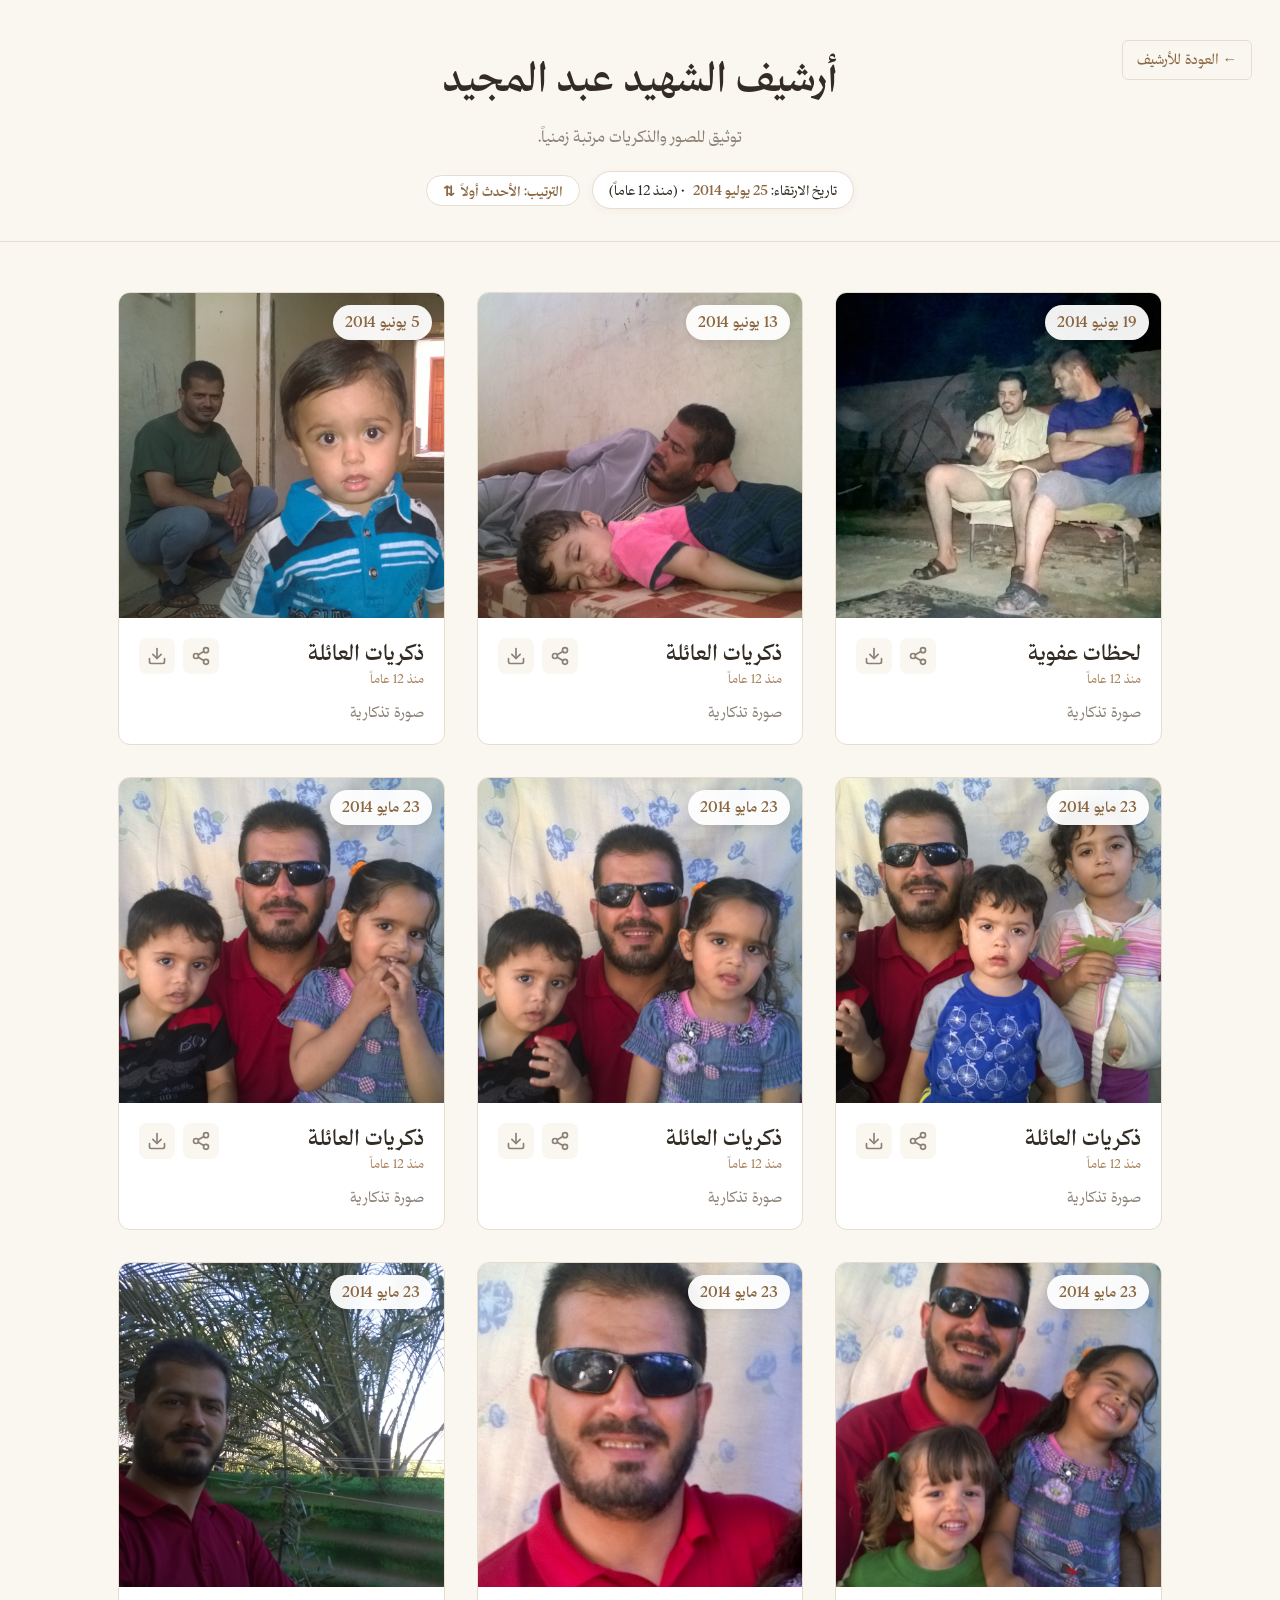
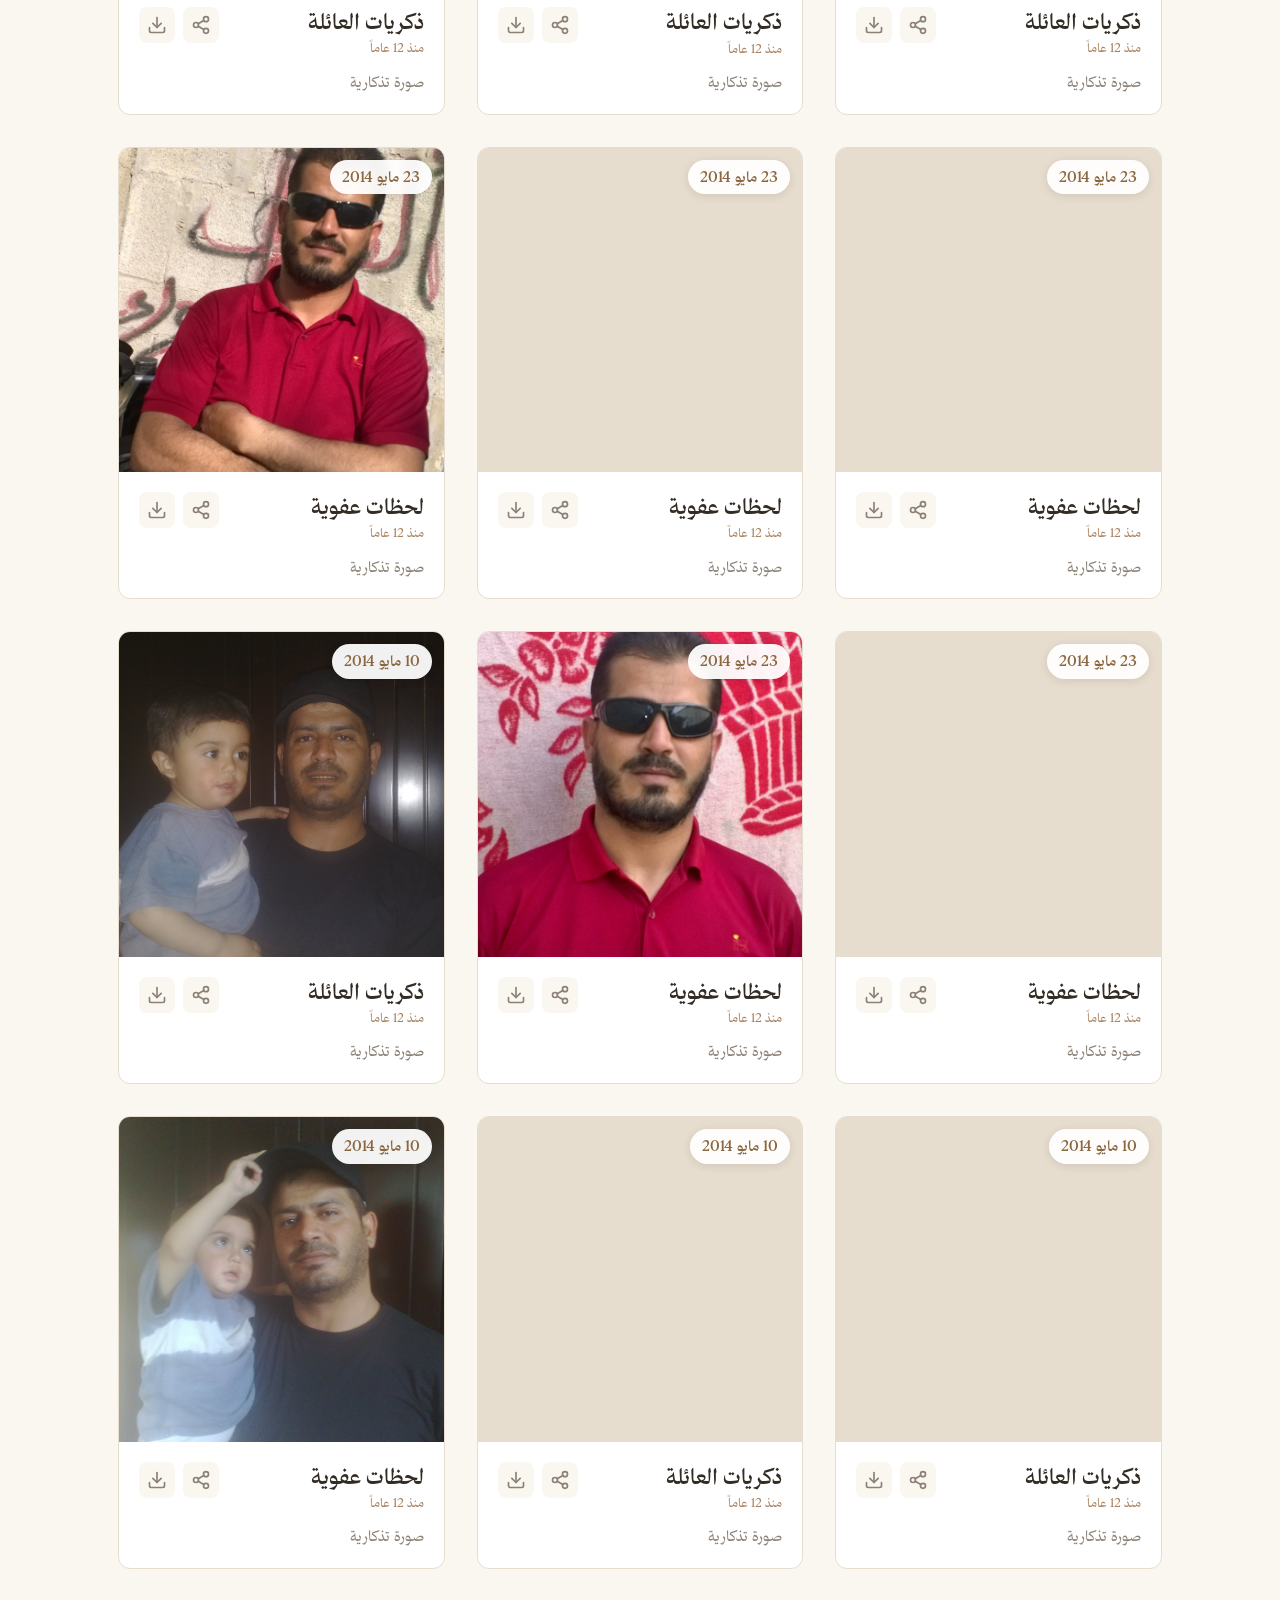
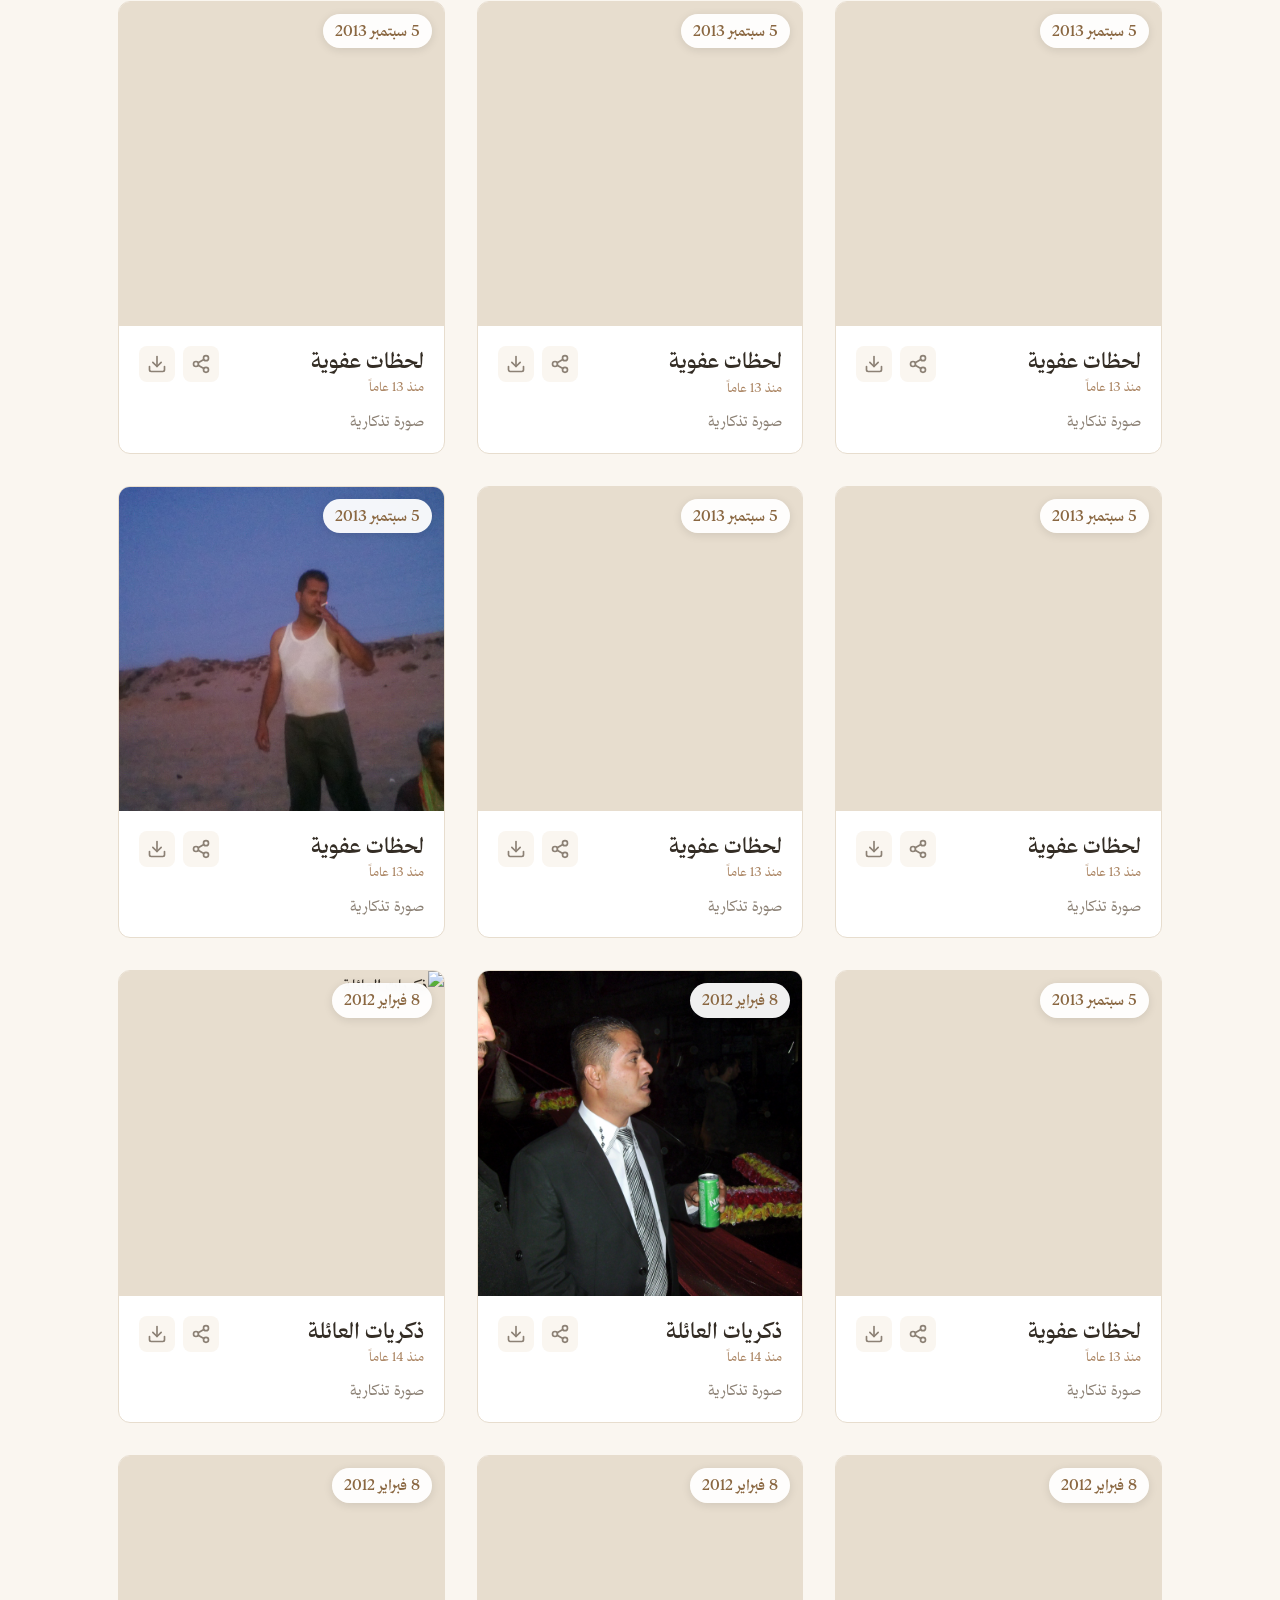
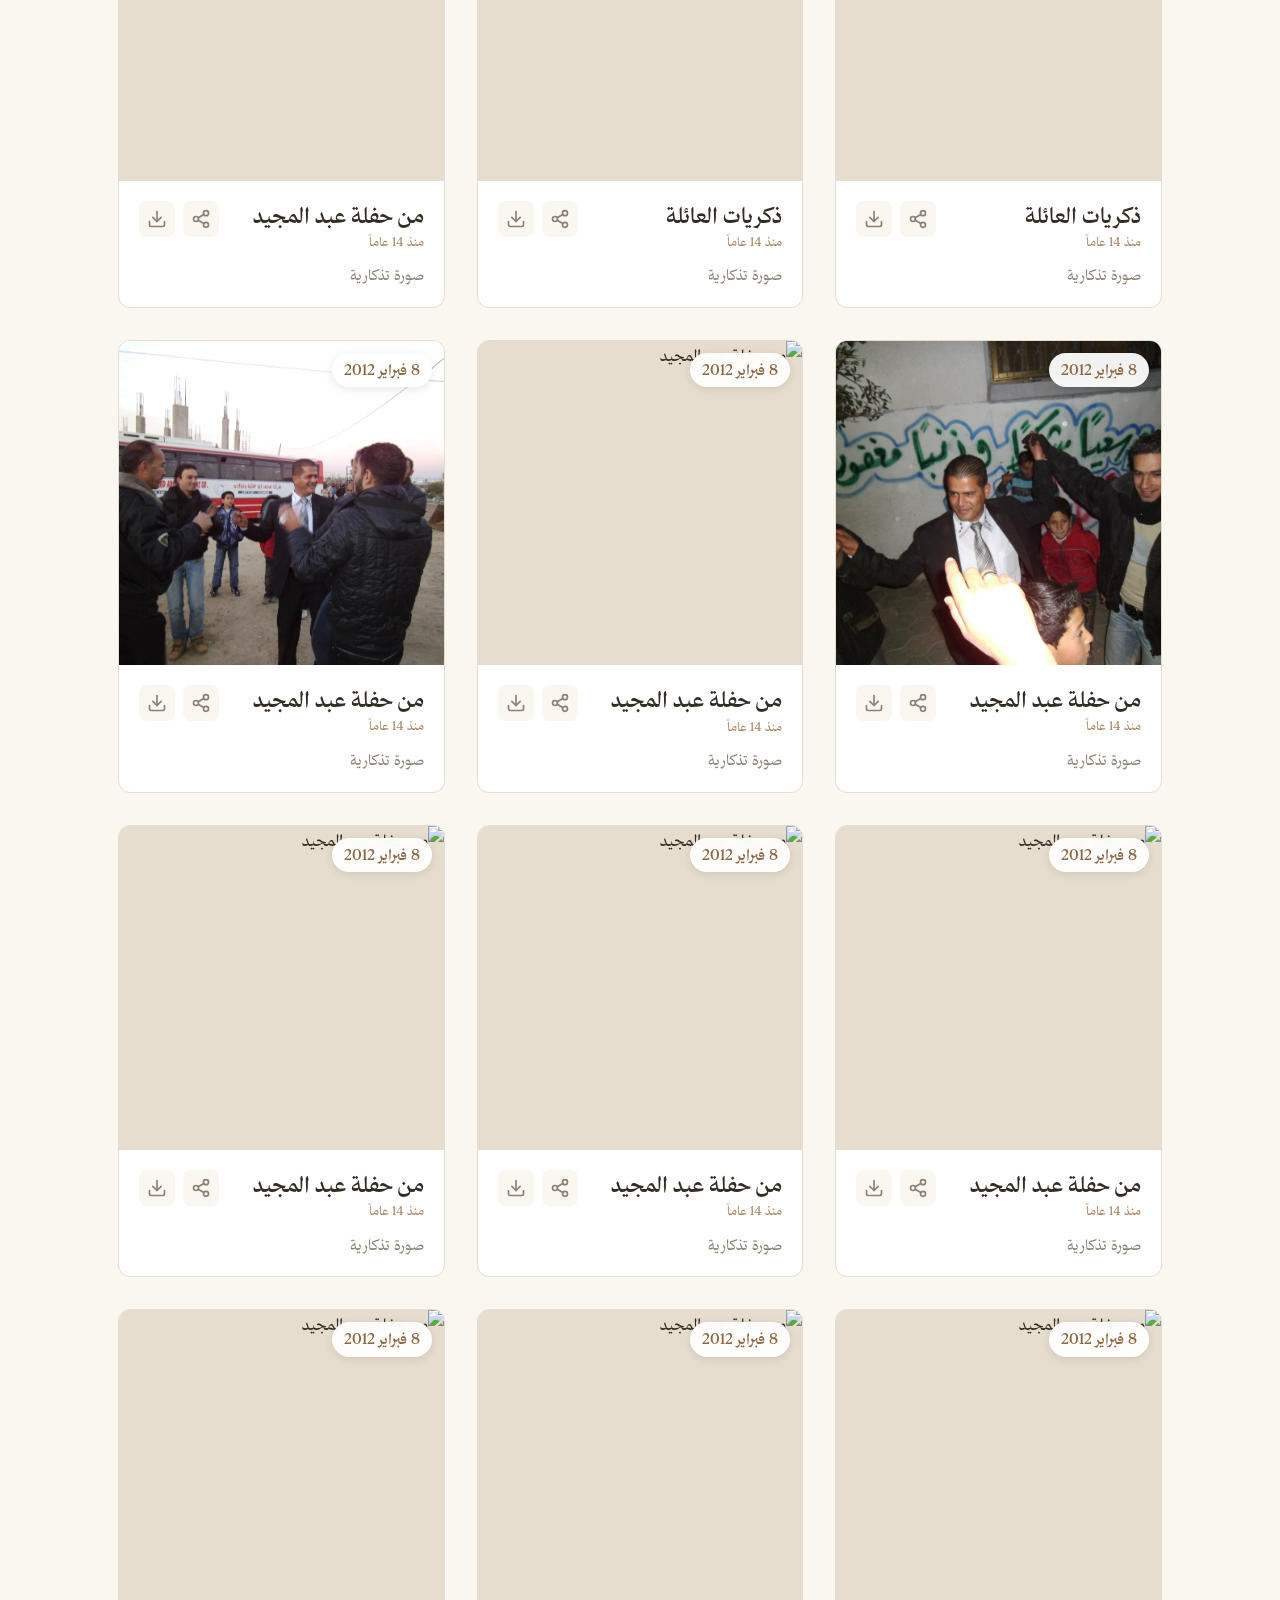
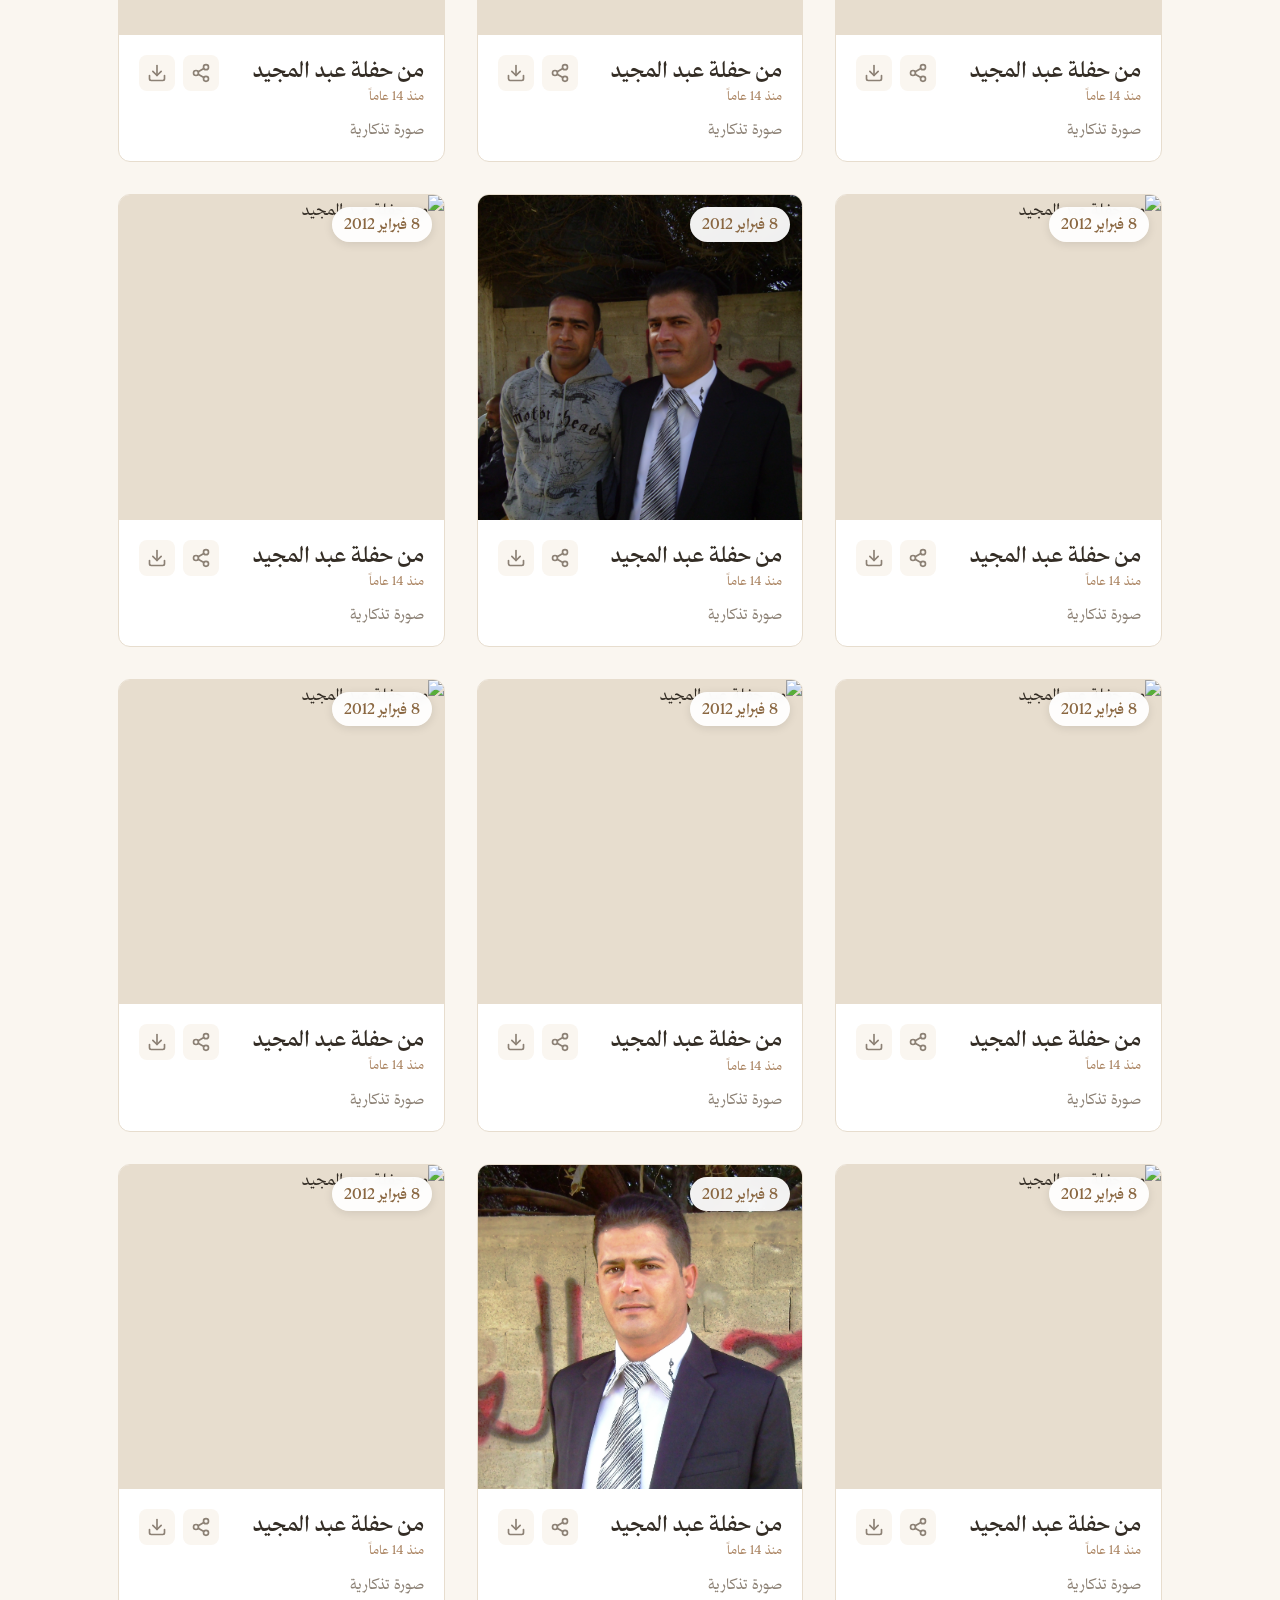
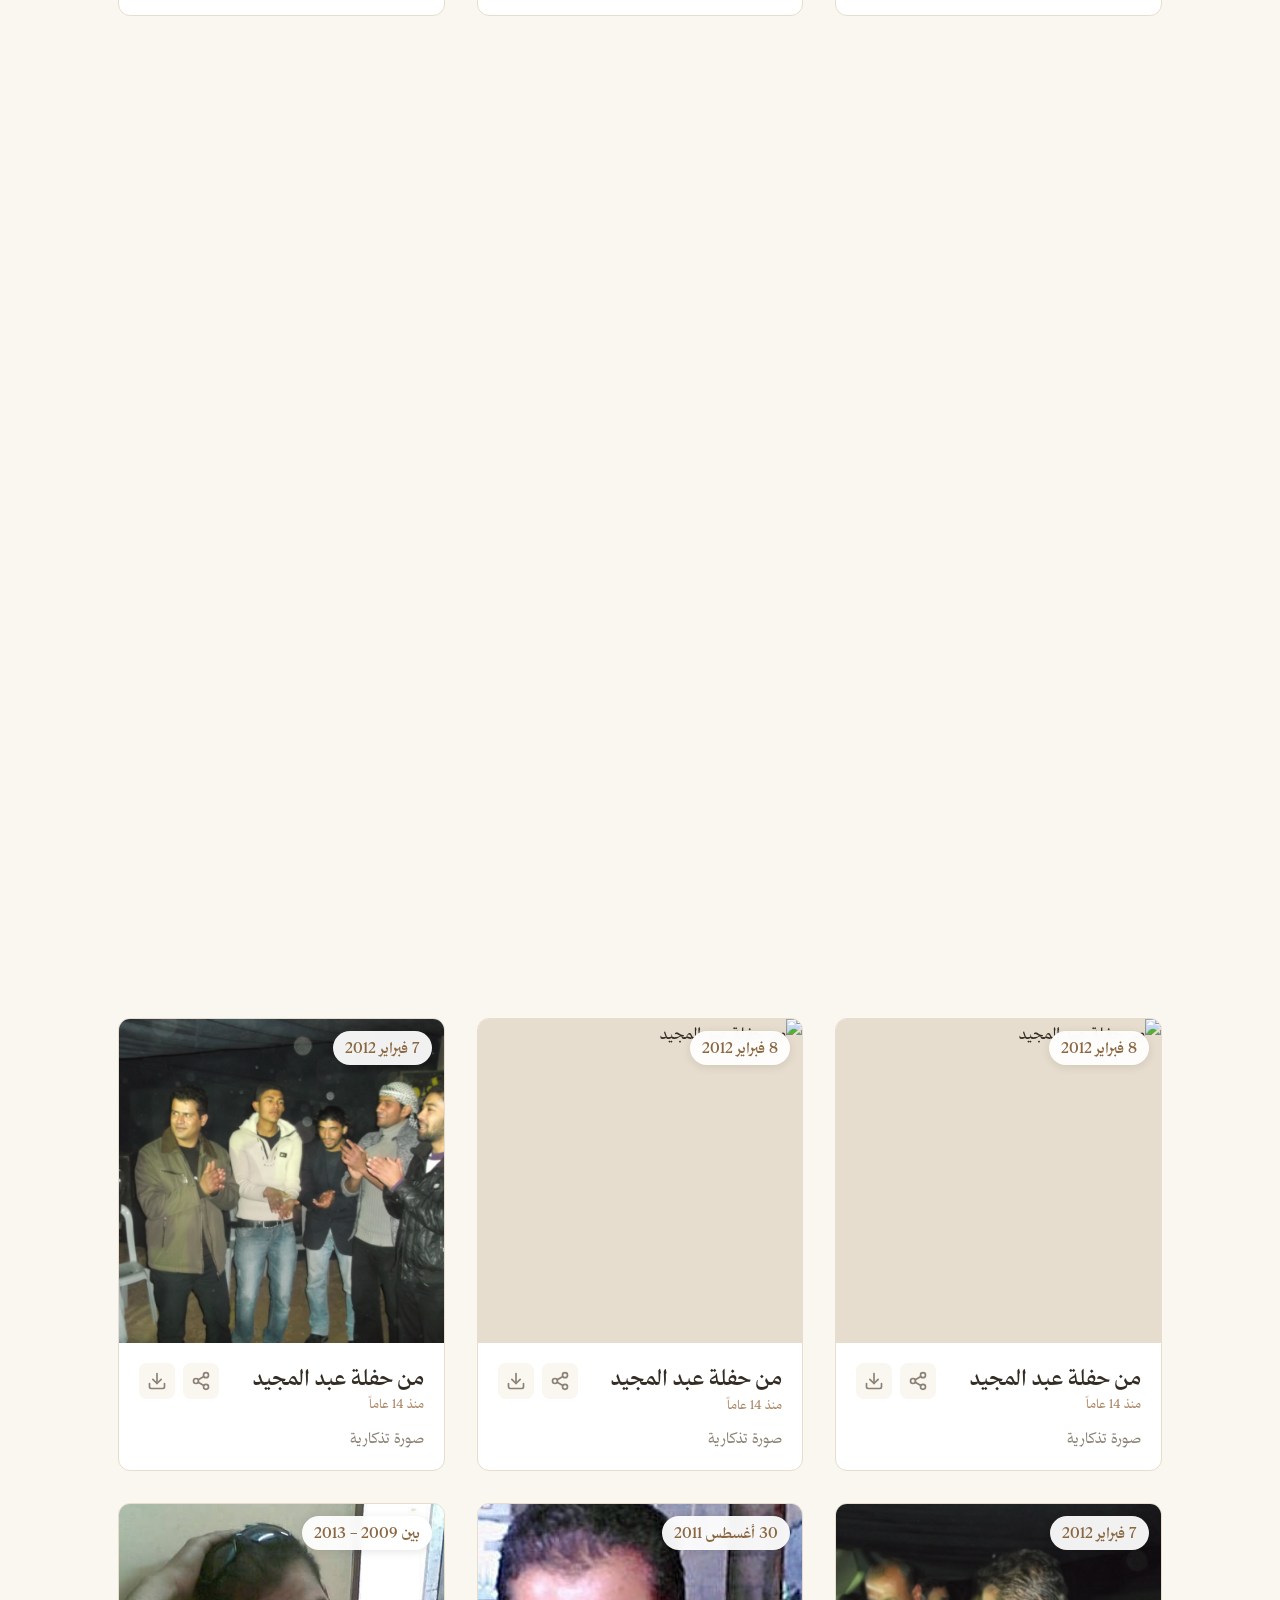
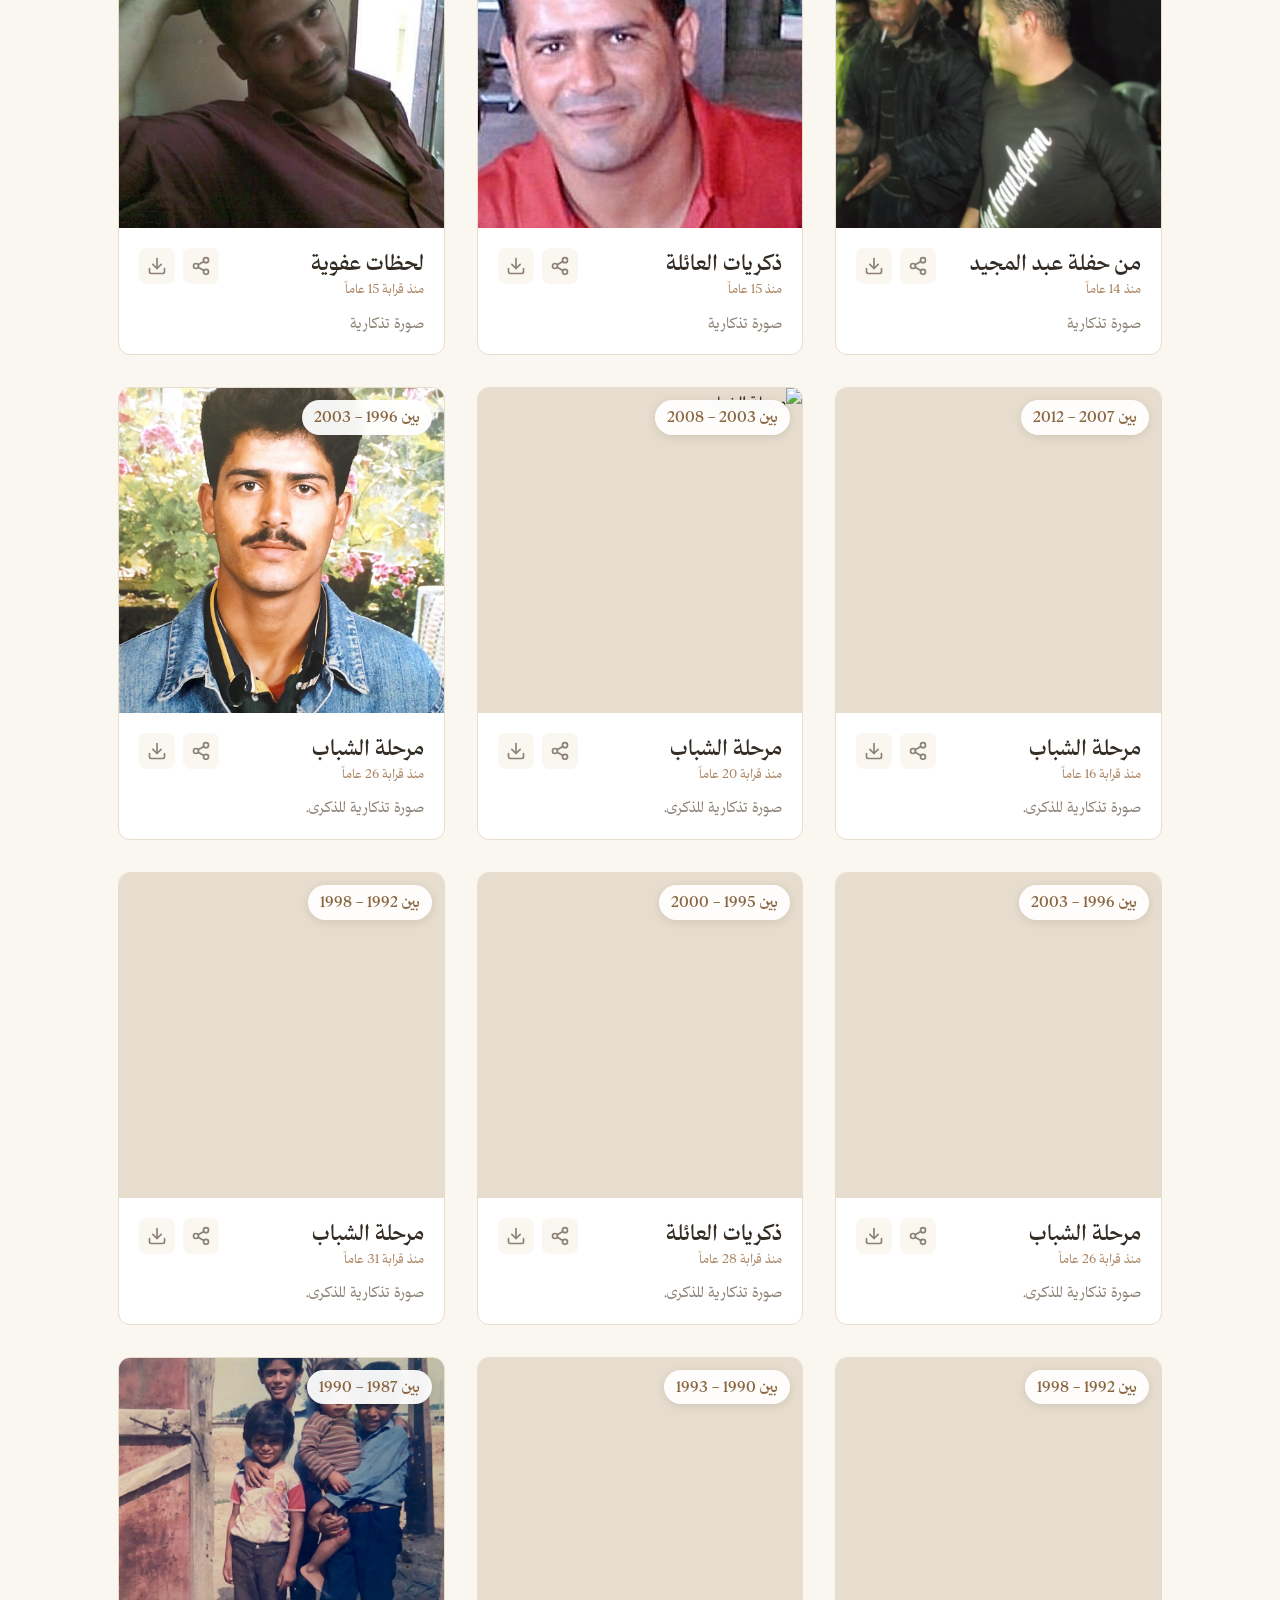
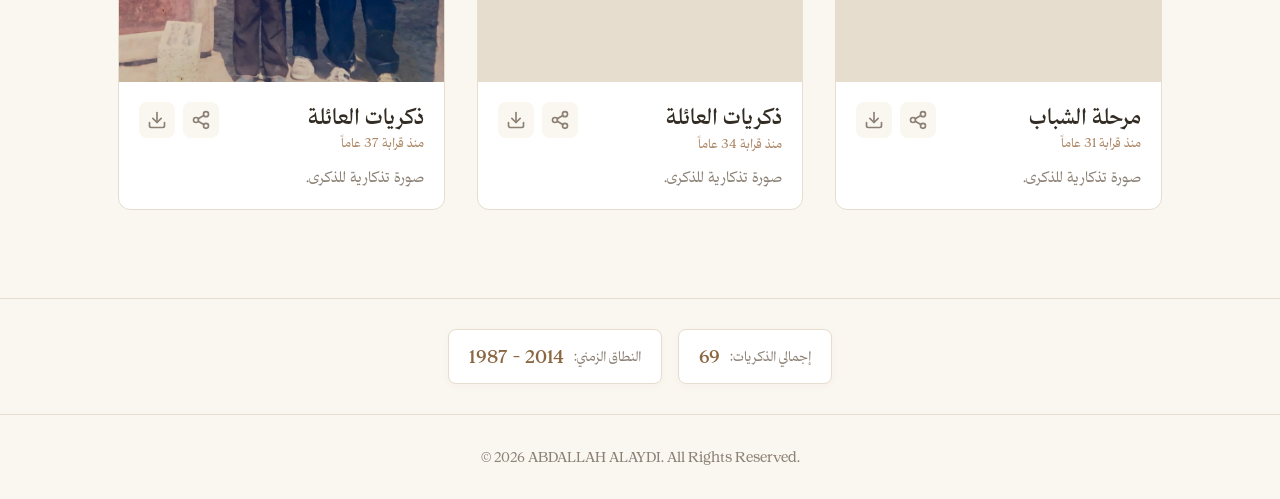
==== abdulmajeed/index.html @ c56f95b0 "Update index.html" ====
<!DOCTYPE html>
<html lang="ar" dir="rtl">
<head>
  <link rel="manifest" href="/manifest.json">
<link rel="apple-touch-icon" sizes="180x180" href="/apple-touch-icon.png">
<link rel="icon" type="image/png" sizes="32x32" href="/favicon-32x32.png">
<link rel="icon" type="image/png" sizes="16x16" href="/favicon-16x16.png">
<link rel="shortcut icon" href="/favicon.ico">

<meta charset="UTF-8">
<meta name="viewport" content="width=device-width, initial-scale=1.0">
<meta name="apple-mobile-web-app-title" content="الأرشيف">
<meta name="apple-mobile-web-app-capable" content="yes">
<meta name="apple-mobile-web-app-status-bar-style" content="default">
<meta name="theme-color" content="#FAF6F0">

<title>أرشيف عبد المجيد - عائلة العايدي</title>
<meta name="description" content="أرشيف صور الشهيد عبد المجيد عبر السنين.">

<meta property="og:title" content="أرشيف الشهيد عبد المجيد - عائلة العايدي">
<meta property="og:description" content="توثيق للصور والذكريات مرتبة زمنياً.">
<meta property="og:image" content="https://archive.abdallahalaydi.com/assets/img/default-abdulmajeed.jpg">
<meta property="og:url" content="https://archive.abdallahalaydi.com/abdulmajeed/">
<meta property="og:type" content="website">

<meta name="twitter:card" content="summary_large_image">
<meta name="twitter:title" content="أرشيف الشهيد عبد المجيد - عائلة العايدي">
<meta name="twitter:description" content="توثيق للصور والذكريات مرتبة زمنياً.">
<meta name="twitter:image" content="https://archive.abdallahalaydi.com/assets/img/default-abdulmajeed.jpg">

<!-- بيانات الذكاء الاصطناعي - الشهيد عبد المجيد -->
<script type="application/ld+json">
{
  "@context": "https://schema.org",
  "@type": "Person",
  "name": "الشهيد عبد المجيد العايدي",
  "birthDate": "1978-01-01",
  "deathDate": "2014-07-25",
  "alumniOf": {
    "@type": "CollegeOrUniversity",
    "name": "جامعة الأزهر في غزة - كلية الحقوق"
  },
  "jobTitle": "وحدة الهندسة - سرايا القدس",
  "deathPlace": {
    "@type": "Place",
    "name": "حي الزيتون، غزة"
  },
  "sibling": {
    "@type": "Person",
    "name": "الشهيد محمد العايدي"
  },
  "spouse": {
    "@type": "Person",
    "name": "فداء الرفاعي"
  },
  "children": ["يحيى", "يوسف"],
  "description": "الشهيد عبد المجيد العايدي، خريج كلية الحقوق من جامعة الأزهر بغزة. عمل في وحدة الهندسة في تنظيم سرايا القدس. كان يسكن مع أخيه محمد في حي الزيتون. ارتقى شهيداً في 25 يوليو 2014 إثر استهداف صهيوني على منزل صديقه في حي الزيتون."
}
</script>

<style>
  @font-face {
    font-family: 'Thamania Text';
    src: url('../assets/fonts/thmanyahseriftext-Regular.woff2') format('woff2');
    font-weight: 400;
    font-style: normal;
    font-display: swap;
  }

  @font-face {
    font-family: 'Thamania Sans';
    src: url('../assets/fonts/thmanyahseriftext-Medium.woff2') format('woff2');
    font-weight: 700;
    font-style: normal;
    font-display: swap;
  }

  :root{
    --bg:#FAF6F0; --card:#FFFFFF; --ink:#332C24; 
    --sand:#A9825F; --sand-deep:#8A6741; --mist:#8C8175; --line:#E7DDCE;
  }
  
  *{box-sizing:border-box; margin:0; padding:0;}
  
  html {
    scroll-behavior: smooth;
  }

  body{
    background:var(--bg); color:var(--ink);
    font-family: 'Thamania Text', serif;
    font-weight: 400;
    line-height:1.8; -webkit-font-smoothing:antialiased;
  }

  h1, h2, h3, h4, h5, h6, .photo-title, .stat-num, .year-badge, .sort-btn {
    font-family: 'Thamania Sans', sans-serif;
    font-weight: 700;
  }

  a{color:inherit; text-decoration:none;}
  .wrap{max-width:1100px; margin:0 auto; padding:0 28px;}

  /* ---------- شريط تقدم القراءة العلوي ---------- */
  #progress-bar {
    position: fixed;
    top: 0;
    right: 0;
    height: 3px;
    width: 0%;
    background: linear-gradient(90deg, var(--sand), var(--sand-deep));
    z-index: 9999;
    transition: width 0.1s ease-out;
  }
  
  /* ---------- Header ---------- */
  header{
    padding:40px 0 32px; text-align:center; border-bottom:1px solid var(--line);
    position: relative;
  }
  .back-btn{
    position: absolute; right: 28px; top: 40px;
    color: var(--sand-deep); font-weight: 500; font-size: 0.9rem;
    border: 1px solid var(--line); padding: 6px 14px; border-radius: 6px;
    transition: 0.2s;
  }
  .back-btn:hover{background: var(--sand-deep); color: var(--card);}
  header h1{
    font-size:clamp(2rem, 4vw, 2.5rem);
    color:var(--ink); margin-bottom:10px;
  }
  header p{color:var(--mist); font-size:1rem;}

  /* شريط ذكرى الارتقاء وأدوات الترتيب */
  .header-meta-bar {
    margin-top: 20px;
    display: flex;
    justify-content: center;
    align-items: center;
    gap: 12px;
    flex-wrap: wrap;
  }

  .memorial-pill {
    display: inline-flex;
    align-items: center;
    gap: 8px;
    background: var(--card);
    border: 1px solid var(--line);
    padding: 6px 16px;
    border-radius: 30px;
    font-size: 0.85rem;
    color: var(--ink);
    box-shadow: 0 2px 8px rgba(138,103,65,0.05);
  }

  .memorial-pill strong {
    font-family: 'Thamania Sans', sans-serif;
    color: var(--sand-deep);
  }

  .sort-btn {
    background: var(--card);
    color: var(--sand-deep);
    border: 1px solid var(--line);
    padding: 6px 16px;
    border-radius: 30px;
    font-size: 0.85rem;
    cursor: pointer;
    transition: all 0.2s ease;
    display: inline-flex;
    align-items: center;
    gap: 6px;
  }

  .sort-btn:hover {
    background: var(--sand-deep);
    color: var(--card);
    border-color: var(--sand-deep);
  }

  /* ---------- Stats Bar (Compact & Horizontal) ---------- */
  .stats-section {
    padding: 30px 0;
    border-top: 1px solid var(--line);
    background: var(--bg);
  }
  .stats-bar {
    display: flex;
    justify-content: center;
    gap: 16px;
    flex-wrap: wrap;
  }
  .stat-item {
    background: var(--card);
    border: 1px solid var(--line);
    padding: 10px 20px;
    border-radius: 8px;
    text-align: center;
    display: flex;
    align-items: center;
    gap: 10px;
    box-shadow: 0 2px 8px rgba(138,103,65,0.03);
  }
  .stat-num {
    font-size: 1.15rem;
    color: var(--sand-deep);
    direction: ltr;
    display: inline-block;
  }
  .stat-label {
    font-size: 0.85rem;
    color: var(--mist);
  }

  /* ---------- Gallery Grid ---------- */
  main{padding:50px 0 88px;}
  .gallery{
    display:grid;
    grid-template-columns:repeat(auto-fill, minmax(280px, 1fr));
    gap:32px;
  }
  .photo-card{
    background:var(--card); border:1px solid var(--line);
    border-radius:12px; overflow:hidden;
    transition:box-shadow 0.3s ease, transform 0.3s ease, opacity 0.5s ease;
    opacity: 0;
    transform: translateY(18px);
  }
  .photo-card.visible {
    opacity: 1;
    transform: translateY(0);
  }
  .photo-card:hover{
    box-shadow:0 12px 28px rgba(138,103,65,0.12); transform:translateY(-3px);
  }

  .photo-card.highlighted {
    border: 2px solid var(--sand-deep);
    box-shadow: 0 0 20px rgba(138,103,65,0.25);
  }
  .photo-frame{
    position: relative; aspect-ratio:1/1; 
    background:var(--line); overflow:hidden;
    cursor: zoom-in;
  }
  .photo-frame img{
    width:100%; height:100%; object-fit:cover;
    transition: transform 0.4s ease;
  }
  .photo-card:hover .photo-frame img{transform: scale(1.03);}
  
  .year-badge{
    position: absolute; top: 12px; right: 12px;
    background: rgba(255, 255, 255, 0.94); color: var(--sand-deep);
    font-size: 0.92rem;
    padding: 4px 12px; border-radius: 20px; box-shadow: 0 2px 10px rgba(0,0,0,0.1);
    z-index: 2;
    backdrop-filter: blur(4px);
  }
  
  .photo-info{padding:20px;}

  .info-header {
    display: flex; justify-content: space-between;
    align-items: flex-start; margin-bottom: 10px;
    gap: 10px;
  }
  .title-wrap {
    display: flex;
    flex-direction: column;
    gap: 2px;
  }
  .photo-title {
    font-size: 1.35rem;
    color: var(--ink); margin-bottom: 0;
    line-height: 1.3;
  }
  .time-ago-sub {
    font-size: 0.78rem;
    color: var(--sand);
  }
  .actions {
    display: flex; gap: 8px; align-items: center;
    flex-shrink: 0;
  }
  .action-btn {
    color: var(--mist); display: flex; align-items: center;
    justify-content: center; padding: 8px;
    border-radius: 8px; background: var(--bg); transition: all 0.2s ease;
    border: none; cursor: pointer;
  }
  .action-btn:hover {
    color: var(--sand-deep); background: var(--line); transform: translateY(-2px);
  }
  .photo-desc {color: var(--mist); font-size: 0.92rem; line-height: 1.6;}

  /* ---------- نافذة عرض الصورة المكبرة (Lightbox) ---------- */
  .lightbox {
    position: fixed;
    inset: 0;
    background: rgba(28, 24, 20, 0.92);
    backdrop-filter: blur(6px);
    z-index: 10000;
    display: flex;
    flex-direction: column;
    justify-content: center;
    align-items: center;
    padding: 20px;
    opacity: 0;
    visibility: hidden;
    transition: opacity 0.3s ease, visibility 0.3s ease;
  }

  .lightbox.open {
    opacity: 1;
    visibility: visible;
  }

  .lightbox-close {
    position: absolute;
    top: 20px;
    left: 20px;
    background: rgba(255,255,255,0.12);
    color: #FFFFFF;
    border: none;
    width: 42px;
    height: 42px;
    border-radius: 50%;
    font-size: 1.4rem;
    cursor: pointer;
    display: flex;
    align-items: center;
    justify-content: center;
    transition: background 0.2s ease;
  }

  .lightbox-close:hover {
    background: rgba(255,255,255,0.25);
  }

  .lightbox-img {
    max-width: 92vw;
    max-height: 72vh;
    border-radius: 12px;
    object-fit: contain;
    box-shadow: 0 15px 40px rgba(0,0,0,0.4);
  }

  .lightbox-caption {
    margin-top: 16px;
    text-align: center;
    color: #FAF6F0;
    max-width: 600px;
  }

  .lightbox-caption h3 {
    font-size: 1.25rem;
    color: #FFFFFF;
    margin-bottom: 4px;
  }

  .lightbox-caption .lb-date {
    font-size: 0.85rem;
    color: var(--sand);
    display: block;
    margin-bottom: 6px;
  }

  .lightbox-caption p {
    font-size: 0.92rem;
    color: #E7DDCE;
  }

  /* ---------- Footer ---------- */
  footer {
    text-align: center;
    padding: 30px 0;
    color: var(--mist);
    font-size: 0.85rem;
    border-top: 1px solid var(--line);
    background: var(--bg);
  }

  footer span {
    direction: ltr;
    display: inline-block;
  }

  #toast {
    position: fixed; bottom: 30px; left: 50%; transform: translateX(-50%) translateY(100px);
    background: var(--ink); color: var(--card); padding: 10px 24px;
    border-radius: 30px; font-size: 0.9rem; box-shadow: 0 5px 15px rgba(0,0,0,0.2);
    transition: transform 0.3s ease; z-index: 1000; opacity: 0;
  }
  #toast.show {
    transform: translateX(-50%) translateY(0); opacity: 1;
  }
  
  @media (max-width:600px){
    .back-btn {position: static; display: inline-block; margin-bottom: 20px;}
    .wrap {padding: 0 20px;}
  }
</style>
</head>
<body>

<!-- شريط تقدم القراءة -->
<div id="progress-bar"></div>

<header>
  <div class="wrap">
    <a href="/" class="back-btn">← العودة للأرشيف</a>
    <h1>أرشيف الشهيد عبد المجيد</h1>
    <p>توثيق للصور والذكريات مرتبة زمنياً.</p>

    <div class="header-meta-bar">
      <div class="memorial-pill">
        <span>تاريخ الارتقاء: <strong>25 يوليو 2014</strong></span>
        <span id="martyrdom-elapsed"></span>
      </div>
      <button type="button" class="sort-btn" id="sort-toggle-btn" title="تغيير ترتيب العرض">
        <span id="sort-label">الترتيب: الأحدث أولاً</span>
        <span>⇅</span>
      </button>
    </div>
  </div>
</header>

<main>
  <div class="wrap">
    <div id="gallery-container" class="gallery"></div>
  </div>
</main>

<!-- شريط الإحصائيات في الأسفل -->
<section class="stats-section" id="stats-section" style="display: none;">
  <div class="wrap">
    <div class="stats-bar">
      <div class="stat-item">
        <span class="stat-label">إجمالي الذكريات:</span>
        <span class="stat-num" id="total-memories">0</span>
      </div>
      <div class="stat-item">
        <span class="stat-label">النطاق الزمني:</span>
        <span class="stat-num" id="time-span">-</span>
      </div>
    </div>
  </div>
</section>

<!-- نافذة تكبير الصور (Lightbox) -->
<div class="lightbox" id="lightbox" aria-hidden="true">
  <button type="button" class="lightbox-close" id="lightbox-close" aria-label="إغلاق">×</button>
  <img src="" alt="" class="lightbox-img" id="lightbox-img">
  <div class="lightbox-caption">
    <h3 id="lightbox-title"></h3>
    <span class="lb-date" id="lightbox-date"></span>
    <p id="lightbox-desc"></p>
  </div>
</div>

<!-- Footer -->
<footer>
  <div class="wrap">
    <span>© 2026 ABDALLAH ALAYDI. All Rights Reserved.</span>
  </div>
</footer>

<div id="toast">تم نسخ رابط البوست بنجاح!</div>

<script>
  const ARABIC_MONTHS = [
    "يناير", "فبراير", "مارس", "أبريل", "مايو", "يونيو",
    "يوليو", "أغسطس", "سبتمبر", "أكتوبر", "نوفمبر", "ديسمبر"
  ];

  /**
   * محلل التواريخ الذكي:
   * يدعم التاريخ الكامل (2014-06-19)، الشهر والسنة (2014-06)،
   * النطاق التقريبي بين سنتين (2010-2012)، والسنة المنفردة (2014 أو ~2014)
   */
  function analyzeDateInput(rawInput) {
    if (!rawInput) return null;
    const str = String(rawInput).trim();

    // 1. نطاق سنوات تقريبي مثل "2010-2012" أو "2010 - 2012"
    const rangeMatch = str.match(/^(\d{4})\s*[-–/]\s*(\d{4})$/);
    if (rangeMatch) {
      const y1 = parseInt(rangeMatch[1], 10);
      const y2 = parseInt(rangeMatch[2], 10);
      const minY = Math.min(y1, y2);
      const maxY = Math.max(y1, y2);

      // حساب منتصف الفترة بدقة لترتيب الصورة زمنياً في مكانها الصحيح
      const startMs = new Date(minY, 0, 1).getTime();
      const endMs = new Date(maxY, 11, 31).getTime();
      const midMs = Math.round((startMs + endMs) / 2);
      const midDate = new Date(midMs);

      return {
        type: "range",
        isApprox: true,
        minYear: minY,
        maxYear: maxY,
        sortTime: midMs,
        badgeText: minY === maxY ? `${minY}` : `بين ${minY} – ${maxY}`,
        refDate: midDate
      };
    }

    // 2. تاريخ كامل باليوم والشهر والسنة YYYY-MM-DD (مثل 2014-06-19)
    const fullMatch = str.match(/^(\d{4})\s*[-/]\s*(\d{1,2})\s*[-/]\s*(\d{1,2})$/);
    if (fullMatch) {
      const y = parseInt(fullMatch[1], 10);
      const m = parseInt(fullMatch[2], 10) - 1;
      const d = parseInt(fullMatch[3], 10);
      if (m >= 0 && m < 12 && d >= 1 && d <= 31) {
        const dateObj = new Date(y, m, d);
        return {
          type: "full",
          isApprox: false,
          minYear: y,
          maxYear: y,
          sortTime: dateObj.getTime(),
          badgeText: `${d} ${ARABIC_MONTHS[m]} ${y}`,
          refDate: dateObj
        };
      }
    }

    // 3. سنة وشهر فقط YYYY-MM (بشرط أن يكون الشهر من 1 إلى 12)
    const monthMatch = str.match(/^(\d{4})\s*[-/]\s*(\d{1,2})$/);
    if (monthMatch) {
      const y = parseInt(monthMatch[1], 10);
      const m = parseInt(monthMatch[2], 10) - 1;
      if (m >= 0 && m < 12) {
        const dateObj = new Date(y, m, 15);
        return {
          type: "month",
          isApprox: false,
          minYear: y,
          maxYear: y,
          sortTime: dateObj.getTime(),
          badgeText: `${ARABIC_MONTHS[m]} ${y}`,
          refDate: dateObj
        };
      }
    }

    // 4. سنة منفردة فقط مثل "2014" أو "~2014"
    const yearMatch = str.match(/(\d{4})/);
    if (yearMatch) {
      const y = parseInt(yearMatch[1], 10);
      const isApprox = str.includes("~") || str.includes("تقريب") || str.includes("حوالي");
      const dateObj = new Date(y, 0, 1);
      return {
        type: "year",
        isApprox: isApprox,
        minYear: y,
        maxYear: y,
        sortTime: dateObj.getTime(),
        badgeText: isApprox ? `قرابة ${y}` : `عام ${y}`,
        refDate: dateObj
      };
    }

    return null;
  }

  // حساب المدة الزمنية المنقضية منذ تاريخ الصورة
  function calculateElapsedText(dateInfo) {
    if (!dateInfo || !dateInfo.refDate) return "";

    const now = new Date();
    const dateObj = dateInfo.refDate;
    const prefix = dateInfo.isApprox ? "منذ قرابة " : "منذ ";

    let years = now.getFullYear() - dateObj.getFullYear();
    let months = now.getMonth() - dateObj.getMonth();

    if (now.getDate() < dateObj.getDate()) {
      months--;
    }
    if (months < 0) {
      years--;
      months += 12;
    }

    if (years < 0) return "";
    if (years === 0 && months === 0) return "هذا الشهر";
    if (years === 0) {
      if (months === 1) return `${prefix}شهر`;
      if (months === 2) return `${prefix}شهرين`;
      if (months <= 10) return `${prefix}${months} أشهر`;
      return `${prefix}${months} شهراً`;
    }
    if (years === 1) return `${prefix}عام`;
    if (years === 2) return `${prefix}عامين`;
    if (years >= 3 && years <= 10) return `${prefix}${years} أعوام`;
    return `${prefix}${years} عاماً`;
  }

  function showToast() {
    const toast = document.getElementById("toast");
    toast.classList.add("show");
    setTimeout(() => {
      toast.classList.remove("show");
    }, 2500);
  }

  // تحديث شريط التقدم العلوي عند التمرير
  window.addEventListener("scroll", () => {
    const scrollTop = window.scrollY;
    const docHeight = document.documentElement.scrollHeight - window.innerHeight;
    const progress = docHeight > 0 ? (scrollTop / docHeight) * 100 : 0;
    document.getElementById("progress-bar").style.width = `${progress}%`;
  });

  document.addEventListener("DOMContentLoaded", async () => {
    // حساب المدة منذ تاريخ ارتقاء الشهيد عبد المجيد (2014-07-25)
    const martyrdomInfo = analyzeDateInput("2014-07-25");
    const martyrdomElapsed = calculateElapsedText(martyrdomInfo);
    if (martyrdomElapsed) {
      document.getElementById("martyrdom-elapsed").textContent = `• (${martyrdomElapsed})`;
    }

    const container = document.getElementById("gallery-container");
    if (!container) return;

    const BIN_ID = "6a908f46da38895dfe196b09"; 
    const urlParams = new URLSearchParams(window.location.search);
    const targetId = urlParams.get("id");

    let galleryData = [];
    let sortNewestFirst = true;

    // عناصر نافذة تكبير الصور (Lightbox)
    const lightbox = document.getElementById("lightbox");
    const lbImg = document.getElementById("lightbox-img");
    const lbTitle = document.getElementById("lightbox-title");
    const lbDate = document.getElementById("lightbox-date");
    const lbDesc = document.getElementById("lightbox-desc");
    const lbClose = document.getElementById("lightbox-close");

    function openLightbox(imgSrc, title, badgeText, elapsed, desc) {
      lbImg.src = imgSrc;
      lbImg.alt = title;
      lbTitle.textContent = title;
      lbDate.textContent = elapsed ? `${badgeText} (${elapsed})` : badgeText;
      lbDesc.textContent = desc;
      lightbox.classList.add("open");
      document.body.style.overflow = "hidden";
    }

    function closeLightbox() {
      lightbox.classList.remove("open");
      document.body.style.overflow = "";
    }

    lbClose.addEventListener("click", closeLightbox);
    lightbox.addEventListener("click", (e) => {
      if (e.target === lightbox) closeLightbox();
    });

    // مراقب الظهور الانسيابي للبطاقات (Scroll Reveal)
    const observer = new IntersectionObserver((entries) => {
      entries.forEach(entry => {
        if (entry.isIntersecting) {
          entry.target.classList.add("visible");
          observer.unobserve(entry.target);
        }
      });
    }, { threshold: 0.1 });

    function renderGallery() {
      // ترتيب التواريخ بدقة لجميع الصيغ (يوم/شهر/سنة، أو سنة، أو فترة تقريبية)
      galleryData.sort((a, b) => {
        const timeA = a._dateInfo ? a._dateInfo.sortTime : 0;
        const timeB = b._dateInfo ? b._dateInfo.sortTime : 0;
        return sortNewestFirst ? (timeB - timeA) : (timeA - timeB);
      });

      container.innerHTML = "";

      galleryData.forEach(item => {
        const itemId = item.id || item.title.replace(/\s+/g, '-');
        const info = item._dateInfo;
        const badgeText = info ? info.badgeText : item.year;
        const elapsedText = calculateElapsedText(info);

        const card = document.createElement("article");
        card.className = `photo-card ${itemId === targetId ? 'highlighted' : ''}`;
        card.id = `post-${itemId}`;

        card.innerHTML = `
          <div class="photo-frame" title="اضغط لتكبير الصورة">
              <span class="year-badge">${badgeText}</span>
              <img src="${item.image}" alt="${item.title}" loading="lazy" decoding="async">
          </div>
          <div class="photo-info">
              <div class="info-header">
                  <div class="title-wrap">
                    <h2 class="photo-title">${item.title}</h2>
                    ${elapsedText ? `<span class="time-ago-sub">${elapsedText}</span>` : ''}
                  </div>
                  <div class="actions">
                      <!-- زر المشاركة -->
                      <button class="action-btn share-btn" data-id="${itemId}" title="مشاركة البوست">
                          <svg width="20" height="20" viewBox="0 0 24 24" fill="none" stroke="currentColor" stroke-width="2" stroke-linecap="round" stroke-linejoin="round">
                              <circle cx="18" cy="5" r="3"></circle>
                              <circle cx="6" cy="12" r="3"></circle>
                              <circle cx="18" cy="19" r="3"></circle>
                              <line x1="8.59" y1="13.51" x2="15.42" y2="17.49"></line>
                              <line x1="15.41" y1="6.51" x2="8.59" y2="10.49"></line>
                          </svg>
                      </button>
                      <!-- زر التنزيل -->
                      <a href="${item.image}" download class="action-btn" title="تنزيل الصورة">
                          <svg width="20" height="20" viewBox="0 0 24 24" fill="none" stroke="currentColor" stroke-width="2" stroke-linecap="round" stroke-linejoin="round">
                              <path d="M21 15v4a2 2 0 0 1-2 2H5a2 2 0 0 1-2-2v-4"></path>
                              <polyline points="7 10 12 15 17 10"></polyline>
                              <line x1="12" y1="15" x2="12" y2="3"></line>
                          </svg>
                      </a>
                  </div>
              </div>
              <p class="photo-desc">${item.desc}</p>
          </div>
        `;

        // فتح الصورة بالحجم الكامل عند الضغط عليها
        card.querySelector(".photo-frame").addEventListener("click", () => {
          openLightbox(item.image, item.title, badgeText, elapsedText, item.desc);
        });

        container.appendChild(card);
        observer.observe(card);
      });

      // تفعيل أزرار المشاركة
      document.querySelectorAll(".share-btn").forEach(btn => {
        btn.addEventListener("click", (e) => {
          const postId = e.currentTarget.getAttribute("data-id");
          const shareUrl = `${window.location.origin}${window.location.pathname}?id=${postId}`;

          if (navigator.share) {
            navigator.share({
              title: 'أرشيف الشهيد عبد المجيد',
              url: shareUrl
            }).catch(() => {});
          } else {
            navigator.clipboard.writeText(shareUrl).then(() => {
              showToast();
            });
          }
        });
      });
    }

    // زر تبديل الترتيب الزمني
    document.getElementById("sort-toggle-btn").addEventListener("click", () => {
      sortNewestFirst = !sortNewestFirst;
      document.getElementById("sort-label").textContent = sortNewestFirst
        ? "الترتيب: الأحدث أولاً"
        : "الترتيب: الأقدم أولاً";
      renderGallery();
    });

    try {
      const response = await fetch('../assets/data/abdulmajeed.json');
      if (!response.ok) throw new Error("تعذر جلب البيانات.");
      
      const result = await response.json();
      const rawGallery = result.record.gallery || [];

      // تحليل كل تاريخ مسبقاً لتفادي أخطاء النطاق الزمني والترتيب
      galleryData = rawGallery.map(item => ({
        ...item,
        _dateInfo: analyzeDateInput(item.year)
      }));

      if (galleryData.length > 0) {
        document.getElementById("total-memories").textContent = galleryData.length;

        const validInfos = galleryData.map(item => item._dateInfo).filter(Boolean);
        if (validInfos.length > 0) {
          const minYear = Math.min(...validInfos.map(i => i.minYear));
          const maxYear = Math.max(...validInfos.map(i => i.maxYear));

          document.getElementById("time-span").textContent =
            minYear === maxYear ? `${minYear}` : `${minYear} - ${maxYear}`;
        }
        
        document.getElementById("stats-section").style.display = "block";
      }

      renderGallery();

      // التمرير التلقائي للبوست المطلوب عند فتح رابط مشاركة
      if (targetId) {
        const targetElement = document.getElementById(`post-${targetId}`);
        if (targetElement) {
          setTimeout(() => {
            targetElement.scrollIntoView({ behavior: 'smooth', block: 'center' });
          }, 300);
        }
      }

    } catch (error) {
      console.error(error);
      container.innerHTML = "<p style='text-align:center; color:var(--mist);'>عذراً، تعذر تحميل أرشيف عبد المجيد حالياً.</p>";
    }
  });
</script>
<script>
  if ('serviceWorker' in navigator) {
    window.addEventListener('load', () => {
      navigator.serviceWorker.register('/sw.js').catch(err => console.error(err));
    });
  }
</script>


</body>
</html>
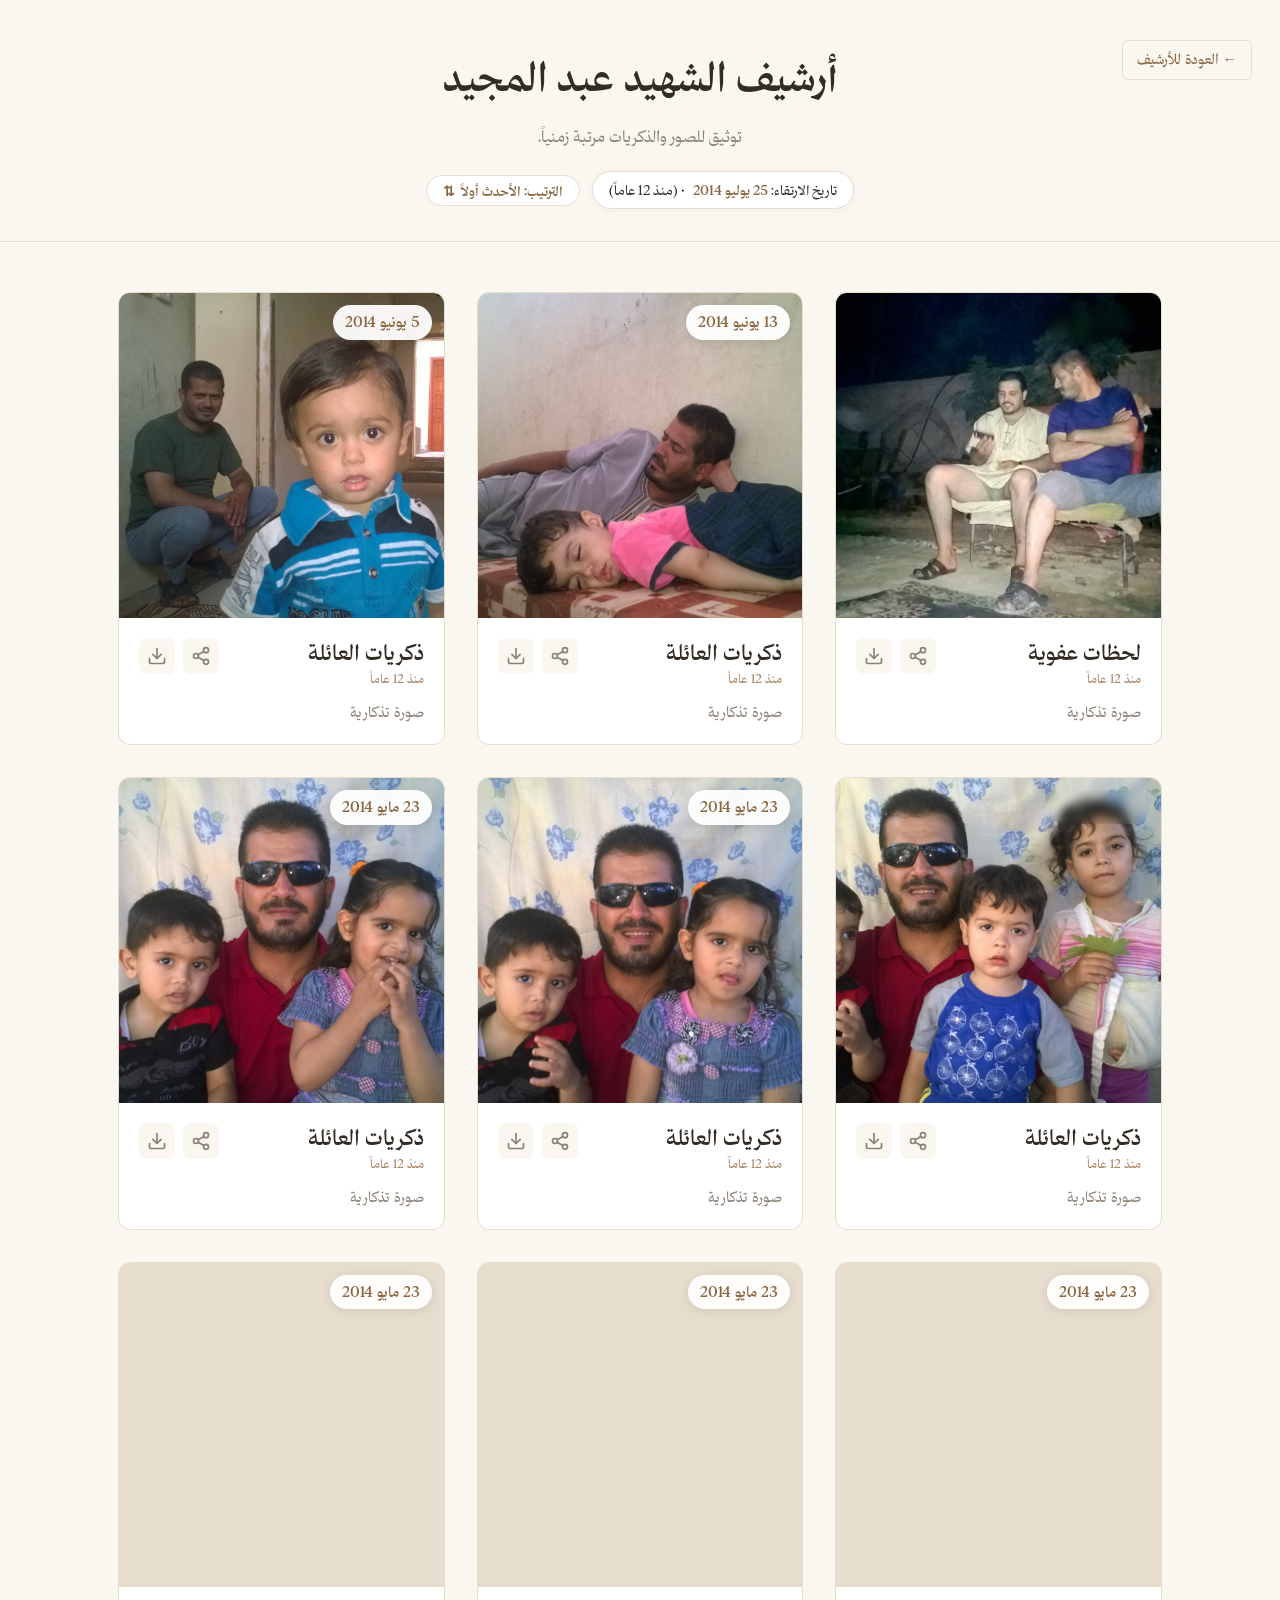
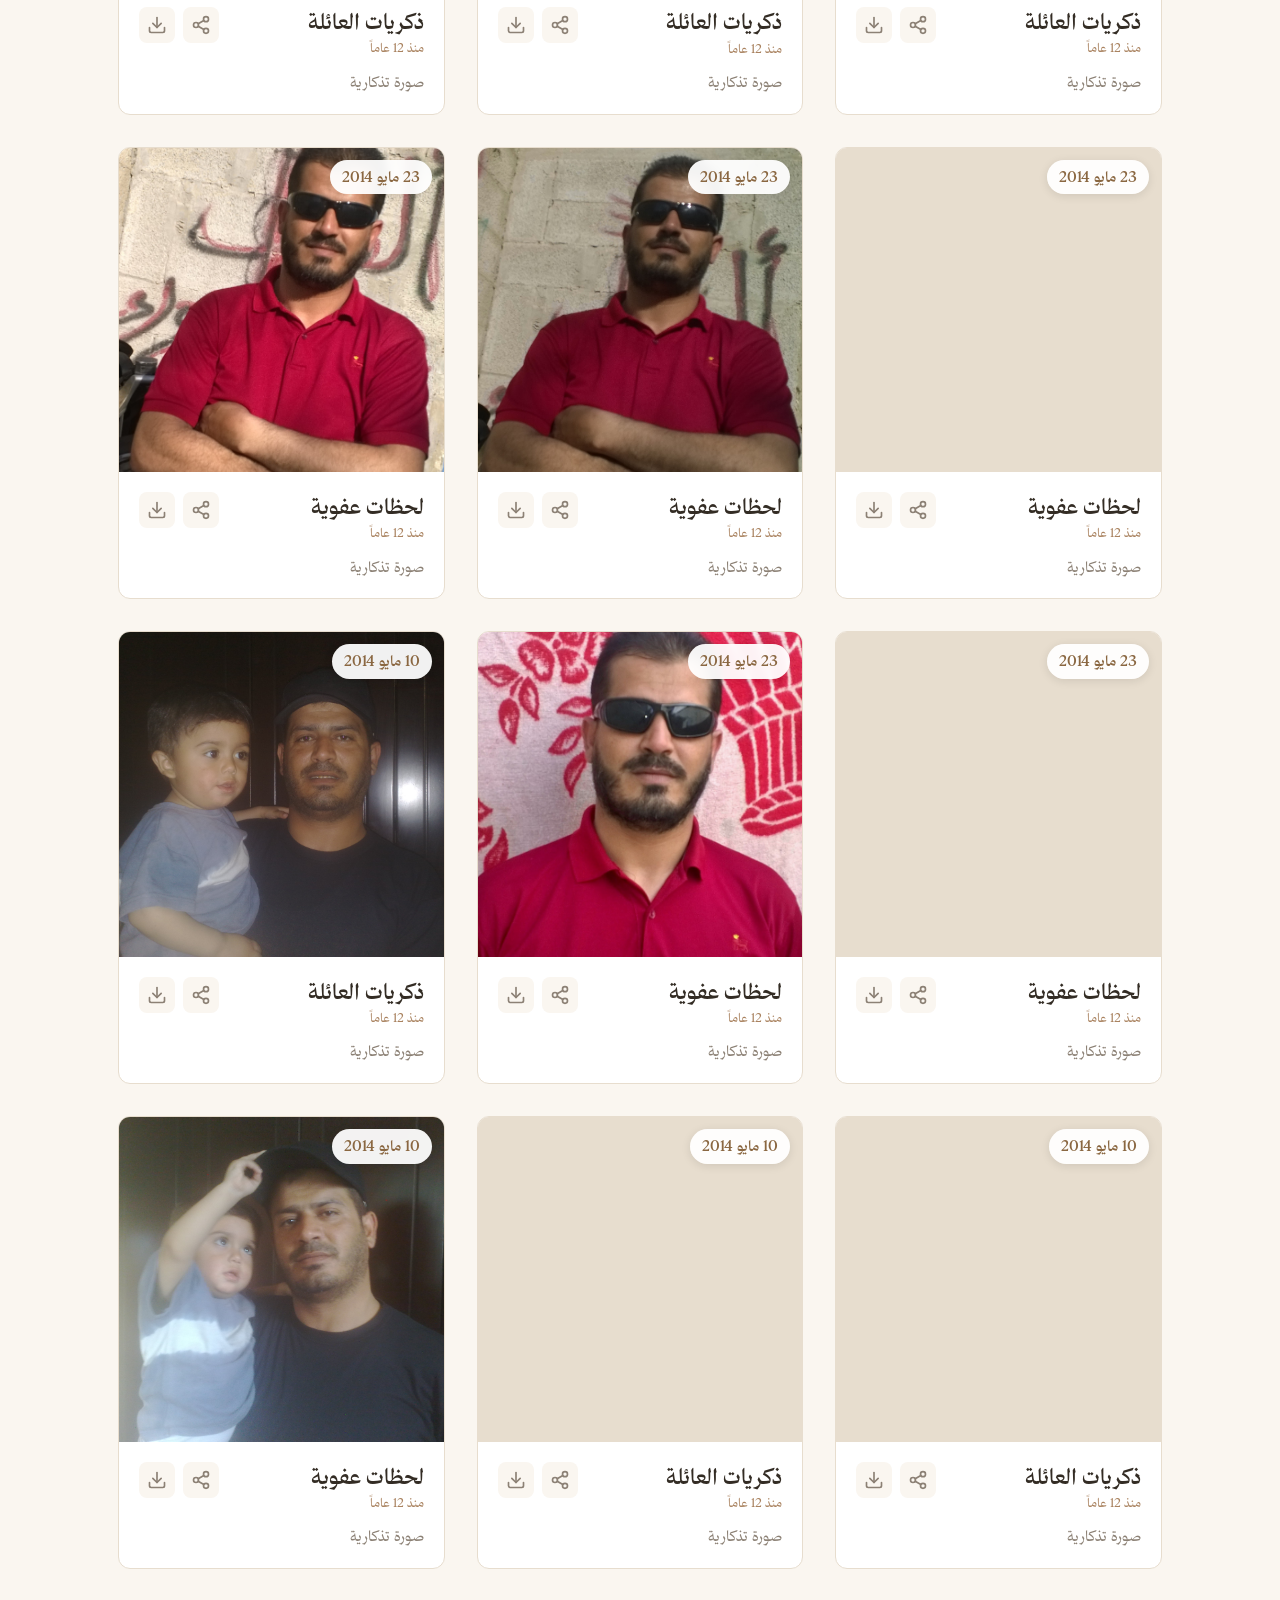
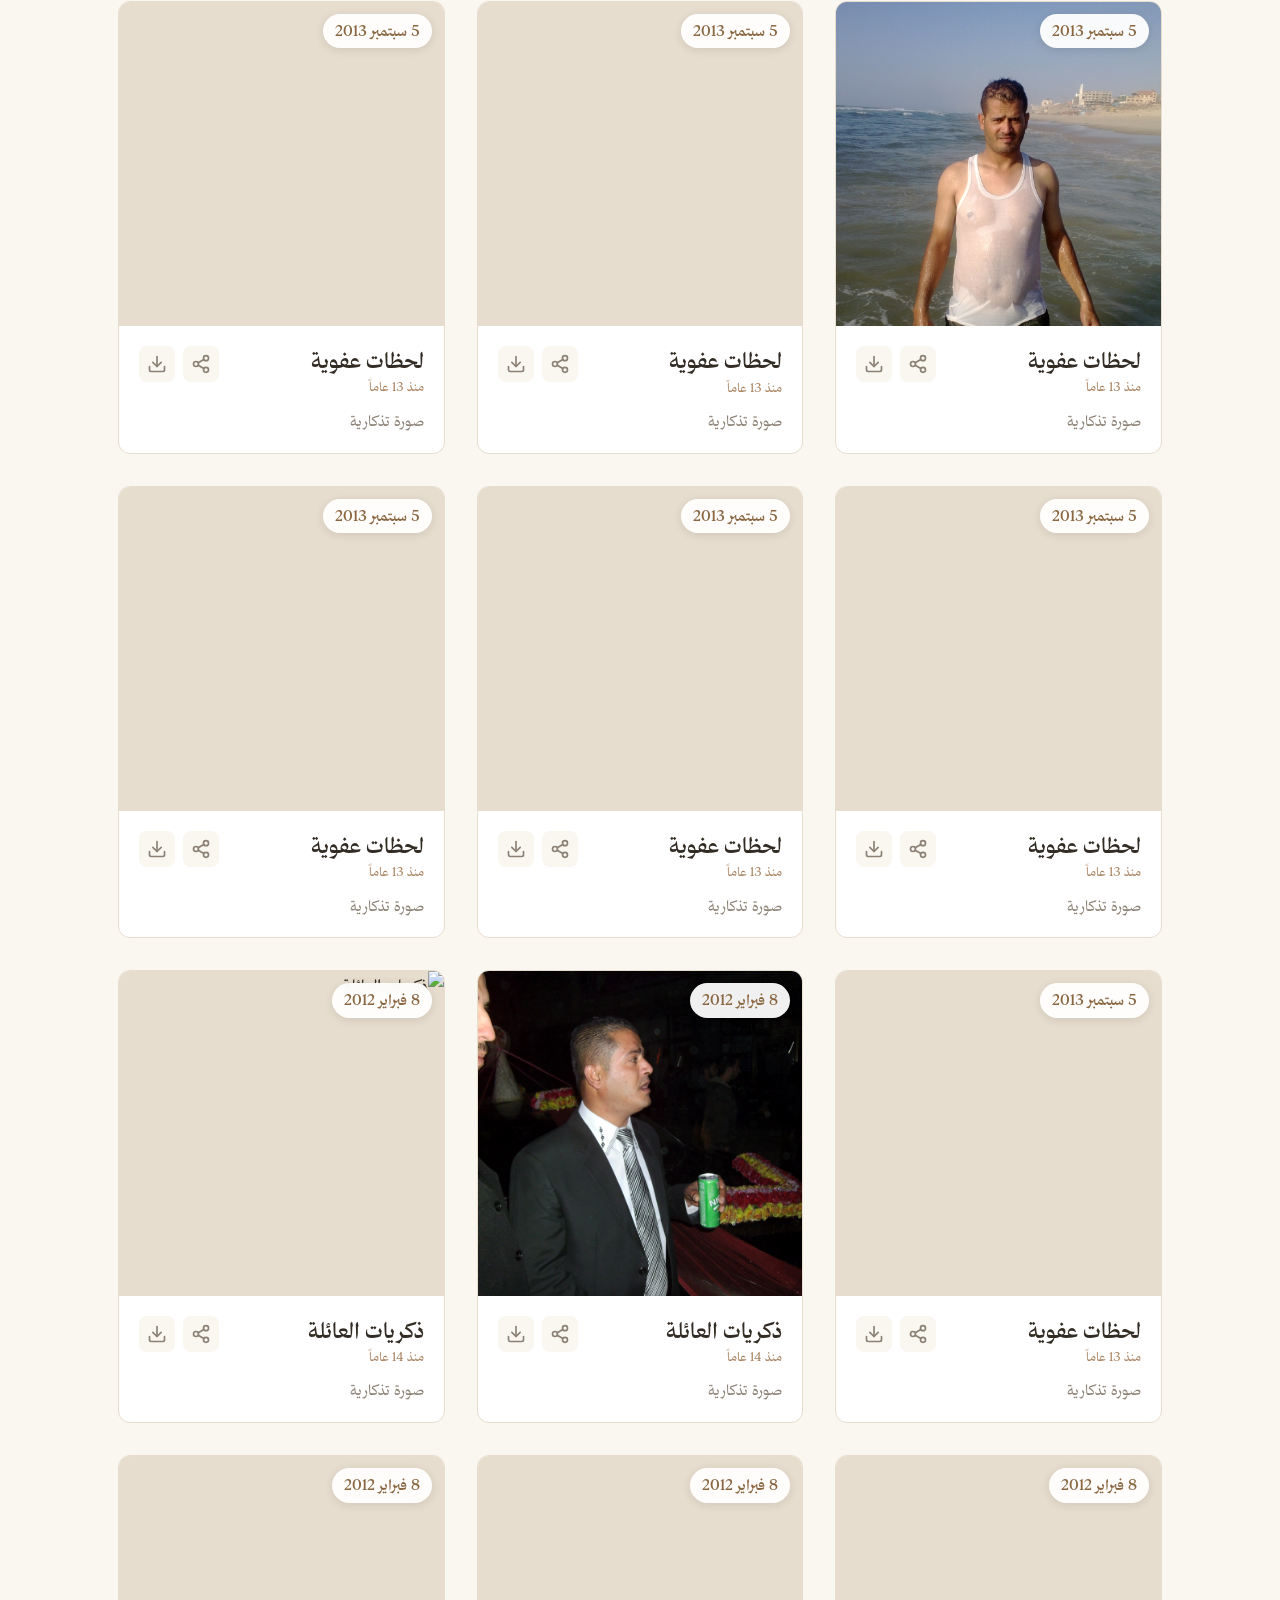
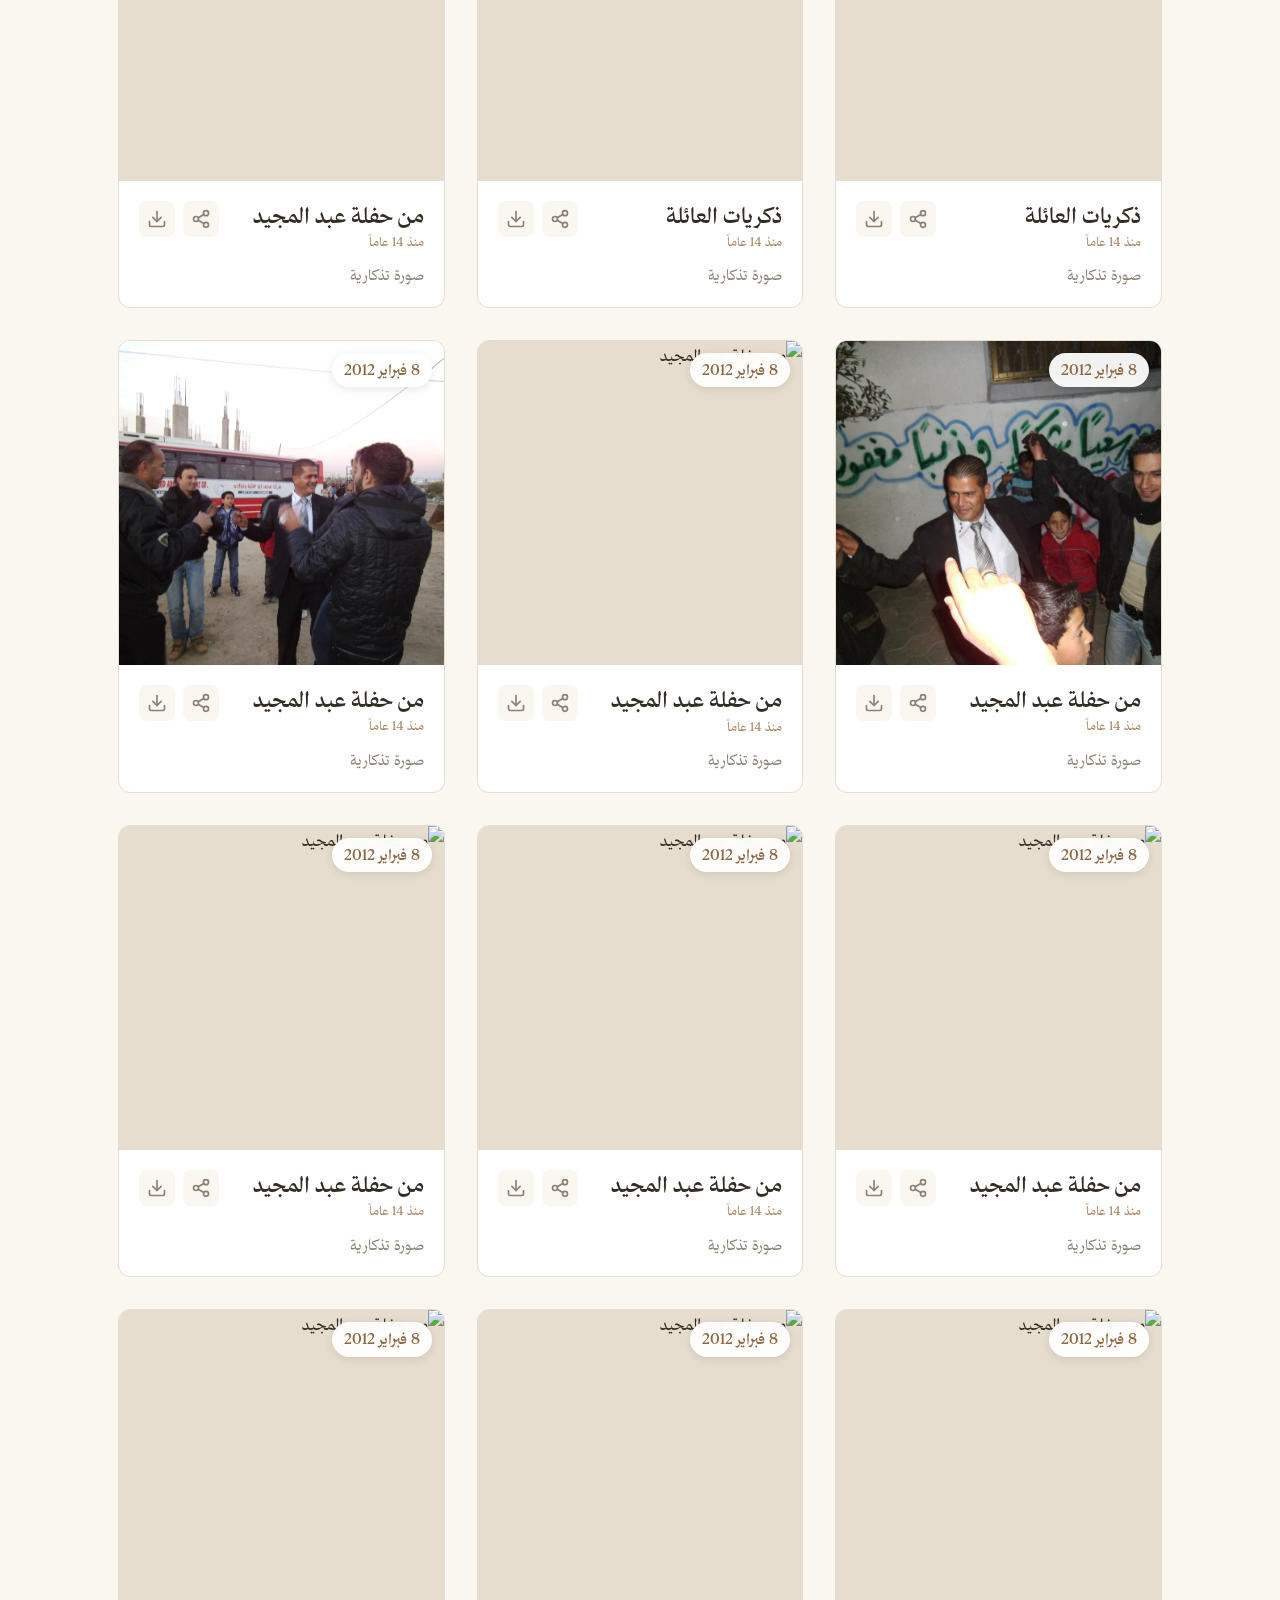
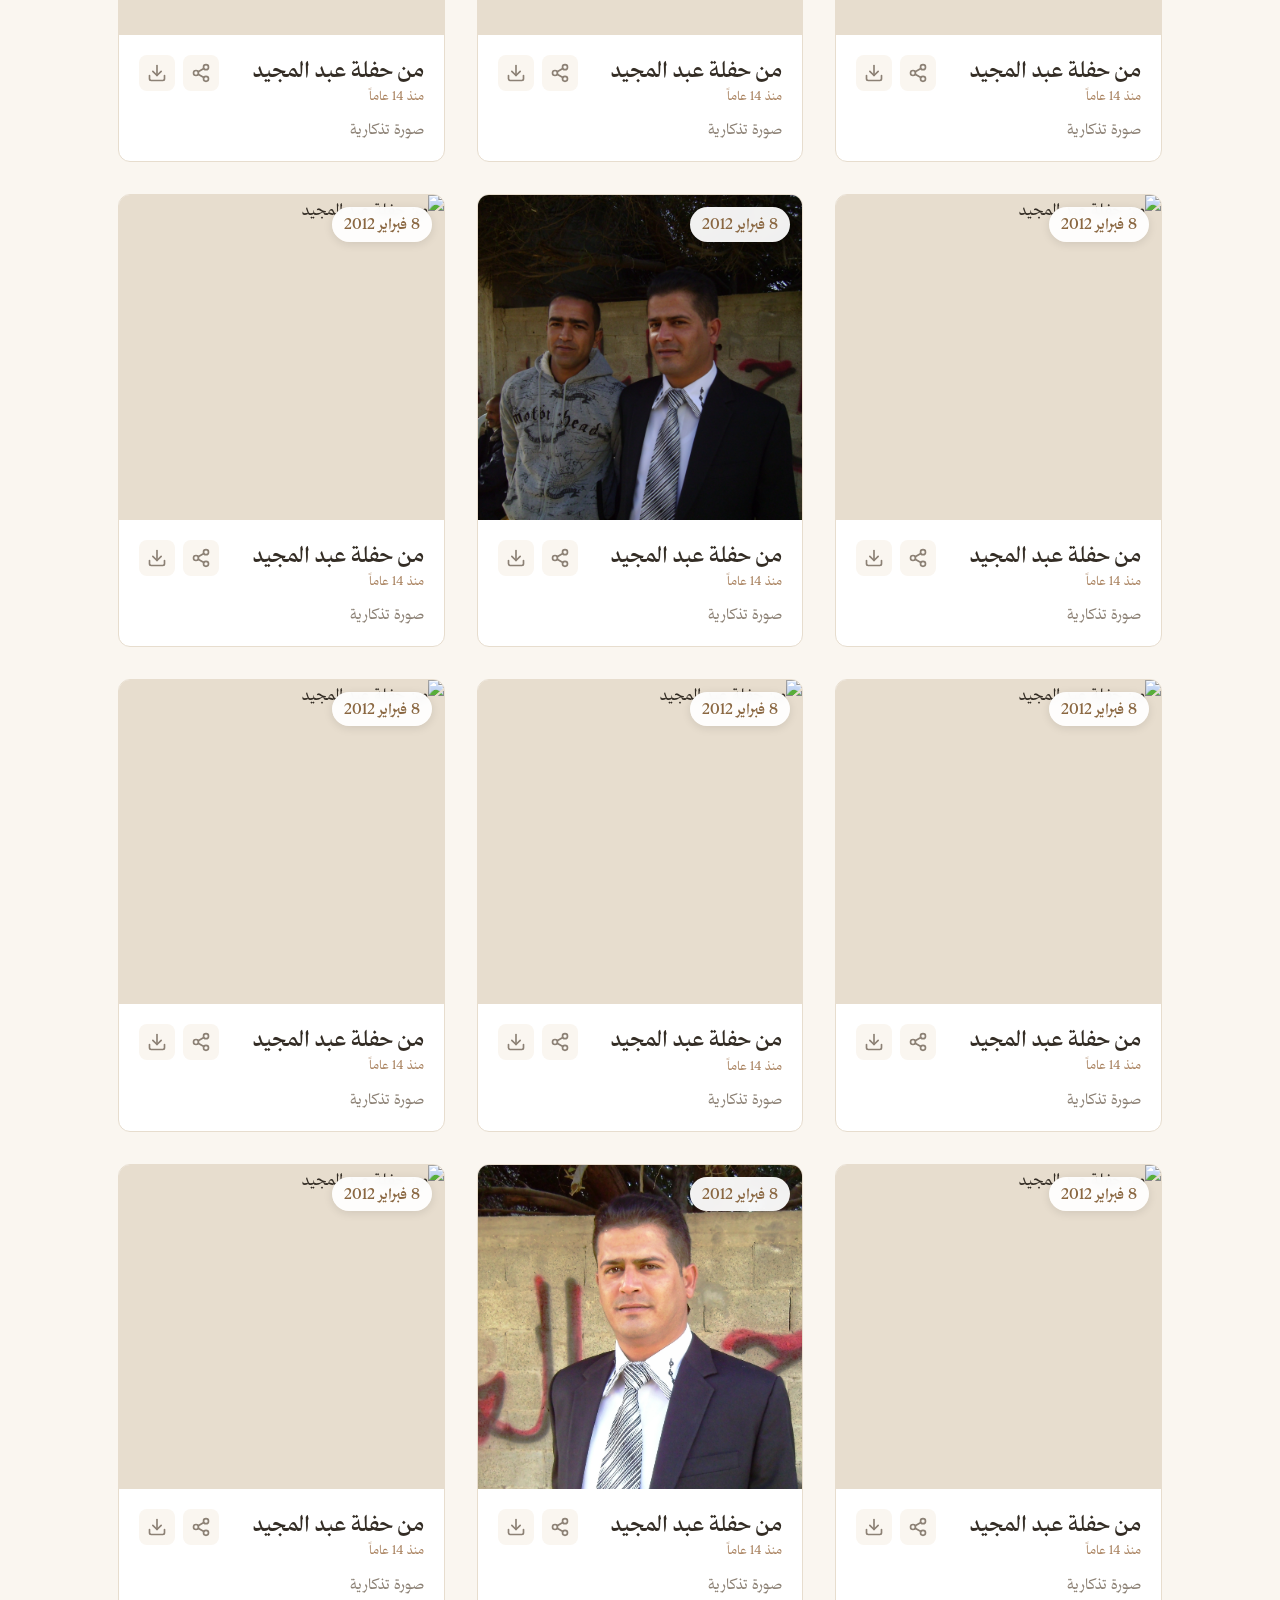
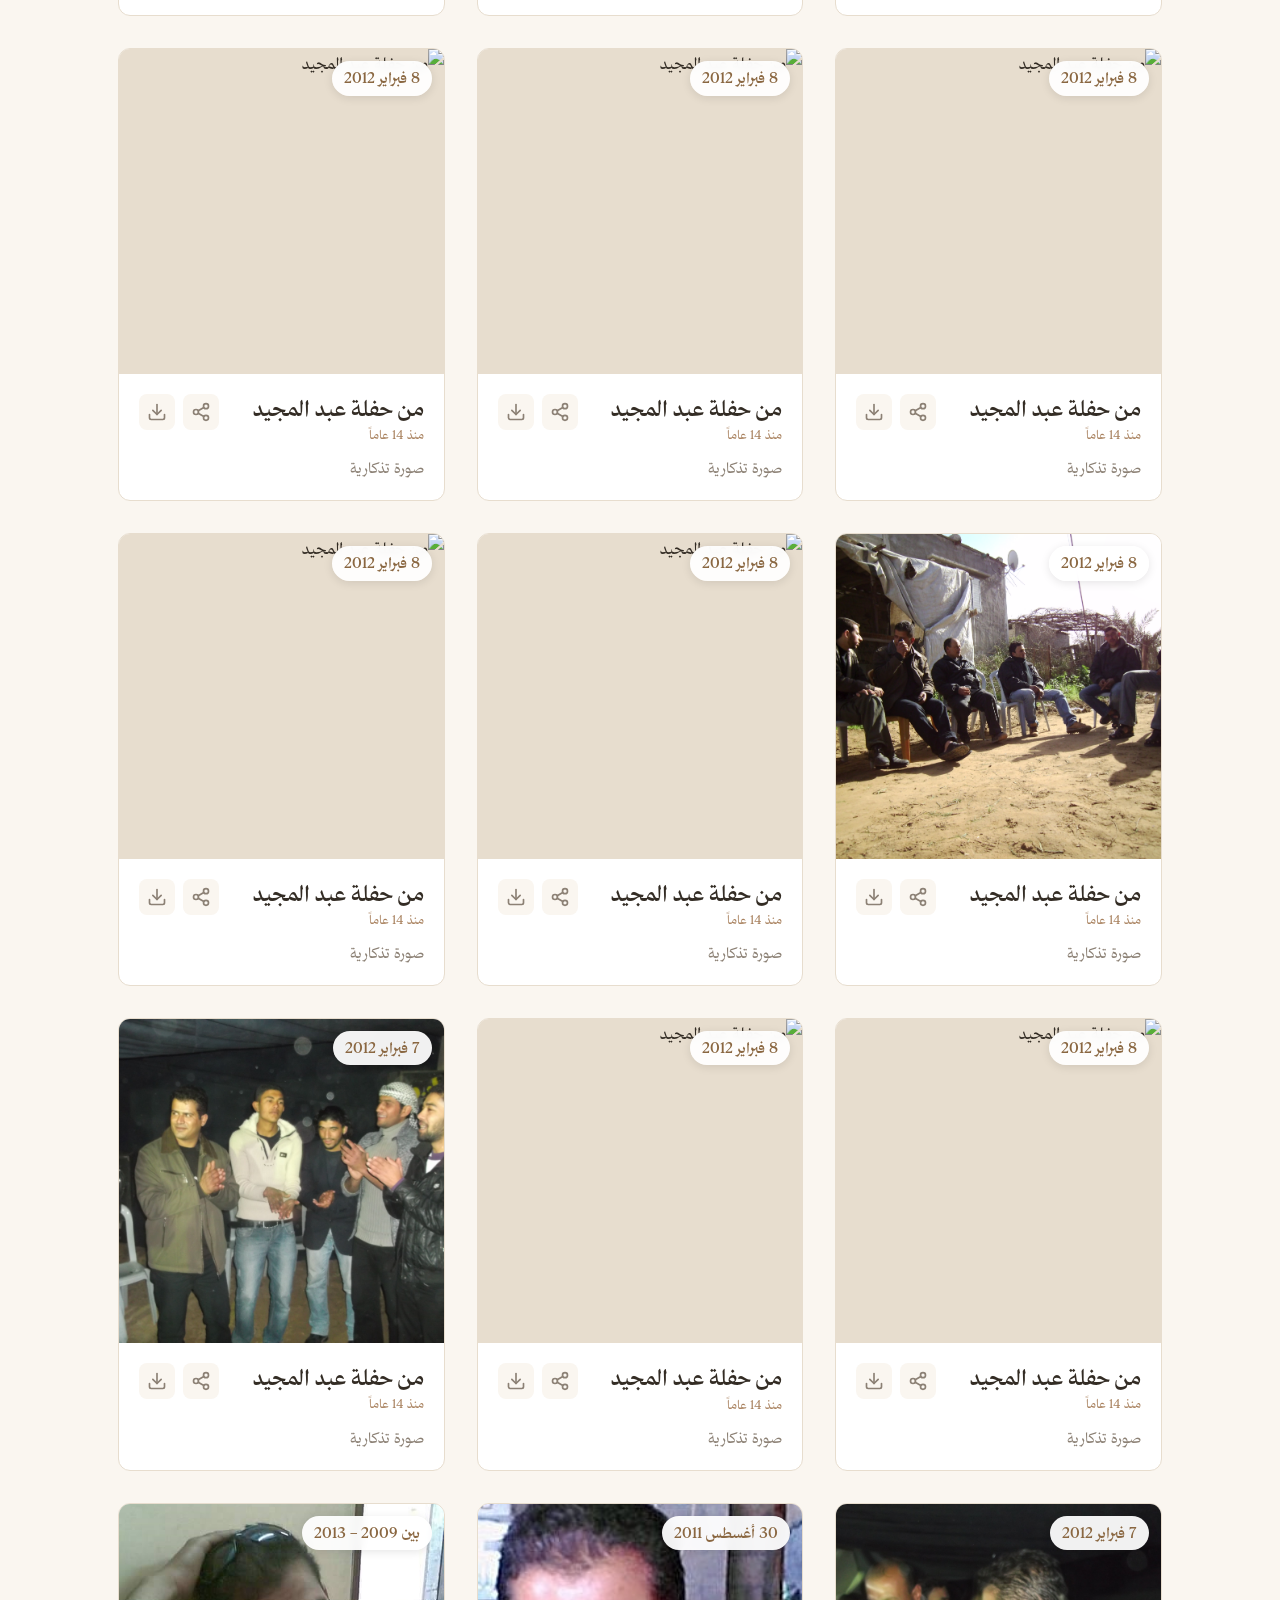
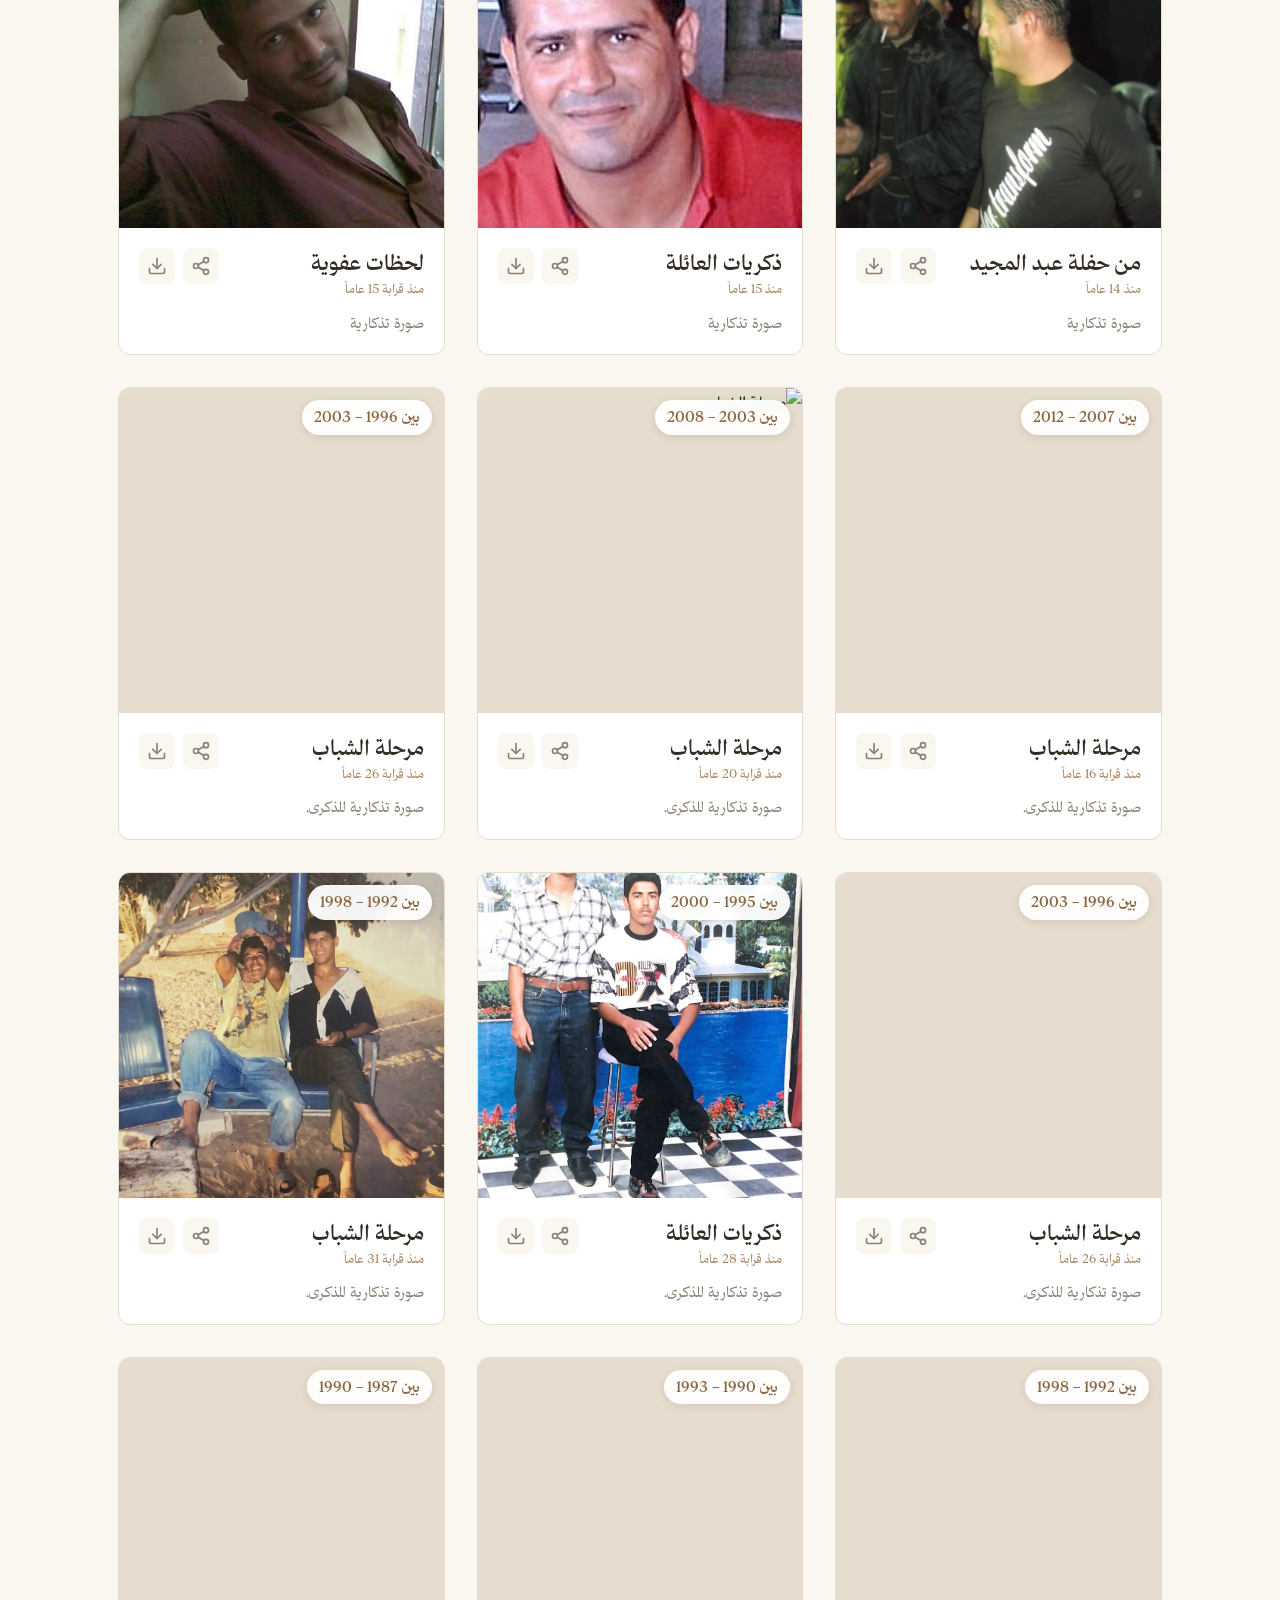
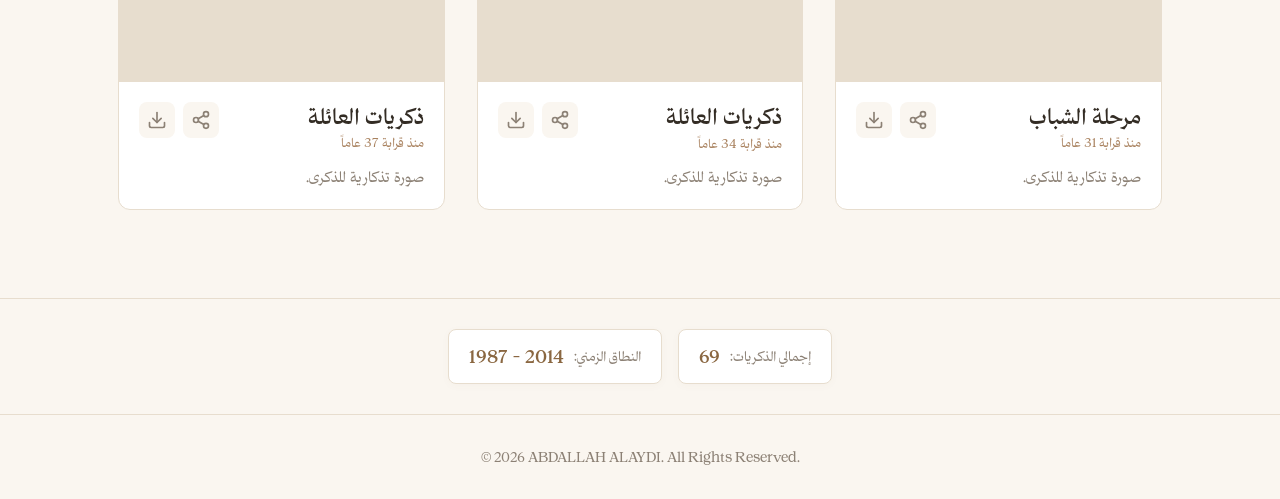
==== commit 03ea79de: "Update index.html" ====
--- a/abdulmajeed/index.html
+++ b/abdulmajeed/index.html
@@ -1,12 +1,6 @@
 <!DOCTYPE html>
 <html lang="ar" dir="rtl">
 <head>
-  <link rel="manifest" href="/manifest.json">
-<link rel="apple-touch-icon" sizes="180x180" href="/apple-touch-icon.png">
-<link rel="icon" type="image/png" sizes="32x32" href="/favicon-32x32.png">
-<link rel="icon" type="image/png" sizes="16x16" href="/favicon-16x16.png">
-<link rel="shortcut icon" href="/favicon.ico">
-
 <meta charset="UTF-8">
 <meta name="viewport" content="width=device-width, initial-scale=1.0">
 <meta name="apple-mobile-web-app-title" content="الأرشيف">
@@ -93,7 +87,7 @@
     line-height:1.8; -webkit-font-smoothing:antialiased;
   }
 
-  h1, h2, h3, h4, h5, h6, .photo-title, .stat-num, .year-badge, .sort-btn {
+  h1, h2, h3, h4, h5, h6, .photo-title, .stat-num, .year-badge, .sort-btn, .modal-title, .condition-title, .modal-btn-confirm {
     font-family: 'Thamania Sans', sans-serif;
     font-weight: 700;
   }
@@ -372,6 +366,150 @@
     color: #E7DDCE;
   }
 
+  /* ---------- نافذة شروط التنزيل (Download Modal - البطاقات الأيقونية السادة) ---------- */
+  .download-modal {
+    position: fixed;
+    inset: 0;
+    background: rgba(28, 24, 20, 0.75);
+    backdrop-filter: blur(4px);
+    z-index: 10001;
+    display: flex;
+    justify-content: center;
+    align-items: center;
+    padding: 20px;
+    opacity: 0;
+    visibility: hidden;
+    transition: opacity 0.25s ease, visibility 0.25s ease;
+  }
+
+  .download-modal.open {
+    opacity: 1;
+    visibility: visible;
+  }
+
+  .modal-box {
+    background: var(--card);
+    border: 1px solid var(--line);
+    border-radius: 16px;
+    max-width: 440px;
+    width: 100%;
+    padding: 24px;
+    box-shadow: 0 20px 50px rgba(0,0,0,0.25);
+    transform: translateY(15px);
+    transition: transform 0.25s ease;
+  }
+
+  .download-modal.open .modal-box {
+    transform: translateY(0);
+  }
+
+  .modal-header {
+    display: flex;
+    justify-content: space-between;
+    align-items: center;
+    margin-bottom: 18px;
+    padding-bottom: 12px;
+    border-bottom: 1px solid var(--line);
+  }
+
+  .modal-title {
+    font-size: 1.2rem;
+    color: var(--ink);
+  }
+
+  .file-size-badge {
+    background: var(--bg);
+    border: 1px solid var(--line);
+    color: var(--sand-deep);
+    font-family: 'Thamania Sans', sans-serif;
+    font-size: 0.8rem;
+    padding: 4px 12px;
+    border-radius: 20px;
+    direction: ltr;
+  }
+
+  .conditions-list {
+    display: flex;
+    flex-direction: column;
+    gap: 10px;
+    margin-bottom: 22px;
+  }
+
+  .condition-card {
+    display: flex;
+    align-items: flex-start;
+    gap: 12px;
+    background: var(--bg);
+    border: 1px solid var(--line);
+    padding: 12px 14px;
+    border-radius: 10px;
+  }
+
+  .condition-icon {
+    color: var(--sand-deep);
+    flex-shrink: 0;
+    margin-top: 2px;
+    display: flex;
+    align-items: center;
+    justify-content: center;
+  }
+
+  .condition-text {
+    font-size: 0.88rem;
+    color: var(--ink);
+    line-height: 1.5;
+  }
+
+  .condition-title {
+    display: block;
+    font-size: 0.92rem;
+    color: var(--sand-deep);
+    margin-bottom: 2px;
+  }
+
+  .modal-actions {
+    display: flex;
+    gap: 10px;
+  }
+
+  .modal-btn-confirm {
+    flex: 1;
+    background: var(--sand-deep);
+    color: #FFFFFF;
+    text-align: center;
+    padding: 10px 16px;
+    border-radius: 10px;
+    font-size: 0.92rem;
+    cursor: pointer;
+    transition: background 0.2s ease;
+    border: none;
+    display: inline-flex;
+    align-items: center;
+    justify-content: center;
+    gap: 8px;
+  }
+
+  .modal-btn-confirm:hover {
+    background: var(--ink);
+  }
+
+  .modal-btn-cancel {
+    background: var(--bg);
+    color: var(--mist);
+    border: 1px solid var(--line);
+    padding: 10px 18px;
+    border-radius: 10px;
+    font-family: 'Thamania Sans', sans-serif;
+    font-size: 0.9rem;
+    cursor: pointer;
+    transition: all 0.2s ease;
+  }
+
+  .modal-btn-cancel:hover {
+    color: var(--ink);
+    border-color: var(--mist);
+  }
+
   /* ---------- Footer ---------- */
   footer {
     text-align: center;
@@ -400,6 +538,7 @@
   @media (max-width:600px){
     .back-btn {position: static; display: inline-block; margin-bottom: 20px;}
     .wrap {padding: 0 20px;}
+    .modal-box {padding: 20px;}
   }
 </style>
 </head>
@@ -460,6 +599,73 @@
   </div>
 </div>
 
+<!-- نافذة شروط تنزيل الصورة (Download Modal) -->
+<div class="download-modal" id="download-modal" aria-hidden="true">
+  <div class="modal-box">
+    <div class="modal-header">
+      <h3 class="modal-title">شروط تنزيل الصورة</h3>
+      <span class="file-size-badge" id="modal-file-size">جاري الحساب...</span>
+    </div>
+
+    <div class="conditions-list">
+      <!-- البطاقة الأولى: حساسية صور الشهداء -->
+      <div class="condition-card">
+        <div class="condition-icon">
+          <svg width="22" height="22" viewBox="0 0 24 24" fill="none" stroke="currentColor" stroke-width="2" stroke-linecap="round" stroke-linejoin="round">
+            <path d="M12 22s8-4 8-10V5l-8-3-8 3v7c0 6 8 10 8 10z"></path>
+          </svg>
+        </div>
+        <div class="condition-text">
+          <span class="condition-title">حساسية المحتوى</span>
+          هذه الصور توثيقية وحساسة لأنها تخص شهداء، يُرجى التعامل معها بما يليق بمكانتهم.
+        </div>
+      </div>
+
+      <!-- البطاقة الثانية: خصوصية الأحياء -->
+      <div class="condition-card">
+        <div class="condition-icon">
+          <svg width="22" height="22" viewBox="0 0 24 24" fill="none" stroke="currentColor" stroke-width="2" stroke-linecap="round" stroke-linejoin="round">
+            <path d="M17 21v-2a4 4 0 0 0-4-4H5a4 4 0 0 0-4 4v2"></path>
+            <circle cx="9" cy="7" r="4"></circle>
+            <path d="M23 21v-2a4 4 0 0 0-3-3.87"></path>
+            <path d="M16 3.13a4 4 0 0 1 0 7.75"></path>
+          </svg>
+        </div>
+        <div class="condition-text">
+          <span class="condition-title">خصوصية المرافقين الأحياء</span>
+          تحتوي بعض الصور على أشخاص أحياء برفقة الشهداء؛ يُرجى احترام خصوصيتهم التامة.
+        </div>
+      </div>
+
+      <!-- البطاقة الثالثة: منع الذكاء الاصطناعي -->
+      <div class="condition-card">
+        <div class="condition-icon">
+          <svg width="22" height="22" viewBox="0 0 24 24" fill="none" stroke="currentColor" stroke-width="2" stroke-linecap="round" stroke-linejoin="round">
+            <circle cx="12" cy="12" r="10"></circle>
+            <line x1="4.93" y1="4.93" x2="19.07" y2="19.07"></line>
+          </svg>
+        </div>
+        <div class="condition-text">
+          <span class="condition-title">حظر الذكاء الاصطناعي (AI)</span>
+          يُمنع منعاً باتاً تعديل الصورة أو معالجتها باستخدام الذكاء الاصطناعي بأي شكل من الأشكال.
+        </div>
+      </div>
+    </div>
+
+    <div class="modal-actions">
+      <a href="#" download class="modal-btn-confirm" id="confirm-download-btn">
+        <svg width="18" height="18" viewBox="0 0 24 24" fill="none" stroke="currentColor" stroke-width="2" stroke-linecap="round" stroke-linejoin="round">
+          <path d="M21 15v4a2 2 0 0 1-2 2H5a2 2 0 0 1-2-2v-4"></path>
+          <polyline points="7 10 12 15 17 10"></polyline>
+          <line x1="12" y1="15" x2="12" y2="3"></line>
+        </svg>
+        <span>موافق وتنزيل الصورة</span>
+      </a>
+      <button type="button" class="modal-btn-cancel" id="cancel-download-btn">إلغاء</button>
+    </div>
+  </div>
+</div>
+
 <!-- Footer -->
 <footer>
   <div class="wrap">
@@ -475,16 +681,10 @@
     "يوليو", "أغسطس", "سبتمبر", "أكتوبر", "نوفمبر", "ديسمبر"
   ];
 
-  /**
-   * محلل التواريخ الذكي:
-   * يدعم التاريخ الكامل (2014-06-19)، الشهر والسنة (2014-06)،
-   * النطاق التقريبي بين سنتين (2010-2012)، والسنة المنفردة (2014 أو ~2014)
-   */
   function analyzeDateInput(rawInput) {
     if (!rawInput) return null;
     const str = String(rawInput).trim();
 
-    // 1. نطاق سنوات تقريبي مثل "2010-2012" أو "2010 - 2012"
     const rangeMatch = str.match(/^(\d{4})\s*[-–/]\s*(\d{4})$/);
     if (rangeMatch) {
       const y1 = parseInt(rangeMatch[1], 10);
@@ -492,7 +692,6 @@
       const minY = Math.min(y1, y2);
       const maxY = Math.max(y1, y2);
 
-      // حساب منتصف الفترة بدقة لترتيب الصورة زمنياً في مكانها الصحيح
       const startMs = new Date(minY, 0, 1).getTime();
       const endMs = new Date(maxY, 11, 31).getTime();
       const midMs = Math.round((startMs + endMs) / 2);
@@ -509,7 +708,6 @@
       };
     }
 
-    // 2. تاريخ كامل باليوم والشهر والسنة YYYY-MM-DD (مثل 2014-06-19)
     const fullMatch = str.match(/^(\d{4})\s*[-/]\s*(\d{1,2})\s*[-/]\s*(\d{1,2})$/);
     if (fullMatch) {
       const y = parseInt(fullMatch[1], 10);
@@ -529,7 +727,6 @@
       }
     }
 
-    // 3. سنة وشهر فقط YYYY-MM (بشرط أن يكون الشهر من 1 إلى 12)
     const monthMatch = str.match(/^(\d{4})\s*[-/]\s*(\d{1,2})$/);
     if (monthMatch) {
       const y = parseInt(monthMatch[1], 10);
@@ -548,7 +745,6 @@
       }
     }
 
-    // 4. سنة منفردة فقط مثل "2014" أو "~2014"
     const yearMatch = str.match(/(\d{4})/);
     if (yearMatch) {
       const y = parseInt(yearMatch[1], 10);
@@ -568,7 +764,6 @@
     return null;
   }
 
-  // حساب المدة الزمنية المنقضية منذ تاريخ الصورة
   function calculateElapsedText(dateInfo) {
     if (!dateInfo || !dateInfo.refDate) return "";
 
@@ -609,7 +804,6 @@
     }, 2500);
   }
 
-  // تحديث شريط التقدم العلوي عند التمرير
   window.addEventListener("scroll", () => {
     const scrollTop = window.scrollY;
     const docHeight = document.documentElement.scrollHeight - window.innerHeight;
@@ -628,7 +822,6 @@
     const container = document.getElementById("gallery-container");
     if (!container) return;
 
-    const BIN_ID = "6a908f46da38895dfe196b09"; 
     const urlParams = new URLSearchParams(window.location.search);
     const targetId = urlParams.get("id");
 
@@ -661,6 +854,48 @@
     lbClose.addEventListener("click", closeLightbox);
     lightbox.addEventListener("click", (e) => {
       if (e.target === lightbox) closeLightbox();
+    });
+
+    // عناصر ودوال نافذة شروط التنزيل (Download Modal)
+    const downloadModal = document.getElementById("download-modal");
+    const modalFileSize = document.getElementById("modal-file-size");
+    const confirmDownloadBtn = document.getElementById("confirm-download-btn");
+    const cancelDownloadBtn = document.getElementById("cancel-download-btn");
+
+    async function openDownloadModal(imgUrl) {
+      confirmDownloadBtn.href = imgUrl;
+      modalFileSize.textContent = "جاري الحساب...";
+      downloadModal.classList.add("open");
+      document.body.style.overflow = "hidden";
+
+      // جلب حجم الصورة الحقيقي عبر طلب HEAD خفيف
+      try {
+        const res = await fetch(imgUrl, { method: "HEAD" });
+        const bytes = res.headers.get("Content-Length");
+        if (bytes) {
+          const sizeInMB = (bytes / (1024 * 1024)).toFixed(2);
+          modalFileSize.textContent = sizeInMB >= 1 
+            ? `${sizeInMB} MB` 
+            : `${(bytes / 1024).toFixed(0)} KB`;
+        } else {
+          modalFileSize.textContent = "الدقة الأصلية";
+        }
+      } catch (err) {
+        modalFileSize.textContent = "الدقة الأصلية";
+      }
+    }
+
+    function closeDownloadModal() {
+      downloadModal.classList.remove("open");
+      document.body.style.overflow = "";
+    }
+
+    cancelDownloadBtn.addEventListener("click", closeDownloadModal);
+    confirmDownloadBtn.addEventListener("click", () => {
+      setTimeout(closeDownloadModal, 150);
+    });
+    downloadModal.addEventListener("click", (e) => {
+      if (e.target === downloadModal) closeDownloadModal();
     });
 
     // مراقب الظهور الانسيابي للبطاقات (Scroll Reveal)
@@ -674,7 +909,6 @@
     }, { threshold: 0.1 });
 
     function renderGallery() {
-      // ترتيب التواريخ بدقة لجميع الصيغ (يوم/شهر/سنة، أو سنة، أو فترة تقريبية)
       galleryData.sort((a, b) => {
         const timeA = a._dateInfo ? a._dateInfo.sortTime : 0;
         const timeB = b._dateInfo ? b._dateInfo.sortTime : 0;
@@ -715,30 +949,32 @@
                               <line x1="15.41" y1="6.51" x2="8.59" y2="10.49"></line>
                           </svg>
                       </button>
-                      <!-- زر التنزيل -->
-                      <a href="${item.image}" download class="action-btn" title="تنزيل الصورة">
+                      <!-- زر فتح نافذة شروط التنزيل -->
+                      <button type="button" class="action-btn download-trigger-btn" data-img="${item.image}" title="تنزيل الصورة">
                           <svg width="20" height="20" viewBox="0 0 24 24" fill="none" stroke="currentColor" stroke-width="2" stroke-linecap="round" stroke-linejoin="round">
                               <path d="M21 15v4a2 2 0 0 1-2 2H5a2 2 0 0 1-2-2v-4"></path>
                               <polyline points="7 10 12 15 17 10"></polyline>
                               <line x1="12" y1="15" x2="12" y2="3"></line>
                           </svg>
-                      </a>
+                      </button>
                   </div>
               </div>
               <p class="photo-desc">${item.desc}</p>
           </div>
         `;
 
-        // فتح الصورة بالحجم الكامل عند الضغط عليها
         card.querySelector(".photo-frame").addEventListener("click", () => {
           openLightbox(item.image, item.title, badgeText, elapsedText, item.desc);
         });
 
+        card.querySelector(".download-trigger-btn").addEventListener("click", () => {
+          openDownloadModal(item.image);
+        });
+
         container.appendChild(card);
         observer.observe(card);
       });
 
-      // تفعيل أزرار المشاركة
       document.querySelectorAll(".share-btn").forEach(btn => {
         btn.addEventListener("click", (e) => {
           const postId = e.currentTarget.getAttribute("data-id");
@@ -758,7 +994,6 @@
       });
     }
 
-    // زر تبديل الترتيب الزمني
     document.getElementById("sort-toggle-btn").addEventListener("click", () => {
       sortNewestFirst = !sortNewestFirst;
       document.getElementById("sort-label").textContent = sortNewestFirst
@@ -774,7 +1009,6 @@
       const result = await response.json();
       const rawGallery = result.record.gallery || [];
 
-      // تحليل كل تاريخ مسبقاً لتفادي أخطاء النطاق الزمني والترتيب
       galleryData = rawGallery.map(item => ({
         ...item,
         _dateInfo: analyzeDateInput(item.year)
@@ -797,7 +1031,6 @@
 
       renderGallery();
 
-      // التمرير التلقائي للبوست المطلوب عند فتح رابط مشاركة
       if (targetId) {
         const targetElement = document.getElementById(`post-${targetId}`);
         if (targetElement) {
@@ -813,14 +1046,6 @@
     }
   });
 </script>
-<script>
-  if ('serviceWorker' in navigator) {
-    window.addEventListener('load', () => {
-      navigator.serviceWorker.register('/sw.js').catch(err => console.error(err));
-    });
-  }
-</script>
-
 
 </body>
 </html>
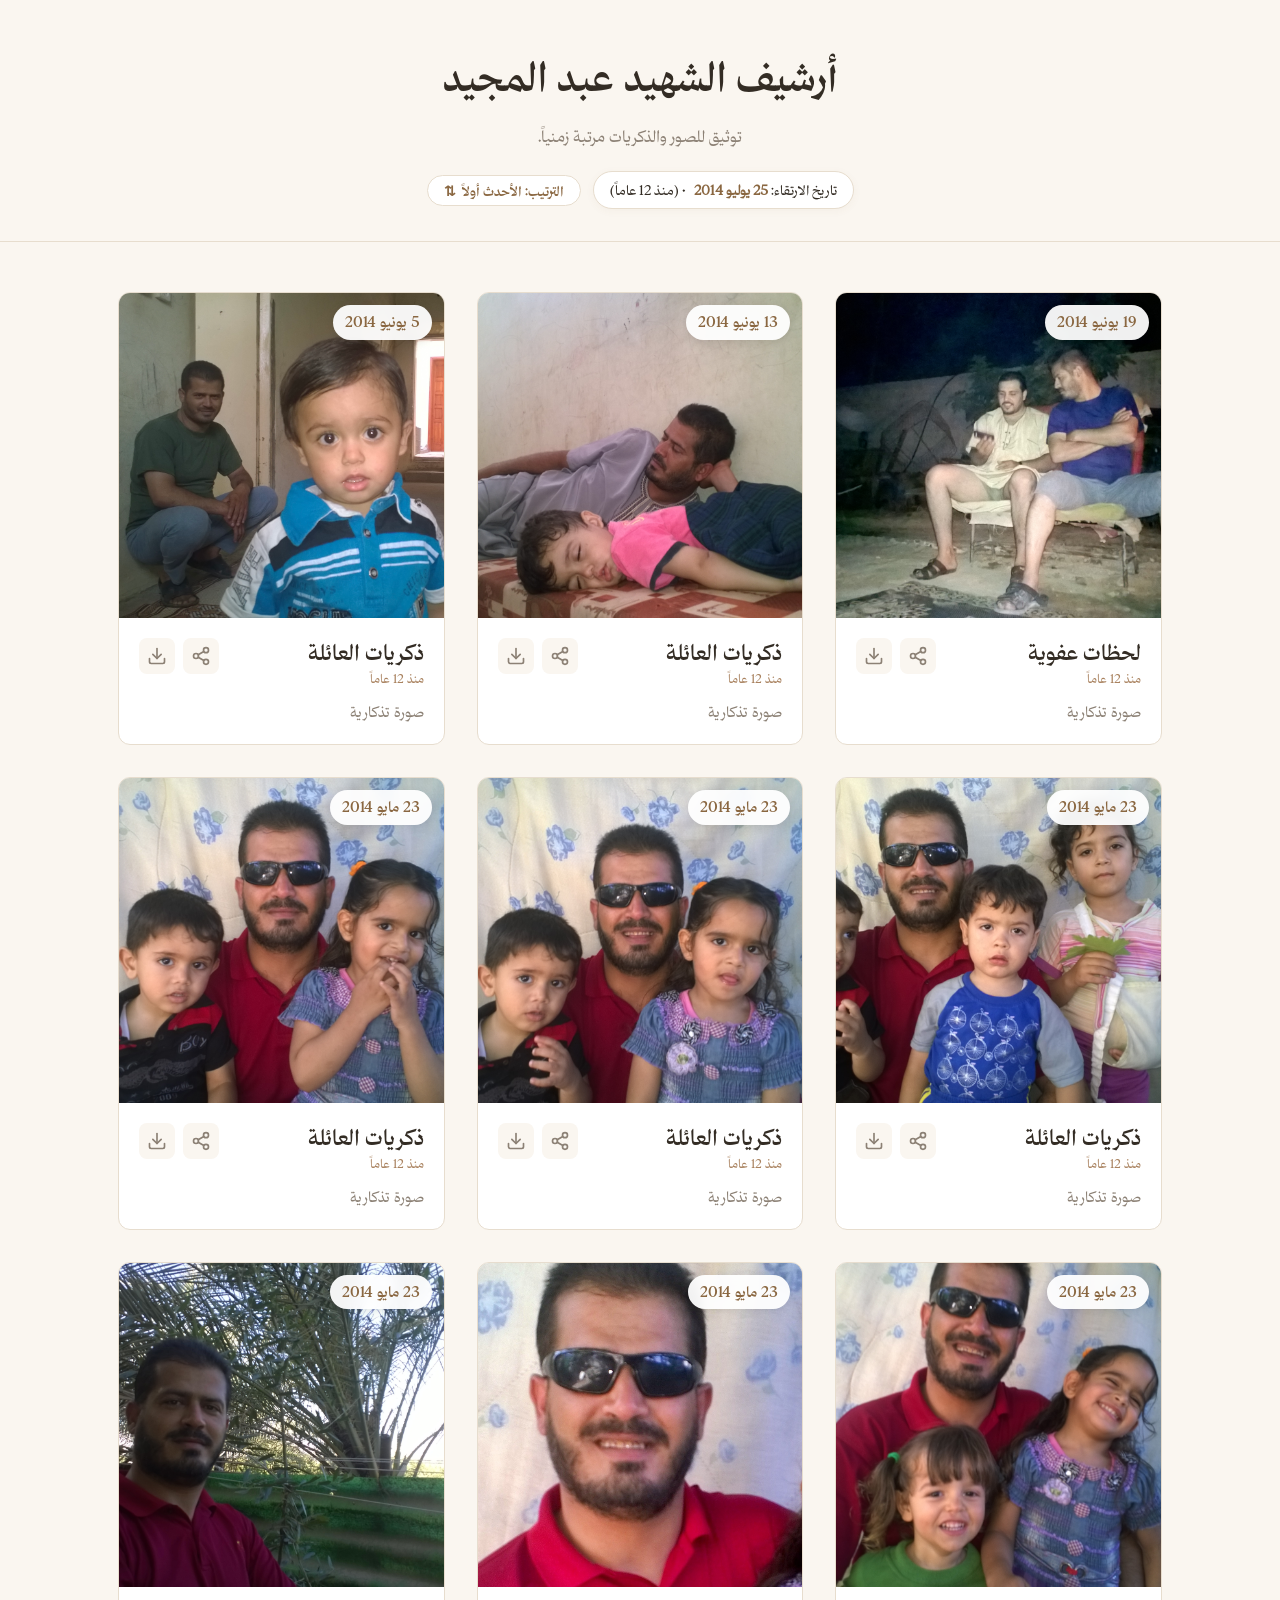
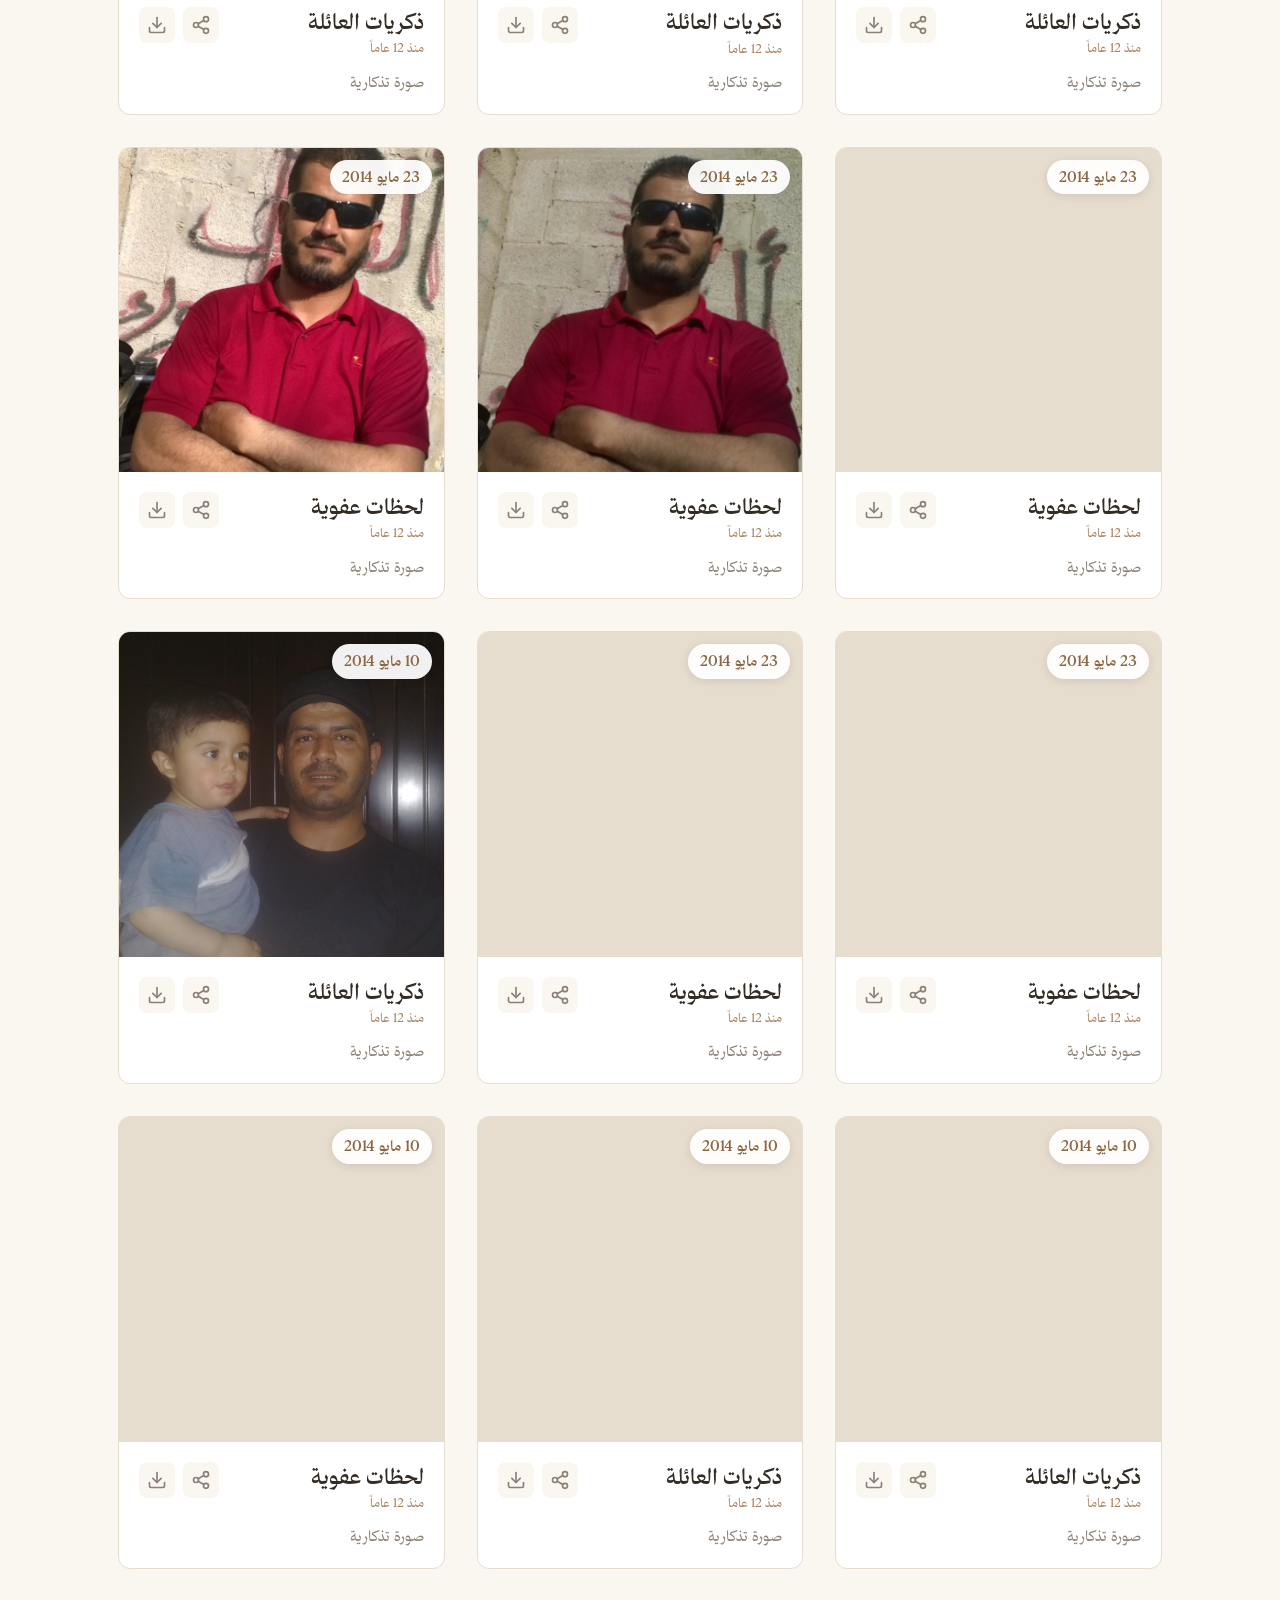
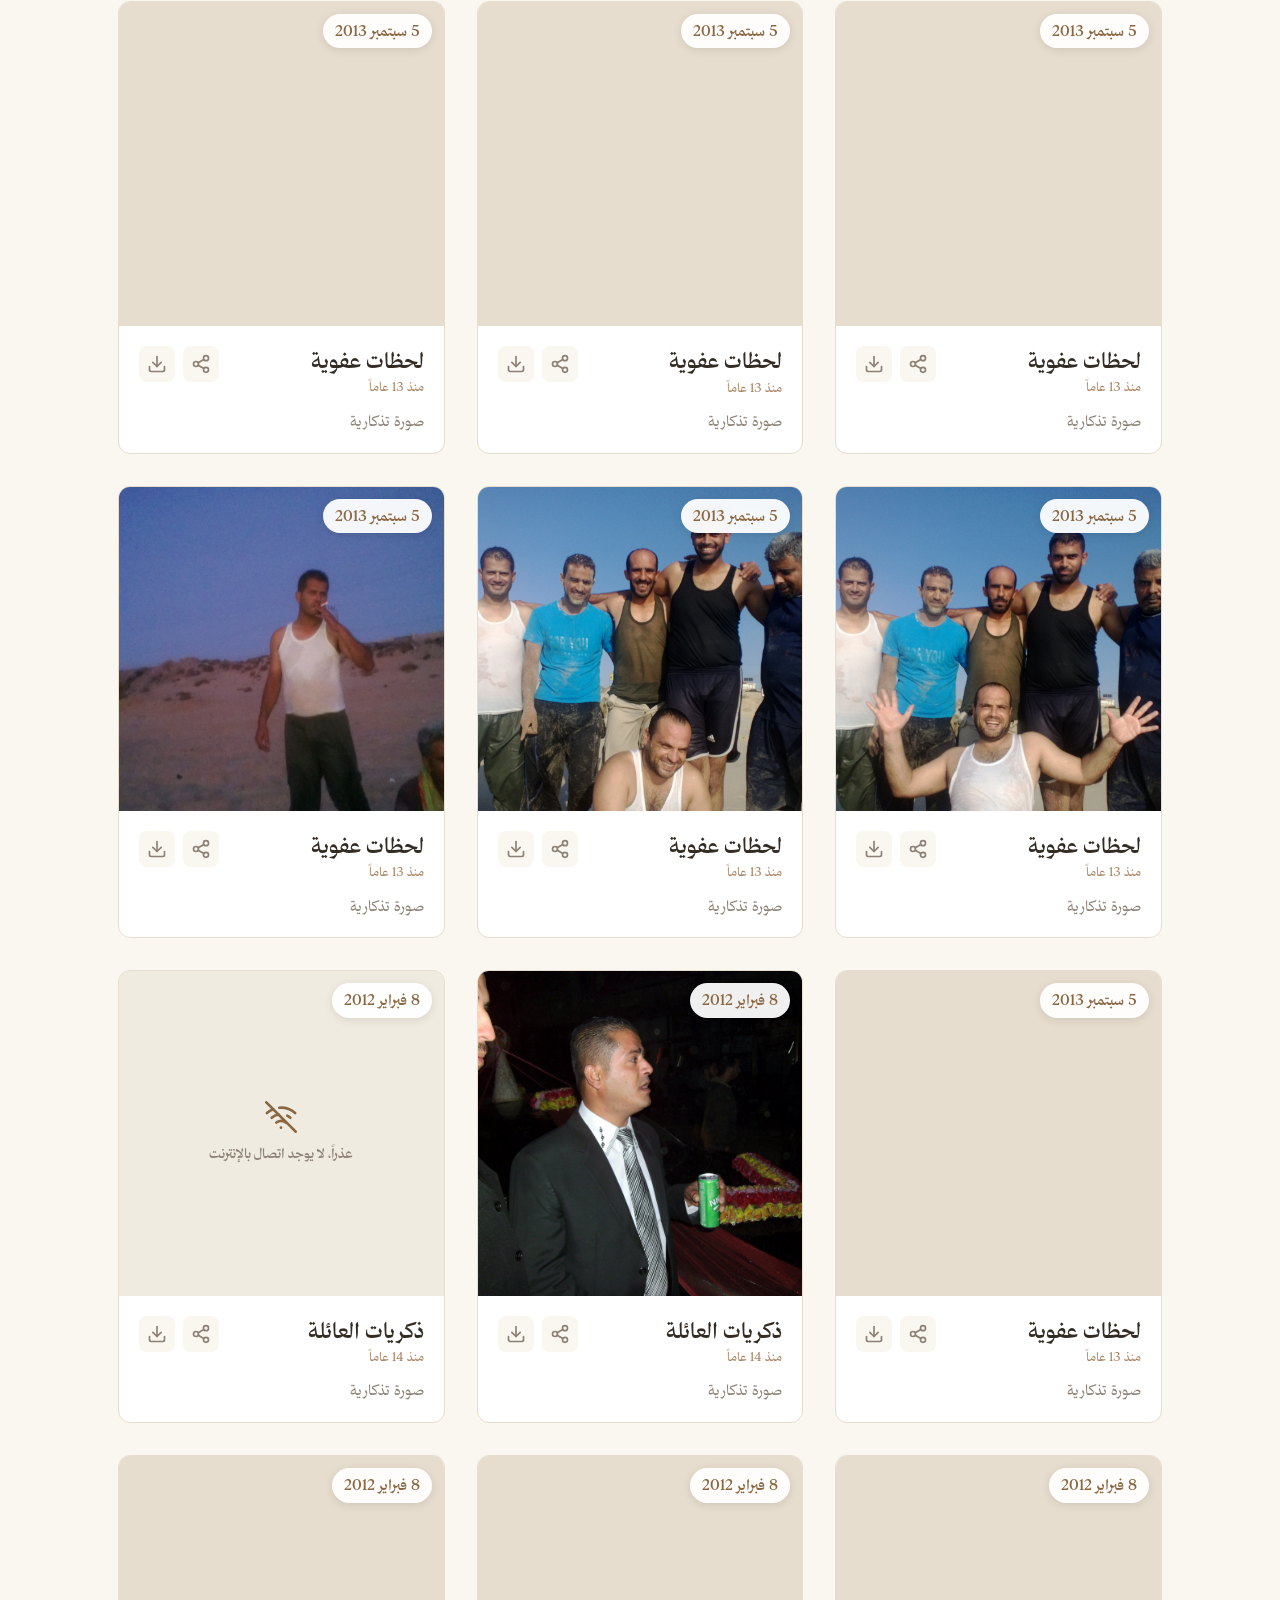
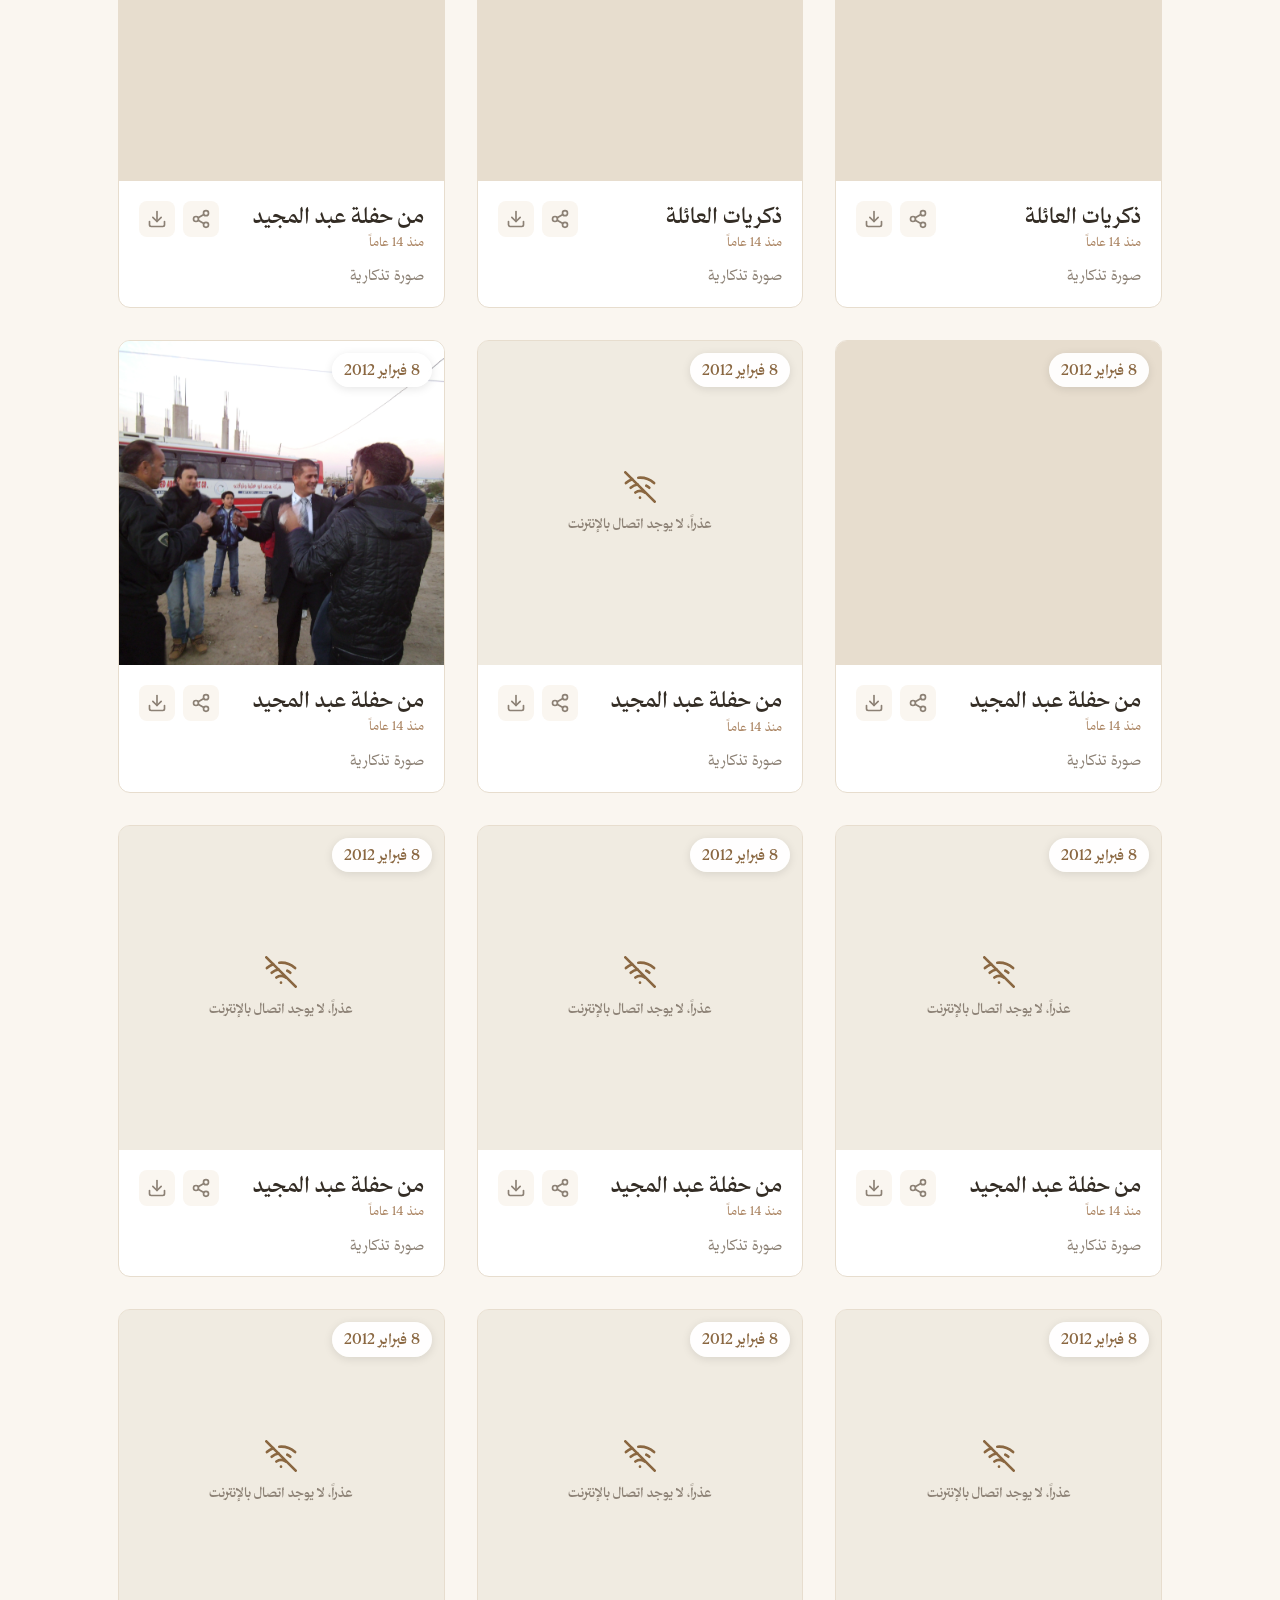
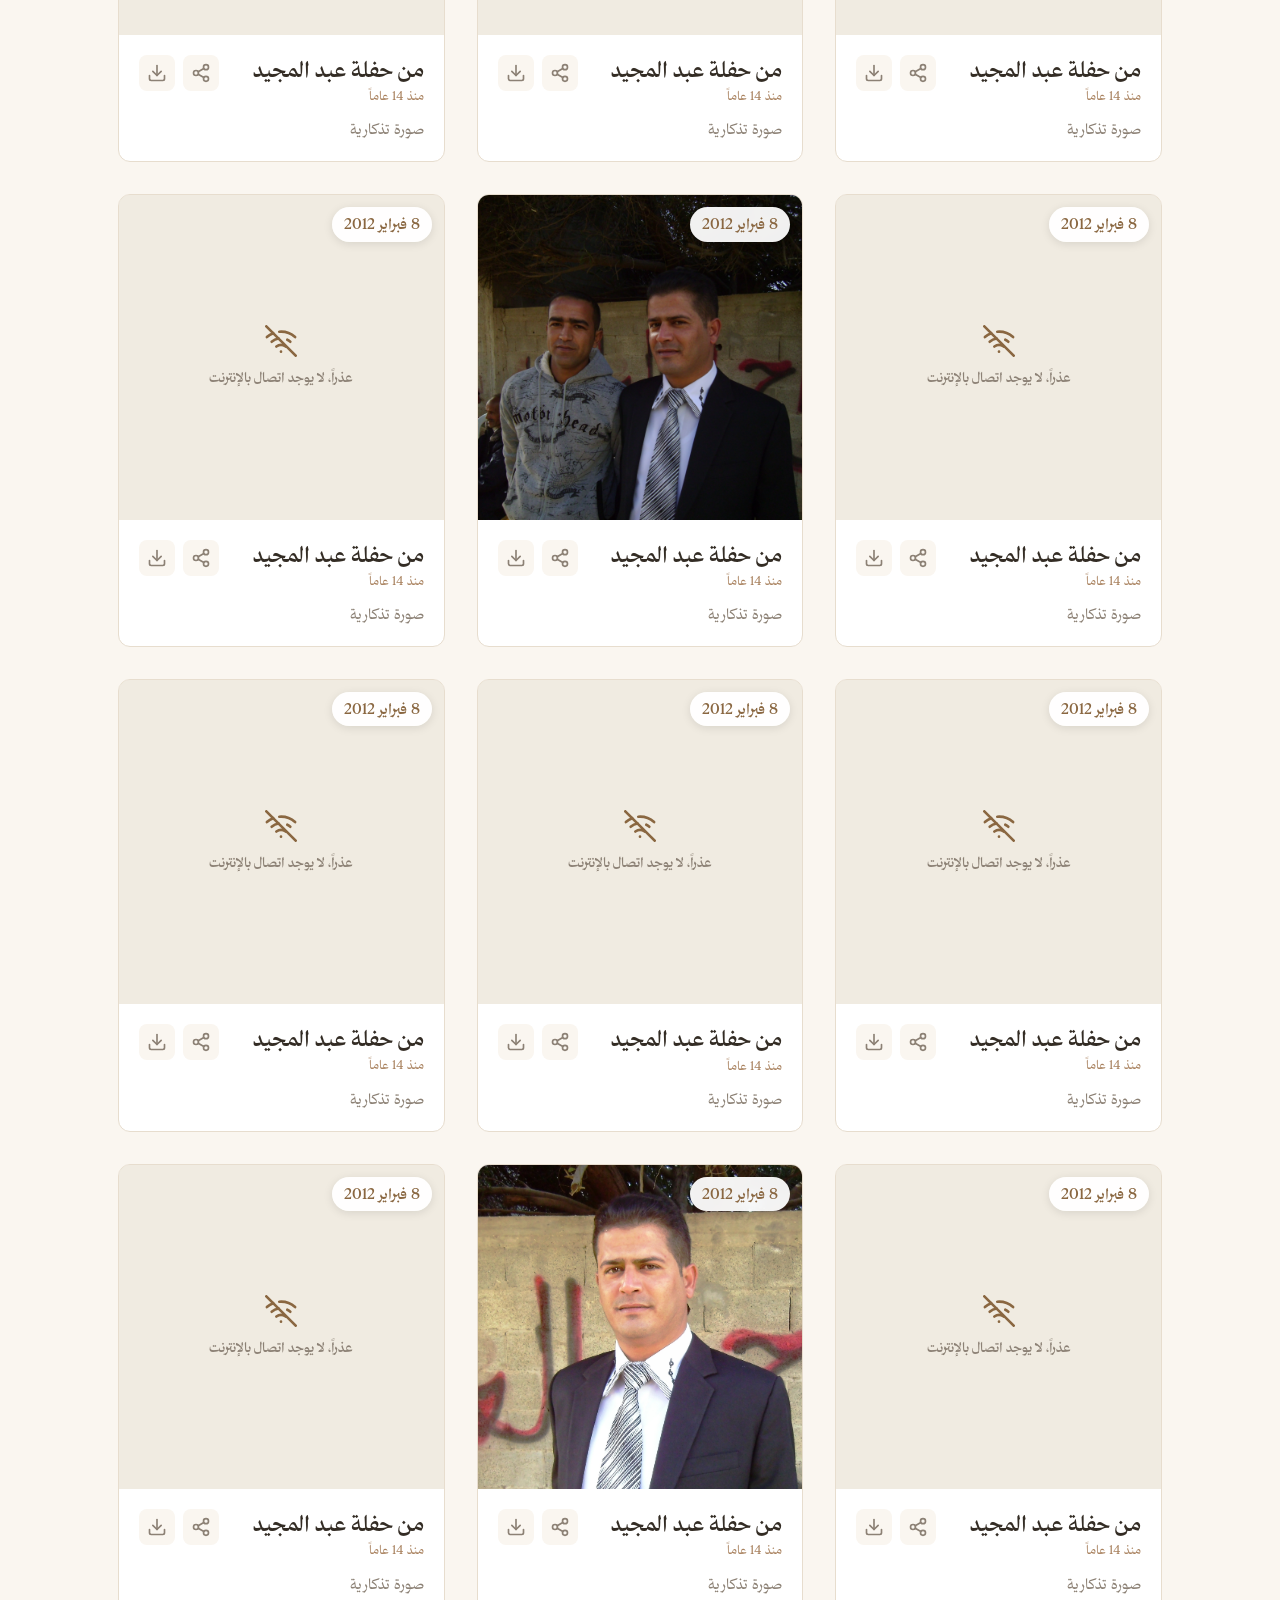
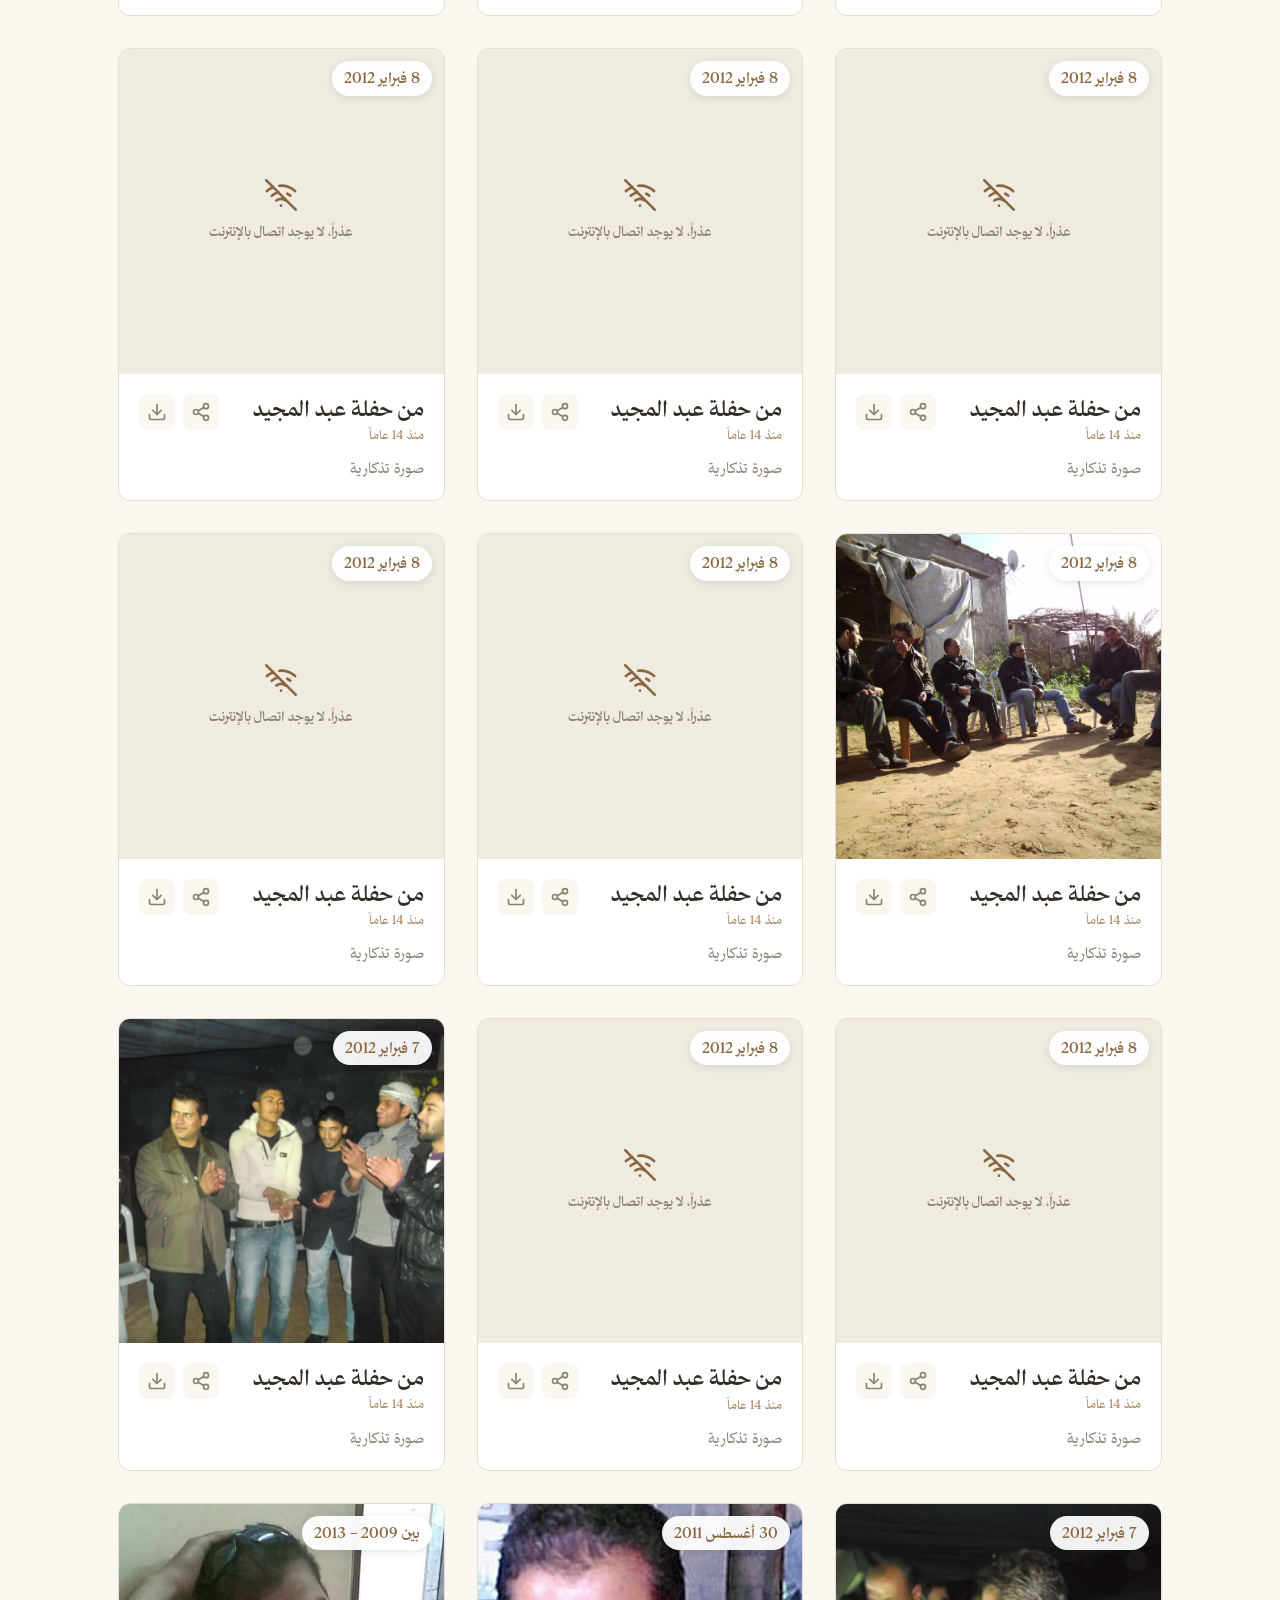
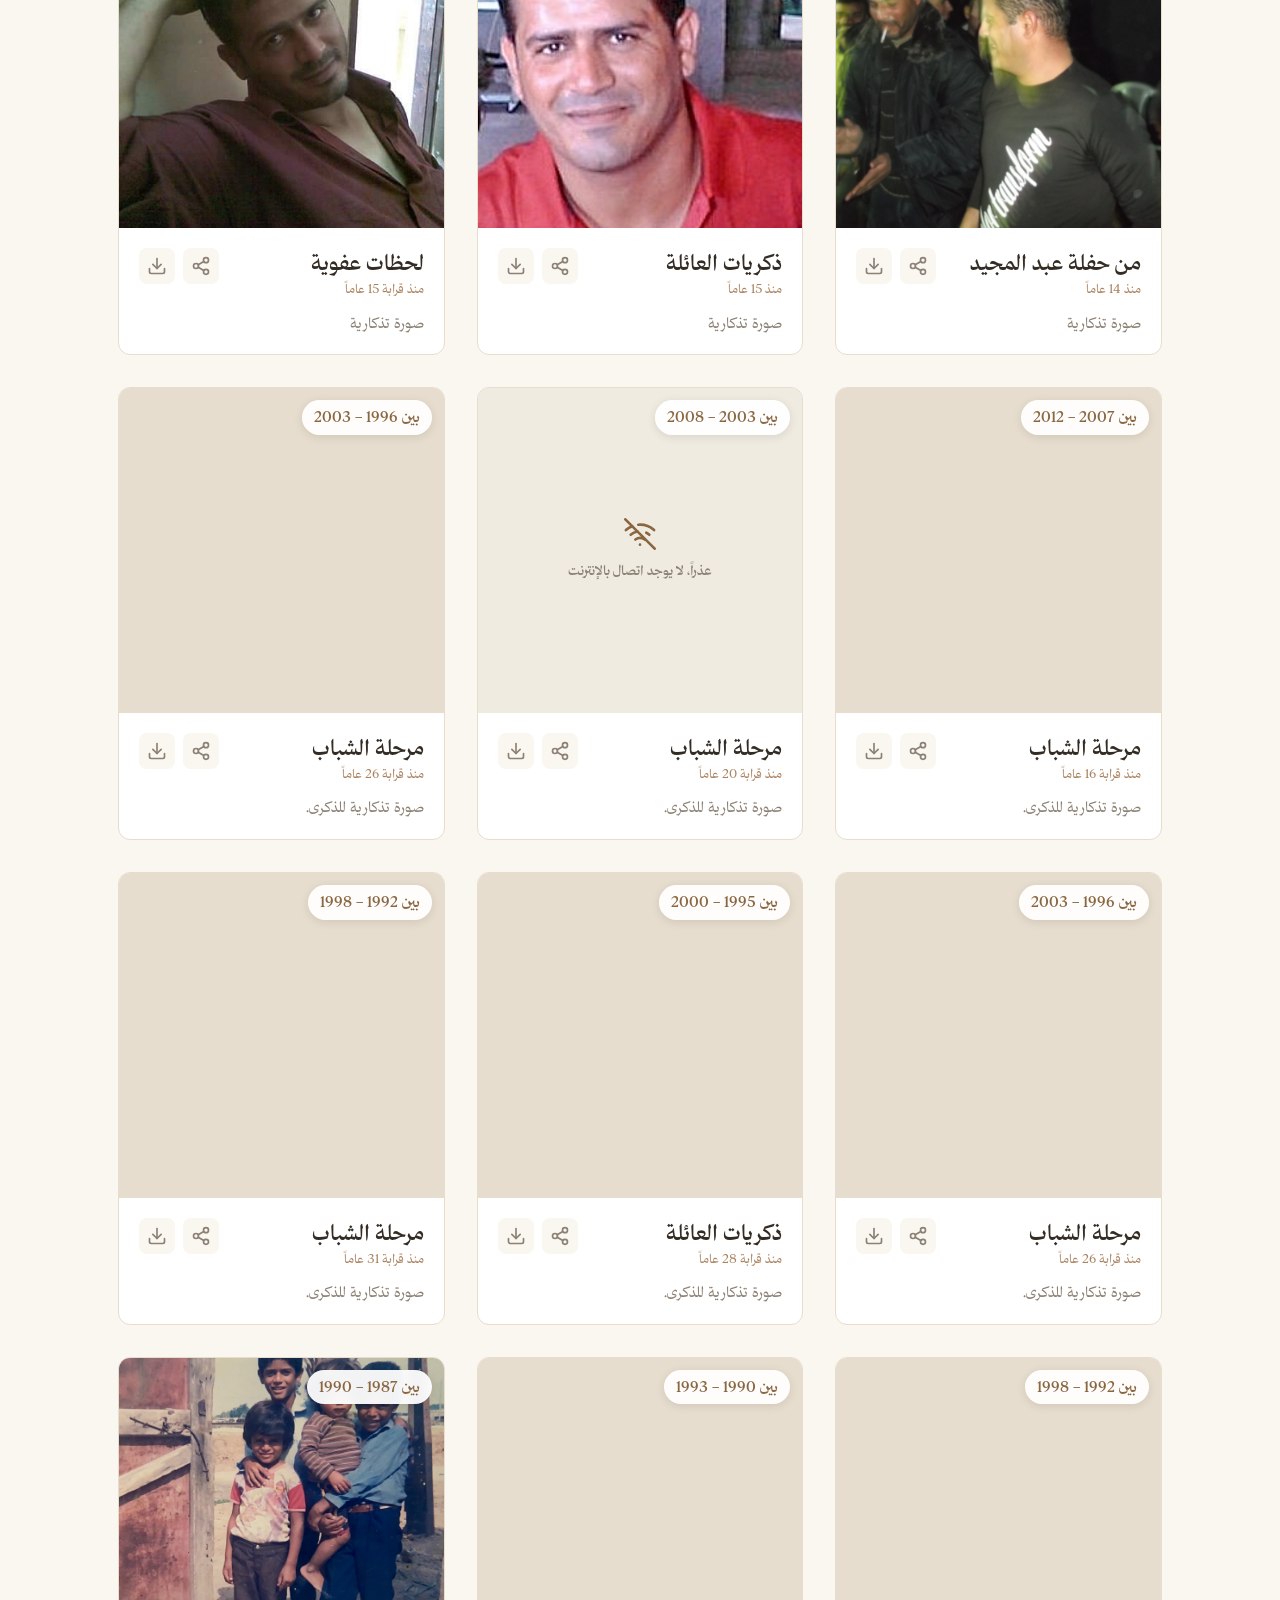
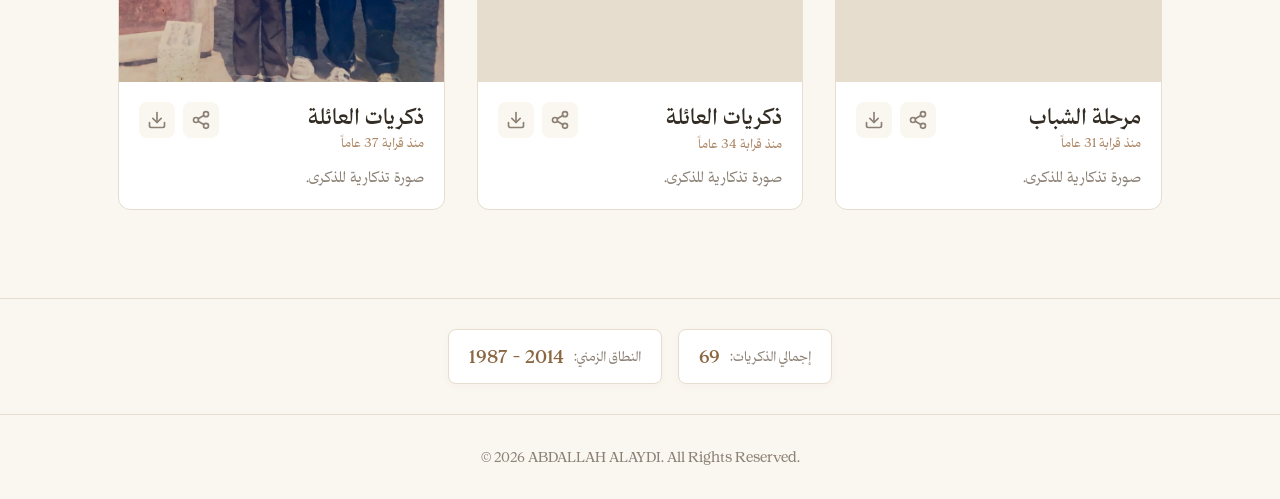
==== commit 2bc7b6ef: "Update index.html" ====
--- a/abdulmajeed/index.html
+++ b/abdulmajeed/index.html
@@ -7,6 +7,13 @@
 <meta name="apple-mobile-web-app-capable" content="yes">
 <meta name="apple-mobile-web-app-status-bar-style" content="default">
 <meta name="theme-color" content="#FAF6F0">
+
+<!-- روابط PWA الأساسية للآيفون والأندرويد -->
+<link rel="manifest" href="/manifest.json">
+<link rel="apple-touch-icon" sizes="180x180" href="/apple-touch-icon.png">
+<link rel="icon" type="image/png" sizes="32x32" href="/favicon-32x32.png">
+<link rel="icon" type="image/png" sizes="16x16" href="/favicon-16x16.png">
+<link rel="shortcut icon" href="/favicon.ico">
 
 <title>أرشيف عبد المجيد - عائلة العايدي</title>
 <meta name="description" content="أرشيف صور الشهيد عبد المجيد عبر السنين.">
@@ -75,16 +82,13 @@
   }
   
   *{box-sizing:border-box; margin:0; padding:0;}
-  
-  html {
-    scroll-behavior: smooth;
-  }
-
+
+  html {scroll-behavior: smooth;}
+  
   body{
     background:var(--bg); color:var(--ink);
     font-family: 'Thamania Text', serif;
-    font-weight: 400;
-    line-height:1.8; -webkit-font-smoothing:antialiased;
+    font-weight: 400; line-height:1.8; -webkit-font-smoothing:antialiased;
   }
 
   h1, h2, h3, h4, h5, h6, .photo-title, .stat-num, .year-badge, .sort-btn, .modal-title, .condition-title, .modal-btn-confirm {
@@ -95,448 +99,160 @@
   a{color:inherit; text-decoration:none;}
   .wrap{max-width:1100px; margin:0 auto; padding:0 28px;}
 
-  /* ---------- شريط تقدم القراءة العلوي ---------- */
   #progress-bar {
-    position: fixed;
-    top: 0;
-    right: 0;
-    height: 3px;
-    width: 0%;
+    position: fixed; top: 0; right: 0; height: 3px; width: 0%;
     background: linear-gradient(90deg, var(--sand), var(--sand-deep));
-    z-index: 9999;
-    transition: width 0.1s ease-out;
-  }
-  
-  /* ---------- Header ---------- */
+    z-index: 9999; transition: width 0.1s ease-out;
+  }
+  
   header{
     padding:40px 0 32px; text-align:center; border-bottom:1px solid var(--line);
     position: relative;
   }
-  .back-btn{
-    position: absolute; right: 28px; top: 40px;
-    color: var(--sand-deep); font-weight: 500; font-size: 0.9rem;
-    border: 1px solid var(--line); padding: 6px 14px; border-radius: 6px;
-    transition: 0.2s;
-  }
-  .back-btn:hover{background: var(--sand-deep); color: var(--card);}
-  header h1{
-    font-size:clamp(2rem, 4vw, 2.5rem);
-    color:var(--ink); margin-bottom:10px;
-  }
+  header h1{font-size:clamp(2rem, 4vw, 2.5rem); color:var(--ink); margin-bottom:10px;}
   header p{color:var(--mist); font-size:1rem;}
 
-  /* شريط ذكرى الارتقاء وأدوات الترتيب */
   .header-meta-bar {
-    margin-top: 20px;
-    display: flex;
-    justify-content: center;
-    align-items: center;
-    gap: 12px;
-    flex-wrap: wrap;
-  }
-
+    margin-top: 20px; display: flex; justify-content: center;
+    align-items: center; gap: 12px; flex-wrap: wrap;
+  }
   .memorial-pill {
-    display: inline-flex;
-    align-items: center;
-    gap: 8px;
-    background: var(--card);
-    border: 1px solid var(--line);
-    padding: 6px 16px;
-    border-radius: 30px;
-    font-size: 0.85rem;
-    color: var(--ink);
-    box-shadow: 0 2px 8px rgba(138,103,65,0.05);
-  }
-
-  .memorial-pill strong {
-    font-family: 'Thamania Sans', sans-serif;
-    color: var(--sand-deep);
-  }
-
+    display: inline-flex; align-items: center; gap: 8px;
+    background: var(--card); border: 1px solid var(--line);
+    padding: 6px 16px; border-radius: 30px; font-size: 0.85rem;
+    color: var(--ink); box-shadow: 0 2px 8px rgba(138,103,65,0.05);
+  }
+  .memorial-pill strong {color: var(--sand-deep);}
   .sort-btn {
-    background: var(--card);
-    color: var(--sand-deep);
-    border: 1px solid var(--line);
-    padding: 6px 16px;
-    border-radius: 30px;
-    font-size: 0.85rem;
-    cursor: pointer;
-    transition: all 0.2s ease;
-    display: inline-flex;
-    align-items: center;
-    gap: 6px;
-  }
-
-  .sort-btn:hover {
-    background: var(--sand-deep);
-    color: var(--card);
-    border-color: var(--sand-deep);
-  }
-
-  /* ---------- Stats Bar (Compact & Horizontal) ---------- */
-  .stats-section {
-    padding: 30px 0;
-    border-top: 1px solid var(--line);
-    background: var(--bg);
-  }
-  .stats-bar {
-    display: flex;
-    justify-content: center;
-    gap: 16px;
-    flex-wrap: wrap;
-  }
+    background: var(--card); color: var(--sand-deep);
+    border: 1px solid var(--line); padding: 6px 16px;
+    border-radius: 30px; font-size: 0.85rem; cursor: pointer;
+    transition: all 0.2s ease; display: inline-flex; align-items: center; gap: 6px;
+  }
+  .sort-btn:hover {background: var(--sand-deep); color: var(--card); border-color: var(--sand-deep);}
+
+  .stats-section {padding: 30px 0; border-top: 1px solid var(--line); background: var(--bg);}
+  .stats-bar {display: flex; justify-content: center; gap: 16px; flex-wrap: wrap;}
   .stat-item {
-    background: var(--card);
-    border: 1px solid var(--line);
-    padding: 10px 20px;
-    border-radius: 8px;
-    text-align: center;
-    display: flex;
-    align-items: center;
-    gap: 10px;
-    box-shadow: 0 2px 8px rgba(138,103,65,0.03);
-  }
-  .stat-num {
-    font-size: 1.15rem;
-    color: var(--sand-deep);
-    direction: ltr;
-    display: inline-block;
-  }
-  .stat-label {
-    font-size: 0.85rem;
-    color: var(--mist);
-  }
-
-  /* ---------- Gallery Grid ---------- */
+    background: var(--card); border: 1px solid var(--line);
+    padding: 10px 20px; border-radius: 8px; text-align: center;
+    display: flex; align-items: center; gap: 10px; box-shadow: 0 2px 8px rgba(138,103,65,0.03);
+  }
+  .stat-num {font-size: 1.15rem; color: var(--sand-deep); direction: ltr; display: inline-block;}
+  .stat-label {font-size: 0.85rem; color: var(--mist);}
+
   main{padding:50px 0 88px;}
-  .gallery{
-    display:grid;
-    grid-template-columns:repeat(auto-fill, minmax(280px, 1fr));
-    gap:32px;
-  }
+  .gallery{display:grid; grid-template-columns:repeat(auto-fill, minmax(280px, 1fr)); gap:32px;}
   .photo-card{
-    background:var(--card); border:1px solid var(--line);
-    border-radius:12px; overflow:hidden;
+    background:var(--card); border:1px solid var(--line); border-radius:12px; overflow:hidden;
     transition:box-shadow 0.3s ease, transform 0.3s ease, opacity 0.5s ease;
-    opacity: 0;
-    transform: translateY(18px);
-  }
-  .photo-card.visible {
-    opacity: 1;
-    transform: translateY(0);
-  }
-  .photo-card:hover{
-    box-shadow:0 12px 28px rgba(138,103,65,0.12); transform:translateY(-3px);
-  }
-
-  .photo-card.highlighted {
-    border: 2px solid var(--sand-deep);
-    box-shadow: 0 0 20px rgba(138,103,65,0.25);
-  }
-  .photo-frame{
-    position: relative; aspect-ratio:1/1; 
-    background:var(--line); overflow:hidden;
-    cursor: zoom-in;
-  }
-  .photo-frame img{
-    width:100%; height:100%; object-fit:cover;
-    transition: transform 0.4s ease;
-  }
+    opacity: 0; transform: translateY(18px);
+  }
+  .photo-card.visible {opacity: 1; transform: translateY(0);}
+  .photo-card:hover{box-shadow:0 12px 28px rgba(138,103,65,0.12); transform:translateY(-3px);}
+  .photo-card.highlighted {border: 2px solid var(--sand-deep); box-shadow: 0 0 20px rgba(138,103,65,0.25);}
+  
+  .photo-frame{position: relative; aspect-ratio:1/1; background:var(--line); overflow:hidden; cursor: zoom-in;}
+  .photo-frame img{width:100%; height:100%; object-fit:cover; transition: transform 0.4s ease;}
   .photo-card:hover .photo-frame img{transform: scale(1.03);}
   
+  /* صندوق خطأ الصور عند غياب الإنترنت */
+  .img-error-box {
+      display: flex; flex-direction: column; align-items: center; justify-content: center;
+      background: #F0EBE1; color: var(--mist); width: 100%; height: 100%;
+      position: absolute; top: 0; right: 0; text-align: center; padding: 20px; gap: 8px;
+  }
+  .img-error-box svg {stroke: var(--sand-deep);}
+  .img-error-box span {font-size: 0.85rem; font-family: 'Thamania Sans', sans-serif;}
+
   .year-badge{
     position: absolute; top: 12px; right: 12px;
     background: rgba(255, 255, 255, 0.94); color: var(--sand-deep);
-    font-size: 0.92rem;
-    padding: 4px 12px; border-radius: 20px; box-shadow: 0 2px 10px rgba(0,0,0,0.1);
-    z-index: 2;
-    backdrop-filter: blur(4px);
+    font-size: 0.92rem; padding: 4px 12px; border-radius: 20px; 
+    box-shadow: 0 2px 10px rgba(0,0,0,0.1); z-index: 2; backdrop-filter: blur(4px);
   }
   
   .photo-info{padding:20px;}
-
-  .info-header {
-    display: flex; justify-content: space-between;
-    align-items: flex-start; margin-bottom: 10px;
-    gap: 10px;
-  }
-  .title-wrap {
-    display: flex;
-    flex-direction: column;
-    gap: 2px;
-  }
-  .photo-title {
-    font-size: 1.35rem;
-    color: var(--ink); margin-bottom: 0;
-    line-height: 1.3;
-  }
-  .time-ago-sub {
-    font-size: 0.78rem;
-    color: var(--sand);
-  }
-  .actions {
-    display: flex; gap: 8px; align-items: center;
-    flex-shrink: 0;
-  }
+  .info-header {display: flex; justify-content: space-between; align-items: flex-start; margin-bottom: 10px; gap: 10px;}
+  .title-wrap {display: flex; flex-direction: column; gap: 2px;}
+  .photo-title {font-size: 1.35rem; color: var(--ink); margin-bottom: 0; line-height: 1.3;}
+  .time-ago-sub {font-size: 0.78rem; color: var(--sand);}
+  .actions {display: flex; gap: 8px; align-items: center; flex-shrink: 0;}
   .action-btn {
-    color: var(--mist); display: flex; align-items: center;
-    justify-content: center; padding: 8px;
-    border-radius: 8px; background: var(--bg); transition: all 0.2s ease;
-    border: none; cursor: pointer;
-  }
-  .action-btn:hover {
-    color: var(--sand-deep); background: var(--line); transform: translateY(-2px);
-  }
+    color: var(--mist); display: flex; align-items: center; justify-content: center; padding: 8px;
+    border-radius: 8px; background: var(--bg); transition: all 0.2s ease; border: none; cursor: pointer;
+  }
+  .action-btn:hover {color: var(--sand-deep); background: var(--line); transform: translateY(-2px);}
   .photo-desc {color: var(--mist); font-size: 0.92rem; line-height: 1.6;}
 
-  /* ---------- نافذة عرض الصورة المكبرة (Lightbox) ---------- */
+  /* تصميم الشريط العائم السفلي الموحد (Floating Dock) */
+  .floating-dock {
+    position: fixed; bottom: 24px; left: 50%; transform: translateX(-50%) translateY(100px);
+    background: rgba(255, 255, 255, 0.9); backdrop-filter: blur(12px); -webkit-backdrop-filter: blur(12px);
+    border: 1px solid var(--line); padding: 6px 12px; border-radius: 40px;
+    display: flex; align-items: center; gap: 6px; box-shadow: 0 10px 30px rgba(51, 44, 36, 0.12);
+    z-index: 9998; transition: transform 0.35s cubic-bezier(0.16, 1, 0.3, 1), opacity 0.35s ease;
+    opacity: 0; visibility: hidden;
+  }
+  .floating-dock.visible {transform: translateX(-50%) translateY(0); opacity: 1; visibility: visible;}
+  .dock-btn {
+    background: transparent; border: none; color: var(--ink); font-family: 'Thamania Sans', sans-serif;
+    font-size: 0.85rem; padding: 8px 14px; border-radius: 30px; cursor: pointer;
+    display: flex; align-items: center; gap: 6px; transition: all 0.2s ease; text-decoration: none;
+  }
+  .dock-btn:hover {background: var(--sand-deep); color: #FFFFFF;}
+  .dock-divider {width: 1px; height: 18px; background: var(--line);}
+
+  /* نوافذ التكبير والشروط */
   .lightbox {
-    position: fixed;
-    inset: 0;
-    background: rgba(28, 24, 20, 0.92);
-    backdrop-filter: blur(6px);
-    z-index: 10000;
-    display: flex;
-    flex-direction: column;
-    justify-content: center;
-    align-items: center;
-    padding: 20px;
-    opacity: 0;
-    visibility: hidden;
-    transition: opacity 0.3s ease, visibility 0.3s ease;
-  }
-
-  .lightbox.open {
-    opacity: 1;
-    visibility: visible;
-  }
-
+    position: fixed; inset: 0; background: rgba(28, 24, 20, 0.92); backdrop-filter: blur(6px);
+    z-index: 10000; display: flex; flex-direction: column; justify-content: center; align-items: center;
+    padding: 20px; opacity: 0; visibility: hidden; transition: opacity 0.3s ease, visibility 0.3s ease;
+  }
+  .lightbox.open {opacity: 1; visibility: visible;}
   .lightbox-close {
-    position: absolute;
-    top: 20px;
-    left: 20px;
-    background: rgba(255,255,255,0.12);
-    color: #FFFFFF;
-    border: none;
-    width: 42px;
-    height: 42px;
-    border-radius: 50%;
-    font-size: 1.4rem;
-    cursor: pointer;
-    display: flex;
-    align-items: center;
-    justify-content: center;
-    transition: background 0.2s ease;
-  }
-
-  .lightbox-close:hover {
-    background: rgba(255,255,255,0.25);
-  }
-
-  .lightbox-img {
-    max-width: 92vw;
-    max-height: 72vh;
-    border-radius: 12px;
-    object-fit: contain;
-    box-shadow: 0 15px 40px rgba(0,0,0,0.4);
-  }
-
-  .lightbox-caption {
-    margin-top: 16px;
-    text-align: center;
-    color: #FAF6F0;
-    max-width: 600px;
-  }
-
-  .lightbox-caption h3 {
-    font-size: 1.25rem;
-    color: #FFFFFF;
-    margin-bottom: 4px;
-  }
-
-  .lightbox-caption .lb-date {
-    font-size: 0.85rem;
-    color: var(--sand);
-    display: block;
-    margin-bottom: 6px;
-  }
-
-  .lightbox-caption p {
-    font-size: 0.92rem;
-    color: #E7DDCE;
-  }
-
-  /* ---------- نافذة شروط التنزيل (Download Modal - البطاقات الأيقونية السادة) ---------- */
+    position: absolute; top: 20px; left: 20px; background: rgba(255,255,255,0.12);
+    color: #FFFFFF; border: none; width: 42px; height: 42px; border-radius: 50%;
+    font-size: 1.4rem; cursor: pointer; display: flex; align-items: center; justify-content: center;
+  }
+  .lightbox-close:hover {background: rgba(255,255,255,0.25);}
+  .lightbox-img {max-width: 92vw; max-height: 72vh; border-radius: 12px; object-fit: contain; box-shadow: 0 15px 40px rgba(0,0,0,0.4);}
+  .lightbox-caption {margin-top: 16px; text-align: center; color: #FAF6F0; max-width: 600px;}
+  .lightbox-caption h3 {font-size: 1.25rem; color: #FFFFFF; margin-bottom: 4px;}
+  .lightbox-caption .lb-date {font-size: 0.85rem; color: var(--sand); display: block; margin-bottom: 6px;}
+  .lightbox-caption p {font-size: 0.92rem; color: #E7DDCE;}
+
   .download-modal {
-    position: fixed;
-    inset: 0;
-    background: rgba(28, 24, 20, 0.75);
-    backdrop-filter: blur(4px);
-    z-index: 10001;
-    display: flex;
-    justify-content: center;
-    align-items: center;
-    padding: 20px;
-    opacity: 0;
-    visibility: hidden;
-    transition: opacity 0.25s ease, visibility 0.25s ease;
-  }
-
-  .download-modal.open {
-    opacity: 1;
-    visibility: visible;
-  }
-
+    position: fixed; inset: 0; background: rgba(28, 24, 20, 0.75); backdrop-filter: blur(4px);
+    z-index: 10001; display: flex; justify-content: center; align-items: center; padding: 20px;
+    opacity: 0; visibility: hidden; transition: opacity 0.25s ease, visibility 0.25s ease;
+  }
+  .download-modal.open {opacity: 1; visibility: visible;}
   .modal-box {
-    background: var(--card);
-    border: 1px solid var(--line);
-    border-radius: 16px;
-    max-width: 440px;
-    width: 100%;
-    padding: 24px;
-    box-shadow: 0 20px 50px rgba(0,0,0,0.25);
-    transform: translateY(15px);
-    transition: transform 0.25s ease;
-  }
-
-  .download-modal.open .modal-box {
-    transform: translateY(0);
-  }
-
-  .modal-header {
-    display: flex;
-    justify-content: space-between;
-    align-items: center;
-    margin-bottom: 18px;
-    padding-bottom: 12px;
-    border-bottom: 1px solid var(--line);
-  }
-
-  .modal-title {
-    font-size: 1.2rem;
-    color: var(--ink);
-  }
-
-  .file-size-badge {
-    background: var(--bg);
-    border: 1px solid var(--line);
-    color: var(--sand-deep);
-    font-family: 'Thamania Sans', sans-serif;
-    font-size: 0.8rem;
-    padding: 4px 12px;
-    border-radius: 20px;
-    direction: ltr;
-  }
-
-  .conditions-list {
-    display: flex;
-    flex-direction: column;
-    gap: 10px;
-    margin-bottom: 22px;
-  }
-
-  .condition-card {
-    display: flex;
-    align-items: flex-start;
-    gap: 12px;
-    background: var(--bg);
-    border: 1px solid var(--line);
-    padding: 12px 14px;
-    border-radius: 10px;
-  }
-
-  .condition-icon {
-    color: var(--sand-deep);
-    flex-shrink: 0;
-    margin-top: 2px;
-    display: flex;
-    align-items: center;
-    justify-content: center;
-  }
-
-  .condition-text {
-    font-size: 0.88rem;
-    color: var(--ink);
-    line-height: 1.5;
-  }
-
-  .condition-title {
-    display: block;
-    font-size: 0.92rem;
-    color: var(--sand-deep);
-    margin-bottom: 2px;
-  }
-
-  .modal-actions {
-    display: flex;
-    gap: 10px;
-  }
-
-  .modal-btn-confirm {
-    flex: 1;
-    background: var(--sand-deep);
-    color: #FFFFFF;
-    text-align: center;
-    padding: 10px 16px;
-    border-radius: 10px;
-    font-size: 0.92rem;
-    cursor: pointer;
-    transition: background 0.2s ease;
-    border: none;
-    display: inline-flex;
-    align-items: center;
-    justify-content: center;
-    gap: 8px;
-  }
-
-  .modal-btn-confirm:hover {
-    background: var(--ink);
-  }
-
-  .modal-btn-cancel {
-    background: var(--bg);
-    color: var(--mist);
-    border: 1px solid var(--line);
-    padding: 10px 18px;
-    border-radius: 10px;
-    font-family: 'Thamania Sans', sans-serif;
-    font-size: 0.9rem;
-    cursor: pointer;
-    transition: all 0.2s ease;
-  }
-
-  .modal-btn-cancel:hover {
-    color: var(--ink);
-    border-color: var(--mist);
-  }
-
-  /* ---------- Footer ---------- */
-  footer {
-    text-align: center;
-    padding: 30px 0;
-    color: var(--mist);
-    font-size: 0.85rem;
-    border-top: 1px solid var(--line);
-    background: var(--bg);
-  }
-
-  footer span {
-    direction: ltr;
-    display: inline-block;
-  }
-
+    background: var(--card); border: 1px solid var(--line); border-radius: 16px; max-width: 440px;
+    width: 100%; padding: 24px; box-shadow: 0 20px 50px rgba(0,0,0,0.25); transform: translateY(15px); transition: transform 0.25s ease;
+  }
+  .download-modal.open .modal-box {transform: translateY(0);}
+  .modal-header {display: flex; justify-content: space-between; align-items: center; margin-bottom: 18px; padding-bottom: 12px; border-bottom: 1px solid var(--line);}
+  .modal-title {font-size: 1.2rem; color: var(--ink);}
+  .file-size-badge {background: var(--bg); border: 1px solid var(--line); color: var(--sand-deep); font-family: 'Thamania Sans', sans-serif; font-size: 0.8rem; padding: 4px 12px; border-radius: 20px; direction: ltr;}
+  .conditions-list {display: flex; flex-direction: column; gap: 10px; margin-bottom: 22px;}
+  .condition-card {display: flex; align-items: flex-start; gap: 12px; background: var(--bg); border: 1px solid var(--line); padding: 12px 14px; border-radius: 10px;}
+  .condition-icon {color: var(--sand-deep); flex-shrink: 0; margin-top: 2px; display: flex; align-items: center; justify-content: center;}
+  .condition-text {font-size: 0.88rem; color: var(--ink); line-height: 1.5;}
+  .condition-title {display: block; font-size: 0.92rem; color: var(--sand-deep); margin-bottom: 2px;}
+  .modal-actions {display: flex; gap: 10px;}
+  .modal-btn-confirm {flex: 1; background: var(--sand-deep); color: #FFFFFF; text-align: center; padding: 10px 16px; border-radius: 10px; font-size: 0.92rem; cursor: pointer; display: inline-flex; align-items: center; justify-content: center; gap: 8px; border: none;}
+  .modal-btn-confirm:hover {background: var(--ink);}
+  .modal-btn-cancel {background: var(--bg); color: var(--mist); border: 1px solid var(--line); padding: 10px 18px; border-radius: 10px; font-family: 'Thamania Sans', sans-serif; font-size: 0.9rem; cursor: pointer;}
+  
+  footer {text-align: center; padding: 30px 0; color: var(--mist); font-size: 0.85rem; border-top: 1px solid var(--line); background: var(--bg);}
   #toast {
-    position: fixed; bottom: 30px; left: 50%; transform: translateX(-50%) translateY(100px);
-    background: var(--ink); color: var(--card); padding: 10px 24px;
-    border-radius: 30px; font-size: 0.9rem; box-shadow: 0 5px 15px rgba(0,0,0,0.2);
-    transition: transform 0.3s ease; z-index: 1000; opacity: 0;
-  }
-  #toast.show {
-    transform: translateX(-50%) translateY(0); opacity: 1;
-  }
-  
+    position: fixed; bottom: 30px; left: 50%; transform: translateX(-50%) translateY(100px); background: var(--ink); color: var(--card); padding: 10px 24px; border-radius: 30px; font-size: 0.9rem; z-index: 1000; opacity: 0; transition: transform 0.3s ease;
+  }
+  #toast.show {transform: translateX(-50%) translateY(0); opacity: 1;}
+
   @media (max-width:600px){
-    .back-btn {position: static; display: inline-block; margin-bottom: 20px;}
     .wrap {padding: 0 20px;}
     .modal-box {padding: 20px;}
   }
@@ -544,21 +260,18 @@
 </head>
 <body>
 
-<!-- شريط تقدم القراءة -->
 <div id="progress-bar"></div>
 
 <header>
   <div class="wrap">
-    <a href="/" class="back-btn">← العودة للأرشيف</a>
     <h1>أرشيف الشهيد عبد المجيد</h1>
     <p>توثيق للصور والذكريات مرتبة زمنياً.</p>
-
     <div class="header-meta-bar">
       <div class="memorial-pill">
         <span>تاريخ الارتقاء: <strong>25 يوليو 2014</strong></span>
         <span id="martyrdom-elapsed"></span>
       </div>
-      <button type="button" class="sort-btn" id="sort-toggle-btn" title="تغيير ترتيب العرض">
+      <button type="button" class="sort-btn" id="sort-toggle-btn">
         <span id="sort-label">الترتيب: الأحدث أولاً</span>
         <span>⇅</span>
       </button>
@@ -572,25 +285,18 @@
   </div>
 </main>
 
-<!-- شريط الإحصائيات في الأسفل -->
 <section class="stats-section" id="stats-section" style="display: none;">
   <div class="wrap">
     <div class="stats-bar">
-      <div class="stat-item">
-        <span class="stat-label">إجمالي الذكريات:</span>
-        <span class="stat-num" id="total-memories">0</span>
-      </div>
-      <div class="stat-item">
-        <span class="stat-label">النطاق الزمني:</span>
-        <span class="stat-num" id="time-span">-</span>
-      </div>
+      <div class="stat-item"><span class="stat-label">إجمالي الذكريات:</span><span class="stat-num" id="total-memories">0</span></div>
+      <div class="stat-item"><span class="stat-label">النطاق الزمني:</span><span class="stat-num" id="time-span">-</span></div>
     </div>
   </div>
 </section>
 
-<!-- نافذة تكبير الصور (Lightbox) -->
+<!-- نافذة تكبير الصور -->
 <div class="lightbox" id="lightbox" aria-hidden="true">
-  <button type="button" class="lightbox-close" id="lightbox-close" aria-label="إغلاق">×</button>
+  <button type="button" class="lightbox-close" id="lightbox-close">×</button>
   <img src="" alt="" class="lightbox-img" id="lightbox-img">
   <div class="lightbox-caption">
     <h3 id="lightbox-title"></h3>
@@ -599,453 +305,238 @@
   </div>
 </div>
 
-<!-- نافذة شروط تنزيل الصورة (Download Modal) -->
+<!-- نافذة الشروط -->
 <div class="download-modal" id="download-modal" aria-hidden="true">
   <div class="modal-box">
     <div class="modal-header">
       <h3 class="modal-title">شروط تنزيل الصورة</h3>
       <span class="file-size-badge" id="modal-file-size">جاري الحساب...</span>
     </div>
-
     <div class="conditions-list">
-      <!-- البطاقة الأولى: حساسية صور الشهداء -->
       <div class="condition-card">
-        <div class="condition-icon">
-          <svg width="22" height="22" viewBox="0 0 24 24" fill="none" stroke="currentColor" stroke-width="2" stroke-linecap="round" stroke-linejoin="round">
-            <path d="M12 22s8-4 8-10V5l-8-3-8 3v7c0 6 8 10 8 10z"></path>
-          </svg>
-        </div>
-        <div class="condition-text">
-          <span class="condition-title">حساسية المحتوى</span>
-          هذه الصور توثيقية وحساسة لأنها تخص شهداء، يُرجى التعامل معها بما يليق بمكانتهم.
-        </div>
+        <div class="condition-icon"><svg width="22" height="22" viewBox="0 0 24 24" fill="none" stroke="currentColor" stroke-width="2" stroke-linecap="round" stroke-linejoin="round"><path d="M12 22s8-4 8-10V5l-8-3-8 3v7c0 6 8 10 8 10z"></path></svg></div>
+        <div class="condition-text"><span class="condition-title">حساسية المحتوى</span>هذه الصور توثيقية وحساسة لأنها تخص شهداء، يُرجى التعامل معها بما يليق بمكانتهم.</div>
       </div>
-
-      <!-- البطاقة الثانية: خصوصية الأحياء -->
       <div class="condition-card">
-        <div class="condition-icon">
-          <svg width="22" height="22" viewBox="0 0 24 24" fill="none" stroke="currentColor" stroke-width="2" stroke-linecap="round" stroke-linejoin="round">
-            <path d="M17 21v-2a4 4 0 0 0-4-4H5a4 4 0 0 0-4 4v2"></path>
-            <circle cx="9" cy="7" r="4"></circle>
-            <path d="M23 21v-2a4 4 0 0 0-3-3.87"></path>
-            <path d="M16 3.13a4 4 0 0 1 0 7.75"></path>
-          </svg>
-        </div>
-        <div class="condition-text">
-          <span class="condition-title">خصوصية المرافقين الأحياء</span>
-          تحتوي بعض الصور على أشخاص أحياء برفقة الشهداء؛ يُرجى احترام خصوصيتهم التامة.
-        </div>
+        <div class="condition-icon"><svg width="22" height="22" viewBox="0 0 24 24" fill="none" stroke="currentColor" stroke-width="2" stroke-linecap="round" stroke-linejoin="round"><path d="M17 21v-2a4 4 0 0 0-4-4H5a4 4 0 0 0-4 4v2"></path><circle cx="9" cy="7" r="4"></circle><path d="M23 21v-2a4 4 0 0 0-3-3.87"></path><path d="M16 3.13a4 4 0 0 1 0 7.75"></path></svg></div>
+        <div class="condition-text"><span class="condition-title">خصوصية المرافقين الأحياء</span>تحتوي بعض الصور على أشخاص أحياء برفقة الشهداء؛ يُرجى احترام خصوصيتهم التامة.</div>
       </div>
-
-      <!-- البطاقة الثالثة: منع الذكاء الاصطناعي -->
       <div class="condition-card">
-        <div class="condition-icon">
-          <svg width="22" height="22" viewBox="0 0 24 24" fill="none" stroke="currentColor" stroke-width="2" stroke-linecap="round" stroke-linejoin="round">
-            <circle cx="12" cy="12" r="10"></circle>
-            <line x1="4.93" y1="4.93" x2="19.07" y2="19.07"></line>
-          </svg>
-        </div>
-        <div class="condition-text">
-          <span class="condition-title">حظر الذكاء الاصطناعي (AI)</span>
-          يُمنع منعاً باتاً تعديل الصورة أو معالجتها باستخدام الذكاء الاصطناعي بأي شكل من الأشكال.
-        </div>
+        <div class="condition-icon"><svg width="22" height="22" viewBox="0 0 24 24" fill="none" stroke="currentColor" stroke-width="2" stroke-linecap="round" stroke-linejoin="round"><circle cx="12" cy="12" r="10"></circle><line x1="4.93" y1="4.93" x2="19.07" y2="19.07"></line></svg></div>
+        <div class="condition-text"><span class="condition-title">حظر الذكاء الاصطناعي (AI)</span>يُمنع منعاً باتاً تعديل الصورة أو معالجتها باستخدام الذكاء الاصطناعي بأي شكل من الأشكال.</div>
       </div>
     </div>
-
     <div class="modal-actions">
-      <a href="#" download class="modal-btn-confirm" id="confirm-download-btn">
-        <svg width="18" height="18" viewBox="0 0 24 24" fill="none" stroke="currentColor" stroke-width="2" stroke-linecap="round" stroke-linejoin="round">
-          <path d="M21 15v4a2 2 0 0 1-2 2H5a2 2 0 0 1-2-2v-4"></path>
-          <polyline points="7 10 12 15 17 10"></polyline>
-          <line x1="12" y1="15" x2="12" y2="3"></line>
-        </svg>
-        <span>موافق وتنزيل الصورة</span>
-      </a>
+      <a href="#" download class="modal-btn-confirm" id="confirm-download-btn"><svg width="18" height="18" viewBox="0 0 24 24" fill="none" stroke="currentColor" stroke-width="2" stroke-linecap="round" stroke-linejoin="round"><path d="M21 15v4a2 2 0 0 1-2 2H5a2 2 0 0 1-2-2v-4"></path><polyline points="7 10 12 15 17 10"></polyline><line x1="12" y1="15" x2="12" y2="3"></line></svg><span>موافق وتنزيل الصورة</span></a>
       <button type="button" class="modal-btn-cancel" id="cancel-download-btn">إلغاء</button>
     </div>
   </div>
 </div>
 
-<!-- Footer -->
-<footer>
-  <div class="wrap">
-    <span>© 2026 ABDALLAH ALAYDI. All Rights Reserved.</span>
-  </div>
-</footer>
-
+<!-- الشريط العائم السفلي -->
+<div class="floating-dock" id="floatingDock">
+  <a href="/" class="dock-btn" title="الرئيسية">
+    <svg width="18" height="18" viewBox="0 0 24 24" fill="none" stroke="currentColor" stroke-width="2" stroke-linecap="round" stroke-linejoin="round"><path d="M3 9l9-7 9 7v11a2 2 0 0 1-2 2H5a2 2 0 0 1-2-2z"></path><polyline points="9 22 9 12 15 12 15 22"></polyline></svg>
+    <span>الرئيسية</span>
+  </a>
+  <div class="dock-divider"></div>
+  <button type="button" class="dock-btn" id="scrollTopBtn" title="العودة للأعلى">
+    <svg width="18" height="18" viewBox="0 0 24 24" fill="none" stroke="currentColor" stroke-width="2" stroke-linecap="round" stroke-linejoin="round"><line x1="12" y1="19" x2="12" y2="5"></line><polyline points="5 12 12 5 19 12"></polyline></svg>
+    <span>الأعلى</span>
+  </button>
+</div>
+
+<footer><div class="wrap"><span dir="ltr">© 2026 ABDALLAH ALAYDI. All Rights Reserved.</span></div></footer>
 <div id="toast">تم نسخ رابط البوست بنجاح!</div>
 
 <script>
-  const ARABIC_MONTHS = [
-    "يناير", "فبراير", "مارس", "أبريل", "مايو", "يونيو",
-    "يوليو", "أغسطس", "سبتمبر", "أكتوبر", "نوفمبر", "ديسمبر"
-  ];
+  const ARABIC_MONTHS = ["يناير", "فبراير", "مارس", "أبريل", "مايو", "يونيو", "يوليو", "أغسطس", "سبتمبر", "أكتوبر", "نوفمبر", "ديسمبر"];
 
   function analyzeDateInput(rawInput) {
     if (!rawInput) return null;
     const str = String(rawInput).trim();
-
     const rangeMatch = str.match(/^(\d{4})\s*[-–/]\s*(\d{4})$/);
     if (rangeMatch) {
-      const y1 = parseInt(rangeMatch[1], 10);
-      const y2 = parseInt(rangeMatch[2], 10);
-      const minY = Math.min(y1, y2);
-      const maxY = Math.max(y1, y2);
-
-      const startMs = new Date(minY, 0, 1).getTime();
-      const endMs = new Date(maxY, 11, 31).getTime();
+      const y1 = parseInt(rangeMatch[1], 10), y2 = parseInt(rangeMatch[2], 10);
+      const minY = Math.min(y1, y2), maxY = Math.max(y1, y2);
+      const startMs = new Date(minY, 0, 1).getTime(), endMs = new Date(maxY, 11, 31).getTime();
       const midMs = Math.round((startMs + endMs) / 2);
-      const midDate = new Date(midMs);
-
-      return {
-        type: "range",
-        isApprox: true,
-        minYear: minY,
-        maxYear: maxY,
-        sortTime: midMs,
-        badgeText: minY === maxY ? `${minY}` : `بين ${minY} – ${maxY}`,
-        refDate: midDate
-      };
-    }
-
+      return { type: "range", isApprox: true, minYear: minY, maxYear: maxY, sortTime: midMs, badgeText: minY === maxY ? `${minY}` : `بين ${minY} – ${maxY}`, refDate: new Date(midMs) };
+    }
     const fullMatch = str.match(/^(\d{4})\s*[-/]\s*(\d{1,2})\s*[-/]\s*(\d{1,2})$/);
     if (fullMatch) {
-      const y = parseInt(fullMatch[1], 10);
-      const m = parseInt(fullMatch[2], 10) - 1;
-      const d = parseInt(fullMatch[3], 10);
-      if (m >= 0 && m < 12 && d >= 1 && d <= 31) {
-        const dateObj = new Date(y, m, d);
-        return {
-          type: "full",
-          isApprox: false,
-          minYear: y,
-          maxYear: y,
-          sortTime: dateObj.getTime(),
-          badgeText: `${d} ${ARABIC_MONTHS[m]} ${y}`,
-          refDate: dateObj
-        };
-      }
-    }
-
+      const y = parseInt(fullMatch[1], 10), m = parseInt(fullMatch[2], 10) - 1, d = parseInt(fullMatch[3], 10);
+      if (m >= 0 && m < 12 && d >= 1 && d <= 31) return { type: "full", isApprox: false, minYear: y, maxYear: y, sortTime: new Date(y, m, d).getTime(), badgeText: `${d} ${ARABIC_MONTHS[m]} ${y}`, refDate: new Date(y, m, d) };
+    }
     const monthMatch = str.match(/^(\d{4})\s*[-/]\s*(\d{1,2})$/);
     if (monthMatch) {
-      const y = parseInt(monthMatch[1], 10);
-      const m = parseInt(monthMatch[2], 10) - 1;
-      if (m >= 0 && m < 12) {
-        const dateObj = new Date(y, m, 15);
-        return {
-          type: "month",
-          isApprox: false,
-          minYear: y,
-          maxYear: y,
-          sortTime: dateObj.getTime(),
-          badgeText: `${ARABIC_MONTHS[m]} ${y}`,
-          refDate: dateObj
-        };
-      }
-    }
-
+      const y = parseInt(monthMatch[1], 10), m = parseInt(monthMatch[2], 10) - 1;
+      if (m >= 0 && m < 12) return { type: "month", isApprox: false, minYear: y, maxYear: y, sortTime: new Date(y, m, 15).getTime(), badgeText: `${ARABIC_MONTHS[m]} ${y}`, refDate: new Date(y, m, 15) };
+    }
     const yearMatch = str.match(/(\d{4})/);
     if (yearMatch) {
-      const y = parseInt(yearMatch[1], 10);
-      const isApprox = str.includes("~") || str.includes("تقريب") || str.includes("حوالي");
-      const dateObj = new Date(y, 0, 1);
-      return {
-        type: "year",
-        isApprox: isApprox,
-        minYear: y,
-        maxYear: y,
-        sortTime: dateObj.getTime(),
-        badgeText: isApprox ? `قرابة ${y}` : `عام ${y}`,
-        refDate: dateObj
-      };
-    }
-
+      const y = parseInt(yearMatch[1], 10), isApprox = str.includes("~") || str.includes("تقريب") || str.includes("حوالي");
+      return { type: "year", isApprox: isApprox, minYear: y, maxYear: y, sortTime: new Date(y, 0, 1).getTime(), badgeText: isApprox ? `قرابة ${y}` : `عام ${y}`, refDate: new Date(y, 0, 1) };
+    }
     return null;
   }
 
   function calculateElapsedText(dateInfo) {
     if (!dateInfo || !dateInfo.refDate) return "";
-
-    const now = new Date();
-    const dateObj = dateInfo.refDate;
-    const prefix = dateInfo.isApprox ? "منذ قرابة " : "منذ ";
-
-    let years = now.getFullYear() - dateObj.getFullYear();
-    let months = now.getMonth() - dateObj.getMonth();
-
-    if (now.getDate() < dateObj.getDate()) {
-      months--;
-    }
-    if (months < 0) {
-      years--;
-      months += 12;
-    }
-
+    const now = new Date(), dateObj = dateInfo.refDate, prefix = dateInfo.isApprox ? "منذ قرابة " : "منذ ";
+    let years = now.getFullYear() - dateObj.getFullYear(), months = now.getMonth() - dateObj.getMonth();
+    if (now.getDate() < dateObj.getDate()) months--;
+    if (months < 0) { years--; months += 12; }
     if (years < 0) return "";
     if (years === 0 && months === 0) return "هذا الشهر";
-    if (years === 0) {
-      if (months === 1) return `${prefix}شهر`;
-      if (months === 2) return `${prefix}شهرين`;
-      if (months <= 10) return `${prefix}${months} أشهر`;
-      return `${prefix}${months} شهراً`;
-    }
+    if (years === 0) return (months === 1) ? `${prefix}شهر` : (months === 2) ? `${prefix}شهرين` : (months <= 10) ? `${prefix}${months} أشهر` : `${prefix}${months} شهراً`;
     if (years === 1) return `${prefix}عام`;
     if (years === 2) return `${prefix}عامين`;
-    if (years >= 3 && years <= 10) return `${prefix}${years} أعوام`;
-    return `${prefix}${years} عاماً`;
+    return (years >= 3 && years <= 10) ? `${prefix}${years} أعوام` : `${prefix}${years} عاماً`;
   }
 
   function showToast() {
-    const toast = document.getElementById("toast");
-    toast.classList.add("show");
-    setTimeout(() => {
-      toast.classList.remove("show");
-    }, 2500);
-  }
-
+    const toast = document.getElementById("toast"); toast.classList.add("show");
+    setTimeout(() => toast.classList.remove("show"), 2500);
+  }
+
+  const floatingDock = document.getElementById("floatingDock");
   window.addEventListener("scroll", () => {
     const scrollTop = window.scrollY;
     const docHeight = document.documentElement.scrollHeight - window.innerHeight;
-    const progress = docHeight > 0 ? (scrollTop / docHeight) * 100 : 0;
-    document.getElementById("progress-bar").style.width = `${progress}%`;
+    document.getElementById("progress-bar").style.width = docHeight > 0 ? `${(scrollTop / docHeight) * 100}%` : "0%";
+    if (scrollTop > 300) floatingDock.classList.add("visible");
+    else floatingDock.classList.remove("visible");
   });
 
+  document.getElementById("scrollTopBtn").addEventListener("click", () => {
+    window.scrollTo({ top: 0, behavior: "smooth" });
+  });
+
   document.addEventListener("DOMContentLoaded", async () => {
-    // حساب المدة منذ تاريخ ارتقاء الشهيد عبد المجيد (2014-07-25)
     const martyrdomInfo = analyzeDateInput("2014-07-25");
     const martyrdomElapsed = calculateElapsedText(martyrdomInfo);
-    if (martyrdomElapsed) {
-      document.getElementById("martyrdom-elapsed").textContent = `• (${martyrdomElapsed})`;
-    }
+    if (martyrdomElapsed) document.getElementById("martyrdom-elapsed").textContent = `• (${martyrdomElapsed})`;
 
     const container = document.getElementById("gallery-container");
     if (!container) return;
 
     const urlParams = new URLSearchParams(window.location.search);
     const targetId = urlParams.get("id");
-
-    let galleryData = [];
-    let sortNewestFirst = true;
-
-    // عناصر نافذة تكبير الصور (Lightbox)
-    const lightbox = document.getElementById("lightbox");
-    const lbImg = document.getElementById("lightbox-img");
-    const lbTitle = document.getElementById("lightbox-title");
-    const lbDate = document.getElementById("lightbox-date");
-    const lbDesc = document.getElementById("lightbox-desc");
-    const lbClose = document.getElementById("lightbox-close");
-
+    let galleryData = [], sortNewestFirst = true;
+
+    const lightbox = document.getElementById("lightbox"), lbImg = document.getElementById("lightbox-img"), lbTitle = document.getElementById("lightbox-title"), lbDate = document.getElementById("lightbox-date"), lbDesc = document.getElementById("lightbox-desc");
     function openLightbox(imgSrc, title, badgeText, elapsed, desc) {
-      lbImg.src = imgSrc;
-      lbImg.alt = title;
-      lbTitle.textContent = title;
-      lbDate.textContent = elapsed ? `${badgeText} (${elapsed})` : badgeText;
-      lbDesc.textContent = desc;
-      lightbox.classList.add("open");
-      document.body.style.overflow = "hidden";
-    }
-
-    function closeLightbox() {
-      lightbox.classList.remove("open");
-      document.body.style.overflow = "";
-    }
-
-    lbClose.addEventListener("click", closeLightbox);
-    lightbox.addEventListener("click", (e) => {
-      if (e.target === lightbox) closeLightbox();
-    });
-
-    // عناصر ودوال نافذة شروط التنزيل (Download Modal)
-    const downloadModal = document.getElementById("download-modal");
-    const modalFileSize = document.getElementById("modal-file-size");
-    const confirmDownloadBtn = document.getElementById("confirm-download-btn");
-    const cancelDownloadBtn = document.getElementById("cancel-download-btn");
-
+      lbImg.src = imgSrc; lbImg.alt = title; lbTitle.textContent = title; lbDate.textContent = elapsed ? `${badgeText} (${elapsed})` : badgeText; lbDesc.textContent = desc;
+      lightbox.classList.add("open"); document.body.style.overflow = "hidden";
+    }
+    function closeLightbox() { lightbox.classList.remove("open"); document.body.style.overflow = ""; }
+    document.getElementById("lightbox-close").addEventListener("click", closeLightbox);
+    lightbox.addEventListener("click", (e) => { if (e.target === lightbox) closeLightbox(); });
+
+    const downloadModal = document.getElementById("download-modal"), modalFileSize = document.getElementById("modal-file-size"), confirmDownloadBtn = document.getElementById("confirm-download-btn");
     async function openDownloadModal(imgUrl) {
-      confirmDownloadBtn.href = imgUrl;
-      modalFileSize.textContent = "جاري الحساب...";
-      downloadModal.classList.add("open");
-      document.body.style.overflow = "hidden";
-
-      // جلب حجم الصورة الحقيقي عبر طلب HEAD خفيف
+      confirmDownloadBtn.href = imgUrl; modalFileSize.textContent = "جاري الحساب...";
+      downloadModal.classList.add("open"); document.body.style.overflow = "hidden";
       try {
         const res = await fetch(imgUrl, { method: "HEAD" });
         const bytes = res.headers.get("Content-Length");
         if (bytes) {
           const sizeInMB = (bytes / (1024 * 1024)).toFixed(2);
-          modalFileSize.textContent = sizeInMB >= 1 
-            ? `${sizeInMB} MB` 
-            : `${(bytes / 1024).toFixed(0)} KB`;
-        } else {
-          modalFileSize.textContent = "الدقة الأصلية";
-        }
-      } catch (err) {
-        modalFileSize.textContent = "الدقة الأصلية";
-      }
-    }
-
-    function closeDownloadModal() {
-      downloadModal.classList.remove("open");
-      document.body.style.overflow = "";
-    }
-
-    cancelDownloadBtn.addEventListener("click", closeDownloadModal);
-    confirmDownloadBtn.addEventListener("click", () => {
-      setTimeout(closeDownloadModal, 150);
-    });
-    downloadModal.addEventListener("click", (e) => {
-      if (e.target === downloadModal) closeDownloadModal();
-    });
-
-    // مراقب الظهور الانسيابي للبطاقات (Scroll Reveal)
+          modalFileSize.textContent = sizeInMB >= 1 ? `${sizeInMB} MB` : `${(bytes / 1024).toFixed(0)} KB`;
+        } else modalFileSize.textContent = "الدقة الأصلية";
+      } catch (err) { modalFileSize.textContent = "الدقة الأصلية"; }
+    }
+    function closeDownloadModal() { downloadModal.classList.remove("open"); document.body.style.overflow = ""; }
+    document.getElementById("cancel-download-btn").addEventListener("click", closeDownloadModal);
+    confirmDownloadBtn.addEventListener("click", () => setTimeout(closeDownloadModal, 150));
+    downloadModal.addEventListener("click", (e) => { if (e.target === downloadModal) closeDownloadModal(); });
+
     const observer = new IntersectionObserver((entries) => {
-      entries.forEach(entry => {
-        if (entry.isIntersecting) {
-          entry.target.classList.add("visible");
-          observer.unobserve(entry.target);
-        }
-      });
+      entries.forEach(entry => { if (entry.isIntersecting) { entry.target.classList.add("visible"); observer.unobserve(entry.target); } });
     }, { threshold: 0.1 });
 
     function renderGallery() {
       galleryData.sort((a, b) => {
-        const timeA = a._dateInfo ? a._dateInfo.sortTime : 0;
-        const timeB = b._dateInfo ? b._dateInfo.sortTime : 0;
+        const timeA = a._dateInfo ? a._dateInfo.sortTime : 0, timeB = b._dateInfo ? b._dateInfo.sortTime : 0;
         return sortNewestFirst ? (timeB - timeA) : (timeA - timeB);
       });
-
       container.innerHTML = "";
-
       galleryData.forEach(item => {
         const itemId = item.id || item.title.replace(/\s+/g, '-');
-        const info = item._dateInfo;
-        const badgeText = info ? info.badgeText : item.year;
-        const elapsedText = calculateElapsedText(info);
-
+        const info = item._dateInfo, badgeText = info ? info.badgeText : item.year, elapsedText = calculateElapsedText(info);
         const card = document.createElement("article");
-        card.className = `photo-card ${itemId === targetId ? 'highlighted' : ''}`;
-        card.id = `post-${itemId}`;
-
+        card.className = `photo-card ${itemId === targetId ? 'highlighted' : ''}`; card.id = `post-${itemId}`;
         card.innerHTML = `
           <div class="photo-frame" title="اضغط لتكبير الصورة">
               <span class="year-badge">${badgeText}</span>
-              <img src="${item.image}" alt="${item.title}" loading="lazy" decoding="async">
+              <img src="${item.image}" alt="${item.title}" loading="lazy" decoding="async" onerror="this.style.display='none'; this.nextElementSibling.style.display='flex';">
+              <div class="img-error-box" style="display: none;">
+                  <svg width="32" height="32" viewBox="0 0 24 24" fill="none" stroke="currentColor" stroke-width="2" stroke-linecap="round" stroke-linejoin="round"><line x1="1" y1="1" x2="23" y2="23"></line><path d="M16.72 11.06A10.94 10.94 0 0 1 19 12.55"></path><path d="M5 12.55a10.94 10.94 0 0 1 5.17-2.39"></path><path d="M10.71 5.05A16 16 0 0 1 22.58 9"></path><path d="M1.42 9a15.91 15.91 0 0 1 4.7-2.88"></path><path d="M8.53 16.11a6 6 0 0 1 6.95 0"></path><line x1="12" y1="20" x2="12.01" y2="20"></line></svg>
+                  <span>عذراً، لا يوجد اتصال بالإنترنت</span>
+              </div>
           </div>
           <div class="photo-info">
               <div class="info-header">
-                  <div class="title-wrap">
-                    <h2 class="photo-title">${item.title}</h2>
-                    ${elapsedText ? `<span class="time-ago-sub">${elapsedText}</span>` : ''}
-                  </div>
+                  <div class="title-wrap"><h2 class="photo-title">${item.title}</h2>${elapsedText ? `<span class="time-ago-sub">${elapsedText}</span>` : ''}</div>
                   <div class="actions">
-                      <!-- زر المشاركة -->
-                      <button class="action-btn share-btn" data-id="${itemId}" title="مشاركة البوست">
-                          <svg width="20" height="20" viewBox="0 0 24 24" fill="none" stroke="currentColor" stroke-width="2" stroke-linecap="round" stroke-linejoin="round">
-                              <circle cx="18" cy="5" r="3"></circle>
-                              <circle cx="6" cy="12" r="3"></circle>
-                              <circle cx="18" cy="19" r="3"></circle>
-                              <line x1="8.59" y1="13.51" x2="15.42" y2="17.49"></line>
-                              <line x1="15.41" y1="6.51" x2="8.59" y2="10.49"></line>
-                          </svg>
-                      </button>
-                      <!-- زر فتح نافذة شروط التنزيل -->
-                      <button type="button" class="action-btn download-trigger-btn" data-img="${item.image}" title="تنزيل الصورة">
-                          <svg width="20" height="20" viewBox="0 0 24 24" fill="none" stroke="currentColor" stroke-width="2" stroke-linecap="round" stroke-linejoin="round">
-                              <path d="M21 15v4a2 2 0 0 1-2 2H5a2 2 0 0 1-2-2v-4"></path>
-                              <polyline points="7 10 12 15 17 10"></polyline>
-                              <line x1="12" y1="15" x2="12" y2="3"></line>
-                          </svg>
-                      </button>
+                      <button class="action-btn share-btn" data-id="${itemId}" title="مشاركة البوست"><svg width="20" height="20" viewBox="0 0 24 24" fill="none" stroke="currentColor" stroke-width="2" stroke-linecap="round" stroke-linejoin="round"><circle cx="18" cy="5" r="3"></circle><circle cx="6" cy="12" r="3"></circle><circle cx="18" cy="19" r="3"></circle><line x1="8.59" y1="13.51" x2="15.42" y2="17.49"></line><line x1="15.41" y1="6.51" x2="8.59" y2="10.49"></line></svg></button>
+                      <button type="button" class="action-btn download-trigger-btn" data-img="${item.image}" title="تنزيل الصورة"><svg width="20" height="20" viewBox="0 0 24 24" fill="none" stroke="currentColor" stroke-width="2" stroke-linecap="round" stroke-linejoin="round"><path d="M21 15v4a2 2 0 0 1-2 2H5a2 2 0 0 1-2-2v-4"></path><polyline points="7 10 12 15 17 10"></polyline><line x1="12" y1="15" x2="12" y2="3"></line></svg></button>
                   </div>
               </div>
               <p class="photo-desc">${item.desc}</p>
           </div>
         `;
-
-        card.querySelector(".photo-frame").addEventListener("click", () => {
-          openLightbox(item.image, item.title, badgeText, elapsedText, item.desc);
-        });
-
-        card.querySelector(".download-trigger-btn").addEventListener("click", () => {
-          openDownloadModal(item.image);
-        });
-
-        container.appendChild(card);
-        observer.observe(card);
+        card.querySelector(".photo-frame").addEventListener("click", () => openLightbox(item.image, item.title, badgeText, elapsedText, item.desc));
+        card.querySelector(".download-trigger-btn").addEventListener("click", () => openDownloadModal(item.image));
+        container.appendChild(card); observer.observe(card);
       });
-
       document.querySelectorAll(".share-btn").forEach(btn => {
         btn.addEventListener("click", (e) => {
-          const postId = e.currentTarget.getAttribute("data-id");
-          const shareUrl = `${window.location.origin}${window.location.pathname}?id=${postId}`;
-
-          if (navigator.share) {
-            navigator.share({
-              title: 'أرشيف الشهيد عبد المجيد',
-              url: shareUrl
-            }).catch(() => {});
-          } else {
-            navigator.clipboard.writeText(shareUrl).then(() => {
-              showToast();
-            });
-          }
+          const shareUrl = `${window.location.origin}${window.location.pathname}?id=${e.currentTarget.getAttribute("data-id")}`;
+          if (navigator.share) navigator.share({ title: 'أرشيف الشهيد عبد المجيد', url: shareUrl }).catch(() => {});
+          else navigator.clipboard.writeText(shareUrl).then(showToast);
         });
       });
     }
 
     document.getElementById("sort-toggle-btn").addEventListener("click", () => {
       sortNewestFirst = !sortNewestFirst;
-      document.getElementById("sort-label").textContent = sortNewestFirst
-        ? "الترتيب: الأحدث أولاً"
-        : "الترتيب: الأقدم أولاً";
+      document.getElementById("sort-label").textContent = sortNewestFirst ? "الترتيب: الأحدث أولاً" : "الترتيب: الأقدم أولاً";
       renderGallery();
     });
 
     try {
       const response = await fetch('../assets/data/abdulmajeed.json');
       if (!response.ok) throw new Error("تعذر جلب البيانات.");
+      const result = await response.json();
+      galleryData = (result.record.gallery || []).map(item => ({ ...item, _dateInfo: analyzeDateInput(item.year) }));
       
-      const result = await response.json();
-      const rawGallery = result.record.gallery || [];
-
-      galleryData = rawGallery.map(item => ({
-        ...item,
-        _dateInfo: analyzeDateInput(item.year)
-      }));
-
       if (galleryData.length > 0) {
         document.getElementById("total-memories").textContent = galleryData.length;
-
-        const validInfos = galleryData.map(item => item._dateInfo).filter(Boolean);
+        const validInfos = galleryData.map(i => i._dateInfo).filter(Boolean);
         if (validInfos.length > 0) {
-          const minYear = Math.min(...validInfos.map(i => i.minYear));
-          const maxYear = Math.max(...validInfos.map(i => i.maxYear));
-
-          document.getElementById("time-span").textContent =
-            minYear === maxYear ? `${minYear}` : `${minYear} - ${maxYear}`;
+          const minYear = Math.min(...validInfos.map(i => i.minYear)), maxYear = Math.max(...validInfos.map(i => i.maxYear));
+          document.getElementById("time-span").textContent = minYear === maxYear ? `${minYear}` : `${minYear} - ${maxYear}`;
         }
-        
         document.getElementById("stats-section").style.display = "block";
       }
-
       renderGallery();
-
       if (targetId) {
         const targetElement = document.getElementById(`post-${targetId}`);
-        if (targetElement) {
-          setTimeout(() => {
-            targetElement.scrollIntoView({ behavior: 'smooth', block: 'center' });
-          }, 300);
-        }
+        if (targetElement) setTimeout(() => targetElement.scrollIntoView({ behavior: 'smooth', block: 'center' }), 300);
       }
-
     } catch (error) {
-      console.error(error);
       container.innerHTML = "<p style='text-align:center; color:var(--mist);'>عذراً، تعذر تحميل أرشيف عبد المجيد حالياً.</p>";
     }
   });
+
+  // تفعيل تطبيق الويب (PWA) للعمل بدون إنترنت
+  if ('serviceWorker' in navigator) {
+    window.addEventListener('load', () => {
+      navigator.serviceWorker.register('/sw.js').catch(err => console.error(err));
+    });
+  }
 </script>
-
 </body>
 </html>
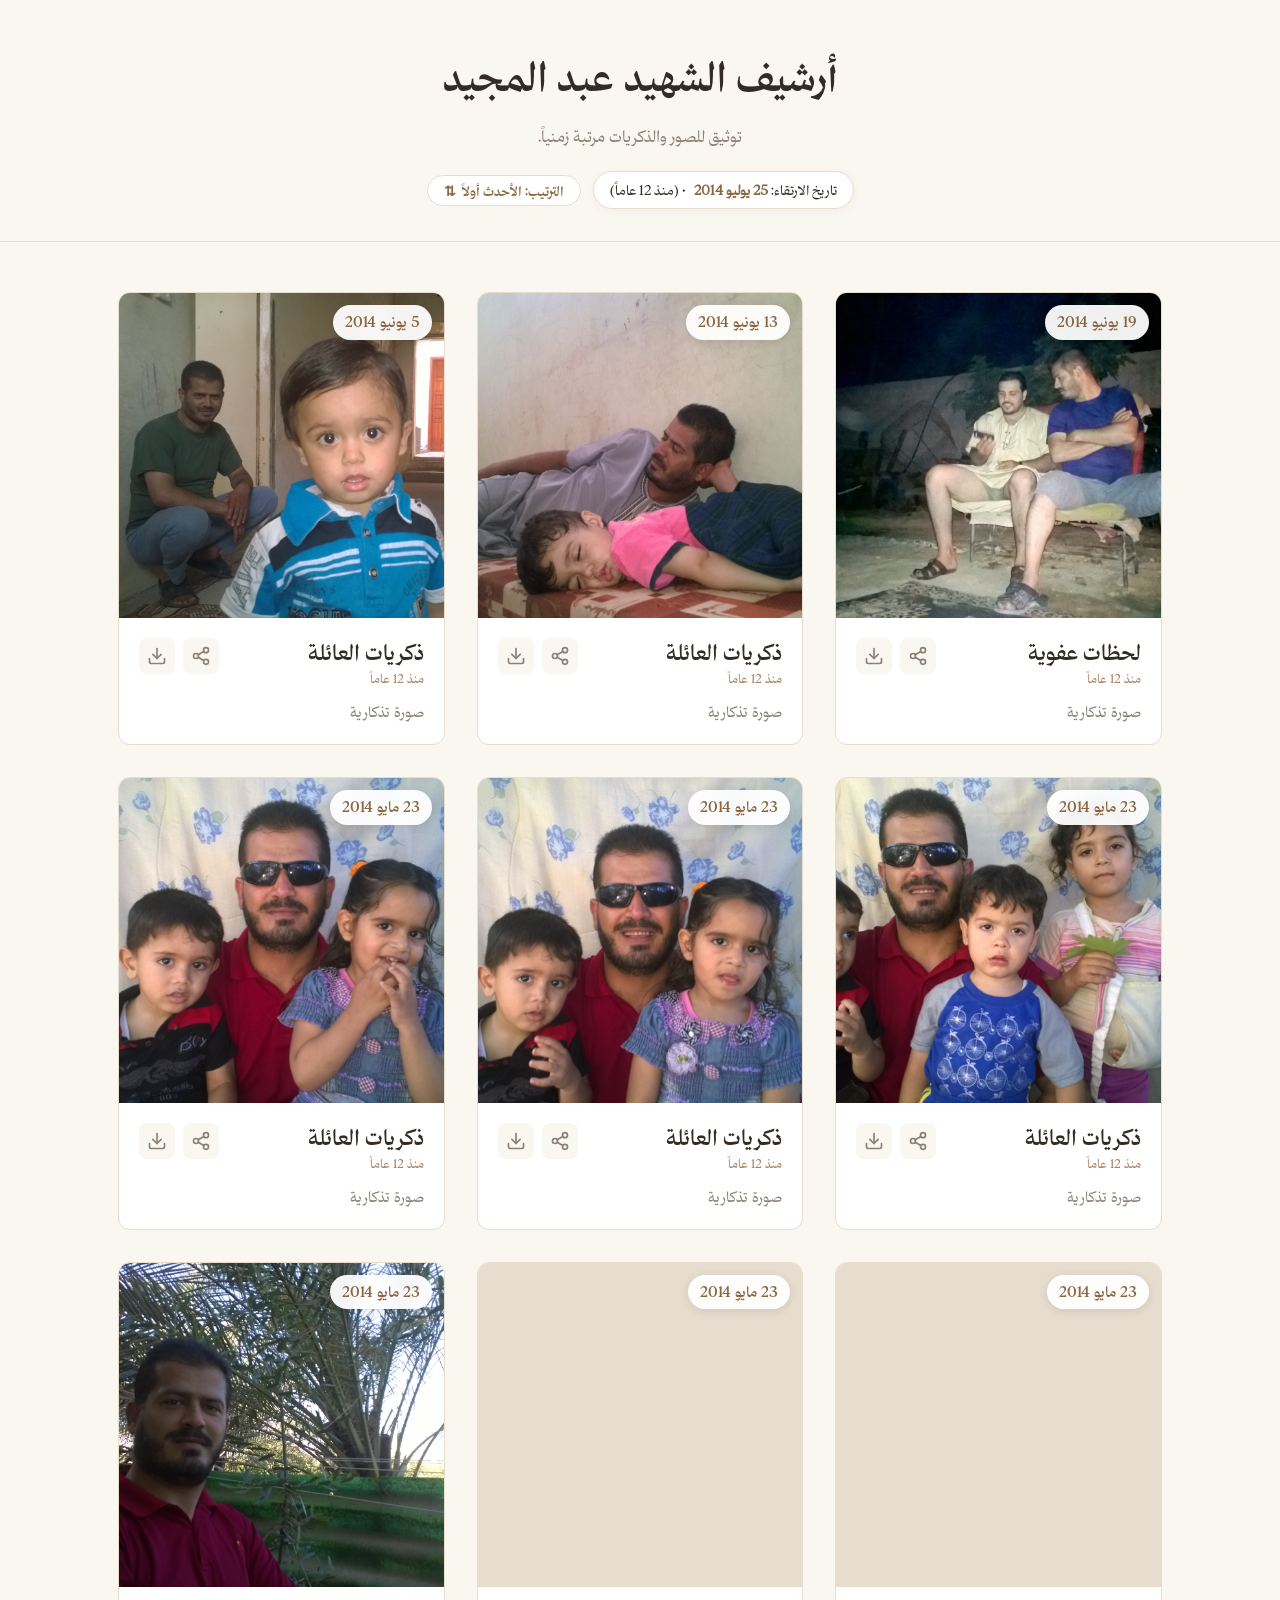
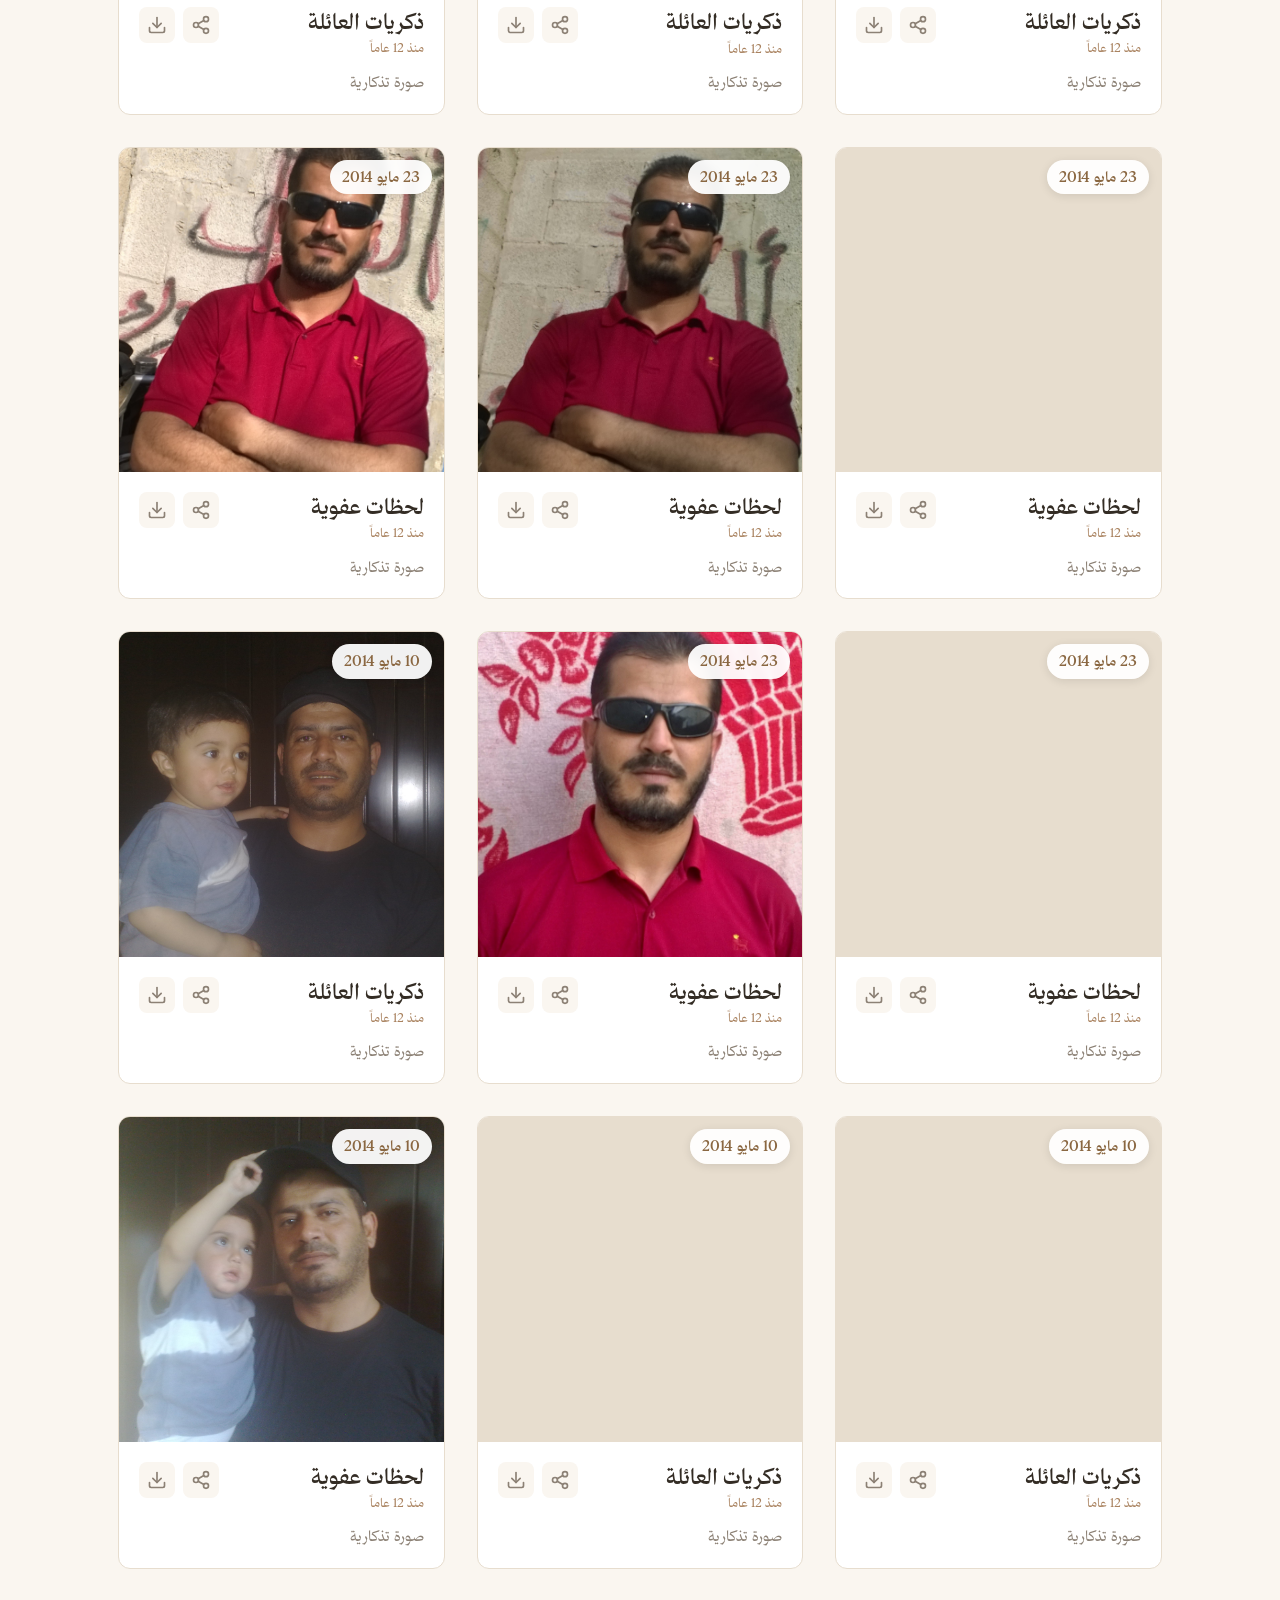
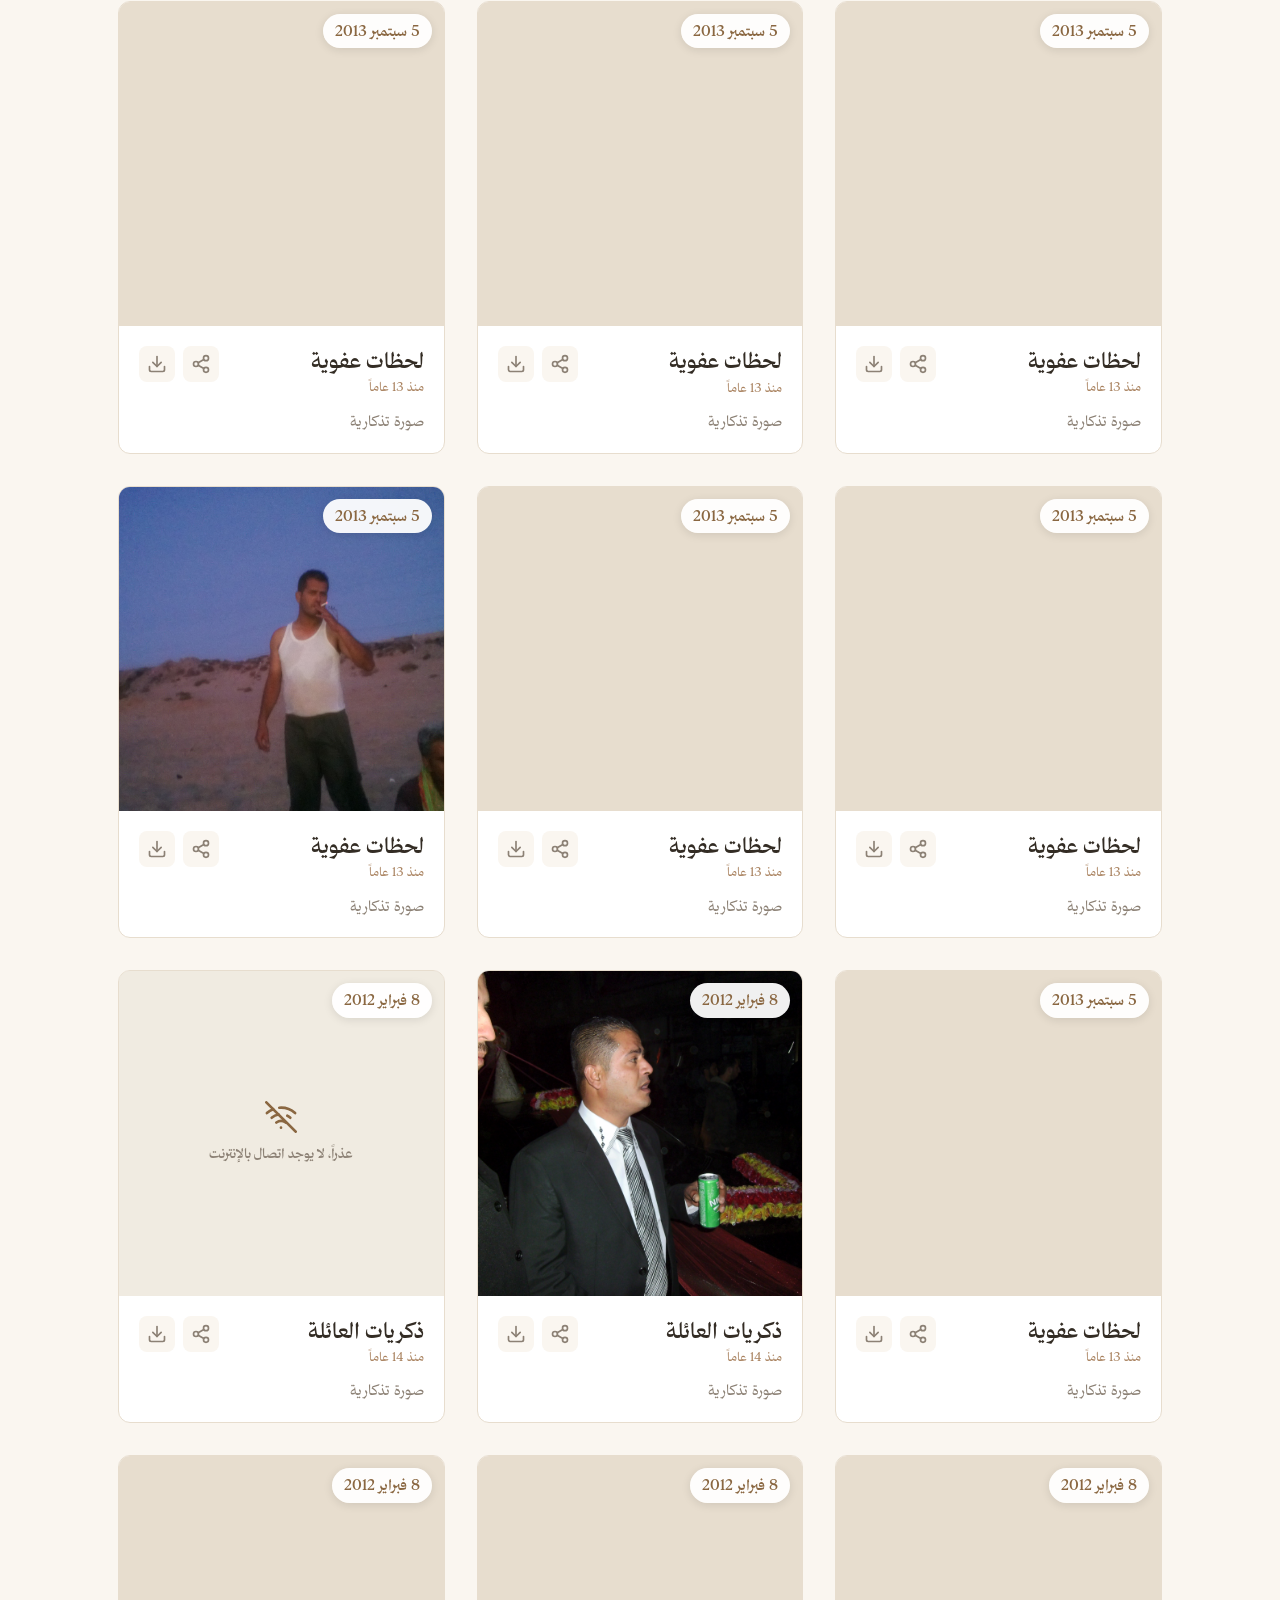
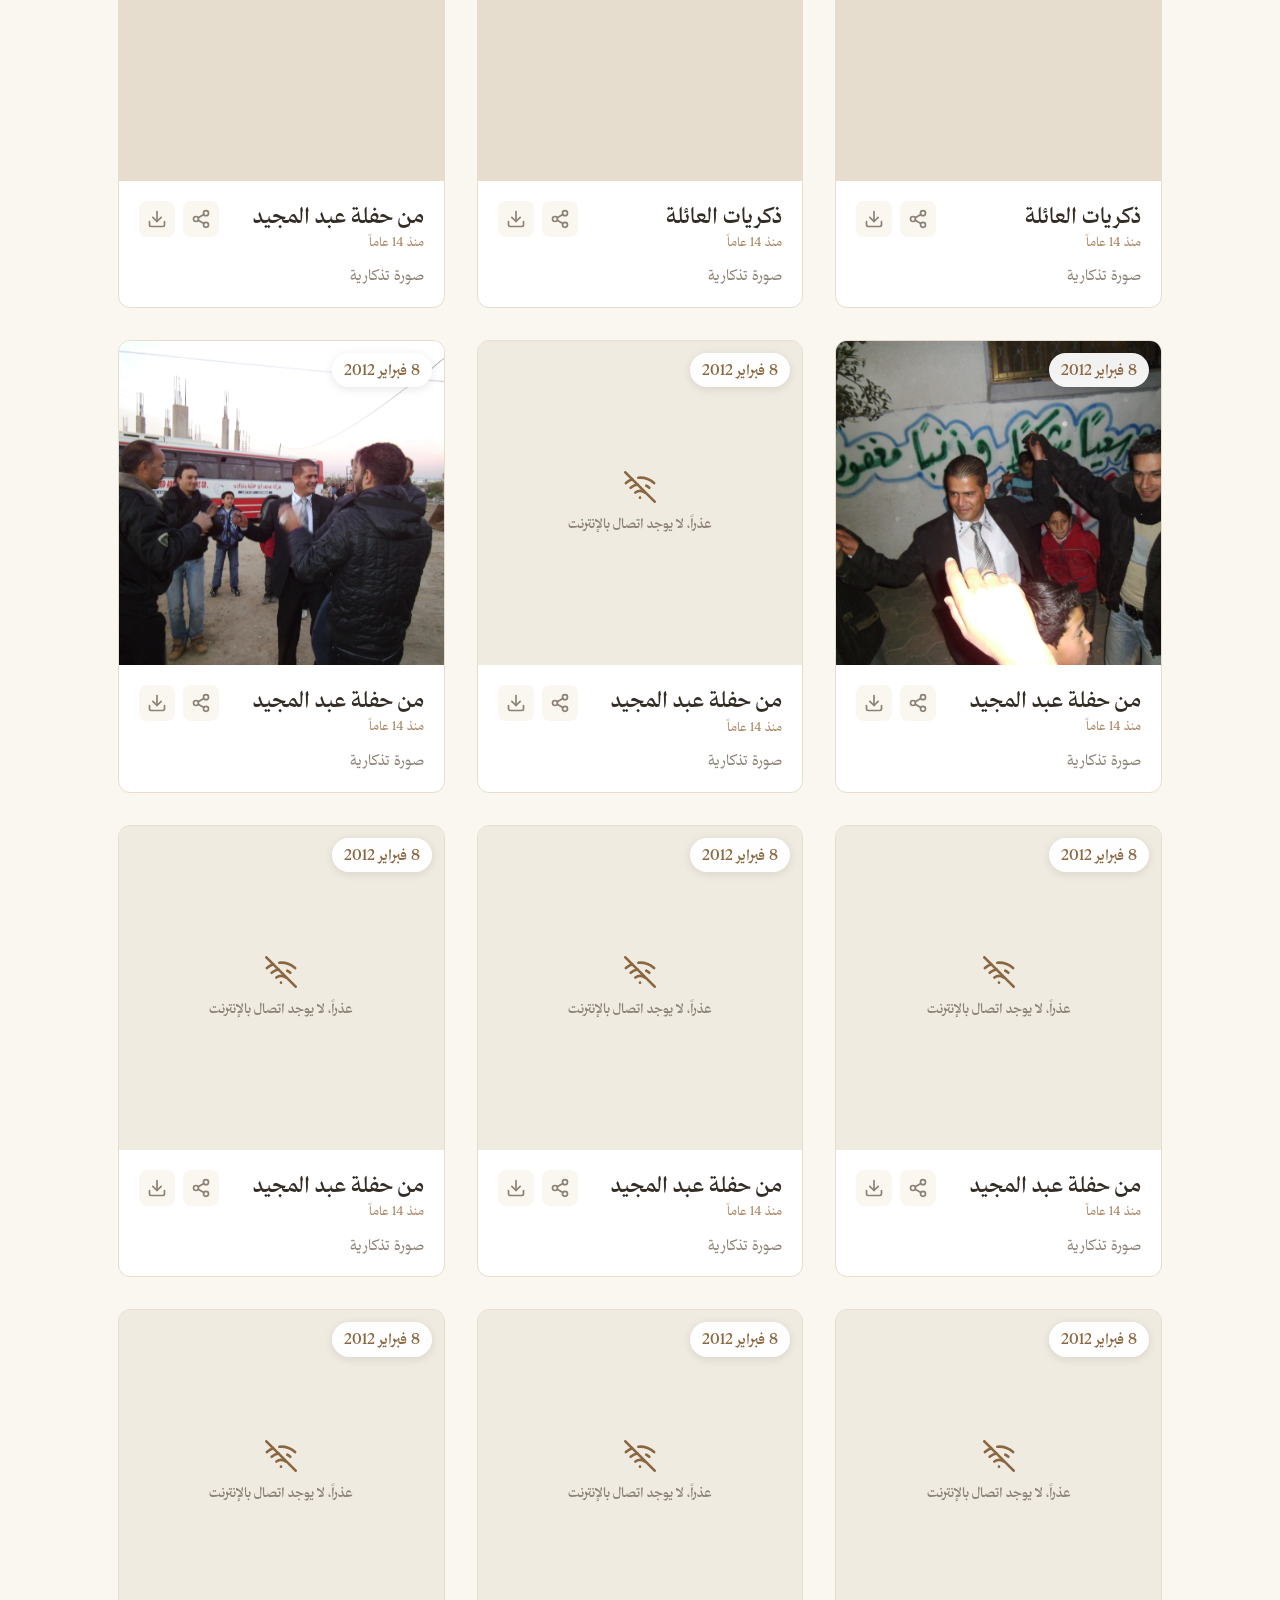
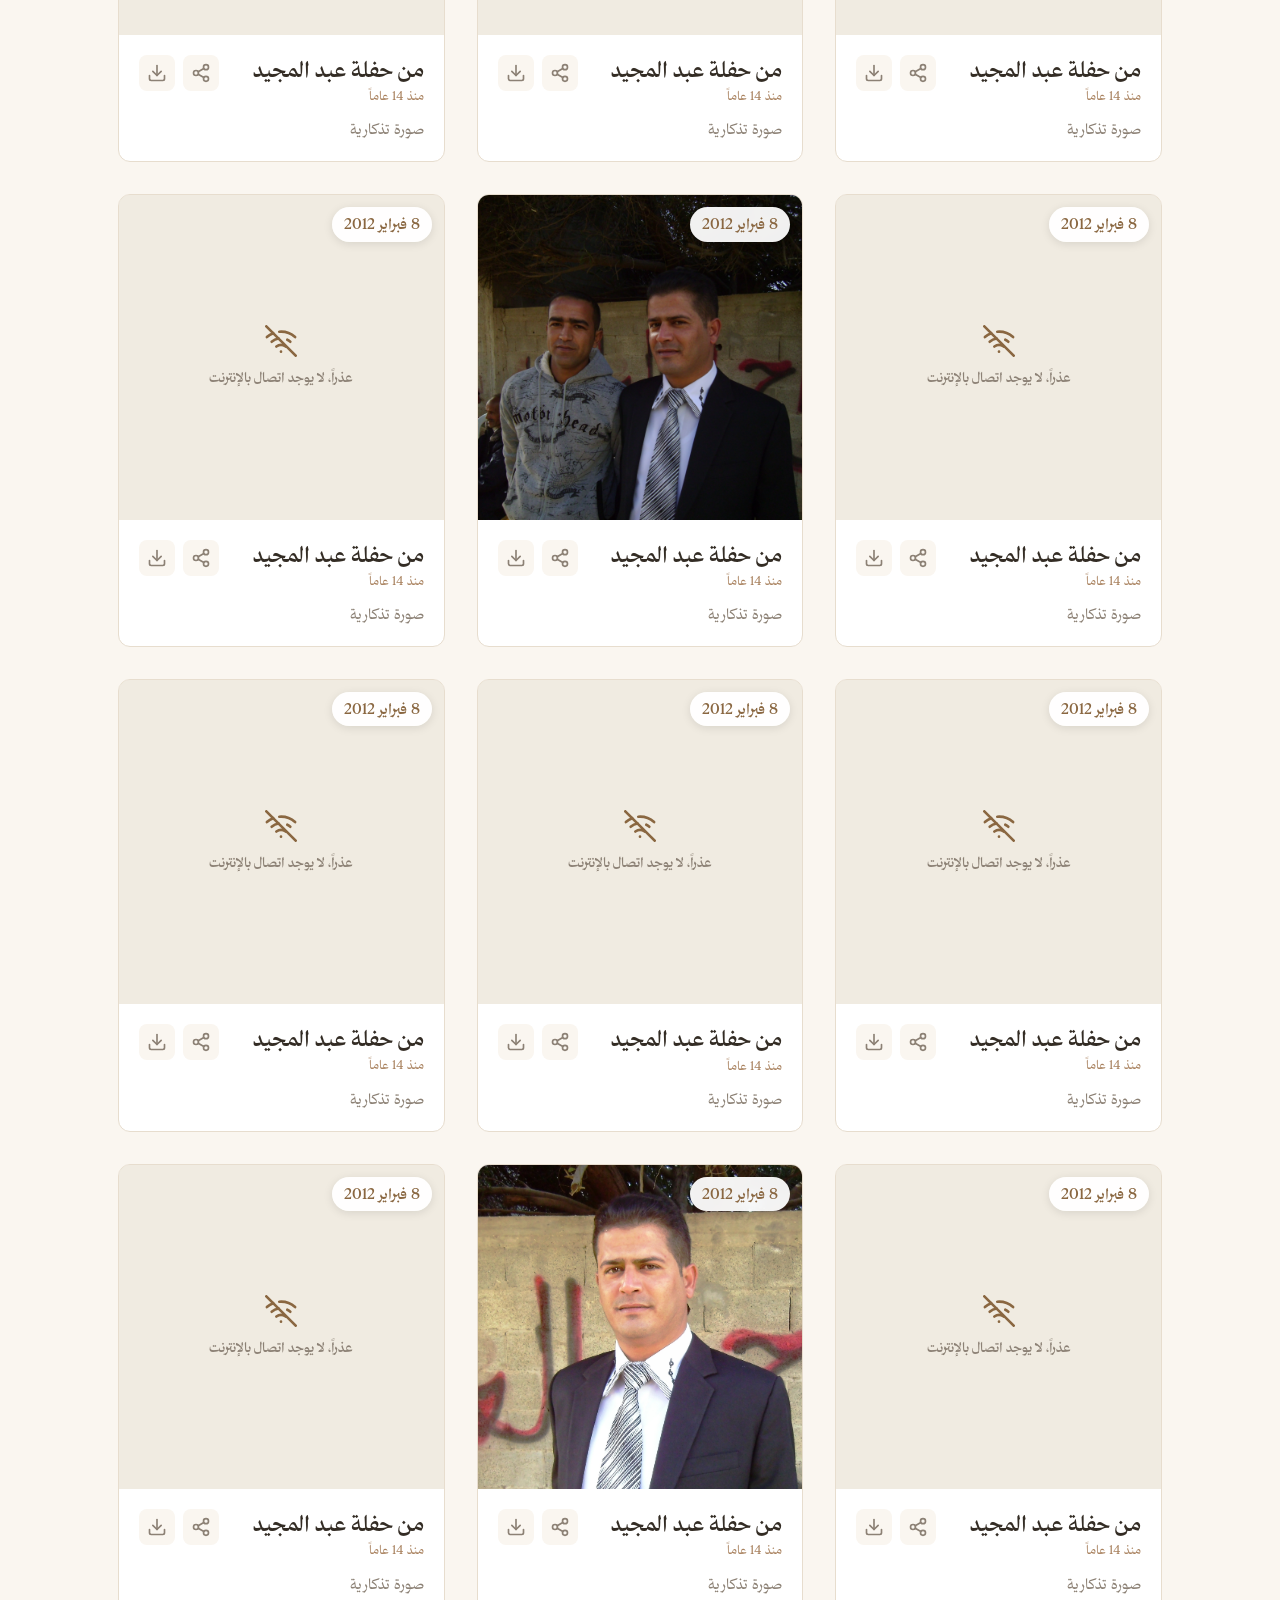
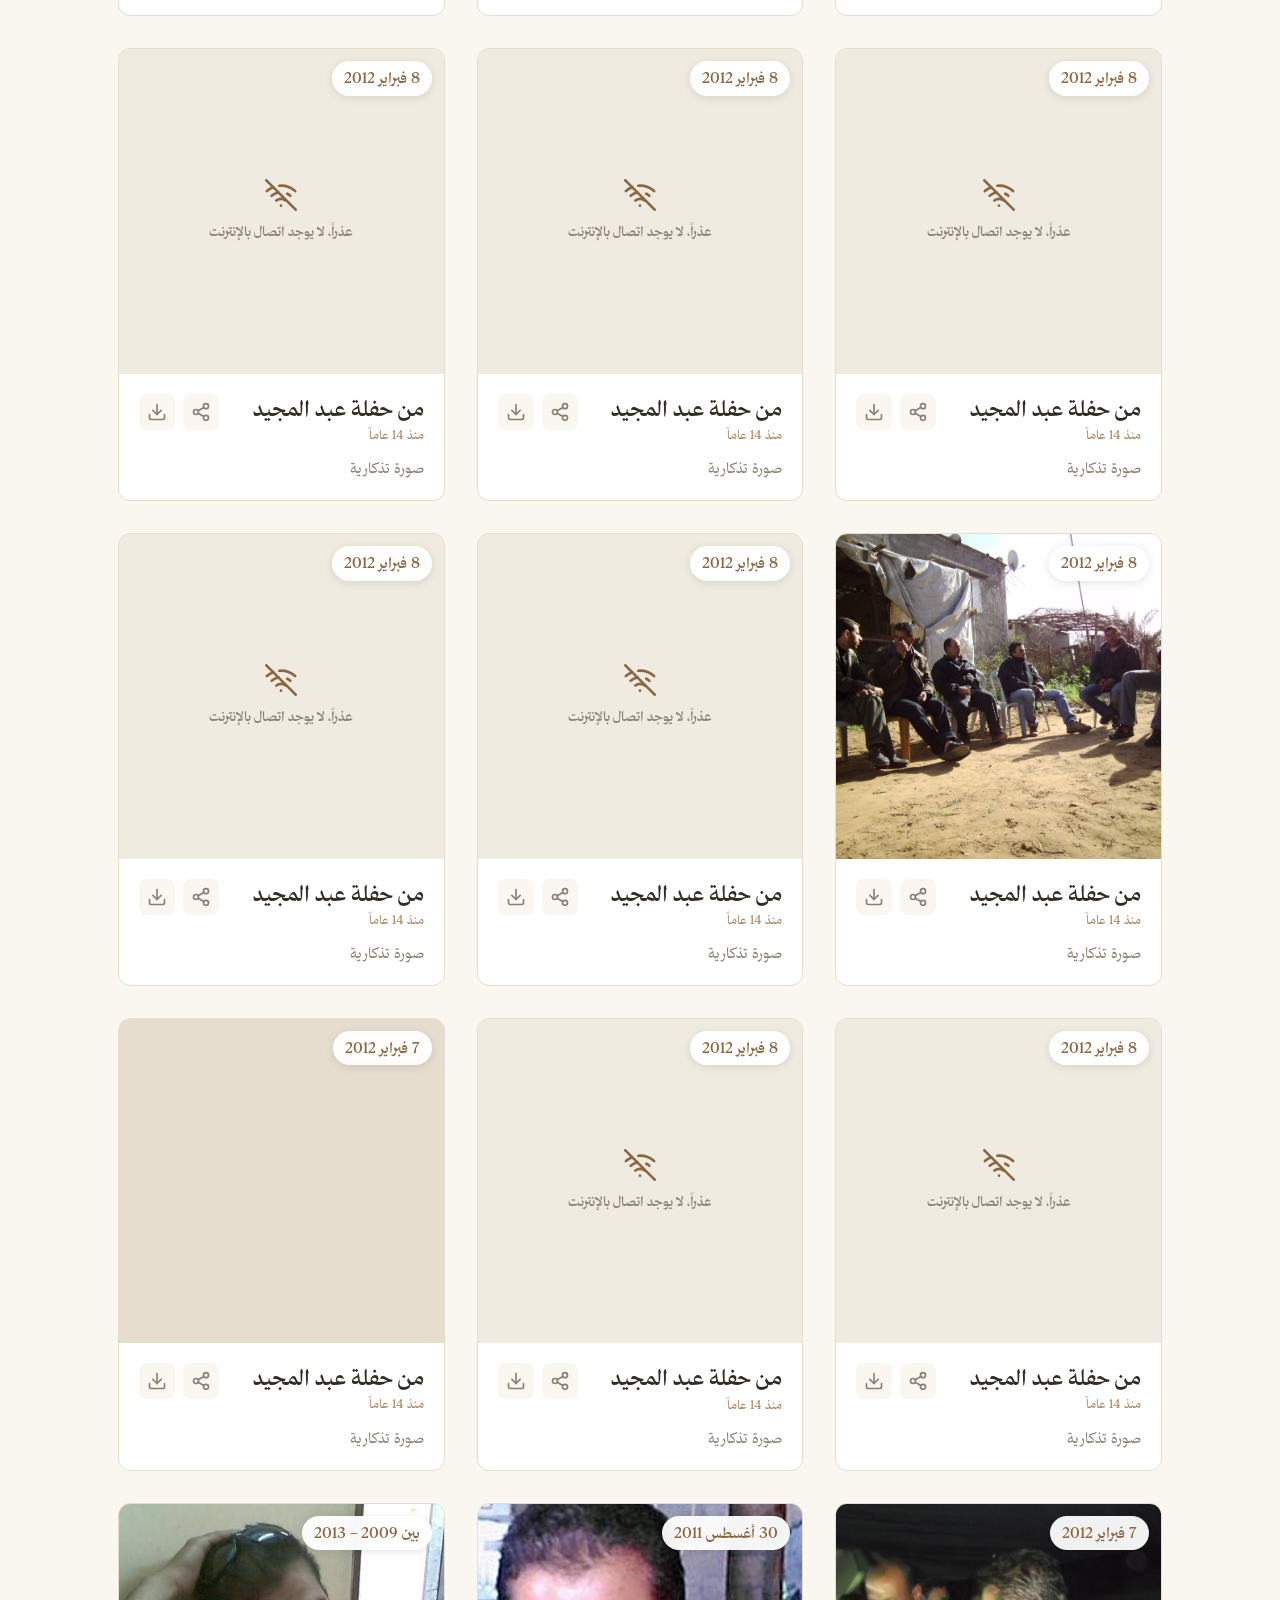
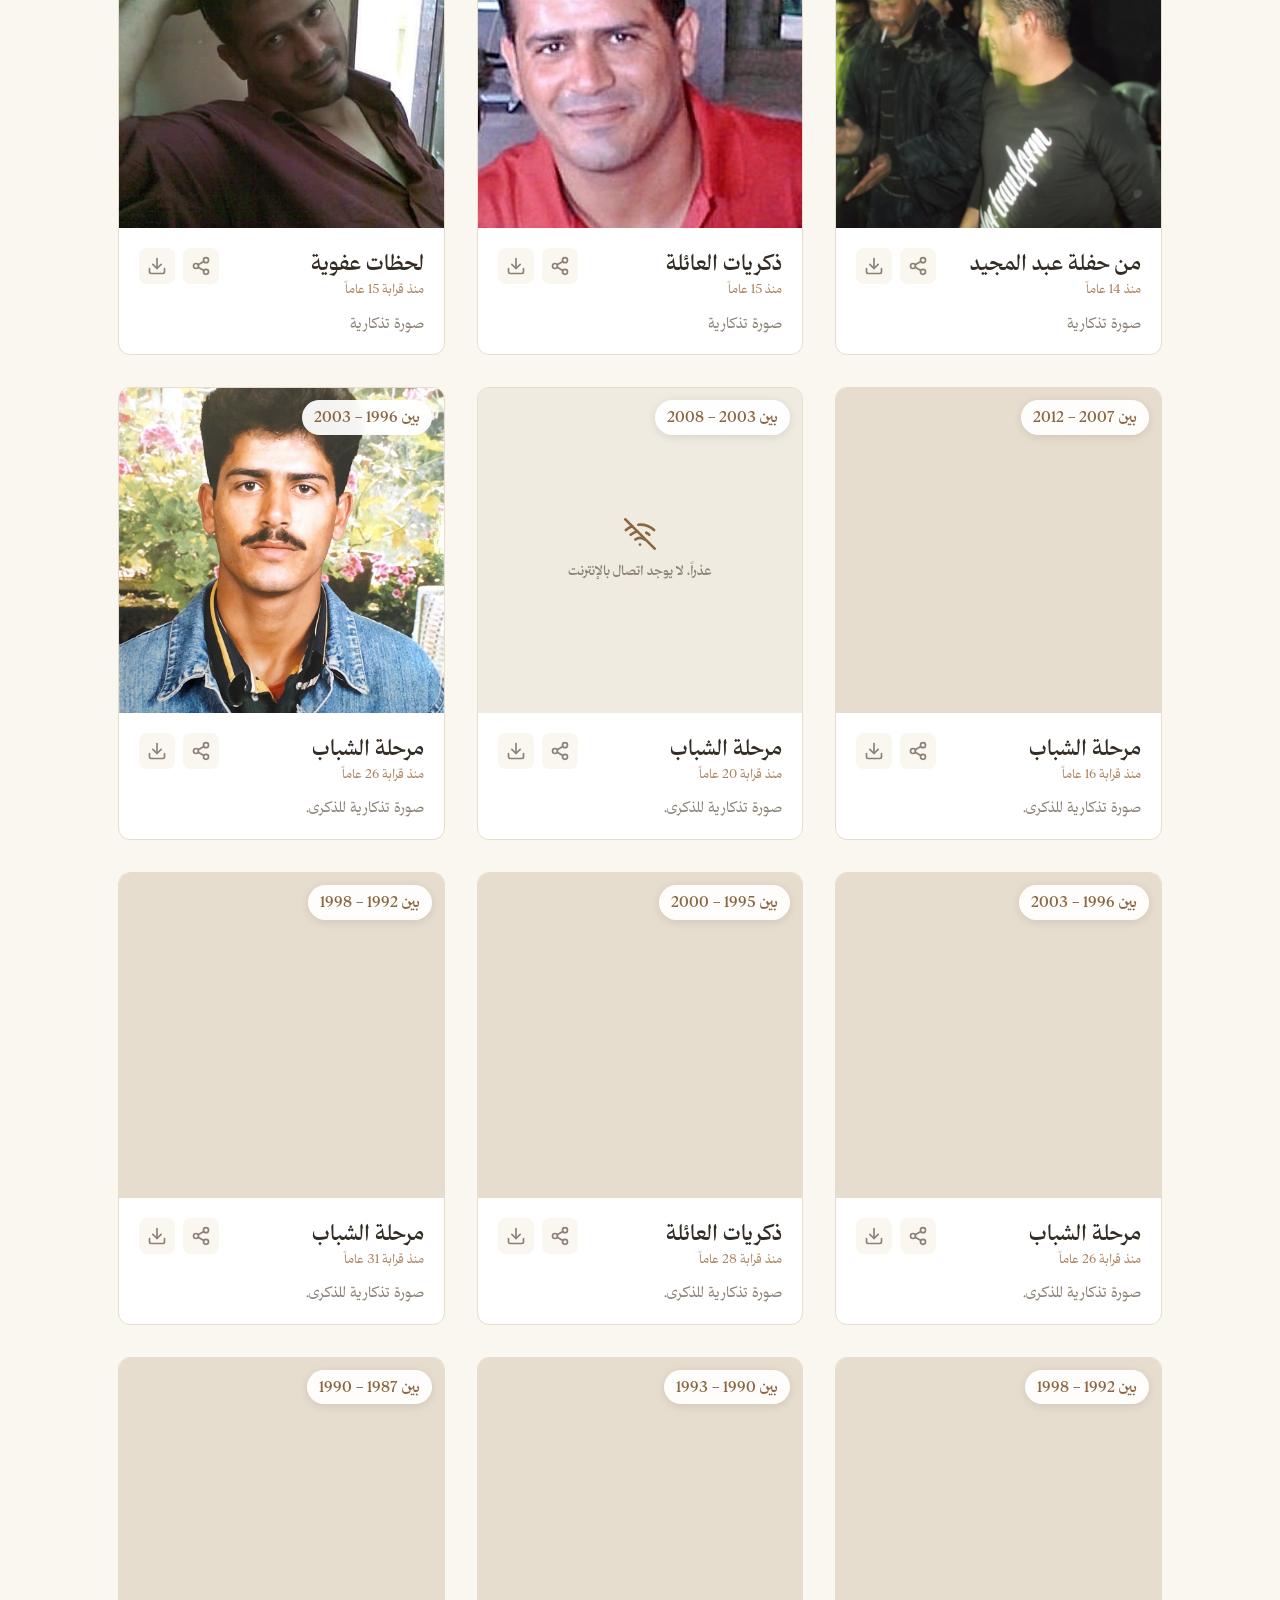
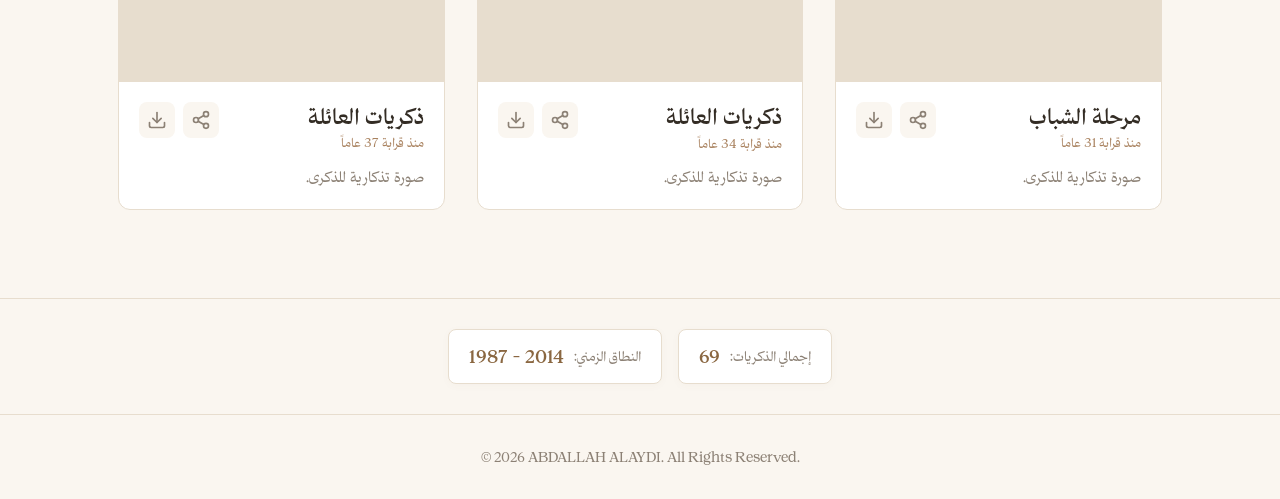
==== commit ae9bf802: "Update index.html" ====
--- a/abdulmajeed/index.html
+++ b/abdulmajeed/index.html
@@ -20,14 +20,37 @@
 
 <meta property="og:title" content="أرشيف الشهيد عبد المجيد - عائلة العايدي">
 <meta property="og:description" content="توثيق للصور والذكريات مرتبة زمنياً.">
-<meta property="og:image" content="https://archive.abdallahalaydi.com/assets/img/default-abdulmajeed.jpg">
+<meta property="og:image" content="https://archive.abdallahalaydi.com/assets/img/Copy%20of%20Copy%20of%20Family-Archive.png">
 <meta property="og:url" content="https://archive.abdallahalaydi.com/abdulmajeed/">
 <meta property="og:type" content="website">
 
 <meta name="twitter:card" content="summary_large_image">
 <meta name="twitter:title" content="أرشيف الشهيد عبد المجيد - عائلة العايدي">
 <meta name="twitter:description" content="توثيق للصور والذكريات مرتبة زمنياً.">
-<meta name="twitter:image" content="https://archive.abdallahalaydi.com/assets/img/default-abdulmajeed.jpg">
+<meta name="twitter:image" content="https://archive.abdallahalaydi.com/assets/img/Copy%20of%20Copy%20of%20Family-Archive.png">
+  <!-- ==========================================
+       3. المشاركة على وسائل التواصل (Open Graph) - عبد المجيد
+       ========================================== -->
+  <meta property="og:type" content="website">
+  <meta property="og:url" content="https://archive.abdallahalaydi.com/abdulmajeed/">
+  <meta property="og:title" content="أَرْشِيفُ الشَّهِيدِ عَبْدِ الْمَجِيدْ">
+  <meta property="og:description" content="سجل رقمي يوثق صور وذكريات الشهيد عبد المجيد العايدي عبر السنين، محفوظة ومرتبة زمنياً.">
+  <meta property="og:image" content="https://archive.abdallahalaydi.com/assets/img/Copy%20of%20Copy%20of%20Family-Archive.png">
+  <meta property="og:image:secure_url" content="https://archive.abdallahalaydi.com/assets/img/Copy%20of%20Copy%20of%20Family-Archive.png">
+  <meta property="og:image:type" content="image/png">
+  <meta property="og:image:width" content="1200">
+  <meta property="og:image:height" content="630">
+  <meta property="og:image:alt" content="أرشيف الشهيد عبد المجيد العايدي">
+  <meta property="og:site_name" content="أرشيف عائلة العايدي">
+
+  <!-- ==========================================
+       4. المشاركة على تويتر / X - عبد المجيد
+       ========================================== -->
+  <meta name="twitter:card" content="summary_large_image">
+  <meta name="twitter:title" content="أَرْشِيفُ الشَّهِيدِ عَبْدِ الْمَجِيدْ">
+  <meta name="twitter:description" content="سجل رقمي يوثق صور وذكريات الشهيد عبد المجيد العايدي عبر السنين.">
+  <meta name="twitter:image" content="https://archive.abdallahalaydi.com/assets/img/Copy%20of%20Copy%20of%20Family-Archive.png">
+  <meta name="twitter:image:alt" content="أرشيف الشهيد عبد المجيد العايدي">
 
 <!-- بيانات الذكاء الاصطناعي - الشهيد عبد المجيد -->
 <script type="application/ld+json">
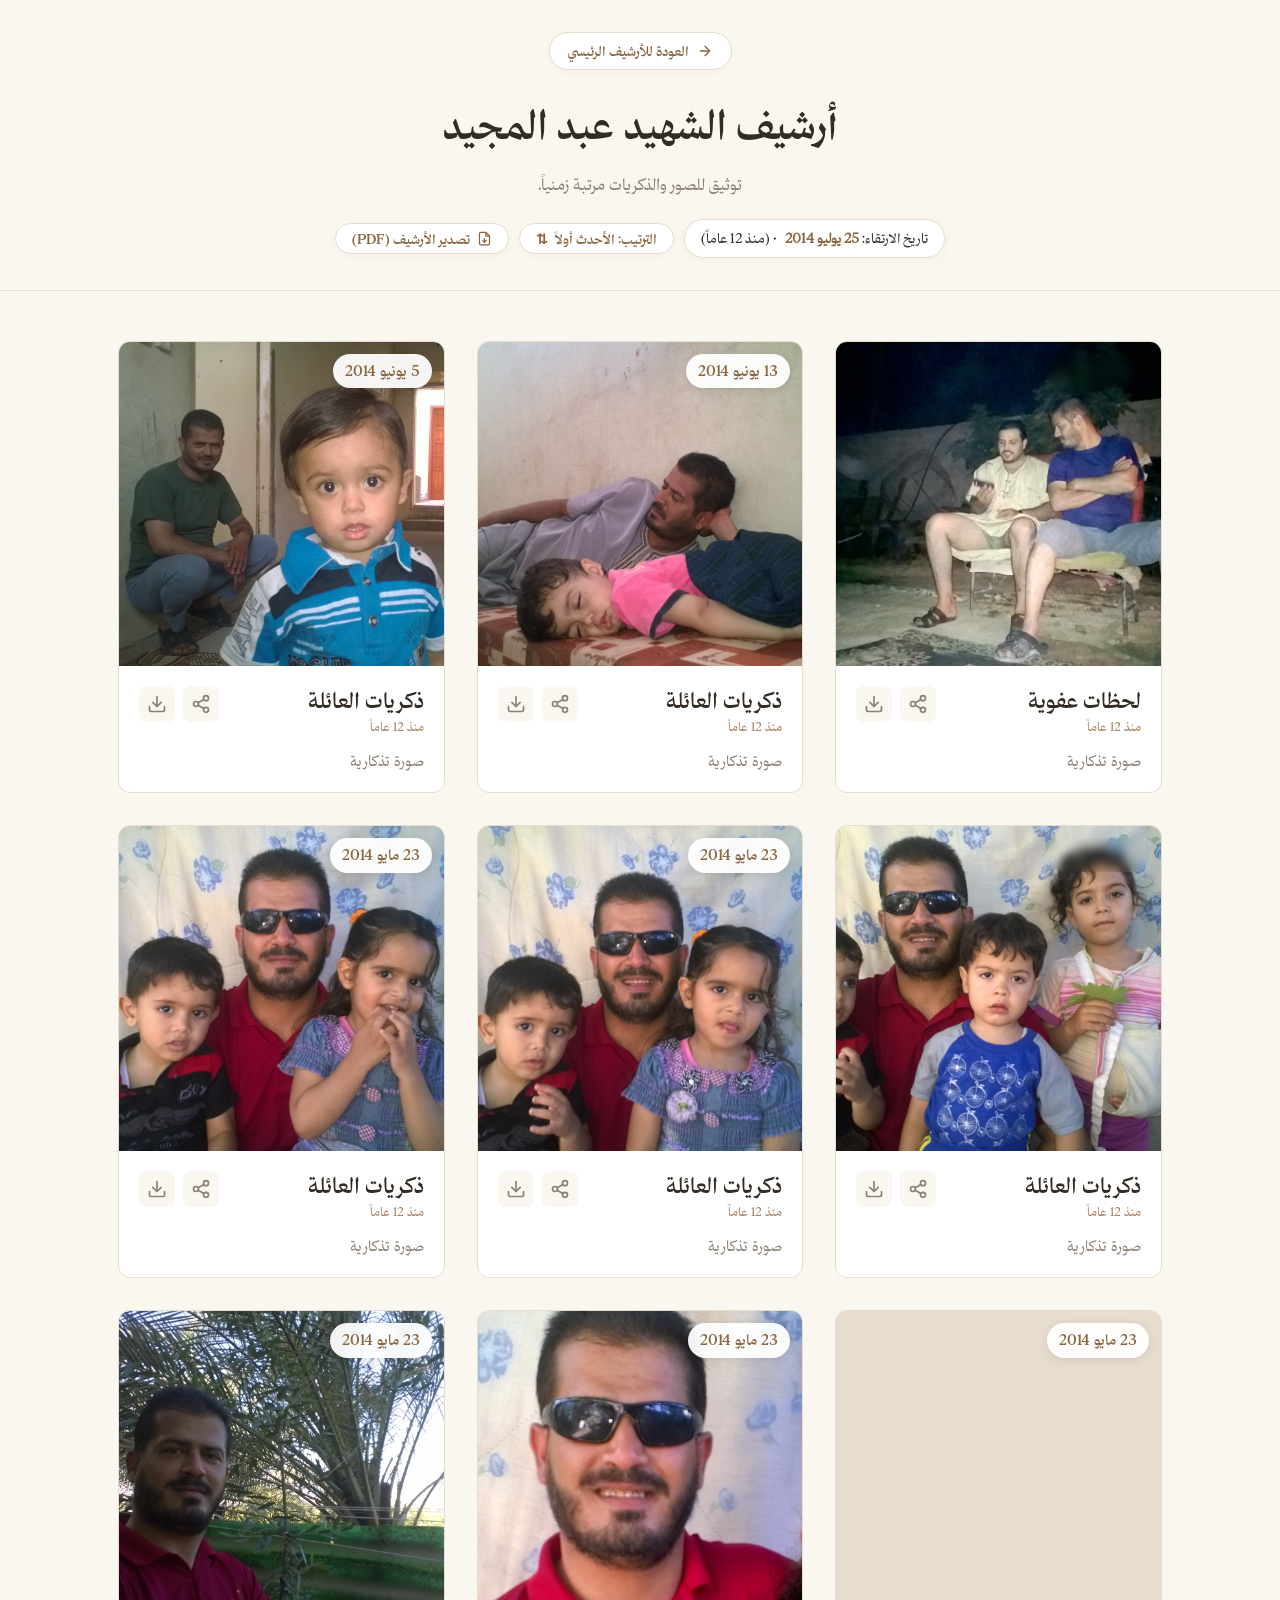
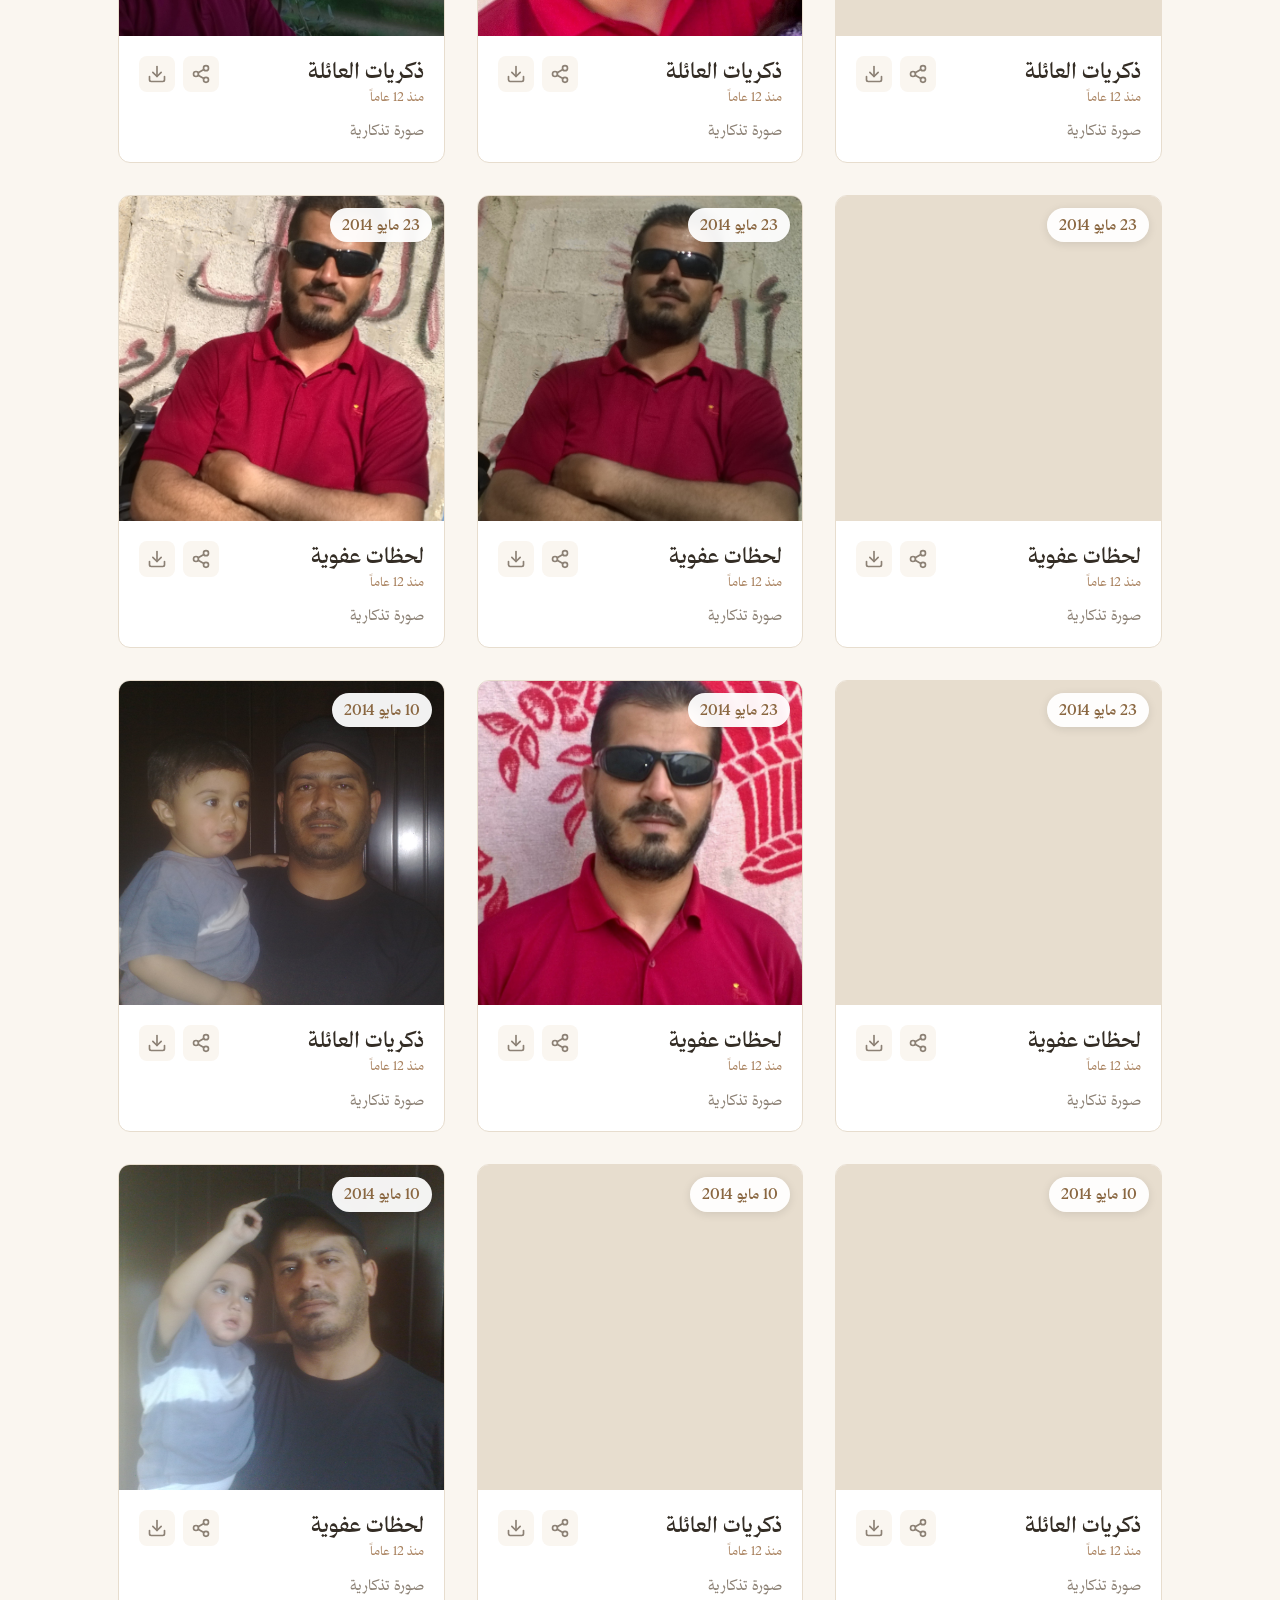
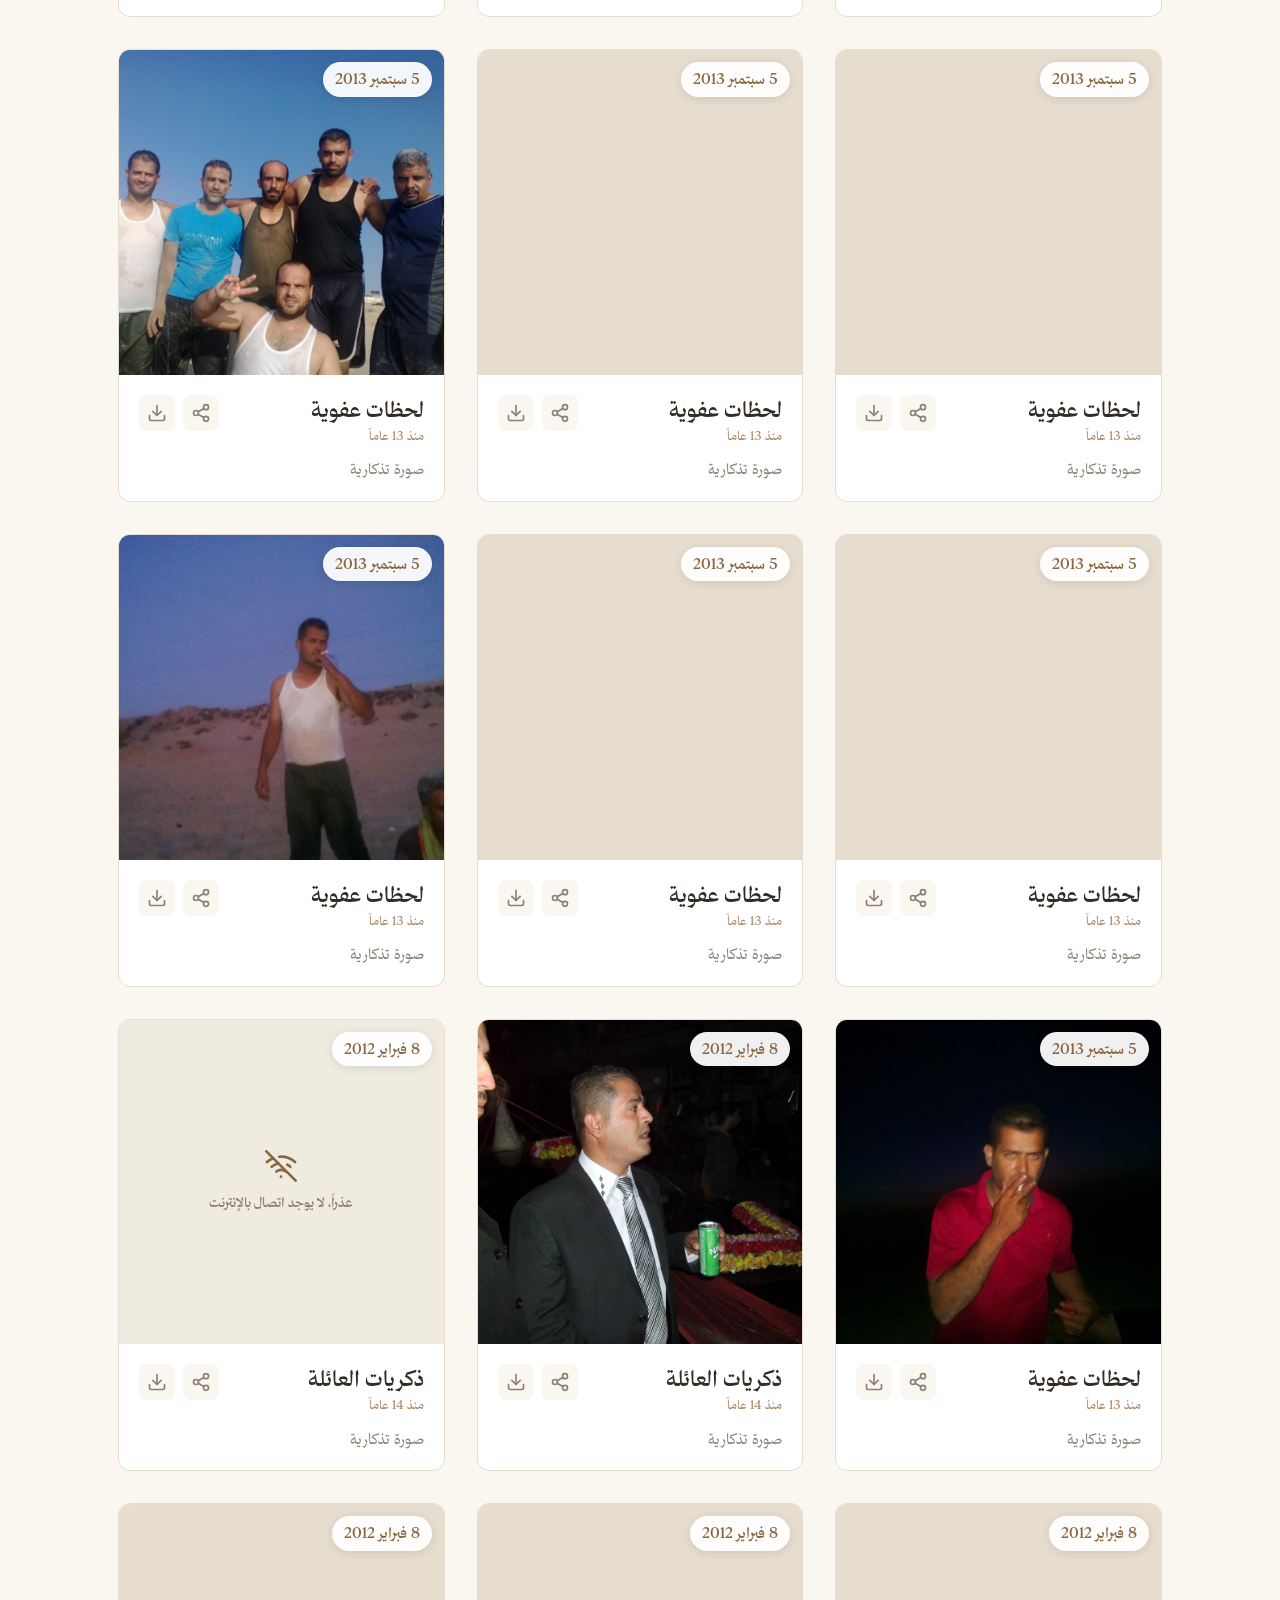
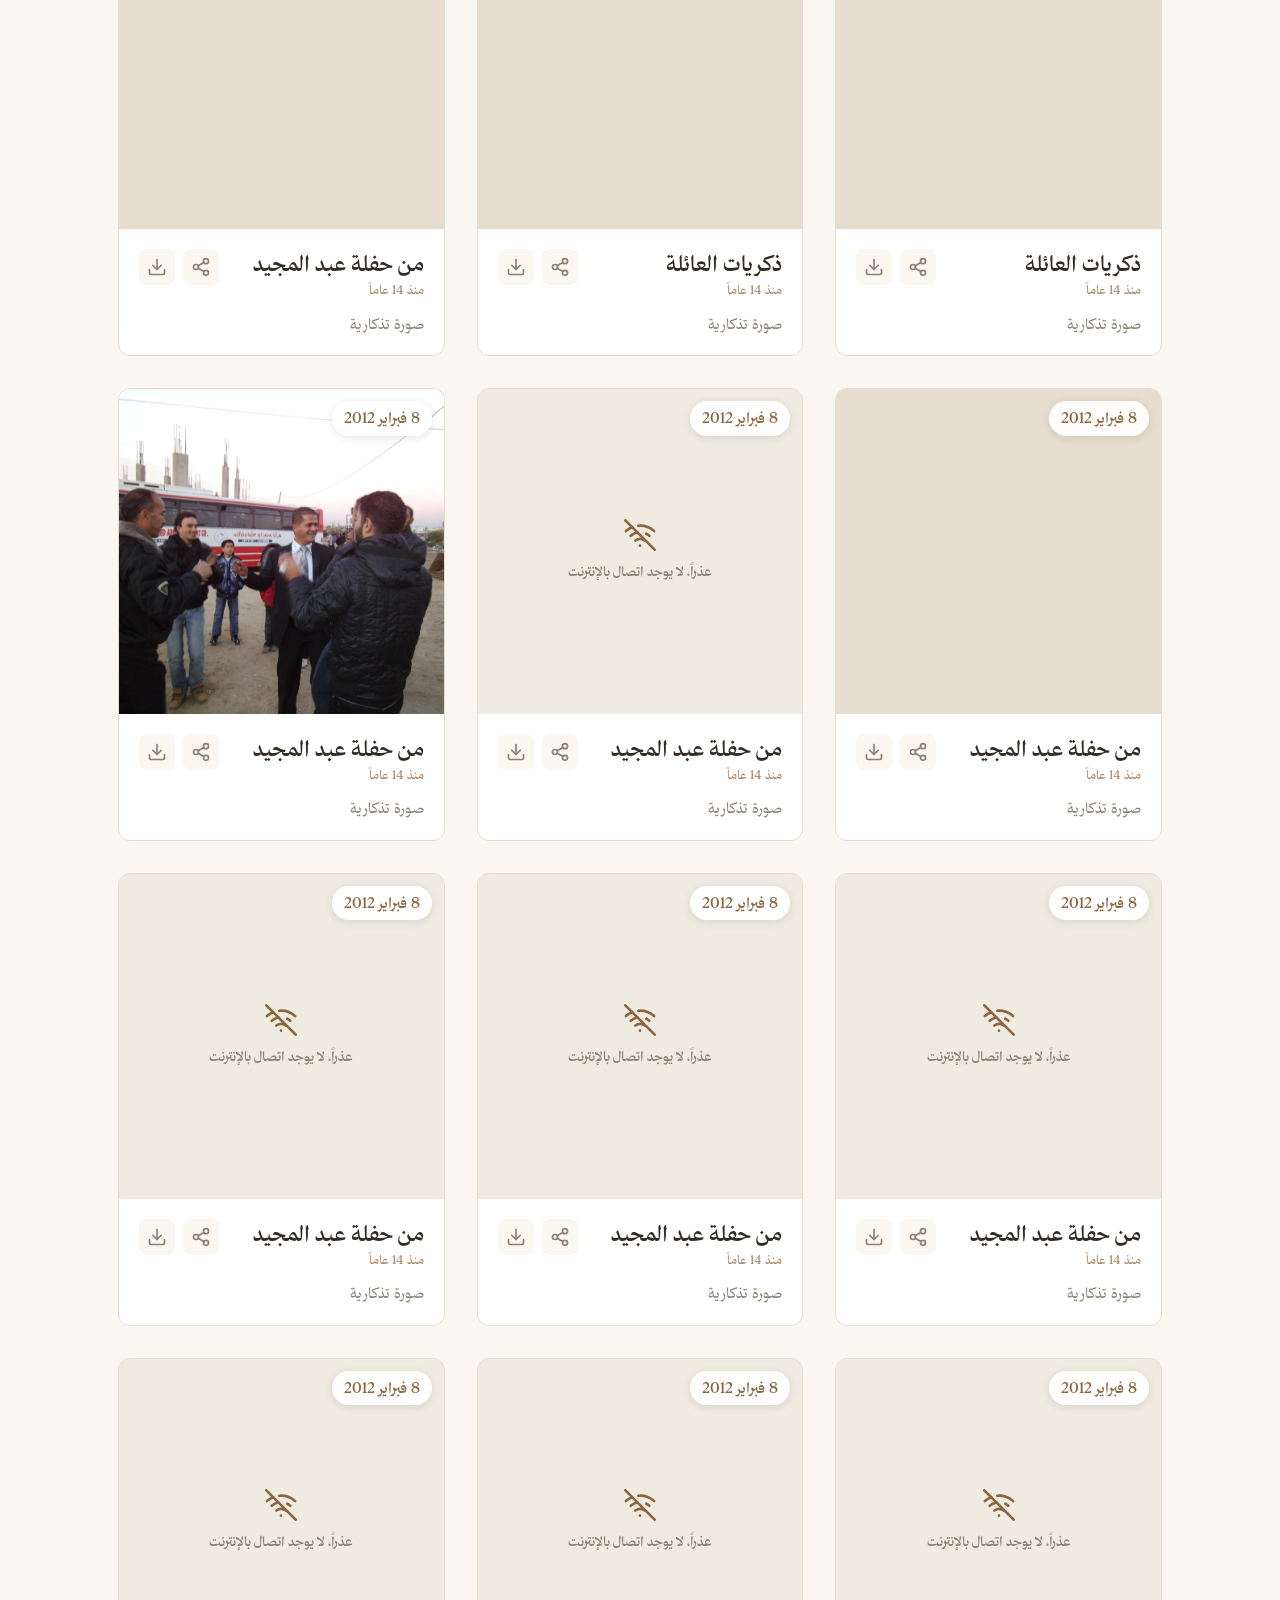
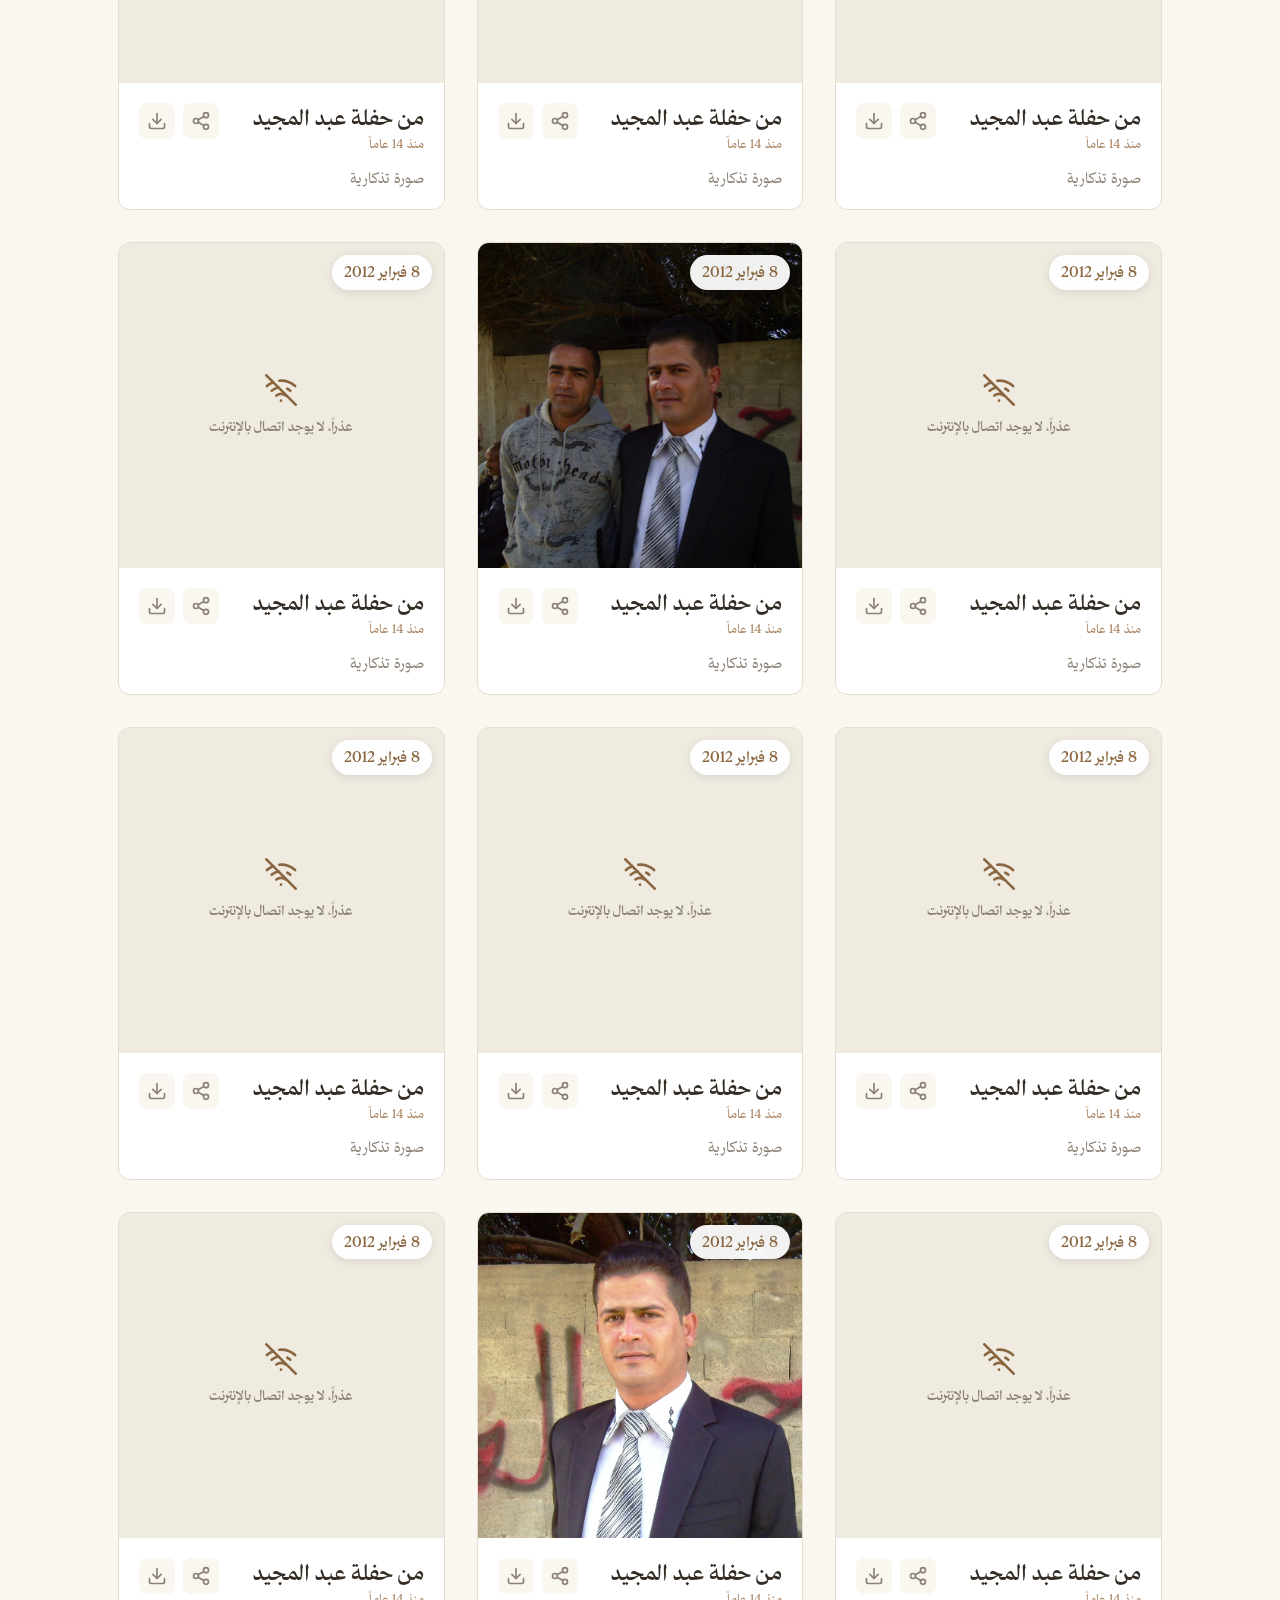
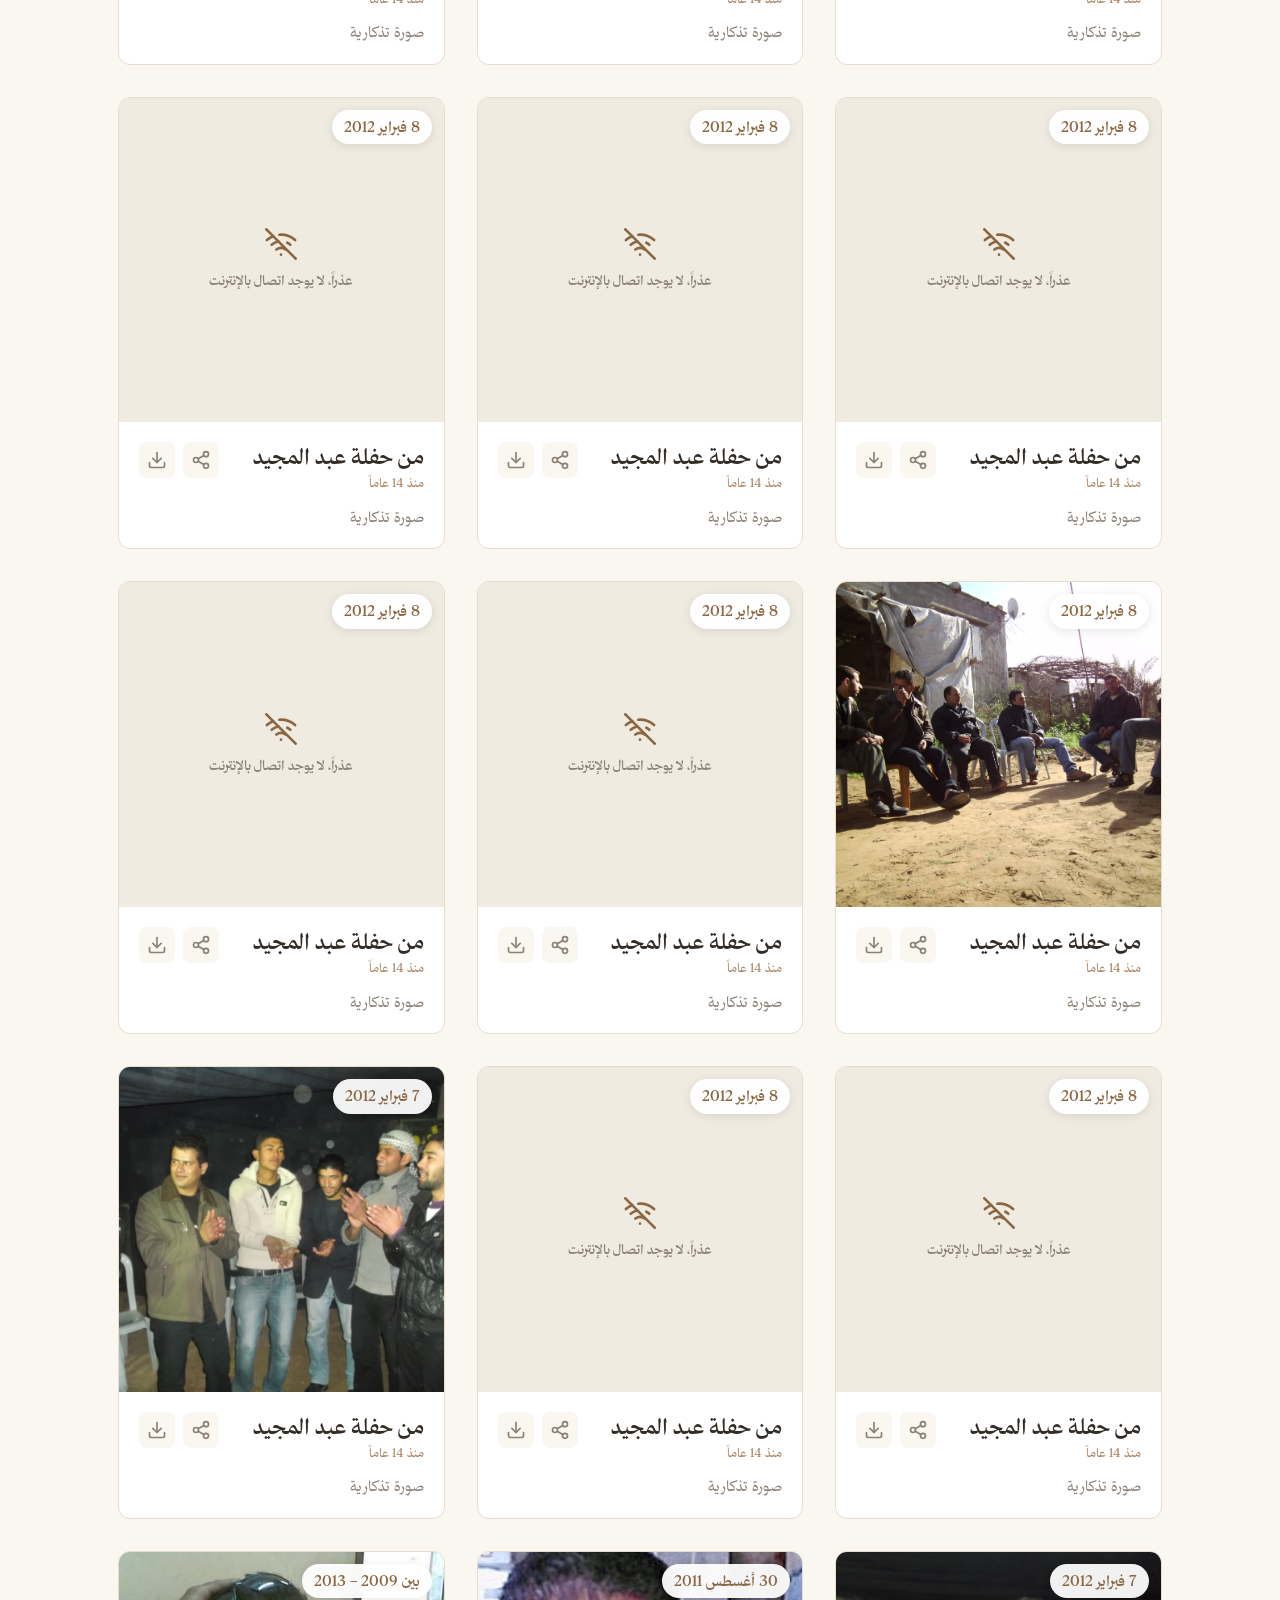
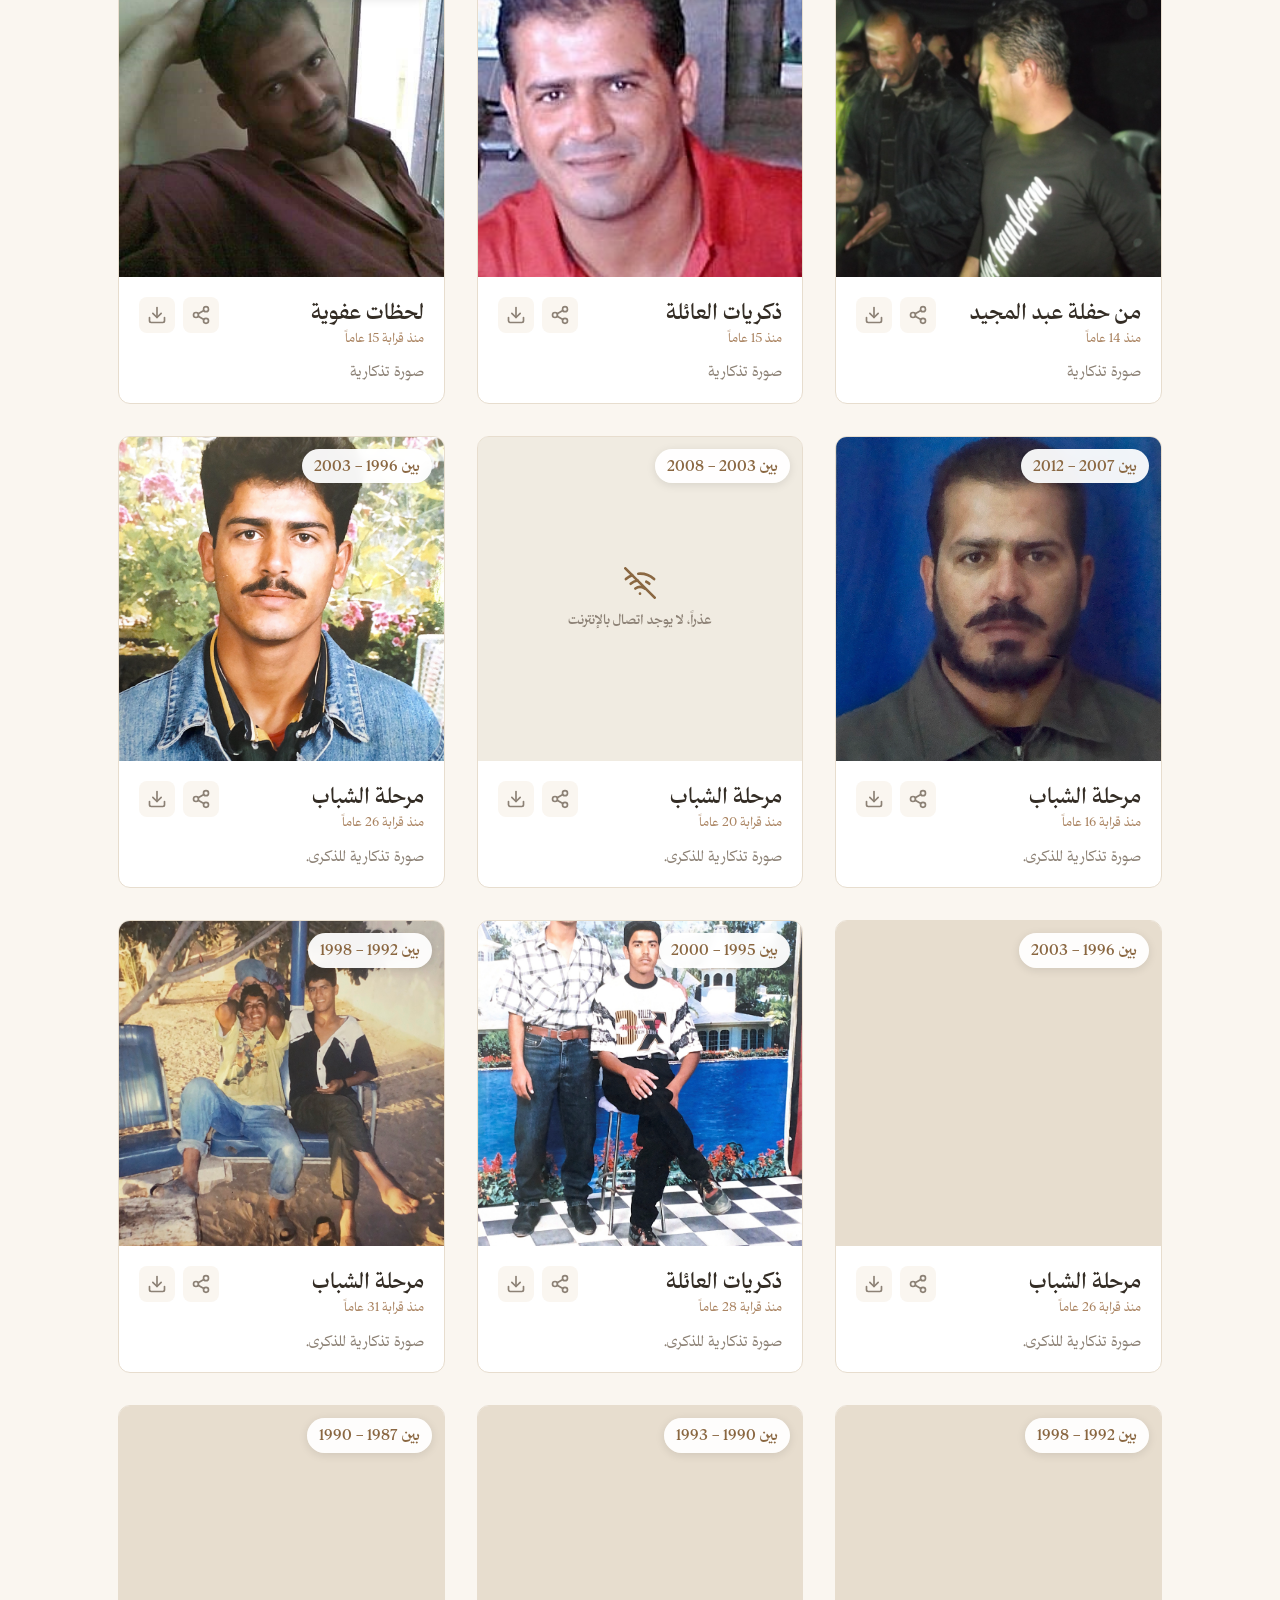
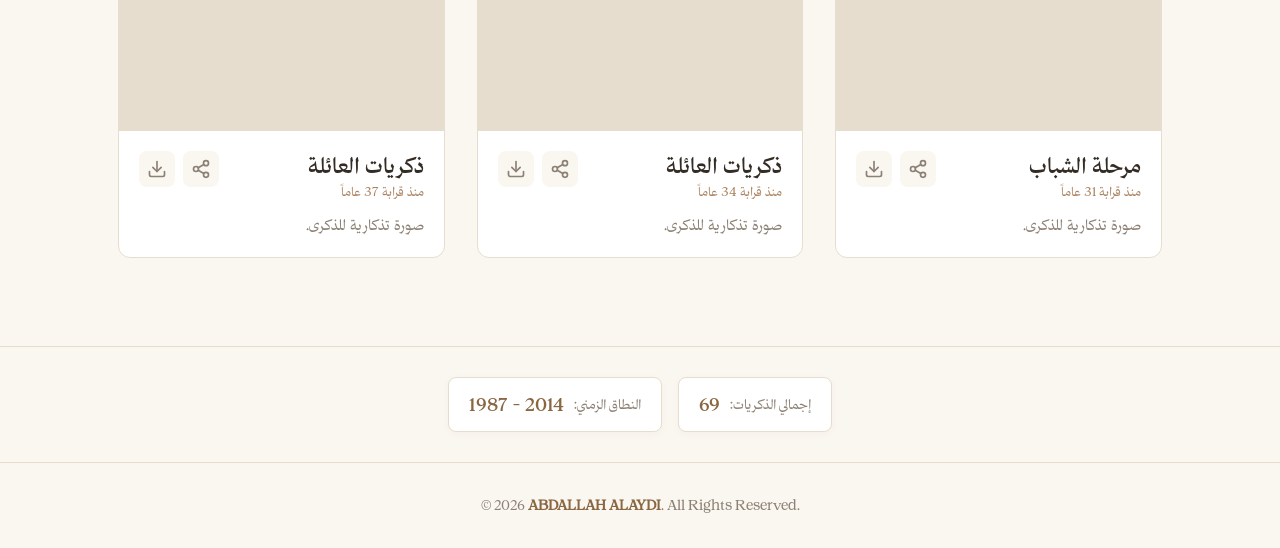
==== commit 506232c0: "Update index.html" ====
--- a/abdulmajeed/index.html
+++ b/abdulmajeed/index.html
@@ -1,42 +1,34 @@
 <!DOCTYPE html>
 <html lang="ar" dir="rtl">
 <head>
-<meta charset="UTF-8">
-<meta name="viewport" content="width=device-width, initial-scale=1.0">
-<meta name="apple-mobile-web-app-title" content="الأرشيف">
-<meta name="apple-mobile-web-app-capable" content="yes">
-<meta name="apple-mobile-web-app-status-bar-style" content="default">
-<meta name="theme-color" content="#FAF6F0">
-
-<!-- روابط PWA الأساسية للآيفون والأندرويد -->
-<link rel="manifest" href="/manifest.json">
-<link rel="apple-touch-icon" sizes="180x180" href="/apple-touch-icon.png">
-<link rel="icon" type="image/png" sizes="32x32" href="/favicon-32x32.png">
-<link rel="icon" type="image/png" sizes="16x16" href="/favicon-16x16.png">
-<link rel="shortcut icon" href="/favicon.ico">
-
-<title>أرشيف عبد المجيد - عائلة العايدي</title>
-<meta name="description" content="أرشيف صور الشهيد عبد المجيد عبر السنين.">
-
-<meta property="og:title" content="أرشيف الشهيد عبد المجيد - عائلة العايدي">
-<meta property="og:description" content="توثيق للصور والذكريات مرتبة زمنياً.">
-<meta property="og:image" content="https://archive.abdallahalaydi.com/assets/img/Copy%20of%20Copy%20of%20Family-Archive.png">
-<meta property="og:url" content="https://archive.abdallahalaydi.com/abdulmajeed/">
-<meta property="og:type" content="website">
-
-<meta name="twitter:card" content="summary_large_image">
-<meta name="twitter:title" content="أرشيف الشهيد عبد المجيد - عائلة العايدي">
-<meta name="twitter:description" content="توثيق للصور والذكريات مرتبة زمنياً.">
-<meta name="twitter:image" content="https://archive.abdallahalaydi.com/assets/img/Copy%20of%20Copy%20of%20Family-Archive.png">
+  <meta charset="UTF-8">
+  <meta name="viewport" content="width=device-width, initial-scale=1.0">
+  <meta name="apple-mobile-web-app-title" content="الأرشيف">
+  <meta name="apple-mobile-web-app-capable" content="yes">
+  <meta name="apple-mobile-web-app-status-bar-style" content="default">
+  <meta name="theme-color" content="#FAF6F0">
+
+  <!-- روابط PWA الأساسية للآيفون والأندرويد -->
+  <link rel="manifest" href="/manifest.json">
+  <link rel="apple-touch-icon" sizes="180x180" href="/apple-touch-icon.png">
+  <link rel="icon" type="image/png" sizes="32x32" href="/favicon-32x32.png">
+  <link rel="icon" type="image/png" sizes="16x16" href="/favicon-16x16.png">
+  <link rel="shortcut icon" href="/favicon.ico">
+
+  <title>أرشيف عبد المجيد - عائلة العايدي</title>
+  <meta name="description" content="سجل رقمي يوثق صور وذكريات الشهيد عبد المجيد العايدي عبر السنين، محفوظة ومرتبة زمنياً.">
+  <link rel="canonical" href="https://archive.abdallahalaydi.com/abdulmajeed/">
+
   <!-- ==========================================
-       3. المشاركة على وسائل التواصل (Open Graph) - عبد المجيد
+       المشاركة على وسائل التواصل (Open Graph) - عبد المجيد (بدون تكرار)
        ========================================== -->
   <meta property="og:type" content="website">
+  <meta property="og:locale" content="ar_AR">
   <meta property="og:url" content="https://archive.abdallahalaydi.com/abdulmajeed/">
   <meta property="og:title" content="أَرْشِيفُ الشَّهِيدِ عَبْدِ الْمَجِيدْ">
   <meta property="og:description" content="سجل رقمي يوثق صور وذكريات الشهيد عبد المجيد العايدي عبر السنين، محفوظة ومرتبة زمنياً.">
-  <meta property="og:image" content="https://archive.abdallahalaydi.com/assets/img/Copy%20of%20Copy%20of%20Family-Archive.png">
-  <meta property="og:image:secure_url" content="https://archive.abdallahalaydi.com/assets/img/Copy%20of%20Copy%20of%20Family-Archive.png">
+  <meta property="og:image" content="https://archive.abdallahalaydi.com/assets/img/Copy%20of%20Copy%20of%20Family-Archive.png?v=3">
+  <meta property="og:image:secure_url" content="https://archive.abdallahalaydi.com/assets/img/Copy%20of%20Copy%20of%20Family-Archive.png?v=3">
   <meta property="og:image:type" content="image/png">
   <meta property="og:image:width" content="1200">
   <meta property="og:image:height" content="630">
@@ -44,43 +36,43 @@
   <meta property="og:site_name" content="أرشيف عائلة العايدي">
 
   <!-- ==========================================
-       4. المشاركة على تويتر / X - عبد المجيد
+       المشاركة على تويتر / X - عبد المجيد
        ========================================== -->
   <meta name="twitter:card" content="summary_large_image">
   <meta name="twitter:title" content="أَرْشِيفُ الشَّهِيدِ عَبْدِ الْمَجِيدْ">
   <meta name="twitter:description" content="سجل رقمي يوثق صور وذكريات الشهيد عبد المجيد العايدي عبر السنين.">
-  <meta name="twitter:image" content="https://archive.abdallahalaydi.com/assets/img/Copy%20of%20Copy%20of%20Family-Archive.png">
+  <meta name="twitter:image" content="https://archive.abdallahalaydi.com/assets/img/Copy%20of%20Copy%20of%20Family-Archive.png?v=3">
   <meta name="twitter:image:alt" content="أرشيف الشهيد عبد المجيد العايدي">
 
-<!-- بيانات الذكاء الاصطناعي - الشهيد عبد المجيد -->
-<script type="application/ld+json">
-{
-  "@context": "https://schema.org",
-  "@type": "Person",
-  "name": "الشهيد عبد المجيد العايدي",
-  "birthDate": "1978-01-01",
-  "deathDate": "2014-07-25",
-  "alumniOf": {
-    "@type": "CollegeOrUniversity",
-    "name": "جامعة الأزهر في غزة - كلية الحقوق"
-  },
-  "jobTitle": "وحدة الهندسة - سرايا القدس",
-  "deathPlace": {
-    "@type": "Place",
-    "name": "حي الزيتون، غزة"
-  },
-  "sibling": {
+  <!-- بيانات الذكاء الاصطناعي - الشهيد عبد المجيد -->
+  <script type="application/ld+json">
+  {
+    "@context": "https://schema.org",
     "@type": "Person",
-    "name": "الشهيد محمد العايدي"
-  },
-  "spouse": {
-    "@type": "Person",
-    "name": "فداء الرفاعي"
-  },
-  "children": ["يحيى", "يوسف"],
-  "description": "الشهيد عبد المجيد العايدي، خريج كلية الحقوق من جامعة الأزهر بغزة. عمل في وحدة الهندسة في تنظيم سرايا القدس. كان يسكن مع أخيه محمد في حي الزيتون. ارتقى شهيداً في 25 يوليو 2014 إثر استهداف صهيوني على منزل صديقه في حي الزيتون."
-}
-</script>
+    "name": "الشهيد عبد المجيد العايدي",
+    "birthDate": "1978-01-01",
+    "deathDate": "2014-07-25",
+    "alumniOf": {
+      "@type": "CollegeOrUniversity",
+      "name": "جامعة الأزهر في غزة - كلية الحقوق"
+    },
+    "jobTitle": "وحدة الهندسة - سرايا القدس",
+    "deathPlace": {
+      "@type": "Place",
+      "name": "حي الزيتون، غزة"
+    },
+    "sibling": {
+      "@type": "Person",
+      "name": "الشهيد محمد العايدي"
+    },
+    "spouse": {
+      "@type": "Person",
+      "name": "فداء الرفاعي"
+    },
+    "children": ["يحيى", "يوسف"],
+    "description": "الشهيد عبد المجيد العايدي، خريج كلية الحقوق من جامعة الأزهر بغزة. عمل في وحدة الهندسة في تنظيم سرايا القدس. كان يسكن مع أخيه محمد في حي الزيتون. ارتقى شهيداً في 25 يوليو 2014 إثر استهداف صهيوني على منزل صديقه في حي الزيتون."
+  }
+  </script>
 
 <style>
   @font-face {
@@ -114,7 +106,7 @@
     font-weight: 400; line-height:1.8; -webkit-font-smoothing:antialiased;
   }
 
-  h1, h2, h3, h4, h5, h6, .photo-title, .stat-num, .year-badge, .sort-btn, .modal-title, .condition-title, .modal-btn-confirm {
+  h1, h2, h3, h4, h5, h6, .photo-title, .stat-num, .year-badge, .sort-btn, .pdf-btn, .back-btn, .modal-title, .condition-title, .modal-btn-confirm {
     font-family: 'Thamania Sans', sans-serif;
     font-weight: 700;
   }
@@ -129,15 +121,47 @@
   }
   
   header{
-    padding:40px 0 32px; text-align:center; border-bottom:1px solid var(--line);
+    padding:32px 0 32px; text-align:center; border-bottom:1px solid var(--line);
     position: relative;
   }
+
+  /* زر العودة للرئيسية في أعلى الهيدر */
+  .header-top-nav {
+    display: flex;
+    justify-content: center;
+    margin-bottom: 18px;
+  }
+  .back-btn {
+    display: inline-flex;
+    align-items: center;
+    gap: 8px;
+    background: var(--card);
+    color: var(--sand-deep);
+    border: 1px solid var(--line);
+    padding: 6px 18px;
+    border-radius: 30px;
+    font-size: 0.85rem;
+    transition: all 0.2s ease;
+    box-shadow: 0 2px 8px rgba(138,103,65,0.04);
+  }
+  .back-btn:hover {
+    background: var(--sand-deep);
+    color: var(--card);
+    border-color: var(--sand-deep);
+    transform: translateY(-1px);
+  }
+  .back-btn svg {
+    width: 16px;
+    height: 16px;
+    stroke: currentColor;
+  }
+
   header h1{font-size:clamp(2rem, 4vw, 2.5rem); color:var(--ink); margin-bottom:10px;}
   header p{color:var(--mist); font-size:1rem;}
 
   .header-meta-bar {
     margin-top: 20px; display: flex; justify-content: center;
-    align-items: center; gap: 12px; flex-wrap: wrap;
+    align-items: center; gap: 10px; flex-wrap: wrap;
   }
   .memorial-pill {
     display: inline-flex; align-items: center; gap: 8px;
@@ -146,13 +170,23 @@
     color: var(--ink); box-shadow: 0 2px 8px rgba(138,103,65,0.05);
   }
   .memorial-pill strong {color: var(--sand-deep);}
-  .sort-btn {
+  
+  .sort-btn, .pdf-btn {
     background: var(--card); color: var(--sand-deep);
     border: 1px solid var(--line); padding: 6px 16px;
     border-radius: 30px; font-size: 0.85rem; cursor: pointer;
-    transition: all 0.2s ease; display: inline-flex; align-items: center; gap: 6px;
-  }
-  .sort-btn:hover {background: var(--sand-deep); color: var(--card); border-color: var(--sand-deep);}
+    transition: all 0.2s ease; display: inline-flex; align-items: center; gap: 7px;
+    box-shadow: 0 2px 8px rgba(138,103,65,0.04);
+  }
+  .sort-btn:hover, .pdf-btn:hover:not(:disabled) {
+    background: var(--sand-deep); color: var(--card); border-color: var(--sand-deep);
+  }
+  .pdf-btn:disabled {
+    opacity: 0.75; cursor: wait; background: var(--bg);
+  }
+  .pdf-btn svg {
+    width: 15px; height: 15px; stroke: currentColor; flex-shrink: 0;
+  }
 
   .stats-section {padding: 30px 0; border-top: 1px solid var(--line); background: var(--bg);}
   .stats-bar {display: flex; justify-content: center; gap: 16px; flex-wrap: wrap;}
@@ -270,10 +304,194 @@
   .modal-btn-cancel {background: var(--bg); color: var(--mist); border: 1px solid var(--line); padding: 10px 18px; border-radius: 10px; font-family: 'Thamania Sans', sans-serif; font-size: 0.9rem; cursor: pointer;}
   
   footer {text-align: center; padding: 30px 0; color: var(--mist); font-size: 0.85rem; border-top: 1px solid var(--line); background: var(--bg);}
+  footer span a {color: var(--sand-deep); font-weight: 700; transition: color 0.2s ease;}
+  footer span a:hover {color: var(--ink); text-decoration: underline;}
+
   #toast {
     position: fixed; bottom: 30px; left: 50%; transform: translateX(-50%) translateY(100px); background: var(--ink); color: var(--card); padding: 10px 24px; border-radius: 30px; font-size: 0.9rem; z-index: 1000; opacity: 0; transition: transform 0.3s ease;
   }
   #toast.show {transform: translateX(-50%) translateY(0); opacity: 1;}
+
+  /* ==========================================
+     قالب صفحات الـ PDF المخفي (دقة A4 قياسية)
+     ========================================== */
+  #pdf-render-stage {
+    position: fixed;
+    top: -12000px;
+    left: -12000px;
+    width: 794px;
+    height: 1123px;
+    background-color: #FAF6F0;
+    color: #332C24;
+    padding: 38px 44px;
+    box-sizing: border-box;
+    display: flex;
+    flex-direction: column;
+    justify-content: space-between;
+    direction: rtl;
+    font-family: 'Thamania Text', serif;
+    z-index: -1;
+  }
+  .pdf-page-header {
+    display: flex;
+    justify-content: space-between;
+    align-items: center;
+    border-bottom: 1px solid #E7DDCE;
+    padding-bottom: 10px;
+    font-family: 'Thamania Sans', sans-serif;
+    font-size: 13px;
+    color: #8A6741;
+  }
+  .pdf-page-footer {
+    display: flex;
+    justify-content: space-between;
+    align-items: center;
+    border-top: 1px solid #E7DDCE;
+    padding-top: 10px;
+    font-family: 'Thamania Sans', sans-serif;
+    font-size: 12px;
+    color: #8C8175;
+  }
+  .pdf-cards-grid {
+    display: grid;
+    grid-template-columns: repeat(2, 1fr);
+    grid-template-rows: repeat(2, 1fr);
+    gap: 18px;
+    flex: 1;
+    margin: 18px 0;
+  }
+  .pdf-card {
+    background: #FFFFFF;
+    border: 1px solid #E7DDCE;
+    border-radius: 12px;
+    overflow: hidden;
+    display: flex;
+    flex-direction: column;
+  }
+  .pdf-card-frame {
+    position: relative;
+    width: 100%;
+    height: 325px;
+    background: #E7DDCE;
+    overflow: hidden;
+  }
+  .pdf-card-frame img {
+    width: 100%;
+    height: 100%;
+    object-fit: cover;
+    display: block;
+  }
+  .pdf-year-badge {
+    position: absolute;
+    top: 10px;
+    right: 10px;
+    background: rgba(255, 255, 255, 0.95);
+    color: #8A6741;
+    font-family: 'Thamania Sans', sans-serif;
+    font-size: 11.5px;
+    padding: 3px 10px;
+    border-radius: 16px;
+    box-shadow: 0 2px 6px rgba(0,0,0,0.08);
+  }
+  .pdf-card-info {
+    padding: 12px 14px;
+    display: flex;
+    flex-direction: column;
+    gap: 4px;
+    flex: 1;
+  }
+  .pdf-card-title {
+    font-family: 'Thamania Sans', sans-serif;
+    font-size: 15px;
+    color: #332C24;
+    line-height: 1.3;
+  }
+  .pdf-card-elapsed {
+    font-size: 11px;
+    color: #A9825F;
+  }
+  .pdf-card-desc {
+    font-size: 12.5px;
+    color: #8C8175;
+    line-height: 1.55;
+    margin-top: 2px;
+    display: -webkit-box;
+    -webkit-line-clamp: 2;
+    -webkit-box-orient: vertical;
+    overflow: hidden;
+  }
+  .pdf-cover-box {
+    flex: 1;
+    border: 2px solid #E7DDCE;
+    border-radius: 20px;
+    background: #FFFFFF;
+    margin: 18px 0;
+    padding: 40px 36px;
+    display: flex;
+    flex-direction: column;
+    align-items: center;
+    justify-content: center;
+    text-align: center;
+  }
+  .pdf-cover-img {
+    width: 240px;
+    height: 270px;
+    object-fit: cover;
+    border-radius: 16px;
+    border: 1px solid #E7DDCE;
+    margin-bottom: 22px;
+  }
+  .pdf-cover-title {
+    font-family: 'Thamania Sans', sans-serif;
+    font-size: 30px;
+    color: #8A6741;
+    margin-bottom: 8px;
+  }
+  .pdf-cover-sub {
+    font-size: 15px;
+    color: #8C8175;
+    max-width: 430px;
+    line-height: 1.8;
+    margin-bottom: 22px;
+  }
+  .pdf-cover-pills {
+    display: flex;
+    gap: 14px;
+    margin-bottom: 28px;
+  }
+  .pdf-cover-pill {
+    background: #FAF6F0;
+    border: 1px solid #E7DDCE;
+    padding: 10px 22px;
+    border-radius: 12px;
+  }
+  .pdf-cover-pill span {
+    display: block;
+    font-size: 11.5px;
+    color: #8C8175;
+  }
+  .pdf-cover-pill strong {
+    font-family: 'Thamania Sans', sans-serif;
+    font-size: 14.5px;
+    color: #332C24;
+  }
+  .pdf-cover-qr {
+    margin-top: auto;
+    display: flex;
+    flex-direction: column;
+    align-items: center;
+    gap: 6px;
+    font-size: 11px;
+    color: #8C8175;
+  }
+  .pdf-cover-qr img {
+    width: 80px;
+    height: 80px;
+    border: 1px solid #E7DDCE;
+    padding: 4px;
+    border-radius: 8px;
+    background: #FFFFFF;
+  }
 
   @media (max-width:600px){
     .wrap {padding: 0 20px;}
@@ -287,6 +505,16 @@
 
 <header>
   <div class="wrap">
+    <div class="header-top-nav">
+      <a href="/" class="back-btn" title="العودة إلى الصفحة الرئيسية">
+        <svg viewBox="0 0 24 24" fill="none" stroke-width="2" stroke-linecap="round" stroke-linejoin="round">
+          <line x1="5" y1="12" x2="19" y2="12"></line>
+          <polyline points="12 5 19 12 12 19"></polyline>
+        </svg>
+        <span>العودة للأرشيف الرئيسي</span>
+      </a>
+    </div>
+
     <h1>أرشيف الشهيد عبد المجيد</h1>
     <p>توثيق للصور والذكريات مرتبة زمنياً.</p>
     <div class="header-meta-bar">
@@ -297,6 +525,15 @@
       <button type="button" class="sort-btn" id="sort-toggle-btn">
         <span id="sort-label">الترتيب: الأحدث أولاً</span>
         <span>⇅</span>
+      </button>
+      <button type="button" class="pdf-btn" id="export-pdf-btn">
+        <svg viewBox="0 0 24 24" fill="none" stroke-width="2" stroke-linecap="round" stroke-linejoin="round">
+          <path d="M14 2H6a2 2 0 0 0-2 2v16a2 2 0 0 0 2 2h12a2 2 0 0 0 2-2V8z"></path>
+          <polyline points="14 2 14 8 20 8"></polyline>
+          <line x1="12" y1="18" x2="12" y2="12"></line>
+          <polyline points="9 15 12 18 15 15"></polyline>
+        </svg>
+        <span id="pdf-btn-label">تصدير الأرشيف (PDF)</span>
       </button>
     </div>
   </div>
@@ -369,7 +606,14 @@
   </button>
 </div>
 
-<footer><div class="wrap"><span dir="ltr">© 2026 ABDALLAH ALAYDI. All Rights Reserved.</span></div></footer>
+<!-- مسرح خفي لبناء صفحات الـ PDF بدقة A4 -->
+<div id="pdf-render-stage" aria-hidden="true"></div>
+
+<footer>
+  <div class="wrap">
+    <span dir="ltr">© 2026 <a href="https://abdallahalaydi.com" target="_blank" rel="noopener">ABDALLAH ALAYDI</a>. All Rights Reserved.</span>
+  </div>
+</footer>
 <div id="toast">تم نسخ رابط البوست بنجاح!</div>
 
 <script>
@@ -418,9 +662,48 @@
     return (years >= 3 && years <= 10) ? `${prefix}${years} أعوام` : `${prefix}${years} عاماً`;
   }
 
-  function showToast() {
-    const toast = document.getElementById("toast"); toast.classList.add("show");
+  function showToast(msg) {
+    const toast = document.getElementById("toast");
+    toast.textContent = msg || "تم نسخ رابط البوست بنجاح!";
+    toast.classList.add("show");
     setTimeout(() => toast.classList.remove("show"), 2500);
+  }
+
+  function loadExternalScript(src) {
+    return new Promise((resolve, reject) => {
+      if (document.querySelector(`script[src="${src}"]`)) return resolve();
+      const s = document.createElement("script");
+      s.src = src;
+      s.onload = resolve;
+      s.onerror = reject;
+      document.head.appendChild(s);
+    });
+  }
+
+  function cropImageToDataUrl(url, targetW, targetH) {
+    return new Promise((resolve) => {
+      const img = new Image();
+      img.crossOrigin = "anonymous";
+      img.onload = () => {
+        try {
+          const canvas = document.createElement("canvas");
+          canvas.width = targetW;
+          canvas.height = targetH;
+          const ctx = canvas.getContext("2d");
+          const scale = Math.max(targetW / img.width, targetH / img.height);
+          const sw = targetW / scale;
+          const sh = targetH / scale;
+          const sx = (img.width - sw) / 2;
+          const sy = (img.height - sh) / 2;
+          ctx.drawImage(img, sx, sy, sw, sh, 0, 0, targetW, targetH);
+          resolve(canvas.toDataURL("image/jpeg", 0.9));
+        } catch (e) {
+          resolve(url);
+        }
+      };
+      img.onerror = () => resolve(url);
+      img.src = url;
+    });
   }
 
   const floatingDock = document.getElementById("floatingDock");
@@ -518,7 +801,7 @@
         btn.addEventListener("click", (e) => {
           const shareUrl = `${window.location.origin}${window.location.pathname}?id=${e.currentTarget.getAttribute("data-id")}`;
           if (navigator.share) navigator.share({ title: 'أرشيف الشهيد عبد المجيد', url: shareUrl }).catch(() => {});
-          else navigator.clipboard.writeText(shareUrl).then(showToast);
+          else navigator.clipboard.writeText(shareUrl).then(() => showToast("تم نسخ رابط البوست بنجاح!"));
         });
       });
     }
@@ -552,6 +835,146 @@
     } catch (error) {
       container.innerHTML = "<p style='text-align:center; color:var(--mist);'>عذراً، تعذر تحميل أرشيف عبد المجيد حالياً.</p>";
     }
+
+    // محرك تصدير الـ PDF
+    const exportPdfBtn = document.getElementById("export-pdf-btn");
+    const pdfBtnLabel = document.getElementById("pdf-btn-label");
+    const pdfStage = document.getElementById("pdf-render-stage");
+
+    exportPdfBtn.addEventListener("click", async () => {
+      if (!galleryData || galleryData.length === 0) {
+        showToast("لا توجد صور جاهزة للتصدير حالياً");
+        return;
+      }
+
+      const originalLabel = pdfBtnLabel.textContent;
+      exportPdfBtn.disabled = true;
+      pdfBtnLabel.textContent = "جاري تحضير ملف الـ PDF...";
+
+      try {
+        await Promise.all([
+          loadExternalScript("https://cdnjs.cloudflare.com/ajax/libs/html2canvas/1.4.1/html2canvas.min.js"),
+          loadExternalScript("https://cdnjs.cloudflare.com/ajax/libs/jspdf/2.5.1/jspdf.umd.min.js")
+        ]);
+
+        const { jsPDF } = window.jspdf;
+        const pdf = new jsPDF({ orientation: "portrait", unit: "mm", format: "a4", compress: true });
+
+        const perPage = 4;
+        const cardsPagesCount = Math.ceil(galleryData.length / perPage);
+        const totalPages = cardsPagesCount + 1;
+
+        pdfBtnLabel.textContent = `تجهيز الغلاف (1 / ${totalPages})...`;
+        const coverPhotoUrl = "../assets/img/abdulmajeed/IMG_0782.jpeg";
+        const croppedCoverImg = await cropImageToDataUrl(coverPhotoUrl, 480, 540);
+        const qrImg = await cropImageToDataUrl("https://api.qrserver.com/v1/create-qr-code/?size=180x180&data=https://archive.abdallahalaydi.com/abdulmajeed/", 180, 180);
+        const timeSpanText = document.getElementById("time-span")?.textContent || "-";
+
+        pdfStage.innerHTML = `
+          <div class="pdf-page-header">
+            <span>أرشيف عائلة عبد الله العايدي</span>
+            <span>وثيقة أرشيفية مصوّرة</span>
+          </div>
+          <div class="pdf-cover-box">
+            <img class="pdf-cover-img" src="${croppedCoverImg}" alt="الشهيد عبد المجيد">
+            <h1 class="pdf-cover-title">أرشيف الشهيد عبد المجيد العايدي</h1>
+            <p class="pdf-cover-sub">سجل رقمي يوثق صور وذكريات الشهيد عبد المجيد عبر السنين، محفوظة ومرتبة زمنياً.</p>
+            <div class="pdf-cover-pills">
+              <div class="pdf-cover-pill">
+                <span>تاريخ الارتقاء</span>
+                <strong>25 يوليو 2014</strong>
+              </div>
+              <div class="pdf-cover-pill">
+                <span>إجمالي الصور الموثقة</span>
+                <strong>${galleryData.length} صورة (${timeSpanText})</strong>
+              </div>
+            </div>
+            <div class="pdf-cover-qr">
+              <img src="${qrImg}" alt="QR">
+              <span>امسح الرمز لتصفح الأرشيف الرقمي المباشر</span>
+            </div>
+          </div>
+          <div class="pdf-page-footer">
+            <span>صفحة 1 من ${totalPages}</span>
+            <span dir="ltr">archive.abdallahalaydi.com/abdulmajeed</span>
+          </div>
+        `;
+
+        let canvas = await html2canvas(pdfStage, { scale: 2, useCORS: true, backgroundColor: "#FAF6F0" });
+        pdf.addImage(canvas.toDataURL("image/jpeg", 0.88), "JPEG", 0, 0, 210, 297);
+
+        for (let p = 0; p < cardsPagesCount; p++) {
+          const pageNumber = p + 2;
+          pdfBtnLabel.textContent = `جاري التجهيز (${pageNumber} / ${totalPages})...`;
+
+          const pageItems = galleryData.slice(p * perPage, (p + 1) * perPage);
+
+          const processedCards = await Promise.all(pageItems.map(async (item) => {
+            const croppedImg = await cropImageToDataUrl(item.image, 600, 600);
+            const info = item._dateInfo;
+            const badgeText = info ? info.badgeText : item.year;
+            const elapsedText = calculateElapsedText(info);
+            return {
+              croppedImg,
+              badgeText,
+              elapsedText,
+              title: item.title || "",
+              desc: item.desc || ""
+            };
+          }));
+
+          const cardsHtml = processedCards.map(c => `
+            <div class="pdf-card">
+              <div class="pdf-card-frame">
+                <span class="pdf-year-badge">${c.badgeText}</span>
+                <img src="${c.croppedImg}" alt="">
+              </div>
+              <div class="pdf-card-info">
+                <div class="pdf-card-title">${c.title}</div>
+                ${c.elapsedText ? `<div class="pdf-card-elapsed">${c.elapsedText}</div>` : ""}
+                <div class="pdf-card-desc">${c.desc}</div>
+              </div>
+            </div>
+          `).join("");
+
+          pdfStage.innerHTML = `
+            <div class="pdf-page-header">
+              <span>أرشيف الشهيد عبد المجيد العايدي</span>
+              <span>سجل الصور والذكريات</span>
+            </div>
+            <div class="pdf-cards-grid">
+              ${cardsHtml}
+            </div>
+            <div class="pdf-page-footer">
+              <span>صفحة ${pageNumber} من ${totalPages}</span>
+              <span dir="ltr">archive.abdallahalaydi.com/abdulmajeed</span>
+            </div>
+          `;
+
+          canvas = await html2canvas(pdfStage, { scale: 2, useCORS: true, backgroundColor: "#FAF6F0" });
+          pdf.addPage();
+          pdf.addImage(canvas.toDataURL("image/jpeg", 0.85), "JPEG", 0, 0, 210, 297);
+        }
+
+        pdfStage.innerHTML = "";
+        pdfBtnLabel.textContent = "جاري التنزيل...";
+        pdf.save("أرشيف-الشهيد-عبد-المجيد-العايدي.pdf");
+
+        pdfBtnLabel.textContent = "✓ تم تنزيل الـ PDF";
+        setTimeout(() => {
+          pdfBtnLabel.textContent = originalLabel;
+          exportPdfBtn.disabled = false;
+        }, 2500);
+
+      } catch (err) {
+        console.error("PDF Export Error:", err);
+        pdfBtnLabel.textContent = "تعذر التصدير، حاول مجدداً";
+        setTimeout(() => {
+          pdfBtnLabel.textContent = originalLabel;
+          exportPdfBtn.disabled = false;
+        }, 2500);
+      }
+    });
   });
 
   // تفعيل تطبيق الويب (PWA) للعمل بدون إنترنت
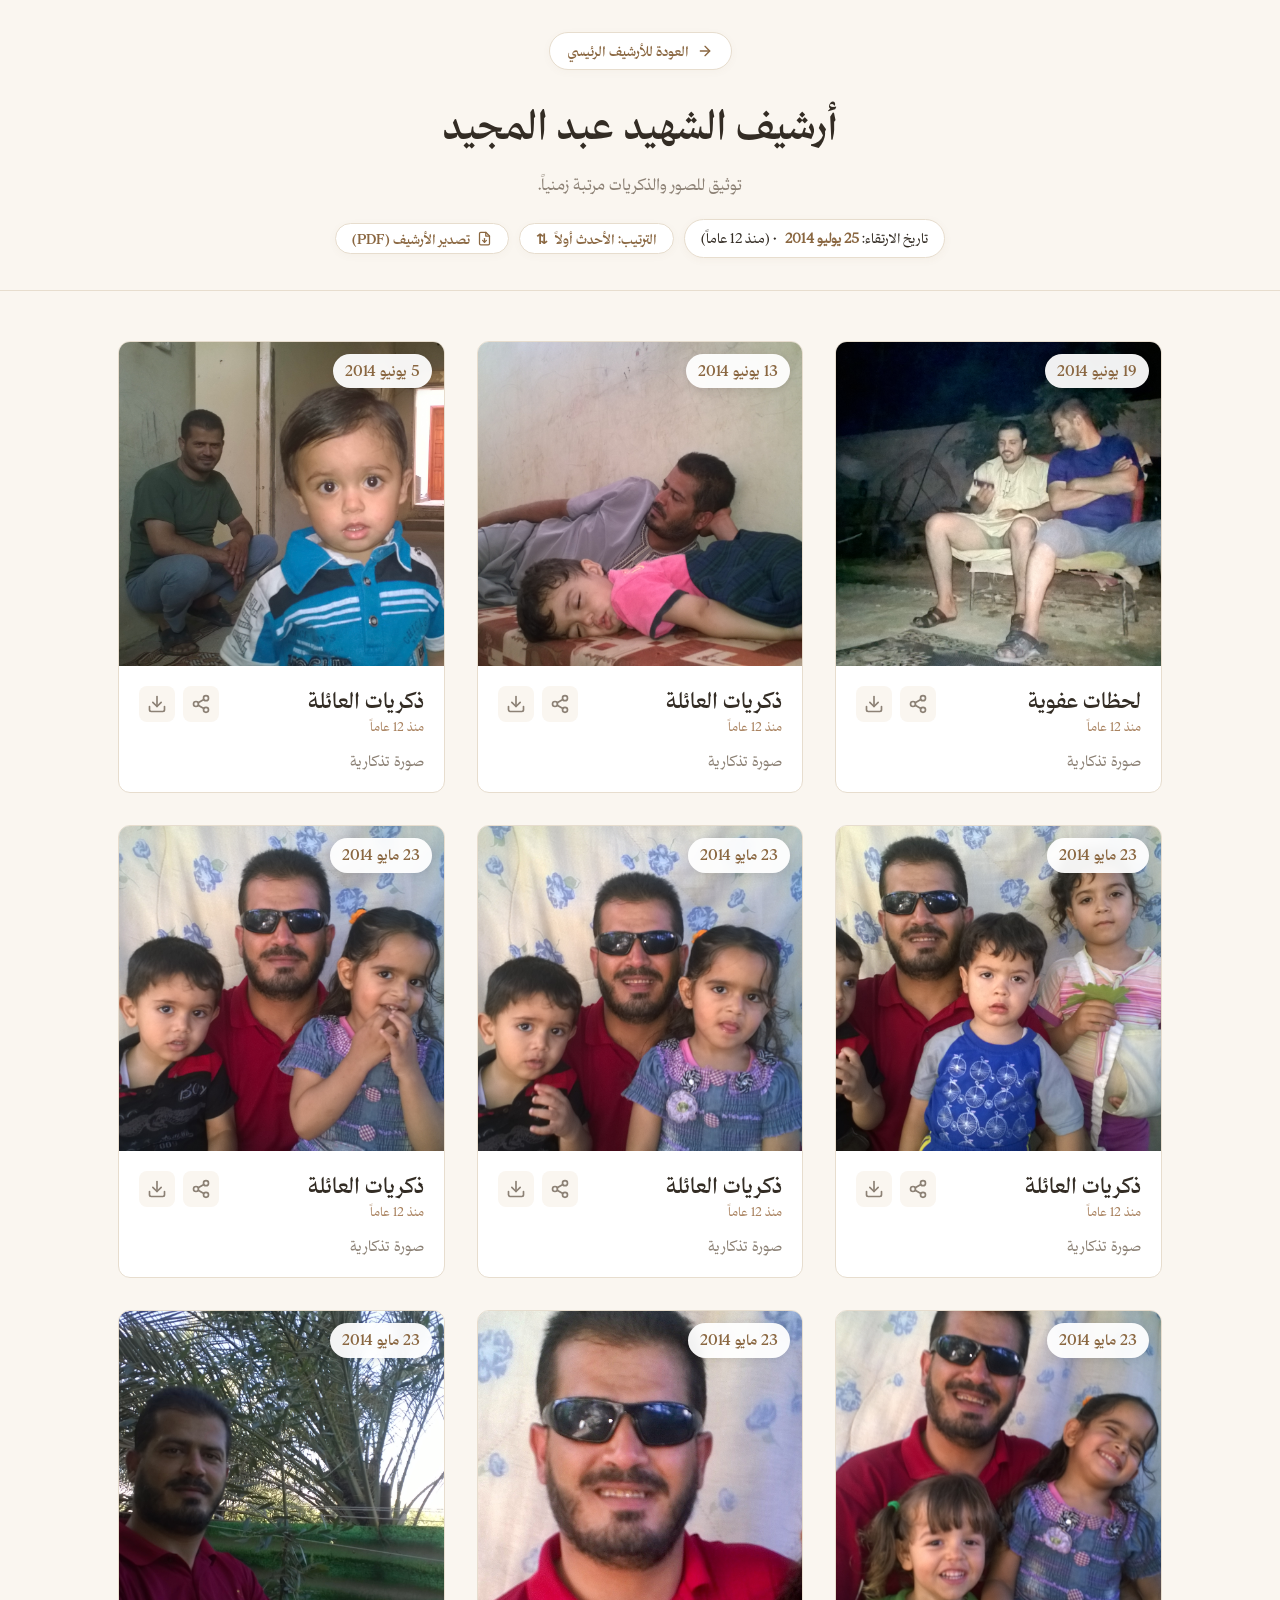
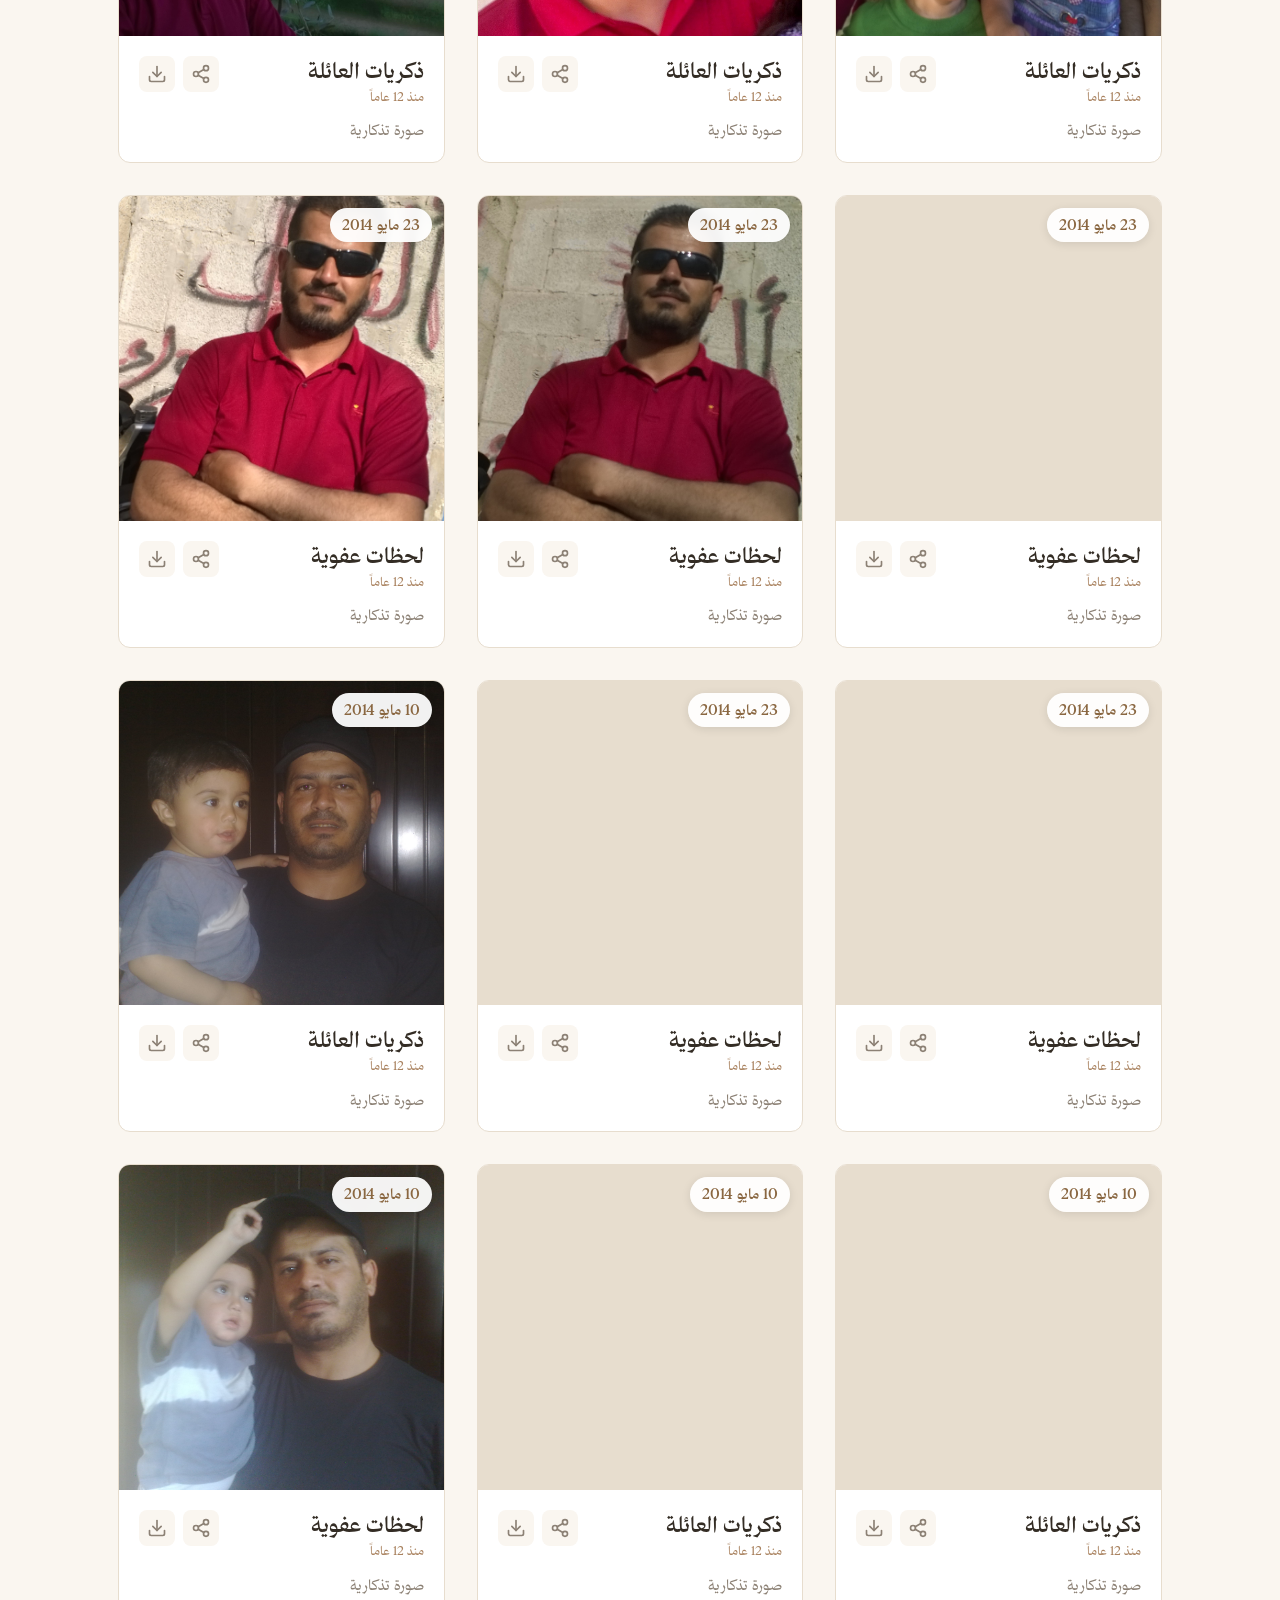
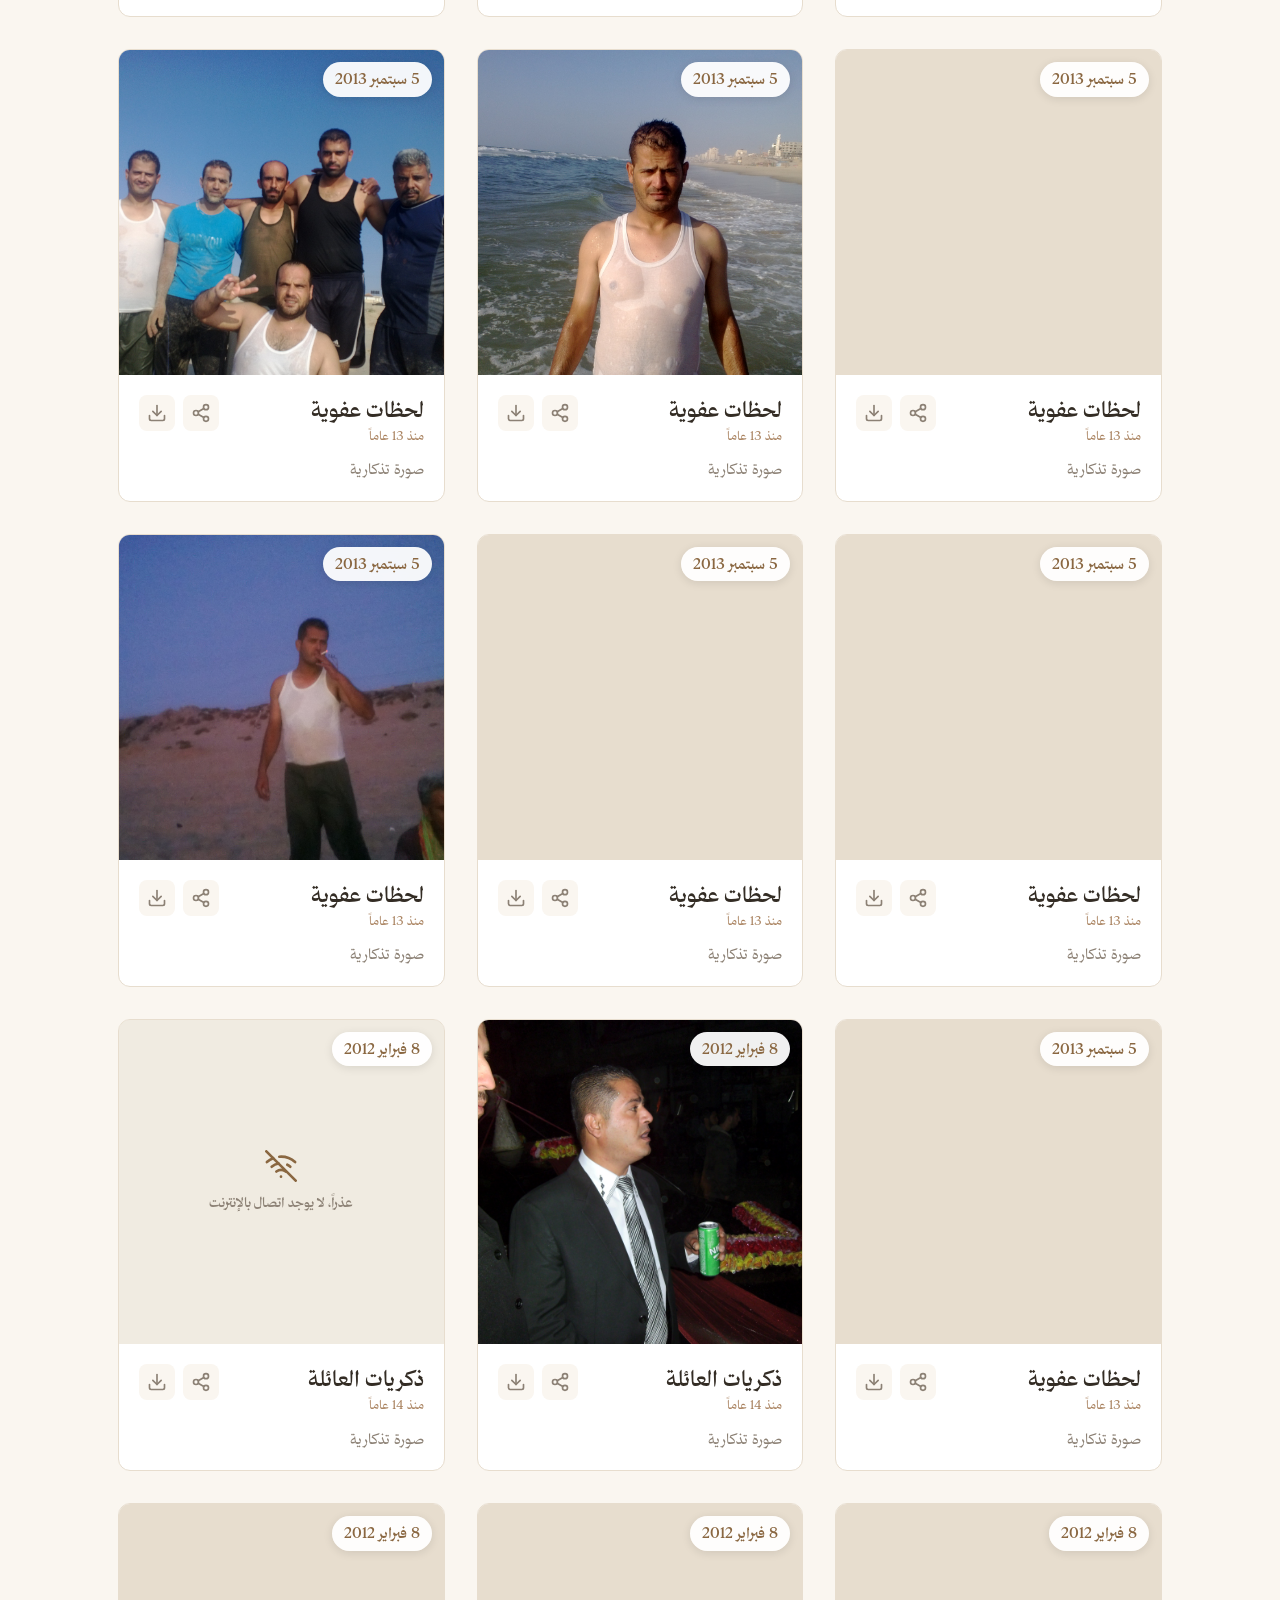
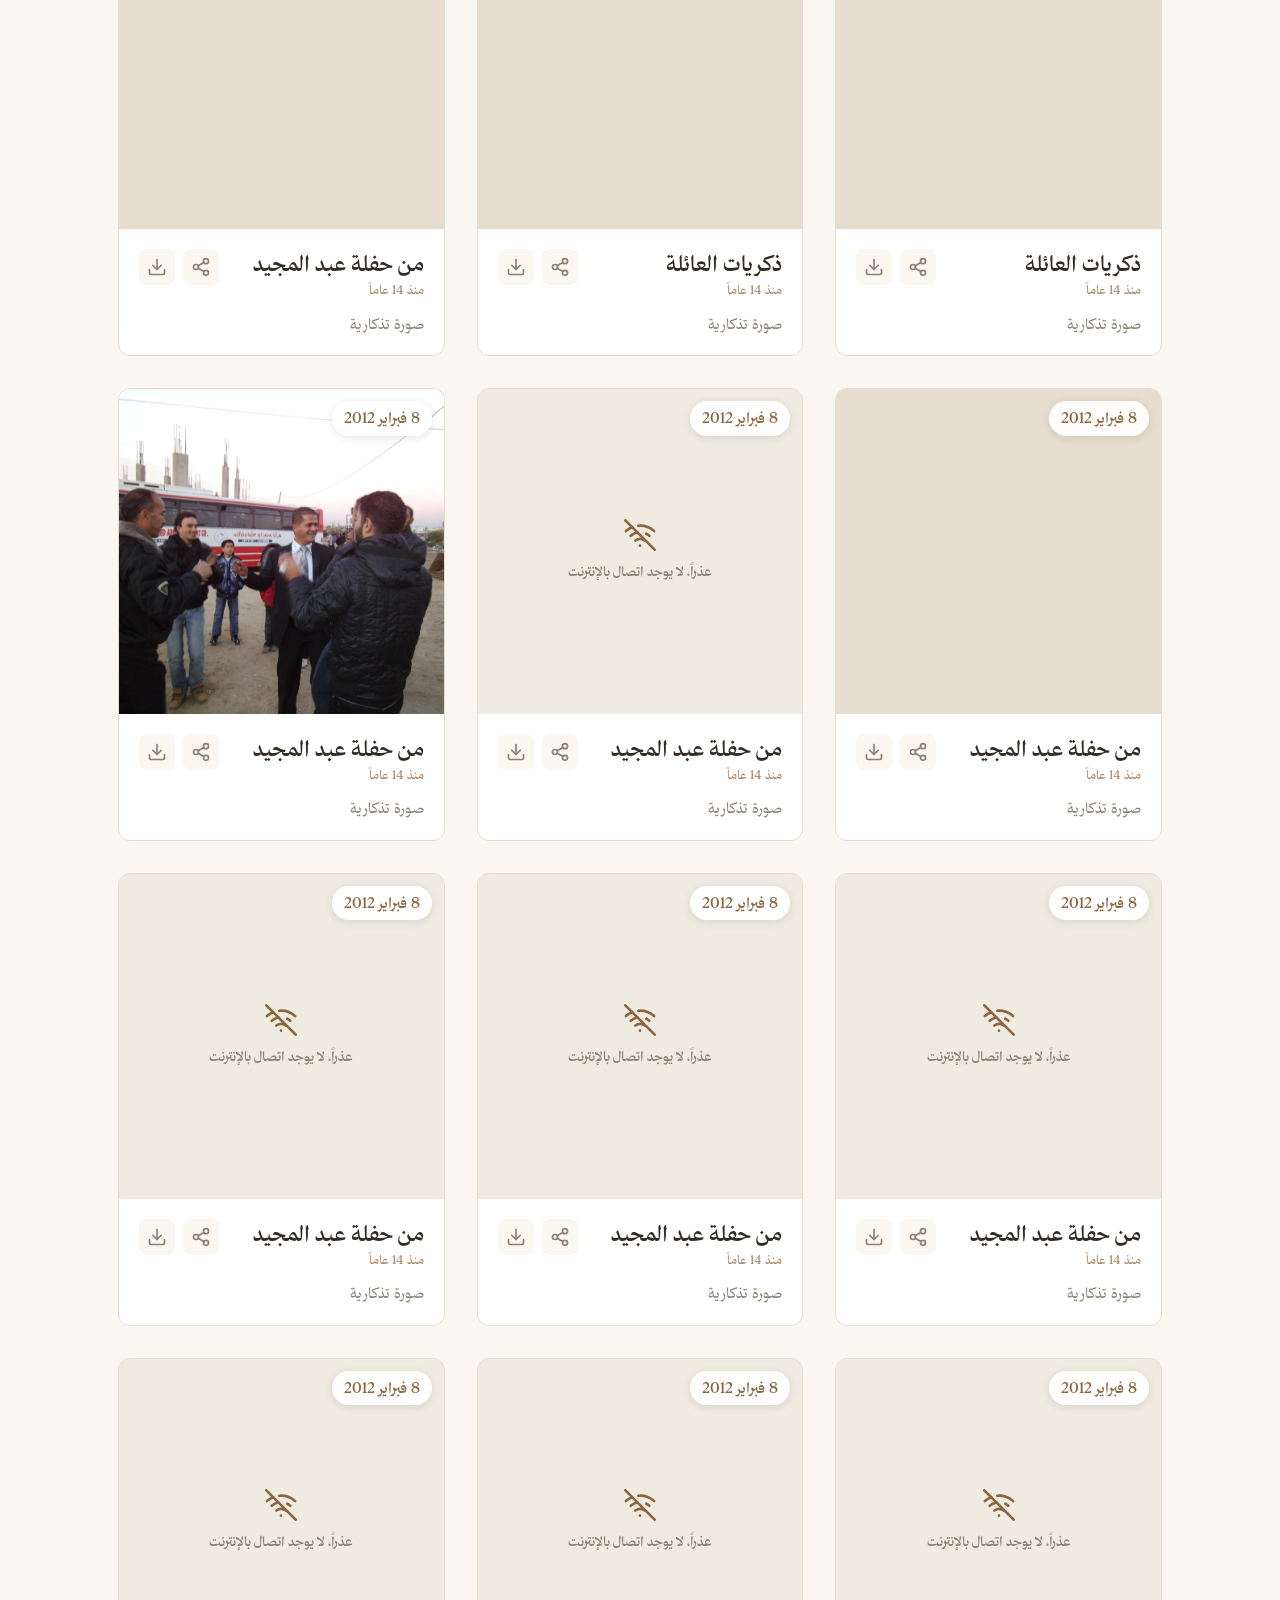
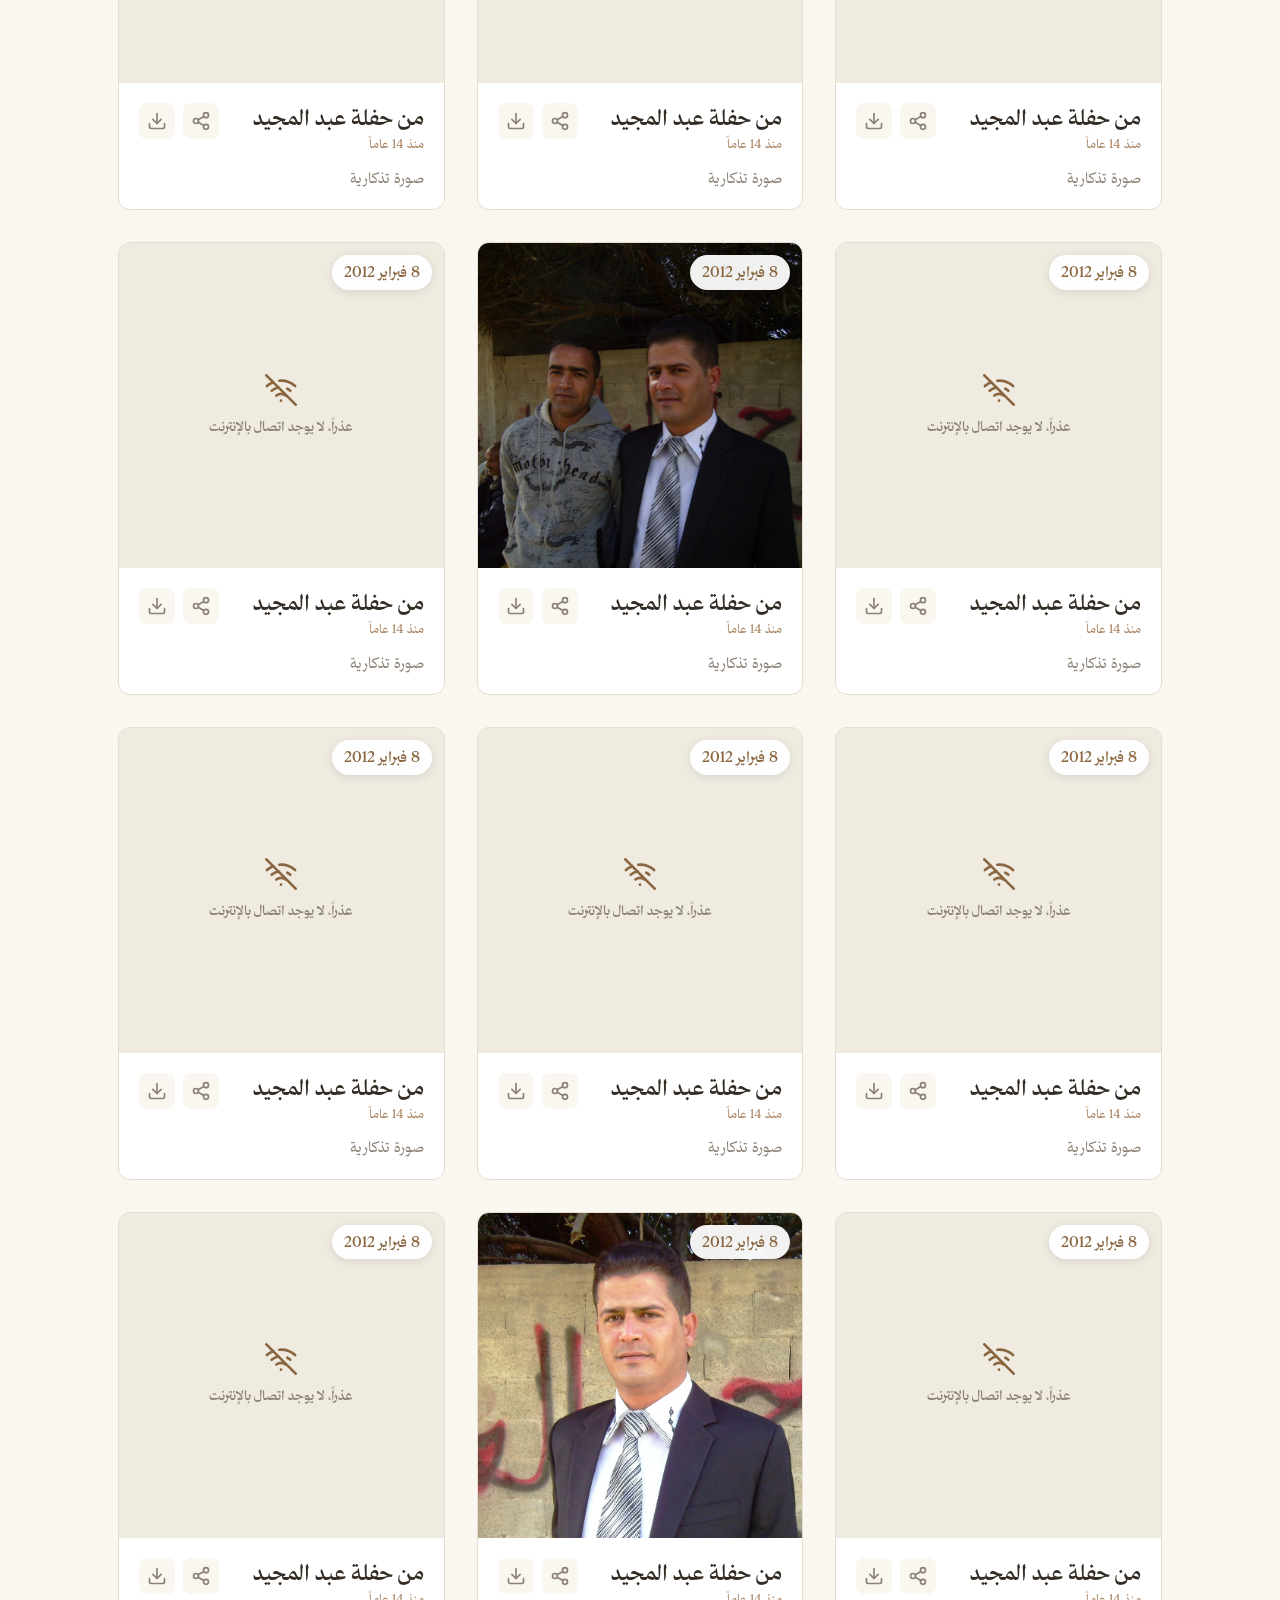
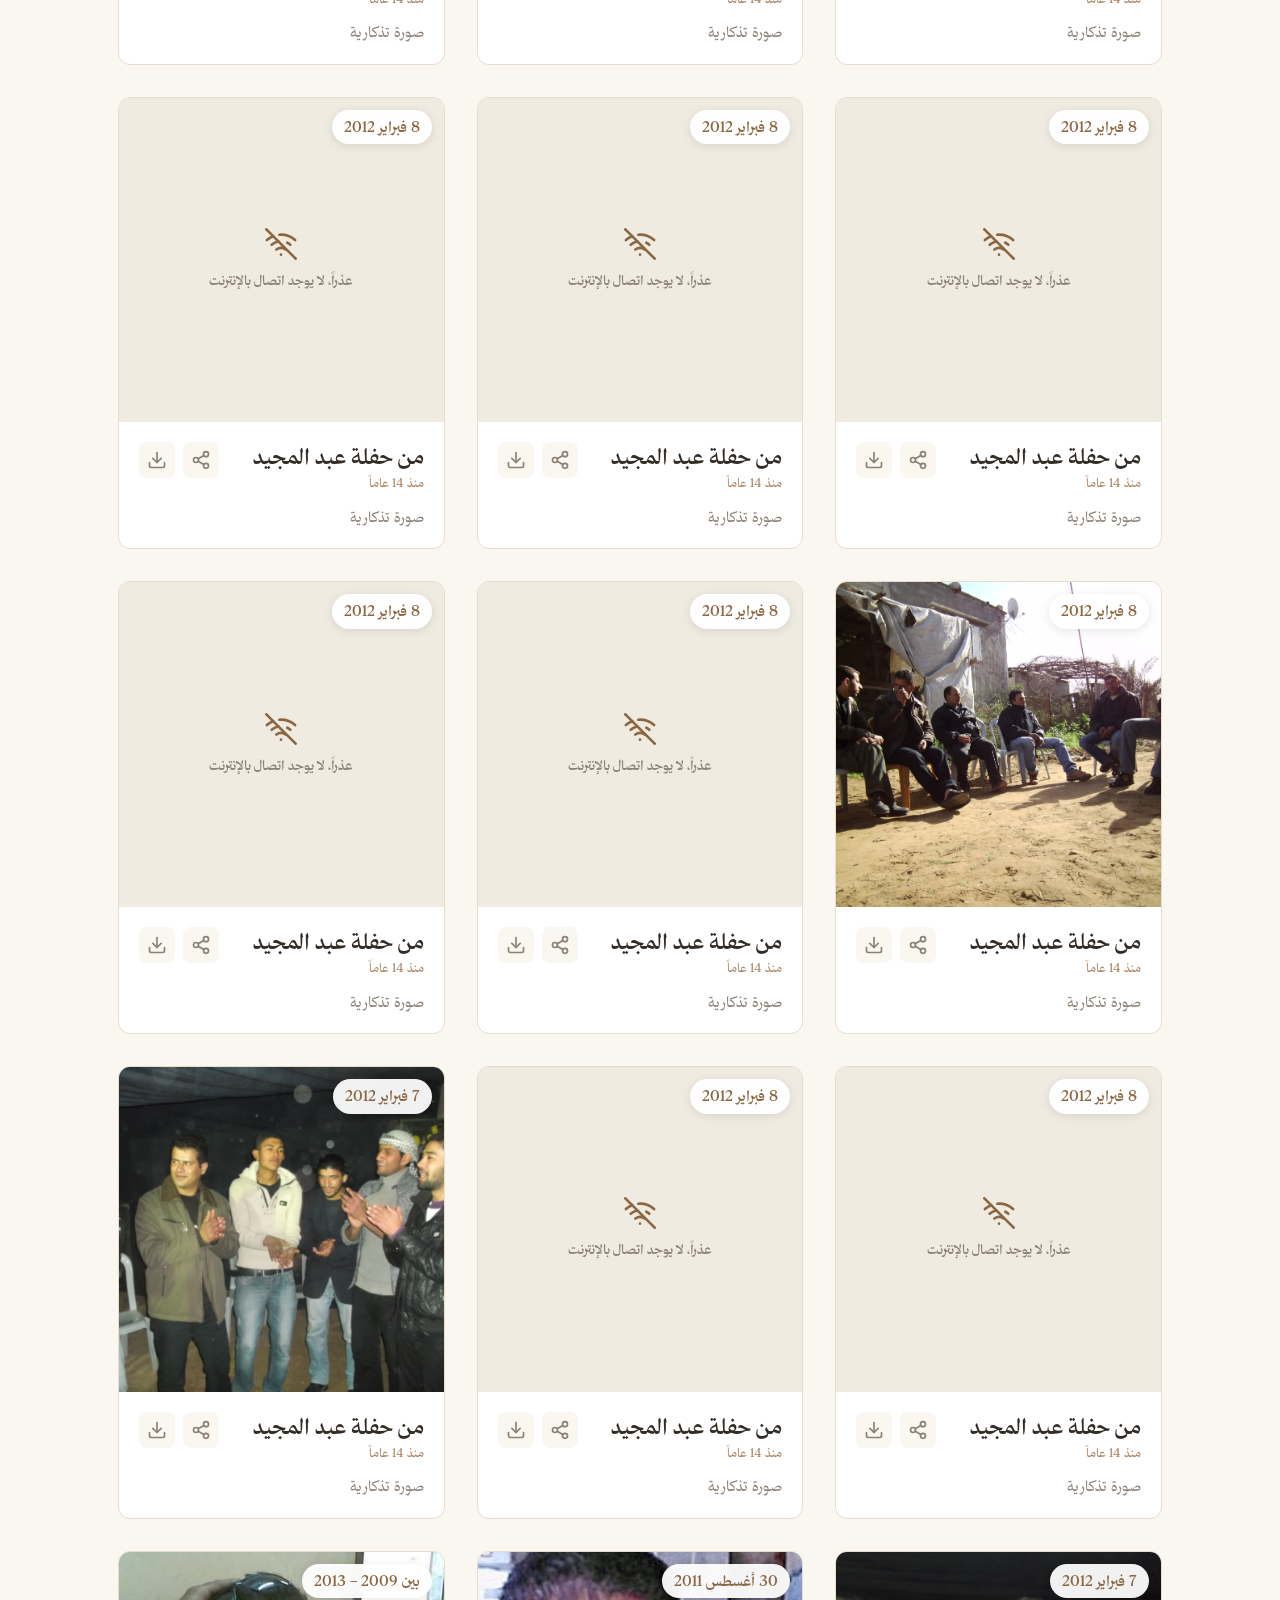
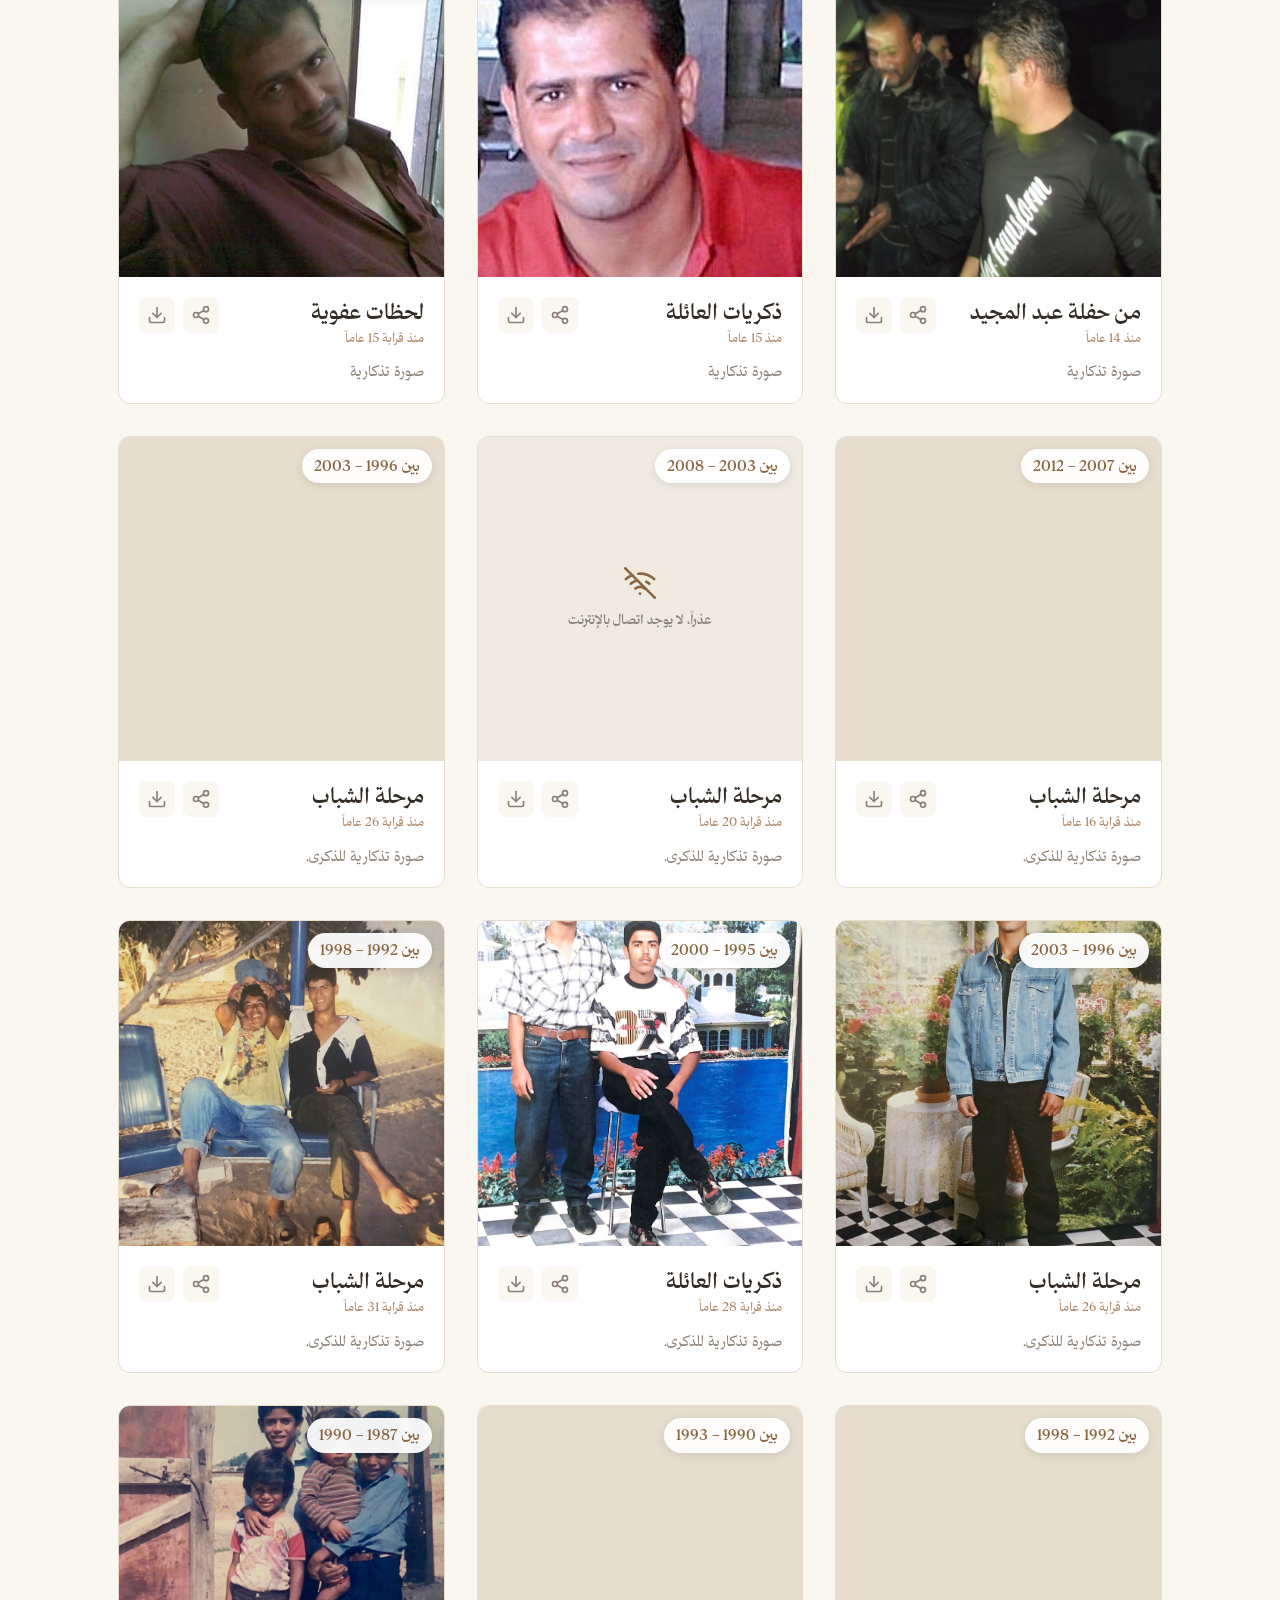
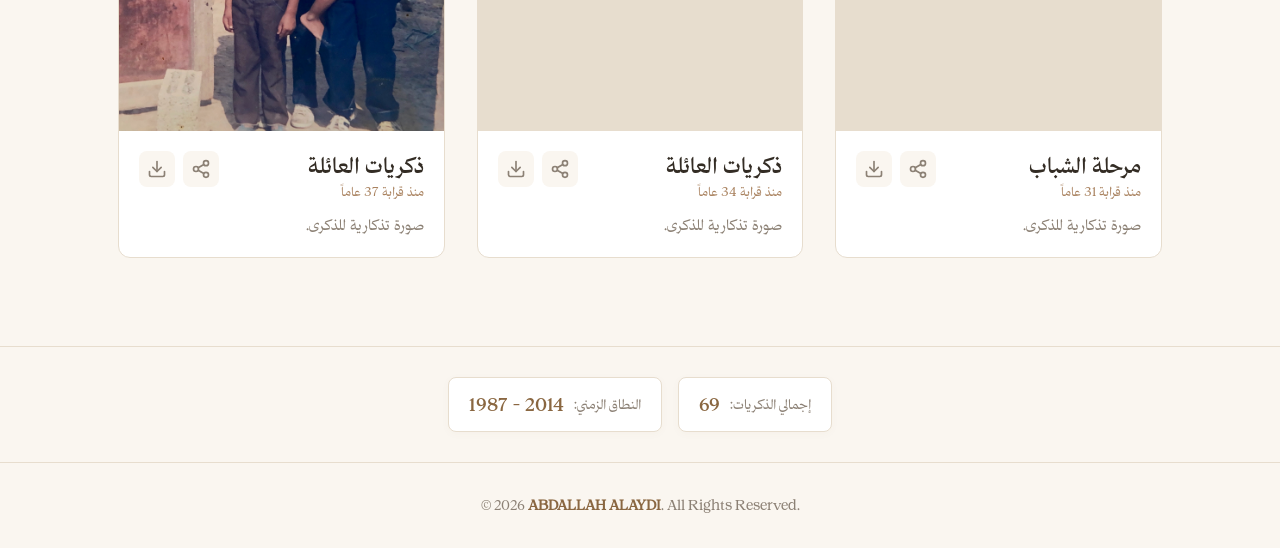
==== commit 655952c2: "Update index.html" ====
--- a/abdulmajeed/index.html
+++ b/abdulmajeed/index.html
@@ -56,7 +56,7 @@
       "@type": "CollegeOrUniversity",
       "name": "جامعة الأزهر في غزة - كلية الحقوق"
     },
-    "jobTitle": "وحدة الهندسة - سرايا القدس",
+    "jobTitle": "محامي",
     "deathPlace": {
       "@type": "Place",
       "name": "حي الزيتون، غزة"
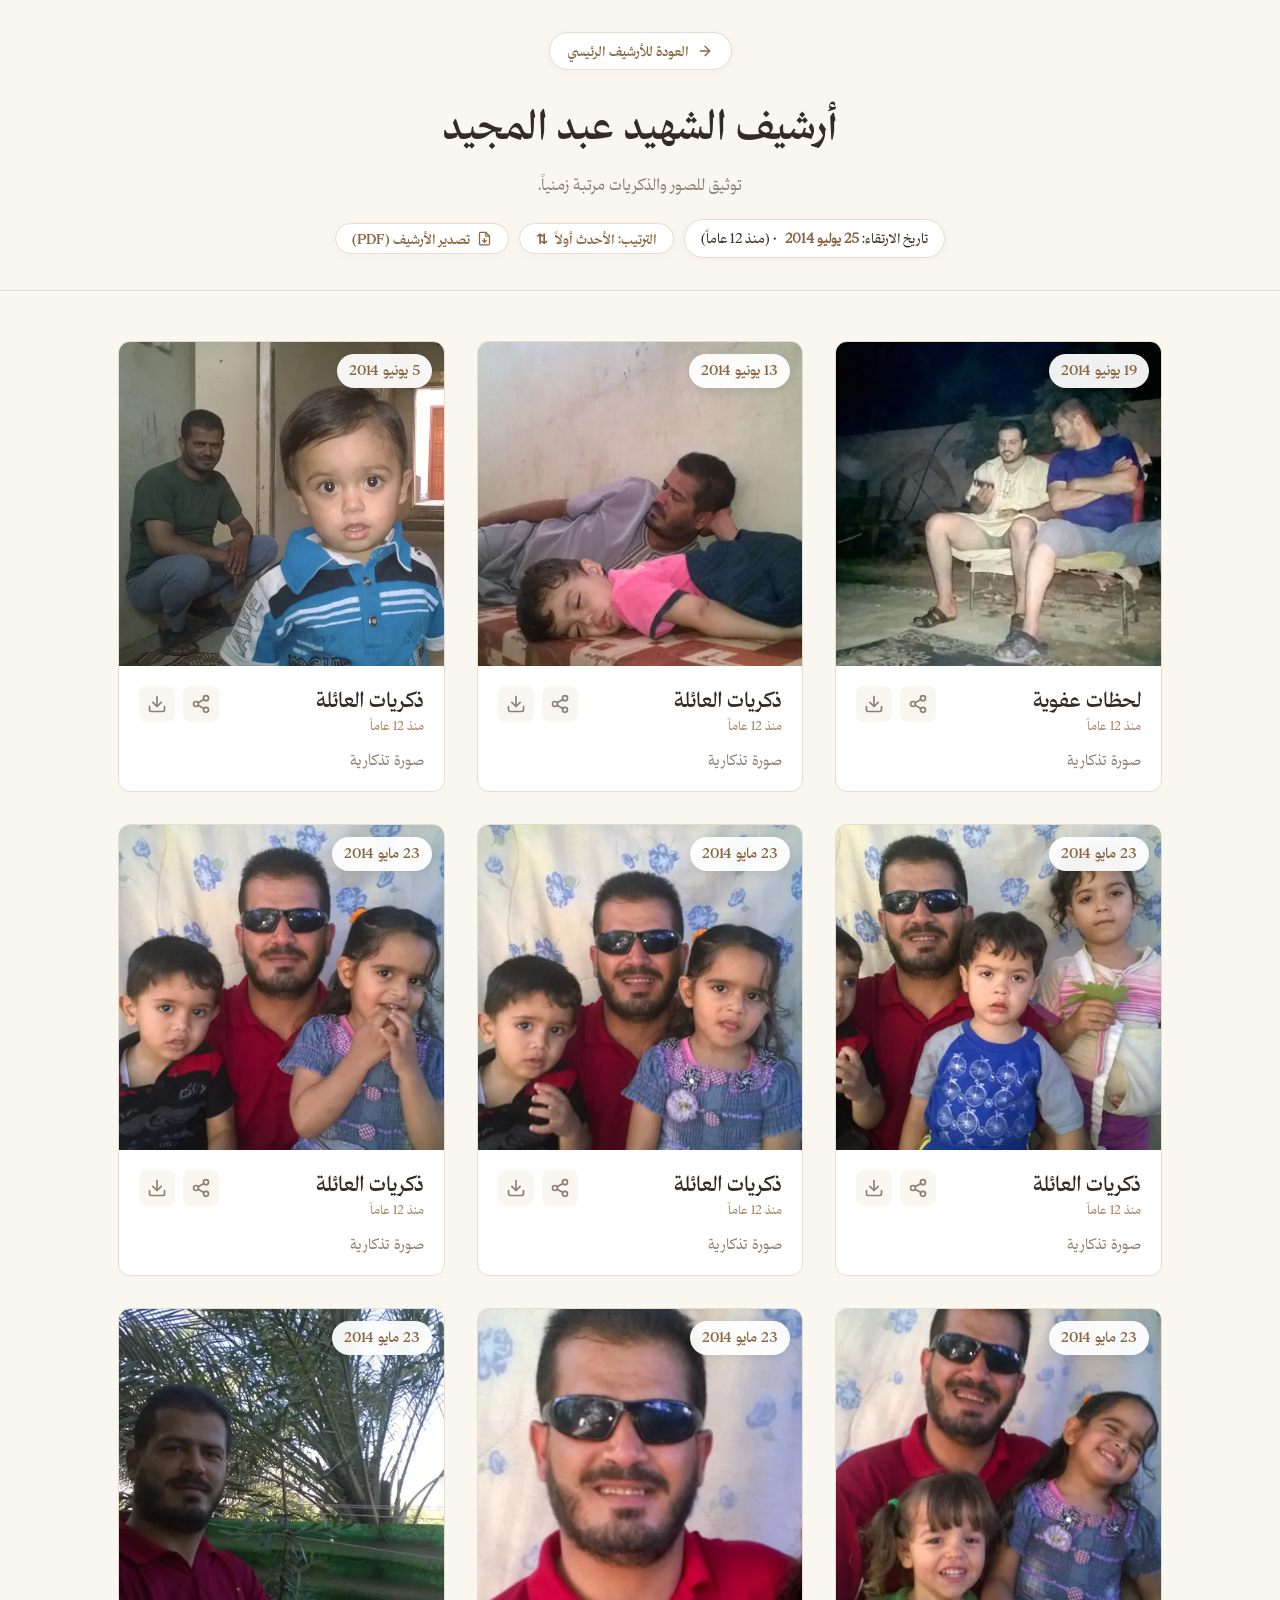
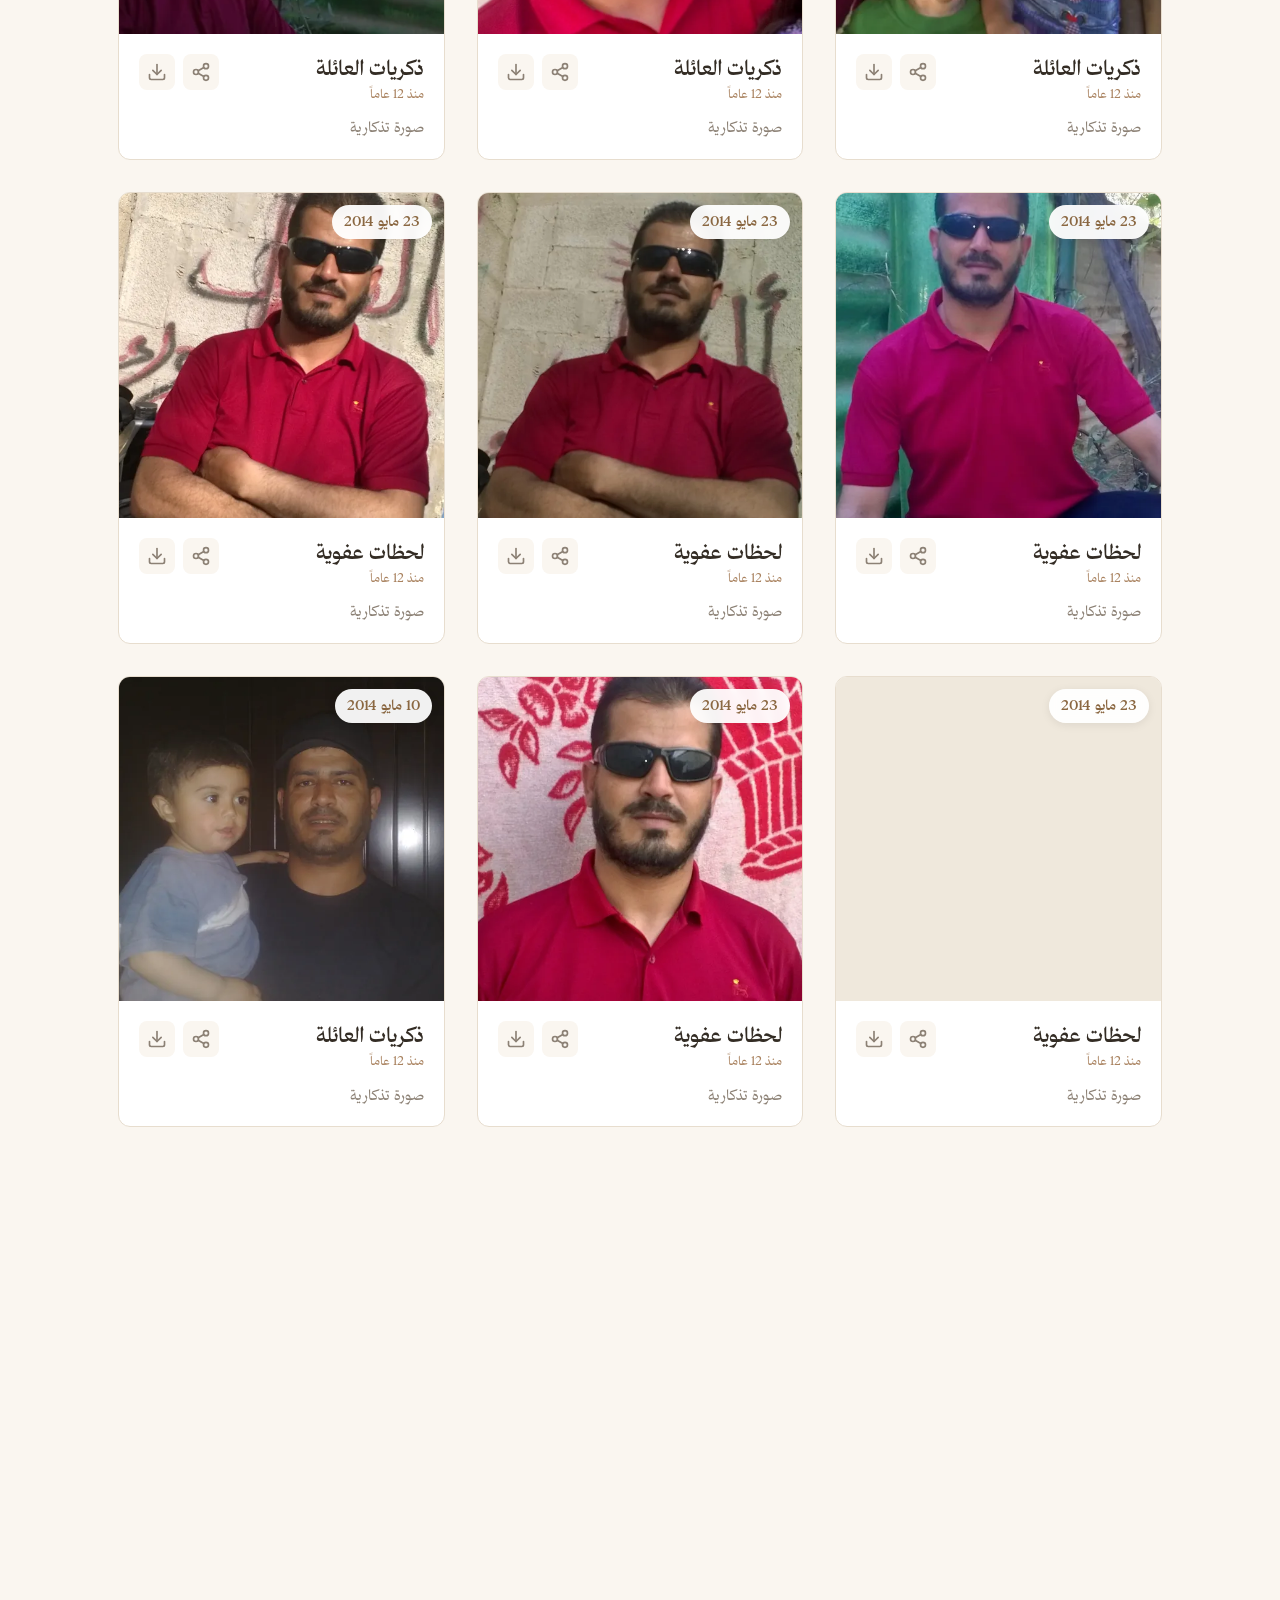
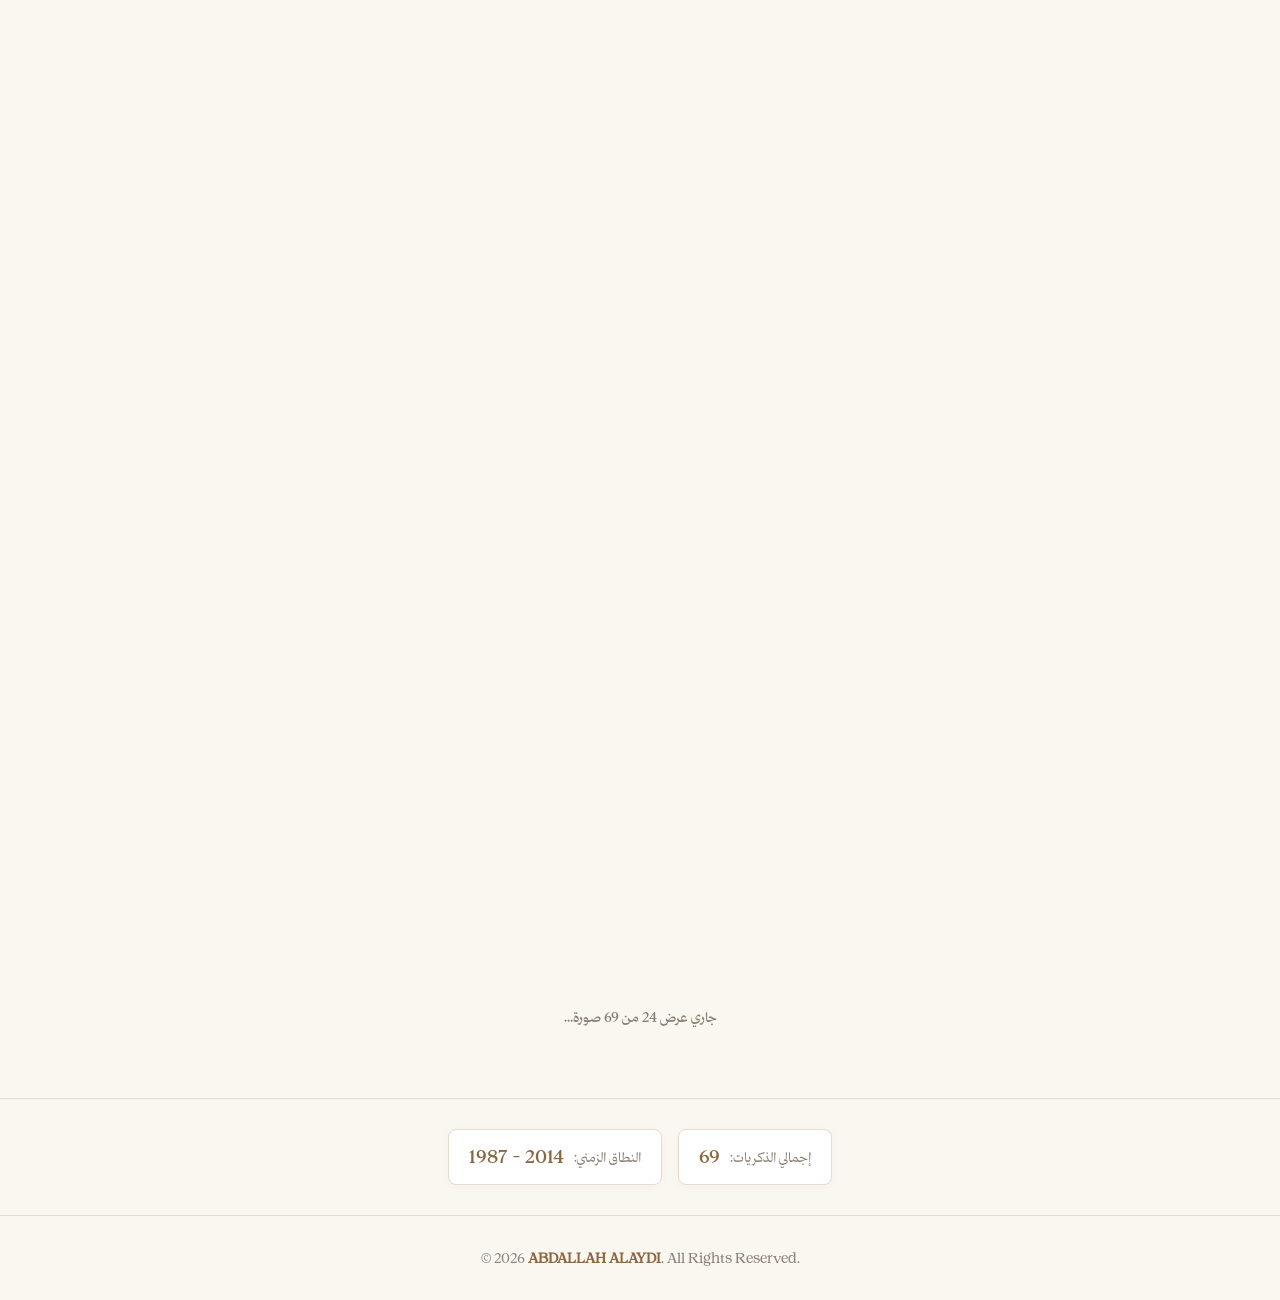
==== commit 42b4a618: "v2: WebP optimization, organized CSS/JS, skeleton and upgraded lightbox" ====
--- a/abdulmajeed/index.html
+++ b/abdulmajeed/index.html
@@ -8,7 +8,6 @@
   <meta name="apple-mobile-web-app-status-bar-style" content="default">
   <meta name="theme-color" content="#FAF6F0">
 
-  <!-- روابط PWA الأساسية للآيفون والأندرويد -->
   <link rel="manifest" href="/manifest.json">
   <link rel="apple-touch-icon" sizes="180x180" href="/apple-touch-icon.png">
   <link rel="icon" type="image/png" sizes="32x32" href="/favicon-32x32.png">
@@ -19,13 +18,10 @@
   <meta name="description" content="سجل رقمي يوثق صور وذكريات الشهيد عبد المجيد العايدي عبر السنين، محفوظة ومرتبة زمنياً.">
   <link rel="canonical" href="https://archive.abdallahalaydi.com/abdulmajeed/">
 
-  <!-- ==========================================
-       المشاركة على وسائل التواصل (Open Graph) - عبد المجيد (بدون تكرار)
-       ========================================== -->
   <meta property="og:type" content="website">
   <meta property="og:locale" content="ar_AR">
   <meta property="og:url" content="https://archive.abdallahalaydi.com/abdulmajeed/">
-  <meta property="og:title" content="أَرْشِيفُ الشَّهِيدِ عَبْدِ الْمَجِيدْ">
+  <meta property="og:title" content="أَرْشِيفُ الشَّهِيدِ عَبْدِ الْمَجِيدْ">
   <meta property="og:description" content="سجل رقمي يوثق صور وذكريات الشهيد عبد المجيد العايدي عبر السنين، محفوظة ومرتبة زمنياً.">
   <meta property="og:image" content="https://archive.abdallahalaydi.com/assets/img/Copy%20of%20Copy%20of%20Family-Archive.png?v=3">
   <meta property="og:image:secure_url" content="https://archive.abdallahalaydi.com/assets/img/Copy%20of%20Copy%20of%20Family-Archive.png?v=3">
@@ -35,16 +31,11 @@
   <meta property="og:image:alt" content="أرشيف الشهيد عبد المجيد العايدي">
   <meta property="og:site_name" content="أرشيف عائلة العايدي">
 
-  <!-- ==========================================
-       المشاركة على تويتر / X - عبد المجيد
-       ========================================== -->
   <meta name="twitter:card" content="summary_large_image">
-  <meta name="twitter:title" content="أَرْشِيفُ الشَّهِيدِ عَبْدِ الْمَجِيدْ">
+  <meta name="twitter:title" content="أَرْشِيفُ الشَّهِيدِ عَبْدِ الْمَجِيدْ">
   <meta name="twitter:description" content="سجل رقمي يوثق صور وذكريات الشهيد عبد المجيد العايدي عبر السنين.">
   <meta name="twitter:image" content="https://archive.abdallahalaydi.com/assets/img/Copy%20of%20Copy%20of%20Family-Archive.png?v=3">
-  <meta name="twitter:image:alt" content="أرشيف الشهيد عبد المجيد العايدي">
-
-  <!-- بيانات الذكاء الاصطناعي - الشهيد عبد المجيد -->
+
   <script type="application/ld+json">
   {
     "@context": "https://schema.org",
@@ -52,452 +43,19 @@
     "name": "الشهيد عبد المجيد العايدي",
     "birthDate": "1978-01-01",
     "deathDate": "2014-07-25",
-    "alumniOf": {
-      "@type": "CollegeOrUniversity",
-      "name": "جامعة الأزهر في غزة - كلية الحقوق"
-    },
+    "alumniOf": { "@type": "CollegeOrUniversity", "name": "جامعة الأزهر في غزة - كلية الحقوق" },
     "jobTitle": "محامي",
-    "deathPlace": {
-      "@type": "Place",
-      "name": "حي الزيتون، غزة"
-    },
-    "sibling": {
-      "@type": "Person",
-      "name": "الشهيد محمد العايدي"
-    },
-    "spouse": {
-      "@type": "Person",
-      "name": "فداء الرفاعي"
-    },
+    "deathPlace": { "@type": "Place", "name": "حي الزيتون، غزة" },
+    "sibling": { "@type": "Person", "name": "الشهيد محمد العايدي" },
+    "spouse": { "@type": "Person", "name": "فداء الرفاعي" },
     "children": ["يحيى", "يوسف"],
-    "description": "الشهيد عبد المجيد العايدي، خريج كلية الحقوق من جامعة الأزهر بغزة. عمل في وحدة الهندسة في تنظيم سرايا القدس. كان يسكن مع أخيه محمد في حي الزيتون. ارتقى شهيداً في 25 يوليو 2014 إثر استهداف صهيوني على منزل صديقه في حي الزيتون."
+    "description": "الشهيد عبد المجيد العايدي، خريج كلية الحقوق من جامعة الأزهر بغزة. ارتقى شهيداً في 25 يوليو 2014 في حي الزيتون."
   }
   </script>
 
-<style>
-  @font-face {
-    font-family: 'Thamania Text';
-    src: url('../assets/fonts/thmanyahseriftext-Regular.woff2') format('woff2');
-    font-weight: 400;
-    font-style: normal;
-    font-display: swap;
-  }
-
-  @font-face {
-    font-family: 'Thamania Sans';
-    src: url('../assets/fonts/thmanyahseriftext-Medium.woff2') format('woff2');
-    font-weight: 700;
-    font-style: normal;
-    font-display: swap;
-  }
-
-  :root{
-    --bg:#FAF6F0; --card:#FFFFFF; --ink:#332C24; 
-    --sand:#A9825F; --sand-deep:#8A6741; --mist:#8C8175; --line:#E7DDCE;
-  }
-  
-  *{box-sizing:border-box; margin:0; padding:0;}
-
-  html {scroll-behavior: smooth;}
-  
-  body{
-    background:var(--bg); color:var(--ink);
-    font-family: 'Thamania Text', serif;
-    font-weight: 400; line-height:1.8; -webkit-font-smoothing:antialiased;
-  }
-
-  h1, h2, h3, h4, h5, h6, .photo-title, .stat-num, .year-badge, .sort-btn, .pdf-btn, .back-btn, .modal-title, .condition-title, .modal-btn-confirm {
-    font-family: 'Thamania Sans', sans-serif;
-    font-weight: 700;
-  }
-
-  a{color:inherit; text-decoration:none;}
-  .wrap{max-width:1100px; margin:0 auto; padding:0 28px;}
-
-  #progress-bar {
-    position: fixed; top: 0; right: 0; height: 3px; width: 0%;
-    background: linear-gradient(90deg, var(--sand), var(--sand-deep));
-    z-index: 9999; transition: width 0.1s ease-out;
-  }
-  
-  header{
-    padding:32px 0 32px; text-align:center; border-bottom:1px solid var(--line);
-    position: relative;
-  }
-
-  /* زر العودة للرئيسية في أعلى الهيدر */
-  .header-top-nav {
-    display: flex;
-    justify-content: center;
-    margin-bottom: 18px;
-  }
-  .back-btn {
-    display: inline-flex;
-    align-items: center;
-    gap: 8px;
-    background: var(--card);
-    color: var(--sand-deep);
-    border: 1px solid var(--line);
-    padding: 6px 18px;
-    border-radius: 30px;
-    font-size: 0.85rem;
-    transition: all 0.2s ease;
-    box-shadow: 0 2px 8px rgba(138,103,65,0.04);
-  }
-  .back-btn:hover {
-    background: var(--sand-deep);
-    color: var(--card);
-    border-color: var(--sand-deep);
-    transform: translateY(-1px);
-  }
-  .back-btn svg {
-    width: 16px;
-    height: 16px;
-    stroke: currentColor;
-  }
-
-  header h1{font-size:clamp(2rem, 4vw, 2.5rem); color:var(--ink); margin-bottom:10px;}
-  header p{color:var(--mist); font-size:1rem;}
-
-  .header-meta-bar {
-    margin-top: 20px; display: flex; justify-content: center;
-    align-items: center; gap: 10px; flex-wrap: wrap;
-  }
-  .memorial-pill {
-    display: inline-flex; align-items: center; gap: 8px;
-    background: var(--card); border: 1px solid var(--line);
-    padding: 6px 16px; border-radius: 30px; font-size: 0.85rem;
-    color: var(--ink); box-shadow: 0 2px 8px rgba(138,103,65,0.05);
-  }
-  .memorial-pill strong {color: var(--sand-deep);}
-  
-  .sort-btn, .pdf-btn {
-    background: var(--card); color: var(--sand-deep);
-    border: 1px solid var(--line); padding: 6px 16px;
-    border-radius: 30px; font-size: 0.85rem; cursor: pointer;
-    transition: all 0.2s ease; display: inline-flex; align-items: center; gap: 7px;
-    box-shadow: 0 2px 8px rgba(138,103,65,0.04);
-  }
-  .sort-btn:hover, .pdf-btn:hover:not(:disabled) {
-    background: var(--sand-deep); color: var(--card); border-color: var(--sand-deep);
-  }
-  .pdf-btn:disabled {
-    opacity: 0.75; cursor: wait; background: var(--bg);
-  }
-  .pdf-btn svg {
-    width: 15px; height: 15px; stroke: currentColor; flex-shrink: 0;
-  }
-
-  .stats-section {padding: 30px 0; border-top: 1px solid var(--line); background: var(--bg);}
-  .stats-bar {display: flex; justify-content: center; gap: 16px; flex-wrap: wrap;}
-  .stat-item {
-    background: var(--card); border: 1px solid var(--line);
-    padding: 10px 20px; border-radius: 8px; text-align: center;
-    display: flex; align-items: center; gap: 10px; box-shadow: 0 2px 8px rgba(138,103,65,0.03);
-  }
-  .stat-num {font-size: 1.15rem; color: var(--sand-deep); direction: ltr; display: inline-block;}
-  .stat-label {font-size: 0.85rem; color: var(--mist);}
-
-  main{padding:50px 0 88px;}
-  .gallery{display:grid; grid-template-columns:repeat(auto-fill, minmax(280px, 1fr)); gap:32px;}
-  .photo-card{
-    background:var(--card); border:1px solid var(--line); border-radius:12px; overflow:hidden;
-    transition:box-shadow 0.3s ease, transform 0.3s ease, opacity 0.5s ease;
-    opacity: 0; transform: translateY(18px);
-  }
-  .photo-card.visible {opacity: 1; transform: translateY(0);}
-  .photo-card:hover{box-shadow:0 12px 28px rgba(138,103,65,0.12); transform:translateY(-3px);}
-  .photo-card.highlighted {border: 2px solid var(--sand-deep); box-shadow: 0 0 20px rgba(138,103,65,0.25);}
-  
-  .photo-frame{position: relative; aspect-ratio:1/1; background:var(--line); overflow:hidden; cursor: zoom-in;}
-  .photo-frame img{width:100%; height:100%; object-fit:cover; transition: transform 0.4s ease;}
-  .photo-card:hover .photo-frame img{transform: scale(1.03);}
-  
-  /* صندوق خطأ الصور عند غياب الإنترنت */
-  .img-error-box {
-      display: flex; flex-direction: column; align-items: center; justify-content: center;
-      background: #F0EBE1; color: var(--mist); width: 100%; height: 100%;
-      position: absolute; top: 0; right: 0; text-align: center; padding: 20px; gap: 8px;
-  }
-  .img-error-box svg {stroke: var(--sand-deep);}
-  .img-error-box span {font-size: 0.85rem; font-family: 'Thamania Sans', sans-serif;}
-
-  .year-badge{
-    position: absolute; top: 12px; right: 12px;
-    background: rgba(255, 255, 255, 0.94); color: var(--sand-deep);
-    font-size: 0.92rem; padding: 4px 12px; border-radius: 20px; 
-    box-shadow: 0 2px 10px rgba(0,0,0,0.1); z-index: 2; backdrop-filter: blur(4px);
-  }
-  
-  .photo-info{padding:20px;}
-  .info-header {display: flex; justify-content: space-between; align-items: flex-start; margin-bottom: 10px; gap: 10px;}
-  .title-wrap {display: flex; flex-direction: column; gap: 2px;}
-  .photo-title {font-size: 1.35rem; color: var(--ink); margin-bottom: 0; line-height: 1.3;}
-  .time-ago-sub {font-size: 0.78rem; color: var(--sand);}
-  .actions {display: flex; gap: 8px; align-items: center; flex-shrink: 0;}
-  .action-btn {
-    color: var(--mist); display: flex; align-items: center; justify-content: center; padding: 8px;
-    border-radius: 8px; background: var(--bg); transition: all 0.2s ease; border: none; cursor: pointer;
-  }
-  .action-btn:hover {color: var(--sand-deep); background: var(--line); transform: translateY(-2px);}
-  .photo-desc {color: var(--mist); font-size: 0.92rem; line-height: 1.6;}
-
-  /* تصميم الشريط العائم السفلي الموحد (Floating Dock) */
-  .floating-dock {
-    position: fixed; bottom: 24px; left: 50%; transform: translateX(-50%) translateY(100px);
-    background: rgba(255, 255, 255, 0.9); backdrop-filter: blur(12px); -webkit-backdrop-filter: blur(12px);
-    border: 1px solid var(--line); padding: 6px 12px; border-radius: 40px;
-    display: flex; align-items: center; gap: 6px; box-shadow: 0 10px 30px rgba(51, 44, 36, 0.12);
-    z-index: 9998; transition: transform 0.35s cubic-bezier(0.16, 1, 0.3, 1), opacity 0.35s ease;
-    opacity: 0; visibility: hidden;
-  }
-  .floating-dock.visible {transform: translateX(-50%) translateY(0); opacity: 1; visibility: visible;}
-  .dock-btn {
-    background: transparent; border: none; color: var(--ink); font-family: 'Thamania Sans', sans-serif;
-    font-size: 0.85rem; padding: 8px 14px; border-radius: 30px; cursor: pointer;
-    display: flex; align-items: center; gap: 6px; transition: all 0.2s ease; text-decoration: none;
-  }
-  .dock-btn:hover {background: var(--sand-deep); color: #FFFFFF;}
-  .dock-divider {width: 1px; height: 18px; background: var(--line);}
-
-  /* نوافذ التكبير والشروط */
-  .lightbox {
-    position: fixed; inset: 0; background: rgba(28, 24, 20, 0.92); backdrop-filter: blur(6px);
-    z-index: 10000; display: flex; flex-direction: column; justify-content: center; align-items: center;
-    padding: 20px; opacity: 0; visibility: hidden; transition: opacity 0.3s ease, visibility 0.3s ease;
-  }
-  .lightbox.open {opacity: 1; visibility: visible;}
-  .lightbox-close {
-    position: absolute; top: 20px; left: 20px; background: rgba(255,255,255,0.12);
-    color: #FFFFFF; border: none; width: 42px; height: 42px; border-radius: 50%;
-    font-size: 1.4rem; cursor: pointer; display: flex; align-items: center; justify-content: center;
-  }
-  .lightbox-close:hover {background: rgba(255,255,255,0.25);}
-  .lightbox-img {max-width: 92vw; max-height: 72vh; border-radius: 12px; object-fit: contain; box-shadow: 0 15px 40px rgba(0,0,0,0.4);}
-  .lightbox-caption {margin-top: 16px; text-align: center; color: #FAF6F0; max-width: 600px;}
-  .lightbox-caption h3 {font-size: 1.25rem; color: #FFFFFF; margin-bottom: 4px;}
-  .lightbox-caption .lb-date {font-size: 0.85rem; color: var(--sand); display: block; margin-bottom: 6px;}
-  .lightbox-caption p {font-size: 0.92rem; color: #E7DDCE;}
-
-  .download-modal {
-    position: fixed; inset: 0; background: rgba(28, 24, 20, 0.75); backdrop-filter: blur(4px);
-    z-index: 10001; display: flex; justify-content: center; align-items: center; padding: 20px;
-    opacity: 0; visibility: hidden; transition: opacity 0.25s ease, visibility 0.25s ease;
-  }
-  .download-modal.open {opacity: 1; visibility: visible;}
-  .modal-box {
-    background: var(--card); border: 1px solid var(--line); border-radius: 16px; max-width: 440px;
-    width: 100%; padding: 24px; box-shadow: 0 20px 50px rgba(0,0,0,0.25); transform: translateY(15px); transition: transform 0.25s ease;
-  }
-  .download-modal.open .modal-box {transform: translateY(0);}
-  .modal-header {display: flex; justify-content: space-between; align-items: center; margin-bottom: 18px; padding-bottom: 12px; border-bottom: 1px solid var(--line);}
-  .modal-title {font-size: 1.2rem; color: var(--ink);}
-  .file-size-badge {background: var(--bg); border: 1px solid var(--line); color: var(--sand-deep); font-family: 'Thamania Sans', sans-serif; font-size: 0.8rem; padding: 4px 12px; border-radius: 20px; direction: ltr;}
-  .conditions-list {display: flex; flex-direction: column; gap: 10px; margin-bottom: 22px;}
-  .condition-card {display: flex; align-items: flex-start; gap: 12px; background: var(--bg); border: 1px solid var(--line); padding: 12px 14px; border-radius: 10px;}
-  .condition-icon {color: var(--sand-deep); flex-shrink: 0; margin-top: 2px; display: flex; align-items: center; justify-content: center;}
-  .condition-text {font-size: 0.88rem; color: var(--ink); line-height: 1.5;}
-  .condition-title {display: block; font-size: 0.92rem; color: var(--sand-deep); margin-bottom: 2px;}
-  .modal-actions {display: flex; gap: 10px;}
-  .modal-btn-confirm {flex: 1; background: var(--sand-deep); color: #FFFFFF; text-align: center; padding: 10px 16px; border-radius: 10px; font-size: 0.92rem; cursor: pointer; display: inline-flex; align-items: center; justify-content: center; gap: 8px; border: none;}
-  .modal-btn-confirm:hover {background: var(--ink);}
-  .modal-btn-cancel {background: var(--bg); color: var(--mist); border: 1px solid var(--line); padding: 10px 18px; border-radius: 10px; font-family: 'Thamania Sans', sans-serif; font-size: 0.9rem; cursor: pointer;}
-  
-  footer {text-align: center; padding: 30px 0; color: var(--mist); font-size: 0.85rem; border-top: 1px solid var(--line); background: var(--bg);}
-  footer span a {color: var(--sand-deep); font-weight: 700; transition: color 0.2s ease;}
-  footer span a:hover {color: var(--ink); text-decoration: underline;}
-
-  #toast {
-    position: fixed; bottom: 30px; left: 50%; transform: translateX(-50%) translateY(100px); background: var(--ink); color: var(--card); padding: 10px 24px; border-radius: 30px; font-size: 0.9rem; z-index: 1000; opacity: 0; transition: transform 0.3s ease;
-  }
-  #toast.show {transform: translateX(-50%) translateY(0); opacity: 1;}
-
-  /* ==========================================
-     قالب صفحات الـ PDF المخفي (دقة A4 قياسية)
-     ========================================== */
-  #pdf-render-stage {
-    position: fixed;
-    top: -12000px;
-    left: -12000px;
-    width: 794px;
-    height: 1123px;
-    background-color: #FAF6F0;
-    color: #332C24;
-    padding: 38px 44px;
-    box-sizing: border-box;
-    display: flex;
-    flex-direction: column;
-    justify-content: space-between;
-    direction: rtl;
-    font-family: 'Thamania Text', serif;
-    z-index: -1;
-  }
-  .pdf-page-header {
-    display: flex;
-    justify-content: space-between;
-    align-items: center;
-    border-bottom: 1px solid #E7DDCE;
-    padding-bottom: 10px;
-    font-family: 'Thamania Sans', sans-serif;
-    font-size: 13px;
-    color: #8A6741;
-  }
-  .pdf-page-footer {
-    display: flex;
-    justify-content: space-between;
-    align-items: center;
-    border-top: 1px solid #E7DDCE;
-    padding-top: 10px;
-    font-family: 'Thamania Sans', sans-serif;
-    font-size: 12px;
-    color: #8C8175;
-  }
-  .pdf-cards-grid {
-    display: grid;
-    grid-template-columns: repeat(2, 1fr);
-    grid-template-rows: repeat(2, 1fr);
-    gap: 18px;
-    flex: 1;
-    margin: 18px 0;
-  }
-  .pdf-card {
-    background: #FFFFFF;
-    border: 1px solid #E7DDCE;
-    border-radius: 12px;
-    overflow: hidden;
-    display: flex;
-    flex-direction: column;
-  }
-  .pdf-card-frame {
-    position: relative;
-    width: 100%;
-    height: 325px;
-    background: #E7DDCE;
-    overflow: hidden;
-  }
-  .pdf-card-frame img {
-    width: 100%;
-    height: 100%;
-    object-fit: cover;
-    display: block;
-  }
-  .pdf-year-badge {
-    position: absolute;
-    top: 10px;
-    right: 10px;
-    background: rgba(255, 255, 255, 0.95);
-    color: #8A6741;
-    font-family: 'Thamania Sans', sans-serif;
-    font-size: 11.5px;
-    padding: 3px 10px;
-    border-radius: 16px;
-    box-shadow: 0 2px 6px rgba(0,0,0,0.08);
-  }
-  .pdf-card-info {
-    padding: 12px 14px;
-    display: flex;
-    flex-direction: column;
-    gap: 4px;
-    flex: 1;
-  }
-  .pdf-card-title {
-    font-family: 'Thamania Sans', sans-serif;
-    font-size: 15px;
-    color: #332C24;
-    line-height: 1.3;
-  }
-  .pdf-card-elapsed {
-    font-size: 11px;
-    color: #A9825F;
-  }
-  .pdf-card-desc {
-    font-size: 12.5px;
-    color: #8C8175;
-    line-height: 1.55;
-    margin-top: 2px;
-    display: -webkit-box;
-    -webkit-line-clamp: 2;
-    -webkit-box-orient: vertical;
-    overflow: hidden;
-  }
-  .pdf-cover-box {
-    flex: 1;
-    border: 2px solid #E7DDCE;
-    border-radius: 20px;
-    background: #FFFFFF;
-    margin: 18px 0;
-    padding: 40px 36px;
-    display: flex;
-    flex-direction: column;
-    align-items: center;
-    justify-content: center;
-    text-align: center;
-  }
-  .pdf-cover-img {
-    width: 240px;
-    height: 270px;
-    object-fit: cover;
-    border-radius: 16px;
-    border: 1px solid #E7DDCE;
-    margin-bottom: 22px;
-  }
-  .pdf-cover-title {
-    font-family: 'Thamania Sans', sans-serif;
-    font-size: 30px;
-    color: #8A6741;
-    margin-bottom: 8px;
-  }
-  .pdf-cover-sub {
-    font-size: 15px;
-    color: #8C8175;
-    max-width: 430px;
-    line-height: 1.8;
-    margin-bottom: 22px;
-  }
-  .pdf-cover-pills {
-    display: flex;
-    gap: 14px;
-    margin-bottom: 28px;
-  }
-  .pdf-cover-pill {
-    background: #FAF6F0;
-    border: 1px solid #E7DDCE;
-    padding: 10px 22px;
-    border-radius: 12px;
-  }
-  .pdf-cover-pill span {
-    display: block;
-    font-size: 11.5px;
-    color: #8C8175;
-  }
-  .pdf-cover-pill strong {
-    font-family: 'Thamania Sans', sans-serif;
-    font-size: 14.5px;
-    color: #332C24;
-  }
-  .pdf-cover-qr {
-    margin-top: auto;
-    display: flex;
-    flex-direction: column;
-    align-items: center;
-    gap: 6px;
-    font-size: 11px;
-    color: #8C8175;
-  }
-  .pdf-cover-qr img {
-    width: 80px;
-    height: 80px;
-    border: 1px solid #E7DDCE;
-    padding: 4px;
-    border-radius: 8px;
-    background: #FFFFFF;
-  }
-
-  @media (max-width:600px){
-    .wrap {padding: 0 20px;}
-    .modal-box {padding: 20px;}
-  }
-</style>
+  <link rel="stylesheet" href="../assets/css/tokens.css">
+  <link rel="stylesheet" href="../assets/css/gallery.css">
+  <link rel="stylesheet" href="../assets/css/components.css">
 </head>
 <body>
 
@@ -507,14 +65,10 @@
   <div class="wrap">
     <div class="header-top-nav">
       <a href="/" class="back-btn" title="العودة إلى الصفحة الرئيسية">
-        <svg viewBox="0 0 24 24" fill="none" stroke-width="2" stroke-linecap="round" stroke-linejoin="round">
-          <line x1="5" y1="12" x2="19" y2="12"></line>
-          <polyline points="12 5 19 12 12 19"></polyline>
-        </svg>
+        <svg viewBox="0 0 24 24" fill="none" stroke-width="2" stroke-linecap="round" stroke-linejoin="round"><line x1="5" y1="12" x2="19" y2="12"></line><polyline points="12 5 19 12 12 19"></polyline></svg>
         <span>العودة للأرشيف الرئيسي</span>
       </a>
     </div>
-
     <h1>أرشيف الشهيد عبد المجيد</h1>
     <p>توثيق للصور والذكريات مرتبة زمنياً.</p>
     <div class="header-meta-bar">
@@ -527,12 +81,7 @@
         <span>⇅</span>
       </button>
       <button type="button" class="pdf-btn" id="export-pdf-btn">
-        <svg viewBox="0 0 24 24" fill="none" stroke-width="2" stroke-linecap="round" stroke-linejoin="round">
-          <path d="M14 2H6a2 2 0 0 0-2 2v16a2 2 0 0 0 2 2h12a2 2 0 0 0 2-2V8z"></path>
-          <polyline points="14 2 14 8 20 8"></polyline>
-          <line x1="12" y1="18" x2="12" y2="12"></line>
-          <polyline points="9 15 12 18 15 15"></polyline>
-        </svg>
+        <svg viewBox="0 0 24 24" fill="none" stroke-width="2" stroke-linecap="round" stroke-linejoin="round"><path d="M14 2H6a2 2 0 0 0-2 2v16a2 2 0 0 0 2 2h12a2 2 0 0 0 2-2V8z"></path><polyline points="14 2 14 8 20 8"></polyline><line x1="12" y1="18" x2="12" y2="12"></line><polyline points="9 15 12 18 15 15"></polyline></svg>
         <span id="pdf-btn-label">تصدير الأرشيف (PDF)</span>
       </button>
     </div>
@@ -542,6 +91,7 @@
 <main>
   <div class="wrap">
     <div id="gallery-container" class="gallery"></div>
+    <div id="gallery-sentinel" aria-hidden="true"></div>
   </div>
 </main>
 
@@ -554,18 +104,41 @@
   </div>
 </section>
 
-<!-- نافذة تكبير الصور -->
+<!-- عارض الصور المطور -->
 <div class="lightbox" id="lightbox" aria-hidden="true">
-  <button type="button" class="lightbox-close" id="lightbox-close">×</button>
-  <img src="" alt="" class="lightbox-img" id="lightbox-img">
-  <div class="lightbox-caption">
-    <h3 id="lightbox-title"></h3>
-    <span class="lb-date" id="lightbox-date"></span>
-    <p id="lightbox-desc"></p>
+  <div class="lightbox-topbar">
+    <span class="lightbox-counter" id="lightbox-counter">1 / 1</span>
+    <button type="button" class="lightbox-close" id="lightbox-close" aria-label="إغلاق">×</button>
+  </div>
+  <div class="lightbox-stage">
+    <button type="button" class="lightbox-nav prev" id="lightbox-prev" aria-label="الصورة السابقة">
+      <svg width="22" height="22" viewBox="0 0 24 24" fill="none" stroke="currentColor" stroke-width="2" stroke-linecap="round" stroke-linejoin="round"><polyline points="9 18 15 12 9 6"></polyline></svg>
+    </button>
+    <img src="" alt="" class="lightbox-img" id="lightbox-img">
+    <button type="button" class="lightbox-nav next" id="lightbox-next" aria-label="الصورة التالية">
+      <svg width="22" height="22" viewBox="0 0 24 24" fill="none" stroke="currentColor" stroke-width="2" stroke-linecap="round" stroke-linejoin="round"><polyline points="15 18 9 12 15 6"></polyline></svg>
+    </button>
+  </div>
+  <div class="lightbox-bottom">
+    <div class="lightbox-caption">
+      <h3 id="lightbox-title"></h3>
+      <span class="lb-date" id="lightbox-date"></span>
+      <p id="lightbox-desc"></p>
+    </div>
+    <div class="lightbox-toolbar">
+      <button type="button" class="lb-tool-btn primary" id="lightbox-download-btn">
+        <svg width="17" height="17" viewBox="0 0 24 24" fill="none" stroke="currentColor" stroke-width="2" stroke-linecap="round" stroke-linejoin="round"><path d="M21 15v4a2 2 0 0 1-2 2H5a2 2 0 0 1-2-2v-4"></path><polyline points="7 10 12 15 17 10"></polyline><line x1="12" y1="15" x2="12" y2="3"></line></svg>
+        <span>تنزيل الأصلية</span>
+      </button>
+      <button type="button" class="lb-tool-btn" id="lightbox-share-btn">
+        <svg width="17" height="17" viewBox="0 0 24 24" fill="none" stroke="currentColor" stroke-width="2" stroke-linecap="round" stroke-linejoin="round"><circle cx="18" cy="5" r="3"></circle><circle cx="6" cy="12" r="3"></circle><circle cx="18" cy="19" r="3"></circle><line x1="8.59" y1="13.51" x2="15.42" y2="17.49"></line><line x1="15.41" y1="6.51" x2="8.59" y2="10.49"></line></svg>
+        <span>مشاركة</span>
+      </button>
+    </div>
   </div>
 </div>
 
-<!-- نافذة الشروط -->
+<!-- نافذة شروط التنزيل -->
 <div class="download-modal" id="download-modal" aria-hidden="true">
   <div class="modal-box">
     <div class="modal-header">
@@ -587,13 +160,15 @@
       </div>
     </div>
     <div class="modal-actions">
-      <a href="#" download class="modal-btn-confirm" id="confirm-download-btn"><svg width="18" height="18" viewBox="0 0 24 24" fill="none" stroke="currentColor" stroke-width="2" stroke-linecap="round" stroke-linejoin="round"><path d="M21 15v4a2 2 0 0 1-2 2H5a2 2 0 0 1-2-2v-4"></path><polyline points="7 10 12 15 17 10"></polyline><line x1="12" y1="15" x2="12" y2="3"></line></svg><span>موافق وتنزيل الصورة</span></a>
+      <a href="#" download class="modal-btn-confirm" id="confirm-download-btn">
+        <svg width="18" height="18" viewBox="0 0 24 24" fill="none" stroke="currentColor" stroke-width="2" stroke-linecap="round" stroke-linejoin="round"><path d="M21 15v4a2 2 0 0 1-2 2H5a2 2 0 0 1-2-2v-4"></path><polyline points="7 10 12 15 17 10"></polyline><line x1="12" y1="15" x2="12" y2="3"></line></svg>
+        <span>موافق وتنزيل الصورة</span>
+      </a>
       <button type="button" class="modal-btn-cancel" id="cancel-download-btn">إلغاء</button>
     </div>
   </div>
 </div>
 
-<!-- الشريط العائم السفلي -->
 <div class="floating-dock" id="floatingDock">
   <a href="/" class="dock-btn" title="الرئيسية">
     <svg width="18" height="18" viewBox="0 0 24 24" fill="none" stroke="currentColor" stroke-width="2" stroke-linecap="round" stroke-linejoin="round"><path d="M3 9l9-7 9 7v11a2 2 0 0 1-2 2H5a2 2 0 0 1-2-2z"></path><polyline points="9 22 9 12 15 12 15 22"></polyline></svg>
@@ -606,7 +181,6 @@
   </button>
 </div>
 
-<!-- مسرح خفي لبناء صفحات الـ PDF بدقة A4 -->
 <div id="pdf-render-stage" aria-hidden="true"></div>
 
 <footer>
@@ -614,375 +188,24 @@
     <span dir="ltr">© 2026 <a href="https://abdallahalaydi.com" target="_blank" rel="noopener">ABDALLAH ALAYDI</a>. All Rights Reserved.</span>
   </div>
 </footer>
-<div id="toast">تم نسخ رابط البوست بنجاح!</div>
+<div id="toast">تم نسخ الرابط بنجاح!</div>
 
 <script>
-  const ARABIC_MONTHS = ["يناير", "فبراير", "مارس", "أبريل", "مايو", "يونيو", "يوليو", "أغسطس", "سبتمبر", "أكتوبر", "نوفمبر", "ديسمبر"];
-
-  function analyzeDateInput(rawInput) {
-    if (!rawInput) return null;
-    const str = String(rawInput).trim();
-    const rangeMatch = str.match(/^(\d{4})\s*[-–/]\s*(\d{4})$/);
-    if (rangeMatch) {
-      const y1 = parseInt(rangeMatch[1], 10), y2 = parseInt(rangeMatch[2], 10);
-      const minY = Math.min(y1, y2), maxY = Math.max(y1, y2);
-      const startMs = new Date(minY, 0, 1).getTime(), endMs = new Date(maxY, 11, 31).getTime();
-      const midMs = Math.round((startMs + endMs) / 2);
-      return { type: "range", isApprox: true, minYear: minY, maxYear: maxY, sortTime: midMs, badgeText: minY === maxY ? `${minY}` : `بين ${minY} – ${maxY}`, refDate: new Date(midMs) };
-    }
-    const fullMatch = str.match(/^(\d{4})\s*[-/]\s*(\d{1,2})\s*[-/]\s*(\d{1,2})$/);
-    if (fullMatch) {
-      const y = parseInt(fullMatch[1], 10), m = parseInt(fullMatch[2], 10) - 1, d = parseInt(fullMatch[3], 10);
-      if (m >= 0 && m < 12 && d >= 1 && d <= 31) return { type: "full", isApprox: false, minYear: y, maxYear: y, sortTime: new Date(y, m, d).getTime(), badgeText: `${d} ${ARABIC_MONTHS[m]} ${y}`, refDate: new Date(y, m, d) };
-    }
-    const monthMatch = str.match(/^(\d{4})\s*[-/]\s*(\d{1,2})$/);
-    if (monthMatch) {
-      const y = parseInt(monthMatch[1], 10), m = parseInt(monthMatch[2], 10) - 1;
-      if (m >= 0 && m < 12) return { type: "month", isApprox: false, minYear: y, maxYear: y, sortTime: new Date(y, m, 15).getTime(), badgeText: `${ARABIC_MONTHS[m]} ${y}`, refDate: new Date(y, m, 15) };
-    }
-    const yearMatch = str.match(/(\d{4})/);
-    if (yearMatch) {
-      const y = parseInt(yearMatch[1], 10), isApprox = str.includes("~") || str.includes("تقريب") || str.includes("حوالي");
-      return { type: "year", isApprox: isApprox, minYear: y, maxYear: y, sortTime: new Date(y, 0, 1).getTime(), badgeText: isApprox ? `قرابة ${y}` : `عام ${y}`, refDate: new Date(y, 0, 1) };
-    }
-    return null;
-  }
-
-  function calculateElapsedText(dateInfo) {
-    if (!dateInfo || !dateInfo.refDate) return "";
-    const now = new Date(), dateObj = dateInfo.refDate, prefix = dateInfo.isApprox ? "منذ قرابة " : "منذ ";
-    let years = now.getFullYear() - dateObj.getFullYear(), months = now.getMonth() - dateObj.getMonth();
-    if (now.getDate() < dateObj.getDate()) months--;
-    if (months < 0) { years--; months += 12; }
-    if (years < 0) return "";
-    if (years === 0 && months === 0) return "هذا الشهر";
-    if (years === 0) return (months === 1) ? `${prefix}شهر` : (months === 2) ? `${prefix}شهرين` : (months <= 10) ? `${prefix}${months} أشهر` : `${prefix}${months} شهراً`;
-    if (years === 1) return `${prefix}عام`;
-    if (years === 2) return `${prefix}عامين`;
-    return (years >= 3 && years <= 10) ? `${prefix}${years} أعوام` : `${prefix}${years} عاماً`;
-  }
-
-  function showToast(msg) {
-    const toast = document.getElementById("toast");
-    toast.textContent = msg || "تم نسخ رابط البوست بنجاح!";
-    toast.classList.add("show");
-    setTimeout(() => toast.classList.remove("show"), 2500);
-  }
-
-  function loadExternalScript(src) {
-    return new Promise((resolve, reject) => {
-      if (document.querySelector(`script[src="${src}"]`)) return resolve();
-      const s = document.createElement("script");
-      s.src = src;
-      s.onload = resolve;
-      s.onerror = reject;
-      document.head.appendChild(s);
-    });
-  }
-
-  function cropImageToDataUrl(url, targetW, targetH) {
-    return new Promise((resolve) => {
-      const img = new Image();
-      img.crossOrigin = "anonymous";
-      img.onload = () => {
-        try {
-          const canvas = document.createElement("canvas");
-          canvas.width = targetW;
-          canvas.height = targetH;
-          const ctx = canvas.getContext("2d");
-          const scale = Math.max(targetW / img.width, targetH / img.height);
-          const sw = targetW / scale;
-          const sh = targetH / scale;
-          const sx = (img.width - sw) / 2;
-          const sy = (img.height - sh) / 2;
-          ctx.drawImage(img, sx, sy, sw, sh, 0, 0, targetW, targetH);
-          resolve(canvas.toDataURL("image/jpeg", 0.9));
-        } catch (e) {
-          resolve(url);
-        }
-      };
-      img.onerror = () => resolve(url);
-      img.src = url;
-    });
-  }
-
-  const floatingDock = document.getElementById("floatingDock");
-  window.addEventListener("scroll", () => {
-    const scrollTop = window.scrollY;
-    const docHeight = document.documentElement.scrollHeight - window.innerHeight;
-    document.getElementById("progress-bar").style.width = docHeight > 0 ? `${(scrollTop / docHeight) * 100}%` : "0%";
-    if (scrollTop > 300) floatingDock.classList.add("visible");
-    else floatingDock.classList.remove("visible");
-  });
-
-  document.getElementById("scrollTopBtn").addEventListener("click", () => {
-    window.scrollTo({ top: 0, behavior: "smooth" });
-  });
-
-  document.addEventListener("DOMContentLoaded", async () => {
-    const martyrdomInfo = analyzeDateInput("2014-07-25");
-    const martyrdomElapsed = calculateElapsedText(martyrdomInfo);
-    if (martyrdomElapsed) document.getElementById("martyrdom-elapsed").textContent = `• (${martyrdomElapsed})`;
-
-    const container = document.getElementById("gallery-container");
-    if (!container) return;
-
-    const urlParams = new URLSearchParams(window.location.search);
-    const targetId = urlParams.get("id");
-    let galleryData = [], sortNewestFirst = true;
-
-    const lightbox = document.getElementById("lightbox"), lbImg = document.getElementById("lightbox-img"), lbTitle = document.getElementById("lightbox-title"), lbDate = document.getElementById("lightbox-date"), lbDesc = document.getElementById("lightbox-desc");
-    function openLightbox(imgSrc, title, badgeText, elapsed, desc) {
-      lbImg.src = imgSrc; lbImg.alt = title; lbTitle.textContent = title; lbDate.textContent = elapsed ? `${badgeText} (${elapsed})` : badgeText; lbDesc.textContent = desc;
-      lightbox.classList.add("open"); document.body.style.overflow = "hidden";
-    }
-    function closeLightbox() { lightbox.classList.remove("open"); document.body.style.overflow = ""; }
-    document.getElementById("lightbox-close").addEventListener("click", closeLightbox);
-    lightbox.addEventListener("click", (e) => { if (e.target === lightbox) closeLightbox(); });
-
-    const downloadModal = document.getElementById("download-modal"), modalFileSize = document.getElementById("modal-file-size"), confirmDownloadBtn = document.getElementById("confirm-download-btn");
-    async function openDownloadModal(imgUrl) {
-      confirmDownloadBtn.href = imgUrl; modalFileSize.textContent = "جاري الحساب...";
-      downloadModal.classList.add("open"); document.body.style.overflow = "hidden";
-      try {
-        const res = await fetch(imgUrl, { method: "HEAD" });
-        const bytes = res.headers.get("Content-Length");
-        if (bytes) {
-          const sizeInMB = (bytes / (1024 * 1024)).toFixed(2);
-          modalFileSize.textContent = sizeInMB >= 1 ? `${sizeInMB} MB` : `${(bytes / 1024).toFixed(0)} KB`;
-        } else modalFileSize.textContent = "الدقة الأصلية";
-      } catch (err) { modalFileSize.textContent = "الدقة الأصلية"; }
-    }
-    function closeDownloadModal() { downloadModal.classList.remove("open"); document.body.style.overflow = ""; }
-    document.getElementById("cancel-download-btn").addEventListener("click", closeDownloadModal);
-    confirmDownloadBtn.addEventListener("click", () => setTimeout(closeDownloadModal, 150));
-    downloadModal.addEventListener("click", (e) => { if (e.target === downloadModal) closeDownloadModal(); });
-
-    const observer = new IntersectionObserver((entries) => {
-      entries.forEach(entry => { if (entry.isIntersecting) { entry.target.classList.add("visible"); observer.unobserve(entry.target); } });
-    }, { threshold: 0.1 });
-
-    function renderGallery() {
-      galleryData.sort((a, b) => {
-        const timeA = a._dateInfo ? a._dateInfo.sortTime : 0, timeB = b._dateInfo ? b._dateInfo.sortTime : 0;
-        return sortNewestFirst ? (timeB - timeA) : (timeA - timeB);
-      });
-      container.innerHTML = "";
-      galleryData.forEach(item => {
-        const itemId = item.id || item.title.replace(/\s+/g, '-');
-        const info = item._dateInfo, badgeText = info ? info.badgeText : item.year, elapsedText = calculateElapsedText(info);
-        const card = document.createElement("article");
-        card.className = `photo-card ${itemId === targetId ? 'highlighted' : ''}`; card.id = `post-${itemId}`;
-        card.innerHTML = `
-          <div class="photo-frame" title="اضغط لتكبير الصورة">
-              <span class="year-badge">${badgeText}</span>
-              <img src="${item.image}" alt="${item.title}" loading="lazy" decoding="async" onerror="this.style.display='none'; this.nextElementSibling.style.display='flex';">
-              <div class="img-error-box" style="display: none;">
-                  <svg width="32" height="32" viewBox="0 0 24 24" fill="none" stroke="currentColor" stroke-width="2" stroke-linecap="round" stroke-linejoin="round"><line x1="1" y1="1" x2="23" y2="23"></line><path d="M16.72 11.06A10.94 10.94 0 0 1 19 12.55"></path><path d="M5 12.55a10.94 10.94 0 0 1 5.17-2.39"></path><path d="M10.71 5.05A16 16 0 0 1 22.58 9"></path><path d="M1.42 9a15.91 15.91 0 0 1 4.7-2.88"></path><path d="M8.53 16.11a6 6 0 0 1 6.95 0"></path><line x1="12" y1="20" x2="12.01" y2="20"></line></svg>
-                  <span>عذراً، لا يوجد اتصال بالإنترنت</span>
-              </div>
-          </div>
-          <div class="photo-info">
-              <div class="info-header">
-                  <div class="title-wrap"><h2 class="photo-title">${item.title}</h2>${elapsedText ? `<span class="time-ago-sub">${elapsedText}</span>` : ''}</div>
-                  <div class="actions">
-                      <button class="action-btn share-btn" data-id="${itemId}" title="مشاركة البوست"><svg width="20" height="20" viewBox="0 0 24 24" fill="none" stroke="currentColor" stroke-width="2" stroke-linecap="round" stroke-linejoin="round"><circle cx="18" cy="5" r="3"></circle><circle cx="6" cy="12" r="3"></circle><circle cx="18" cy="19" r="3"></circle><line x1="8.59" y1="13.51" x2="15.42" y2="17.49"></line><line x1="15.41" y1="6.51" x2="8.59" y2="10.49"></line></svg></button>
-                      <button type="button" class="action-btn download-trigger-btn" data-img="${item.image}" title="تنزيل الصورة"><svg width="20" height="20" viewBox="0 0 24 24" fill="none" stroke="currentColor" stroke-width="2" stroke-linecap="round" stroke-linejoin="round"><path d="M21 15v4a2 2 0 0 1-2 2H5a2 2 0 0 1-2-2v-4"></path><polyline points="7 10 12 15 17 10"></polyline><line x1="12" y1="15" x2="12" y2="3"></line></svg></button>
-                  </div>
-              </div>
-              <p class="photo-desc">${item.desc}</p>
-          </div>
-        `;
-        card.querySelector(".photo-frame").addEventListener("click", () => openLightbox(item.image, item.title, badgeText, elapsedText, item.desc));
-        card.querySelector(".download-trigger-btn").addEventListener("click", () => openDownloadModal(item.image));
-        container.appendChild(card); observer.observe(card);
-      });
-      document.querySelectorAll(".share-btn").forEach(btn => {
-        btn.addEventListener("click", (e) => {
-          const shareUrl = `${window.location.origin}${window.location.pathname}?id=${e.currentTarget.getAttribute("data-id")}`;
-          if (navigator.share) navigator.share({ title: 'أرشيف الشهيد عبد المجيد', url: shareUrl }).catch(() => {});
-          else navigator.clipboard.writeText(shareUrl).then(() => showToast("تم نسخ رابط البوست بنجاح!"));
-        });
-      });
-    }
-
-    document.getElementById("sort-toggle-btn").addEventListener("click", () => {
-      sortNewestFirst = !sortNewestFirst;
-      document.getElementById("sort-label").textContent = sortNewestFirst ? "الترتيب: الأحدث أولاً" : "الترتيب: الأقدم أولاً";
-      renderGallery();
-    });
-
-    try {
-      const response = await fetch('../assets/data/abdulmajeed.json');
-      if (!response.ok) throw new Error("تعذر جلب البيانات.");
-      const result = await response.json();
-      galleryData = (result.record.gallery || []).map(item => ({ ...item, _dateInfo: analyzeDateInput(item.year) }));
-      
-      if (galleryData.length > 0) {
-        document.getElementById("total-memories").textContent = galleryData.length;
-        const validInfos = galleryData.map(i => i._dateInfo).filter(Boolean);
-        if (validInfos.length > 0) {
-          const minYear = Math.min(...validInfos.map(i => i.minYear)), maxYear = Math.max(...validInfos.map(i => i.maxYear));
-          document.getElementById("time-span").textContent = minYear === maxYear ? `${minYear}` : `${minYear} - ${maxYear}`;
-        }
-        document.getElementById("stats-section").style.display = "block";
-      }
-      renderGallery();
-      if (targetId) {
-        const targetElement = document.getElementById(`post-${targetId}`);
-        if (targetElement) setTimeout(() => targetElement.scrollIntoView({ behavior: 'smooth', block: 'center' }), 300);
-      }
-    } catch (error) {
-      container.innerHTML = "<p style='text-align:center; color:var(--mist);'>عذراً، تعذر تحميل أرشيف عبد المجيد حالياً.</p>";
-    }
-
-    // محرك تصدير الـ PDF
-    const exportPdfBtn = document.getElementById("export-pdf-btn");
-    const pdfBtnLabel = document.getElementById("pdf-btn-label");
-    const pdfStage = document.getElementById("pdf-render-stage");
-
-    exportPdfBtn.addEventListener("click", async () => {
-      if (!galleryData || galleryData.length === 0) {
-        showToast("لا توجد صور جاهزة للتصدير حالياً");
-        return;
-      }
-
-      const originalLabel = pdfBtnLabel.textContent;
-      exportPdfBtn.disabled = true;
-      pdfBtnLabel.textContent = "جاري تحضير ملف الـ PDF...";
-
-      try {
-        await Promise.all([
-          loadExternalScript("https://cdnjs.cloudflare.com/ajax/libs/html2canvas/1.4.1/html2canvas.min.js"),
-          loadExternalScript("https://cdnjs.cloudflare.com/ajax/libs/jspdf/2.5.1/jspdf.umd.min.js")
-        ]);
-
-        const { jsPDF } = window.jspdf;
-        const pdf = new jsPDF({ orientation: "portrait", unit: "mm", format: "a4", compress: true });
-
-        const perPage = 4;
-        const cardsPagesCount = Math.ceil(galleryData.length / perPage);
-        const totalPages = cardsPagesCount + 1;
-
-        pdfBtnLabel.textContent = `تجهيز الغلاف (1 / ${totalPages})...`;
-        const coverPhotoUrl = "../assets/img/abdulmajeed/IMG_0782.jpeg";
-        const croppedCoverImg = await cropImageToDataUrl(coverPhotoUrl, 480, 540);
-        const qrImg = await cropImageToDataUrl("https://api.qrserver.com/v1/create-qr-code/?size=180x180&data=https://archive.abdallahalaydi.com/abdulmajeed/", 180, 180);
-        const timeSpanText = document.getElementById("time-span")?.textContent || "-";
-
-        pdfStage.innerHTML = `
-          <div class="pdf-page-header">
-            <span>أرشيف عائلة عبد الله العايدي</span>
-            <span>وثيقة أرشيفية مصوّرة</span>
-          </div>
-          <div class="pdf-cover-box">
-            <img class="pdf-cover-img" src="${croppedCoverImg}" alt="الشهيد عبد المجيد">
-            <h1 class="pdf-cover-title">أرشيف الشهيد عبد المجيد العايدي</h1>
-            <p class="pdf-cover-sub">سجل رقمي يوثق صور وذكريات الشهيد عبد المجيد عبر السنين، محفوظة ومرتبة زمنياً.</p>
-            <div class="pdf-cover-pills">
-              <div class="pdf-cover-pill">
-                <span>تاريخ الارتقاء</span>
-                <strong>25 يوليو 2014</strong>
-              </div>
-              <div class="pdf-cover-pill">
-                <span>إجمالي الصور الموثقة</span>
-                <strong>${galleryData.length} صورة (${timeSpanText})</strong>
-              </div>
-            </div>
-            <div class="pdf-cover-qr">
-              <img src="${qrImg}" alt="QR">
-              <span>امسح الرمز لتصفح الأرشيف الرقمي المباشر</span>
-            </div>
-          </div>
-          <div class="pdf-page-footer">
-            <span>صفحة 1 من ${totalPages}</span>
-            <span dir="ltr">archive.abdallahalaydi.com/abdulmajeed</span>
-          </div>
-        `;
-
-        let canvas = await html2canvas(pdfStage, { scale: 2, useCORS: true, backgroundColor: "#FAF6F0" });
-        pdf.addImage(canvas.toDataURL("image/jpeg", 0.88), "JPEG", 0, 0, 210, 297);
-
-        for (let p = 0; p < cardsPagesCount; p++) {
-          const pageNumber = p + 2;
-          pdfBtnLabel.textContent = `جاري التجهيز (${pageNumber} / ${totalPages})...`;
-
-          const pageItems = galleryData.slice(p * perPage, (p + 1) * perPage);
-
-          const processedCards = await Promise.all(pageItems.map(async (item) => {
-            const croppedImg = await cropImageToDataUrl(item.image, 600, 600);
-            const info = item._dateInfo;
-            const badgeText = info ? info.badgeText : item.year;
-            const elapsedText = calculateElapsedText(info);
-            return {
-              croppedImg,
-              badgeText,
-              elapsedText,
-              title: item.title || "",
-              desc: item.desc || ""
-            };
-          }));
-
-          const cardsHtml = processedCards.map(c => `
-            <div class="pdf-card">
-              <div class="pdf-card-frame">
-                <span class="pdf-year-badge">${c.badgeText}</span>
-                <img src="${c.croppedImg}" alt="">
-              </div>
-              <div class="pdf-card-info">
-                <div class="pdf-card-title">${c.title}</div>
-                ${c.elapsedText ? `<div class="pdf-card-elapsed">${c.elapsedText}</div>` : ""}
-                <div class="pdf-card-desc">${c.desc}</div>
-              </div>
-            </div>
-          `).join("");
-
-          pdfStage.innerHTML = `
-            <div class="pdf-page-header">
-              <span>أرشيف الشهيد عبد المجيد العايدي</span>
-              <span>سجل الصور والذكريات</span>
-            </div>
-            <div class="pdf-cards-grid">
-              ${cardsHtml}
-            </div>
-            <div class="pdf-page-footer">
-              <span>صفحة ${pageNumber} من ${totalPages}</span>
-              <span dir="ltr">archive.abdallahalaydi.com/abdulmajeed</span>
-            </div>
-          `;
-
-          canvas = await html2canvas(pdfStage, { scale: 2, useCORS: true, backgroundColor: "#FAF6F0" });
-          pdf.addPage();
-          pdf.addImage(canvas.toDataURL("image/jpeg", 0.85), "JPEG", 0, 0, 210, 297);
-        }
-
-        pdfStage.innerHTML = "";
-        pdfBtnLabel.textContent = "جاري التنزيل...";
-        pdf.save("أرشيف-الشهيد-عبد-المجيد-العايدي.pdf");
-
-        pdfBtnLabel.textContent = "✓ تم تنزيل الـ PDF";
-        setTimeout(() => {
-          pdfBtnLabel.textContent = originalLabel;
-          exportPdfBtn.disabled = false;
-        }, 2500);
-
-      } catch (err) {
-        console.error("PDF Export Error:", err);
-        pdfBtnLabel.textContent = "تعذر التصدير، حاول مجدداً";
-        setTimeout(() => {
-          pdfBtnLabel.textContent = originalLabel;
-          exportPdfBtn.disabled = false;
-        }, 2500);
-      }
-    });
-  });
-
-  // تفعيل تطبيق الويب (PWA) للعمل بدون إنترنت
-  if ('serviceWorker' in navigator) {
-    window.addEventListener('load', () => {
-      navigator.serviceWorker.register('/sw.js').catch(err => console.error(err));
-    });
-  }
+  window.ARCHIVE_CONFIG = {
+    slug: "abdulmajeed",
+    dataUrl: "../assets/data/abdulmajeed.json",
+    coverUrl: "../assets/img/optimized/covers/abdulmajeed_cover.webp",
+    martyrName: "الشهيد عبد المجيد",
+    shareTitle: "أرشيف الشهيد عبد المجيد",
+    martyrdomDate: "2014-07-25",
+    martyrdomLabel: "25 يوليو 2014",
+    canonicalUrl: "https://archive.abdallahalaydi.com/abdulmajeed/",
+    shortUrl: "archive.abdallahalaydi.com/abdulmajeed",
+    pdfTitle: "أرشيف الشهيد عبد المجيد العايدي",
+    pdfSubtitle: "سجل رقمي يوثق صور وذكريات الشهيد عبد المجيد عبر السنين، محفوظة ومرتبة زمنياً.",
+    pdfFileName: "أرشيف-الشهيد-عبد-المجيد-العايدي.pdf"
+  };
 </script>
+<script src="../assets/js/gallery.js"></script>
 </body>
-</html>
+</html>
--- a/assets/css/tokens.css
+++ b/assets/css/tokens.css
@@ -0,0 +1,60 @@
+@font-face {
+  font-family: 'Thamania Text';
+  src: url('../fonts/thmanyahseriftext-Regular.woff2') format('woff2');
+  font-weight: 400;
+  font-style: normal;
+  font-display: swap;
+}
+
+@font-face {
+  font-family: 'Thamania Sans';
+  src: url('../fonts/thmanyahseriftext-Medium.woff2') format('woff2');
+  font-weight: 700;
+  font-style: normal;
+  font-display: swap;
+}
+
+:root {
+  --bg: #FAF6F0;
+  --card: #FFFFFF;
+  --ink: #332C24;
+  --sand: #A9825F;
+  --sand-deep: #8A6741;
+  --mist: #8C8175;
+  --line: #E7DDCE;
+  --skeleton-base: #EFE8DC;
+  --skeleton-shine: #F7F2EA;
+  --radius-sm: 8px;
+  --radius-md: 12px;
+  --radius-lg: 16px;
+}
+
+*, *::before, *::after {
+  box-sizing: border-box;
+  margin: 0;
+  padding: 0;
+}
+
+html { scroll-behavior: smooth; }
+::selection { background-color: var(--sand); color: #FFFFFF; }
+::-webkit-scrollbar { width: 8px; }
+::-webkit-scrollbar-track { background: var(--bg); }
+::-webkit-scrollbar-thumb { background: var(--mist); border-radius: 4px; }
+::-webkit-scrollbar-thumb:hover { background: var(--sand-deep); }
+
+body {
+  background: var(--bg);
+  color: var(--ink);
+  font-family: 'Thamania Text', serif;
+  font-weight: 400;
+  line-height: 1.8;
+  -webkit-font-smoothing: antialiased;
+}
+
+h1, h2, h3, h4, h5, h6 {
+  font-family: 'Thamania Sans', sans-serif;
+  font-weight: 700;
+}
+
+a { color: inherit; text-decoration: none; }
+:focus-visible { outline: 2px solid var(--sand-deep); outline-offset: 3px; border-radius: 2px; }
--- a/assets/css/gallery.css
+++ b/assets/css/gallery.css
@@ -0,0 +1,146 @@
+.photo-title, .stat-num, .year-badge, .sort-btn, .pdf-btn, .back-btn,
+.modal-title, .condition-title, .modal-btn-confirm, .load-more-hint {
+  font-family: 'Thamania Sans', sans-serif;
+  font-weight: 700;
+}
+
+.wrap { max-width: 1100px; margin: 0 auto; padding: 0 28px; }
+
+#progress-bar {
+  position: fixed; top: 0; right: 0; height: 3px; width: 0%;
+  background: linear-gradient(90deg, var(--sand), var(--sand-deep));
+  z-index: 9999; transition: width 0.1s ease-out;
+}
+
+header {
+  padding: 32px 0; text-align: center;
+  border-bottom: 1px solid var(--line); position: relative;
+}
+
+.header-top-nav { display: flex; justify-content: center; margin-bottom: 18px; }
+.back-btn {
+  display: inline-flex; align-items: center; gap: 8px;
+  background: var(--card); color: var(--sand-deep); border: 1px solid var(--line);
+  padding: 6px 18px; border-radius: 30px; font-size: 0.85rem;
+  transition: all 0.2s ease; box-shadow: 0 2px 8px rgba(138,103,65,0.04);
+}
+.back-btn:hover { background: var(--sand-deep); color: var(--card); border-color: var(--sand-deep); transform: translateY(-1px); }
+.back-btn svg { width: 16px; height: 16px; stroke: currentColor; }
+
+header h1 { font-size: clamp(2rem, 4vw, 2.5rem); color: var(--ink); margin-bottom: 10px; }
+header p { color: var(--mist); font-size: 1rem; }
+
+.header-meta-bar {
+  margin-top: 20px; display: flex; justify-content: center;
+  align-items: center; gap: 10px; flex-wrap: wrap;
+}
+.memorial-pill {
+  display: inline-flex; align-items: center; gap: 8px;
+  background: var(--card); border: 1px solid var(--line);
+  padding: 6px 16px; border-radius: 30px; font-size: 0.85rem;
+  color: var(--ink); box-shadow: 0 2px 8px rgba(138,103,65,0.05);
+}
+.memorial-pill strong { color: var(--sand-deep); }
+
+.sort-btn, .pdf-btn {
+  background: var(--card); color: var(--sand-deep); border: 1px solid var(--line);
+  padding: 6px 16px; border-radius: 30px; font-size: 0.85rem; cursor: pointer;
+  transition: all 0.2s ease; display: inline-flex; align-items: center; gap: 7px;
+  box-shadow: 0 2px 8px rgba(138,103,65,0.04);
+}
+.sort-btn:hover, .pdf-btn:hover:not(:disabled) {
+  background: var(--sand-deep); color: var(--card); border-color: var(--sand-deep);
+}
+.pdf-btn:disabled { opacity: 0.75; cursor: wait; background: var(--bg); }
+.pdf-btn svg { width: 15px; height: 15px; stroke: currentColor; flex-shrink: 0; }
+
+main { padding: 50px 0 72px; }
+.gallery {
+  display: grid;
+  grid-template-columns: repeat(auto-fill, minmax(280px, 1fr));
+  gap: 32px;
+}
+
+.photo-card {
+  background: var(--card); border: 1px solid var(--line);
+  border-radius: var(--radius-md); overflow: hidden;
+  transition: box-shadow 0.3s ease, transform 0.3s ease, opacity 0.45s ease;
+  opacity: 0; transform: translateY(16px);
+}
+.photo-card.visible { opacity: 1; transform: translateY(0); }
+.photo-card:hover { box-shadow: 0 12px 28px rgba(138,103,65,0.12); transform: translateY(-3px); }
+.photo-card.highlighted { border: 2px solid var(--sand-deep); box-shadow: 0 0 20px rgba(138,103,65,0.25); }
+
+/* إطار الصورة مع التحميل التدريجي (Blur-Up) */
+.photo-frame {
+  position: relative; aspect-ratio: 1 / 1;
+  background: var(--skeleton-base); overflow: hidden; cursor: zoom-in;
+}
+.photo-blur {
+  position: absolute; inset: 0; width: 100%; height: 100%;
+  object-fit: cover; filter: blur(18px); transform: scale(1.12);
+  transition: opacity 0.45s ease; pointer-events: none;
+}
+.photo-main {
+  position: relative; z-index: 1; width: 100%; height: 100%;
+  object-fit: cover; opacity: 0;
+  transition: opacity 0.45s ease, transform 0.45s ease;
+}
+.photo-main.is-loaded { opacity: 1; }
+.photo-main.is-loaded + .photo-blur,
+.photo-frame.is-loaded .photo-blur { opacity: 0; }
+.photo-card:hover .photo-main.is-loaded { transform: scale(1.03); }
+
+.img-error-box {
+  display: flex; flex-direction: column; align-items: center; justify-content: center;
+  background: #F0EBE1; color: var(--mist); width: 100%; height: 100%;
+  position: absolute; inset: 0; z-index: 2; text-align: center; padding: 20px; gap: 8px;
+}
+.img-error-box svg { stroke: var(--sand-deep); }
+.img-error-box span { font-size: 0.85rem; font-family: 'Thamania Sans', sans-serif; }
+
+.year-badge {
+  position: absolute; top: 12px; right: 12px; z-index: 3;
+  background: rgba(255, 255, 255, 0.94); color: var(--sand-deep);
+  font-size: 0.9rem; padding: 4px 12px; border-radius: 20px;
+  box-shadow: 0 2px 10px rgba(0,0,0,0.08); backdrop-filter: blur(4px);
+}
+
+.photo-info { padding: 20px; }
+.info-header { display: flex; justify-content: space-between; align-items: flex-start; margin-bottom: 10px; gap: 10px; }
+.title-wrap { display: flex; flex-direction: column; gap: 2px; }
+.photo-title { font-size: 1.3rem; color: var(--ink); line-height: 1.3; }
+.time-ago-sub { font-size: 0.78rem; color: var(--sand); }
+.actions { display: flex; gap: 8px; align-items: center; flex-shrink: 0; }
+.action-btn {
+  color: var(--mist); display: flex; align-items: center; justify-content: center;
+  padding: 8px; border-radius: var(--radius-sm); background: var(--bg);
+  transition: all 0.2s ease; border: none; cursor: pointer;
+}
+.action-btn:hover { color: var(--sand-deep); background: var(--line); transform: translateY(-2px); }
+.photo-desc { color: var(--mist); font-size: 0.92rem; line-height: 1.6; }
+
+#gallery-sentinel { height: 24px; margin-top: 24px; text-align: center; }
+.load-more-hint { font-size: 0.85rem; color: var(--mist); }
+
+.stats-section { padding: 30px 0; border-top: 1px solid var(--line); background: var(--bg); }
+.stats-bar { display: flex; justify-content: center; gap: 16px; flex-wrap: wrap; }
+.stat-item {
+  background: var(--card); border: 1px solid var(--line);
+  padding: 10px 20px; border-radius: var(--radius-sm);
+  display: flex; align-items: center; gap: 10px; box-shadow: 0 2px 8px rgba(138,103,65,0.03);
+}
+.stat-num { font-size: 1.15rem; color: var(--sand-deep); direction: ltr; display: inline-block; }
+.stat-label { font-size: 0.85rem; color: var(--mist); }
+
+footer {
+  text-align: center; padding: 30px 0; color: var(--mist);
+  font-size: 0.85rem; border-top: 1px solid var(--line); background: var(--bg);
+}
+footer span a { color: var(--sand-deep); font-weight: 700; transition: color 0.2s ease; }
+footer span a:hover { color: var(--ink); text-decoration: underline; }
+
+@media (max-width: 600px) {
+  .wrap { padding: 0 20px; }
+  .gallery { gap: 22px; }
+}
--- a/assets/css/components.css
+++ b/assets/css/components.css
@@ -0,0 +1,198 @@
+/* ---------- 1. Skeleton Loading ---------- */
+@keyframes shimmer {
+  0% { background-position: 200% 0; }
+  100% { background-position: -200% 0; }
+}
+
+.skeleton-card {
+  background: var(--card); border: 1px solid var(--line);
+  border-radius: var(--radius-md); overflow: hidden;
+}
+.skeleton-media, .skeleton-line {
+  background: linear-gradient(90deg, var(--skeleton-base) 25%, var(--skeleton-shine) 50%, var(--skeleton-base) 75%);
+  background-size: 200% 100%;
+  animation: shimmer 1.6s infinite linear;
+}
+.skeleton-media { aspect-ratio: 1 / 1; width: 100%; }
+.skeleton-body { padding: 20px; display: flex; flex-direction: column; gap: 10px; }
+.skeleton-line { height: 14px; border-radius: 6px; }
+.skeleton-line.title { height: 20px; width: 65%; }
+.skeleton-line.short { width: 40%; }
+.skeleton-line.full { width: 92%; }
+
+/* ---------- 2. Lightbox المطور (تنقل + تنزيل + مشاركة) ---------- */
+.lightbox {
+  position: fixed; inset: 0; background: rgba(24, 20, 16, 0.94);
+  backdrop-filter: blur(8px); -webkit-backdrop-filter: blur(8px);
+  z-index: 10000; display: flex; flex-direction: column;
+  justify-content: space-between; align-items: center;
+  padding: 18px 20px 24px; opacity: 0; visibility: hidden;
+  transition: opacity 0.28s ease, visibility 0.28s ease;
+}
+.lightbox.open { opacity: 1; visibility: visible; }
+
+.lightbox-topbar {
+  width: 100%; max-width: 1040px; display: flex;
+  justify-content: space-between; align-items: center; color: #FAF6F0;
+}
+.lightbox-counter {
+  font-family: 'Thamania Sans', sans-serif; font-size: 0.88rem;
+  color: #E7DDCE; background: rgba(255,255,255,0.08);
+  padding: 5px 14px; border-radius: 999px; direction: ltr;
+}
+.lightbox-close {
+  background: rgba(255,255,255,0.12); color: #FFFFFF; border: none;
+  width: 42px; height: 42px; border-radius: 50%; font-size: 1.45rem;
+  cursor: pointer; display: flex; align-items: center; justify-content: center;
+  transition: background 0.2s ease;
+}
+.lightbox-close:hover { background: rgba(255,255,255,0.24); }
+
+.lightbox-stage {
+  position: relative; flex: 1; width: 100%; max-width: 1040px;
+  display: flex; align-items: center; justify-content: center;
+  margin: 12px 0; min-height: 0;
+}
+.lightbox-img {
+  max-width: 100%; max-height: 64vh; border-radius: 12px;
+  object-fit: contain; box-shadow: 0 18px 45px rgba(0,0,0,0.45);
+  transition: opacity 0.25s ease, filter 0.3s ease;
+}
+.lightbox-img.loading-hq { filter: blur(4px); opacity: 0.9; }
+
+.lightbox-nav {
+  position: absolute; top: 50%; transform: translateY(-50%);
+  width: 44px; height: 44px; border-radius: 50%; border: none;
+  background: rgba(255,255,255,0.12); color: #FFFFFF; cursor: pointer;
+  display: flex; align-items: center; justify-content: center;
+  transition: background 0.2s ease, transform 0.2s ease;
+}
+.lightbox-nav:hover { background: rgba(169,130,95,0.75); }
+.lightbox-nav.prev { right: 4px; }
+.lightbox-nav.next { left: 4px; }
+
+.lightbox-bottom {
+  width: 100%; max-width: 660px; text-align: center;
+  display: flex; flex-direction: column; align-items: center; gap: 12px;
+}
+.lightbox-caption h3 { font-size: 1.2rem; color: #FFFFFF; margin-bottom: 2px; }
+.lightbox-caption .lb-date { font-size: 0.84rem; color: var(--sand); display: block; margin-bottom: 4px; }
+.lightbox-caption p { font-size: 0.9rem; color: #E7DDCE; line-height: 1.55; }
+
+.lightbox-toolbar { display: flex; gap: 10px; flex-wrap: wrap; justify-content: center; }
+.lb-tool-btn {
+  display: inline-flex; align-items: center; gap: 8px;
+  background: rgba(255,255,255,0.12); color: #FAF6F0;
+  border: 1px solid rgba(231,221,206,0.22); border-radius: 999px;
+  padding: 8px 18px; font-family: 'Thamania Sans', sans-serif;
+  font-size: 0.85rem; cursor: pointer; transition: all 0.2s ease;
+}
+.lb-tool-btn:hover { background: var(--sand-deep); border-color: var(--sand-deep); color: #FFFFFF; }
+.lb-tool-btn.primary { background: var(--sand-deep); border-color: var(--sand-deep); color: #FFFFFF; }
+.lb-tool-btn.primary:hover { background: var(--sand); border-color: var(--sand); }
+
+/* ---------- 3. نافذة شروط التنزيل ---------- */
+.download-modal {
+  position: fixed; inset: 0; background: rgba(28, 24, 20, 0.75);
+  backdrop-filter: blur(4px); z-index: 10001;
+  display: flex; justify-content: center; align-items: center; padding: 20px;
+  opacity: 0; visibility: hidden; transition: opacity 0.25s ease, visibility 0.25s ease;
+}
+.download-modal.open { opacity: 1; visibility: visible; }
+.modal-box {
+  background: var(--card); border: 1px solid var(--line); border-radius: var(--radius-lg);
+  max-width: 440px; width: 100%; padding: 24px;
+  box-shadow: 0 20px 50px rgba(0,0,0,0.25); transform: translateY(15px); transition: transform 0.25s ease;
+}
+.download-modal.open .modal-box { transform: translateY(0); }
+.modal-header {
+  display: flex; justify-content: space-between; align-items: center;
+  margin-bottom: 18px; padding-bottom: 12px; border-bottom: 1px solid var(--line);
+}
+.modal-title { font-size: 1.2rem; color: var(--ink); }
+.file-size-badge {
+  background: var(--bg); border: 1px solid var(--line); color: var(--sand-deep);
+  font-family: 'Thamania Sans', sans-serif; font-size: 0.8rem;
+  padding: 4px 12px; border-radius: 20px; direction: ltr;
+}
+.conditions-list { display: flex; flex-direction: column; gap: 10px; margin-bottom: 22px; }
+.condition-card {
+  display: flex; align-items: flex-start; gap: 12px;
+  background: var(--bg); border: 1px solid var(--line); padding: 12px 14px; border-radius: 10px;
+}
+.condition-icon { color: var(--sand-deep); flex-shrink: 0; margin-top: 2px; display: flex; }
+.condition-text { font-size: 0.88rem; color: var(--ink); line-height: 1.5; }
+.condition-title { display: block; font-size: 0.92rem; color: var(--sand-deep); margin-bottom: 2px; }
+.modal-actions { display: flex; gap: 10px; }
+.modal-btn-confirm {
+  flex: 1; background: var(--sand-deep); color: #FFFFFF; text-align: center;
+  padding: 10px 16px; border-radius: 10px; font-size: 0.92rem; cursor: pointer;
+  display: inline-flex; align-items: center; justify-content: center; gap: 8px; border: none;
+}
+.modal-btn-confirm:hover { background: var(--ink); }
+.modal-btn-cancel {
+  background: var(--bg); color: var(--mist); border: 1px solid var(--line);
+  padding: 10px 18px; border-radius: 10px; font-family: 'Thamania Sans', sans-serif;
+  font-size: 0.9rem; cursor: pointer;
+}
+
+/* ---------- 4. الشريط العائم + Toast ---------- */
+.floating-dock {
+  position: fixed; bottom: 24px; left: 50%; transform: translateX(-50%) translateY(100px);
+  background: rgba(255, 255, 255, 0.92); backdrop-filter: blur(12px); -webkit-backdrop-filter: blur(12px);
+  border: 1px solid var(--line); padding: 6px 12px; border-radius: 40px;
+  display: flex; align-items: center; gap: 6px; box-shadow: 0 10px 30px rgba(51, 44, 36, 0.12);
+  z-index: 9998; transition: transform 0.35s cubic-bezier(0.16, 1, 0.3, 1), opacity 0.35s ease;
+  opacity: 0; visibility: hidden;
+}
+.floating-dock.visible { transform: translateX(-50%) translateY(0); opacity: 1; visibility: visible; }
+.dock-btn {
+  background: transparent; border: none; color: var(--ink); font-family: 'Thamania Sans', sans-serif;
+  font-size: 0.85rem; padding: 8px 14px; border-radius: 30px; cursor: pointer;
+  display: flex; align-items: center; gap: 6px; transition: all 0.2s ease;
+}
+.dock-btn:hover { background: var(--sand-deep); color: #FFFFFF; }
+.dock-divider { width: 1px; height: 18px; background: var(--line); }
+
+#toast {
+  position: fixed; bottom: 30px; left: 50%; transform: translateX(-50%) translateY(100px);
+  background: var(--ink); color: var(--card); padding: 10px 24px; border-radius: 30px;
+  font-family: 'Thamania Sans', sans-serif; font-size: 0.88rem; z-index: 10005;
+  opacity: 0; transition: transform 0.3s ease, opacity 0.3s ease; pointer-events: none;
+}
+#toast.show { transform: translateX(-50%) translateY(0); opacity: 1; }
+
+/* ---------- 5. قالب تصدير الـ PDF المخفي (A4) ---------- */
+#pdf-render-stage {
+  position: fixed; top: -12000px; left: -12000px; width: 794px; height: 1123px;
+  background-color: #FAF6F0; color: #332C24; padding: 38px 44px;
+  display: flex; flex-direction: column; justify-content: space-between;
+  direction: rtl; font-family: 'Thamania Text', serif; z-index: -1;
+}
+.pdf-page-header { display: flex; justify-content: space-between; align-items: center; border-bottom: 1px solid #E7DDCE; padding-bottom: 10px; font-family: 'Thamania Sans', sans-serif; font-size: 13px; color: #8A6741; }
+.pdf-page-footer { display: flex; justify-content: space-between; align-items: center; border-top: 1px solid #E7DDCE; padding-top: 10px; font-family: 'Thamania Sans', sans-serif; font-size: 12px; color: #8C8175; }
+.pdf-cards-grid { display: grid; grid-template-columns: repeat(2, 1fr); grid-template-rows: repeat(2, 1fr); gap: 18px; flex: 1; margin: 18px 0; }
+.pdf-card { background: #FFFFFF; border: 1px solid #E7DDCE; border-radius: 12px; overflow: hidden; display: flex; flex-direction: column; }
+.pdf-card-frame { position: relative; width: 100%; height: 325px; background: #E7DDCE; overflow: hidden; }
+.pdf-card-frame img { width: 100%; height: 100%; object-fit: cover; display: block; }
+.pdf-year-badge { position: absolute; top: 10px; right: 10px; background: rgba(255,255,255,0.95); color: #8A6741; font-family: 'Thamania Sans', sans-serif; font-size: 11.5px; padding: 3px 10px; border-radius: 16px; }
+.pdf-card-info { padding: 12px 14px; display: flex; flex-direction: column; gap: 4px; flex: 1; }
+.pdf-card-title { font-family: 'Thamania Sans', sans-serif; font-size: 15px; color: #332C24; line-height: 1.3; }
+.pdf-card-elapsed { font-size: 11px; color: #A9825F; }
+.pdf-card-desc { font-size: 12.5px; color: #8C8175; line-height: 1.55; margin-top: 2px; display: -webkit-box; -webkit-line-clamp: 2; -webkit-box-orient: vertical; overflow: hidden; }
+.pdf-cover-box { flex: 1; border: 2px solid #E7DDCE; border-radius: 20px; background: #FFFFFF; margin: 18px 0; padding: 40px 36px; display: flex; flex-direction: column; align-items: center; justify-content: center; text-align: center; }
+.pdf-cover-img { width: 240px; height: 270px; object-fit: cover; border-radius: 16px; border: 1px solid #E7DDCE; margin-bottom: 22px; }
+.pdf-cover-title { font-family: 'Thamania Sans', sans-serif; font-size: 30px; color: #8A6741; margin-bottom: 8px; }
+.pdf-cover-sub { font-size: 15px; color: #8C8175; max-width: 430px; line-height: 1.8; margin-bottom: 22px; }
+.pdf-cover-pills { display: flex; gap: 14px; margin-bottom: 28px; }
+.pdf-cover-pill { background: #FAF6F0; border: 1px solid #E7DDCE; padding: 10px 22px; border-radius: 12px; }
+.pdf-cover-pill span { display: block; font-size: 11.5px; color: #8C8175; }
+.pdf-cover-pill strong { font-family: 'Thamania Sans', sans-serif; font-size: 14.5px; color: #332C24; }
+.pdf-cover-qr { margin-top: auto; display: flex; flex-direction: column; align-items: center; gap: 6px; font-size: 11px; color: #8C8175; }
+.pdf-cover-qr img { width: 80px; height: 80px; border: 1px solid #E7DDCE; padding: 4px; border-radius: 8px; background: #FFFFFF; }
+
+@media (max-width: 600px) {
+  .modal-box { padding: 20px; }
+  .lightbox-nav { width: 38px; height: 38px; }
+  .lightbox-img { max-height: 56vh; }
+}
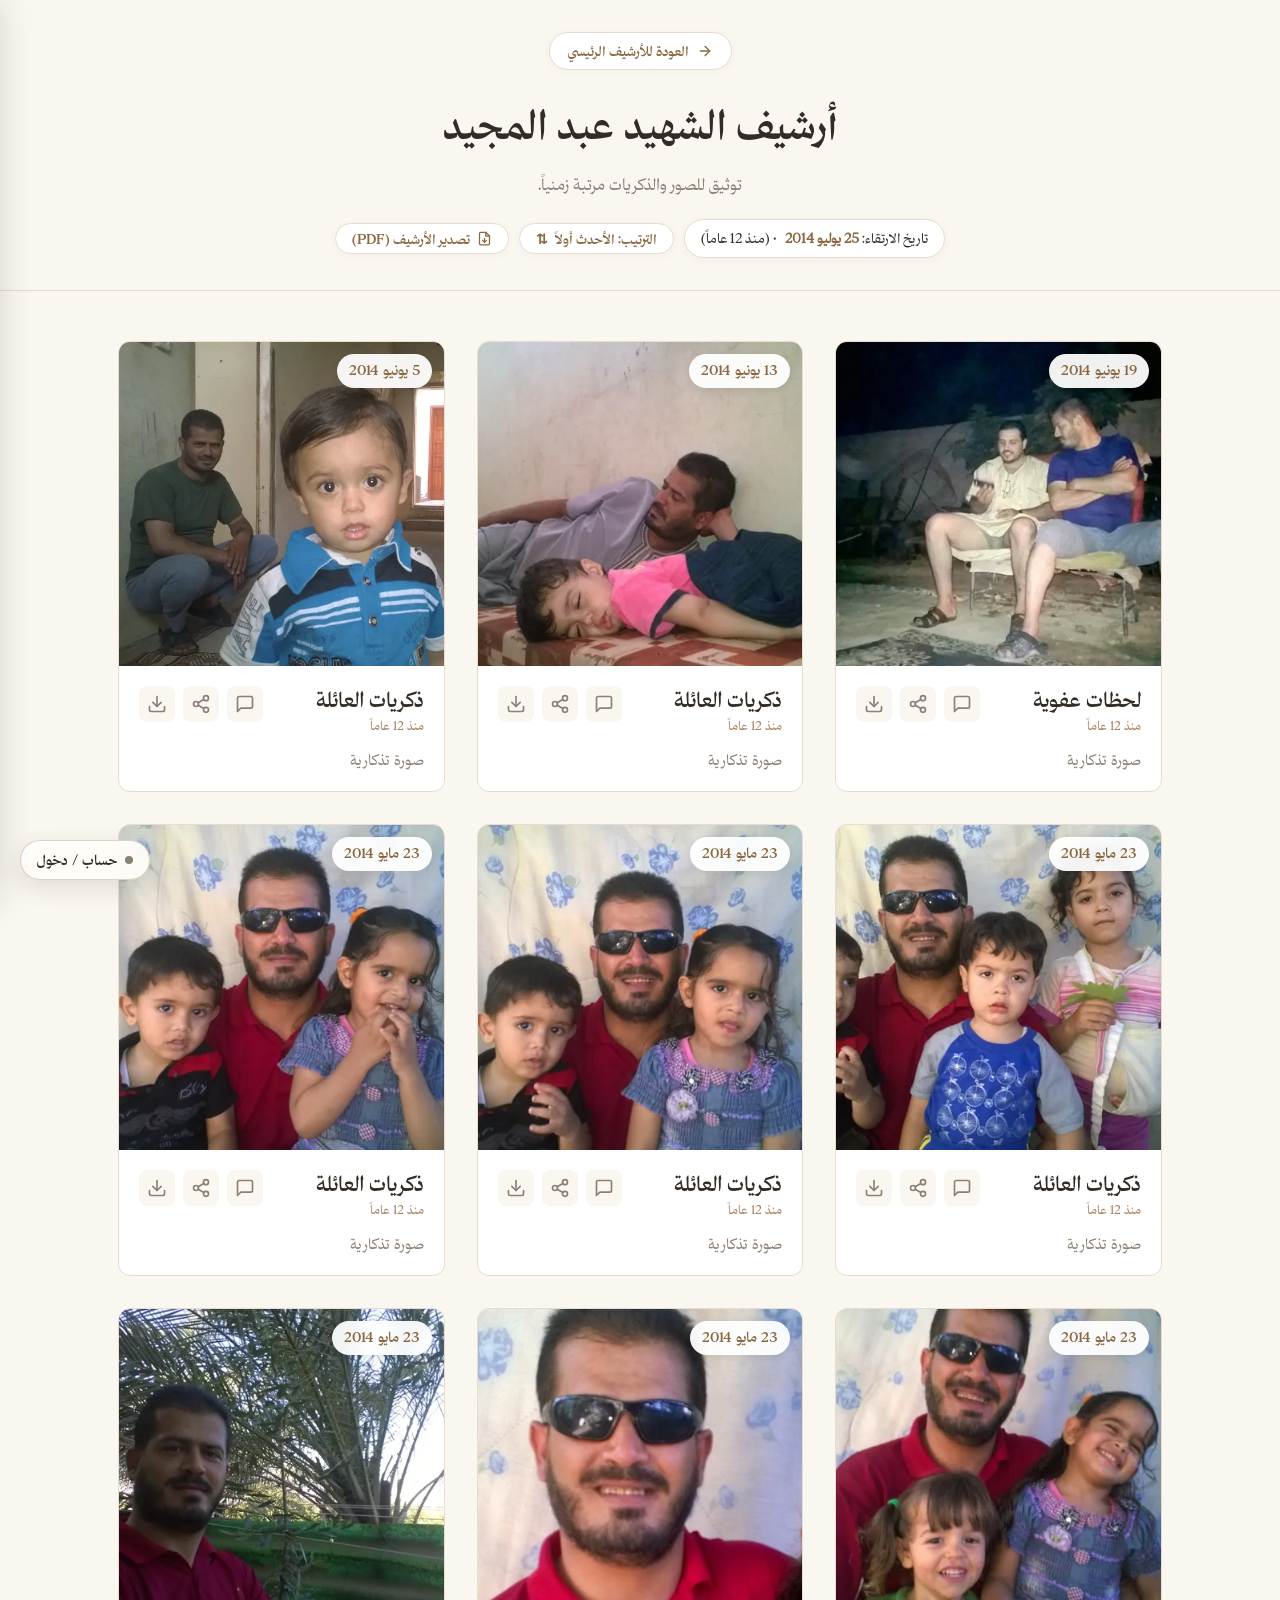
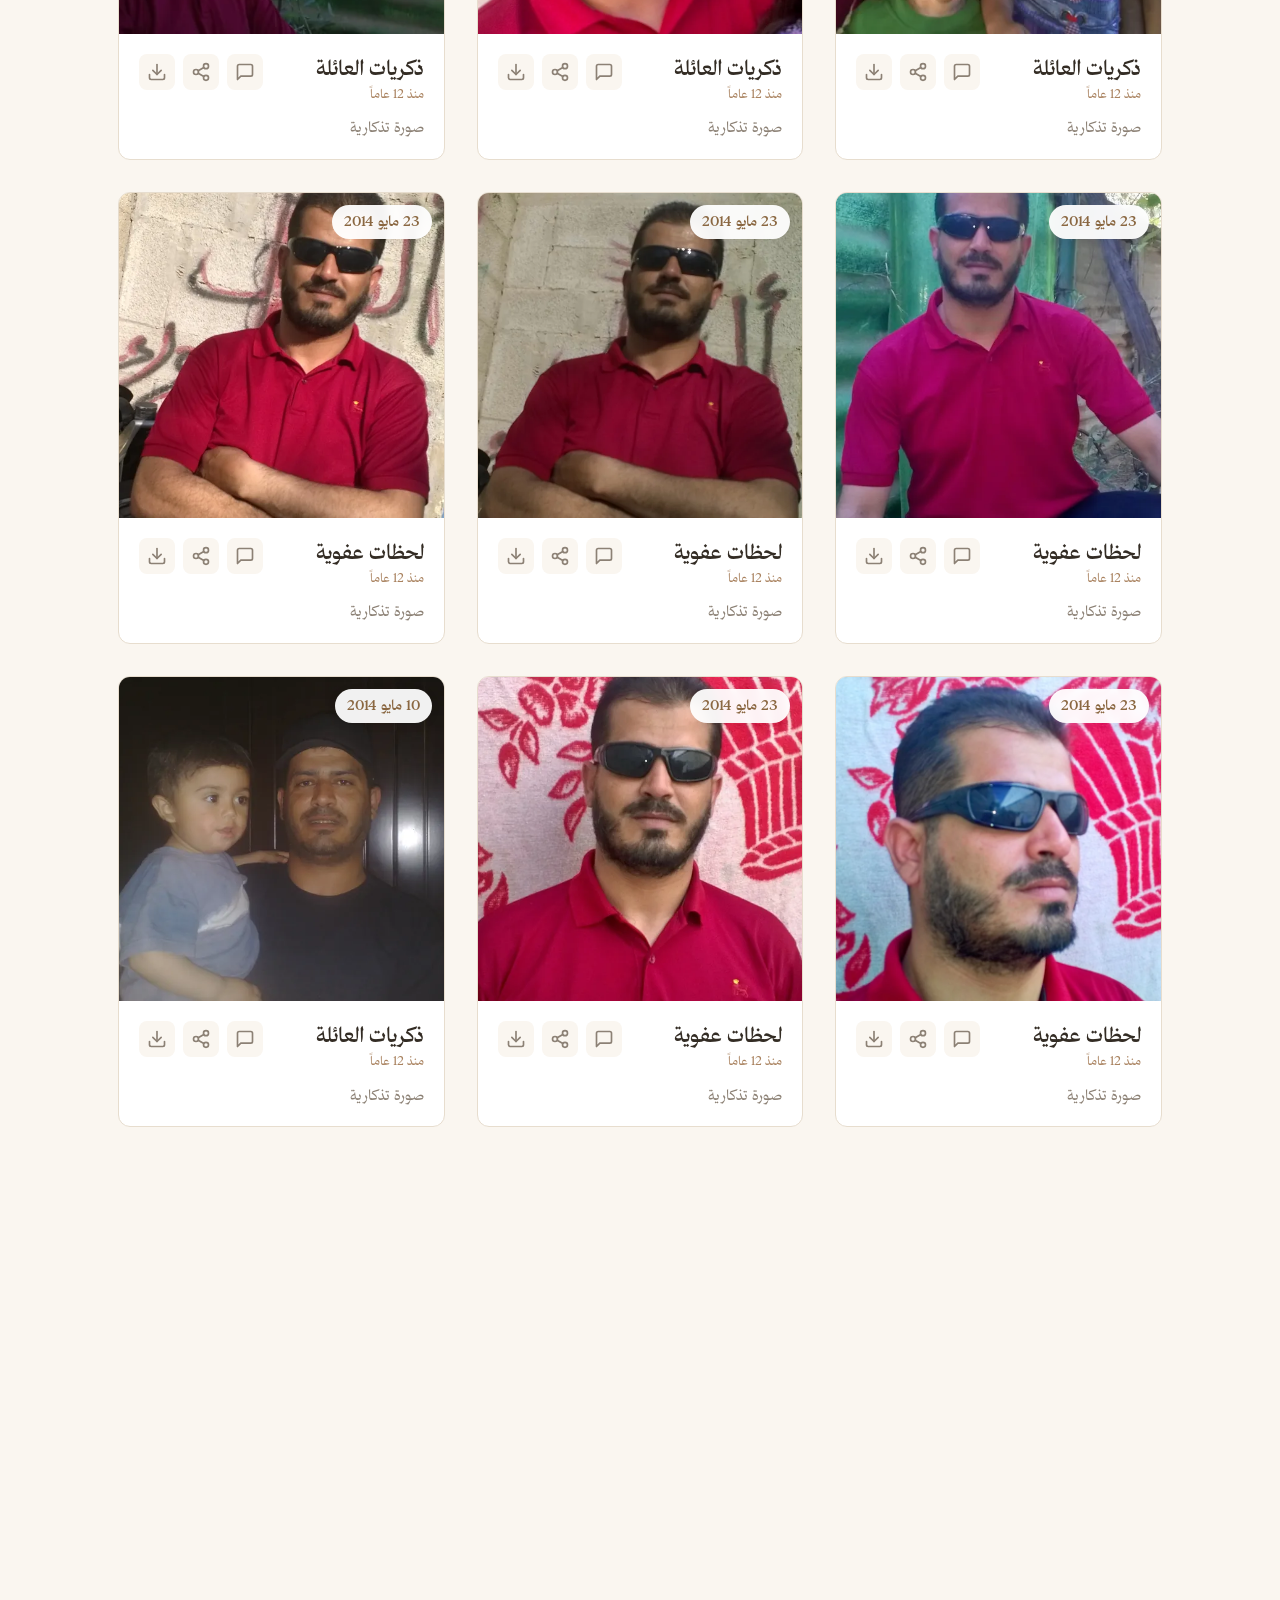
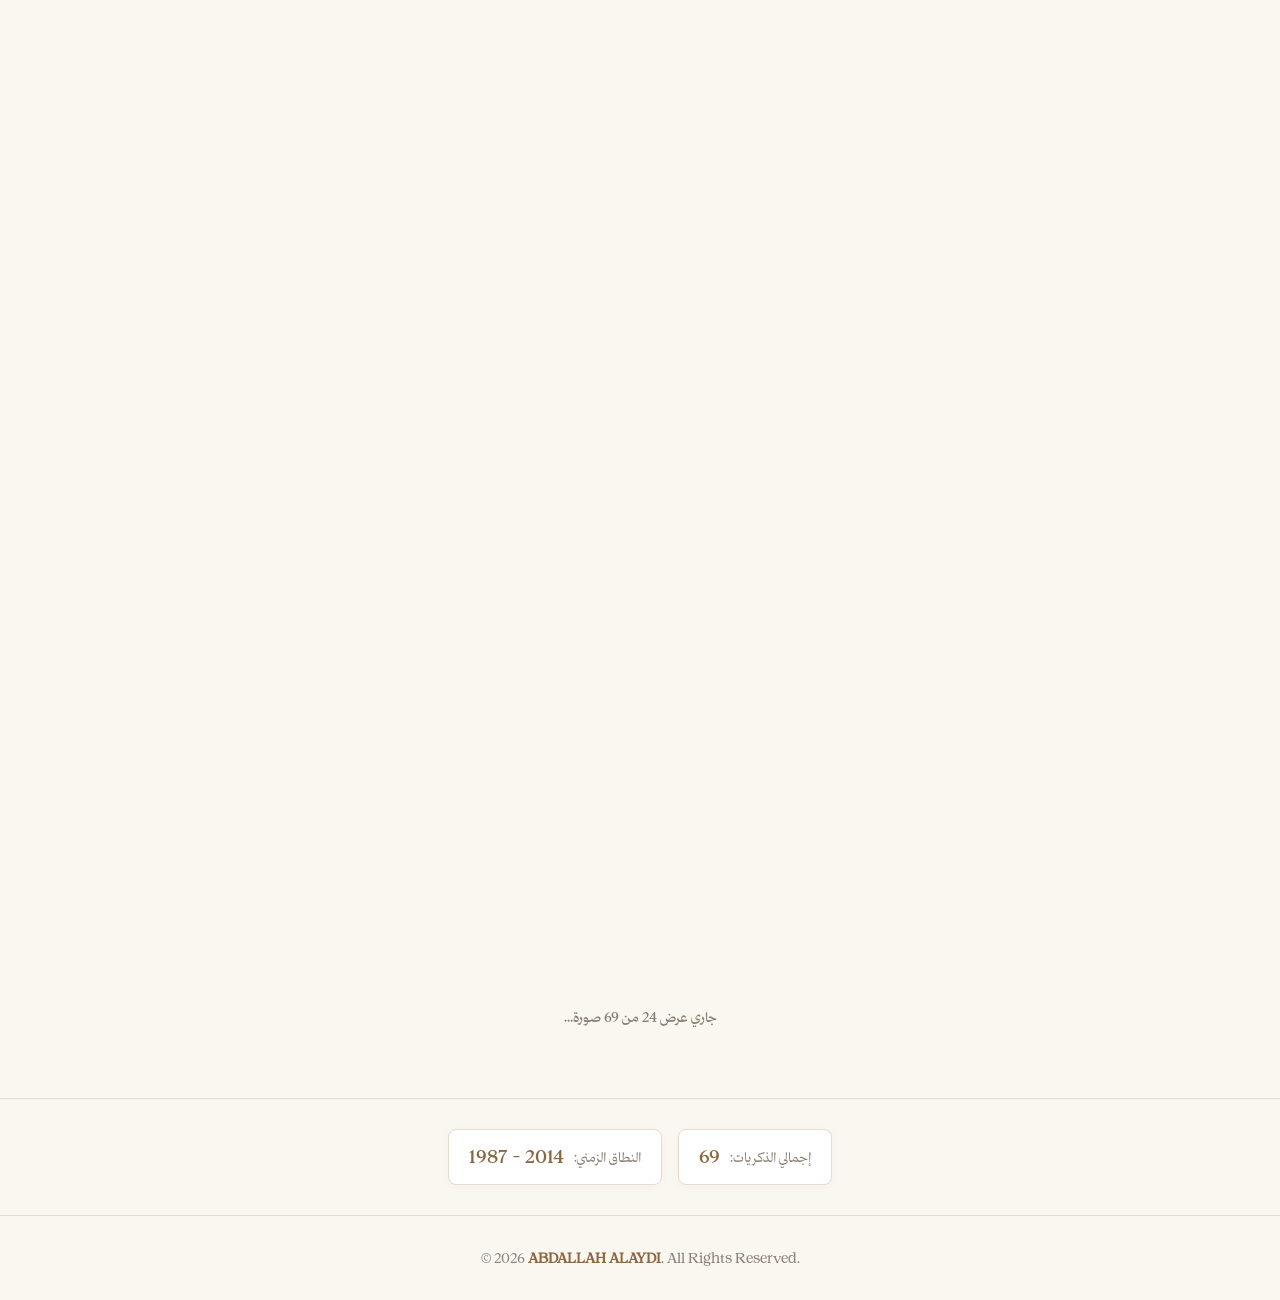
==== commit ee76417f: "Enable user accounts and photo comments drawer" ====
--- a/abdulmajeed/index.html
+++ b/abdulmajeed/index.html
@@ -56,6 +56,7 @@
   <link rel="stylesheet" href="../assets/css/tokens.css">
   <link rel="stylesheet" href="../assets/css/gallery.css">
   <link rel="stylesheet" href="../assets/css/components.css">
+  <link rel="stylesheet" href="../assets/css/comments.css">
 </head>
 <body>
 
@@ -129,6 +130,10 @@
       <button type="button" class="lb-tool-btn primary" id="lightbox-download-btn">
         <svg width="17" height="17" viewBox="0 0 24 24" fill="none" stroke="currentColor" stroke-width="2" stroke-linecap="round" stroke-linejoin="round"><path d="M21 15v4a2 2 0 0 1-2 2H5a2 2 0 0 1-2-2v-4"></path><polyline points="7 10 12 15 17 10"></polyline><line x1="12" y1="15" x2="12" y2="3"></line></svg>
         <span>تنزيل الأصلية</span>
+      </button>
+      <button type="button" class="lb-tool-btn" id="lightbox-comment-btn">
+        <svg width="17" height="17" viewBox="0 0 24 24" fill="none" stroke="currentColor" stroke-width="2" stroke-linecap="round" stroke-linejoin="round"><path d="M21 15a2 2 0 0 1-2 2H7l-4 4V5a2 2 0 0 1 2-2h14a2 2 0 0 1 2 2z"></path></svg>
+        <span>التعليقات</span>
       </button>
       <button type="button" class="lb-tool-btn" id="lightbox-share-btn">
         <svg width="17" height="17" viewBox="0 0 24 24" fill="none" stroke="currentColor" stroke-width="2" stroke-linecap="round" stroke-linejoin="round"><circle cx="18" cy="5" r="3"></circle><circle cx="6" cy="12" r="3"></circle><circle cx="18" cy="19" r="3"></circle><line x1="8.59" y1="13.51" x2="15.42" y2="17.49"></line><line x1="15.41" y1="6.51" x2="8.59" y2="10.49"></line></svg>
@@ -206,6 +211,8 @@
     pdfFileName: "أرشيف-الشهيد-عبد-المجيد-العايدي.pdf"
   };
 </script>
+<script src="../assets/js/config.js?v=2"></script>
+<script src="../assets/js/comments.js"></script>
 <script src="../assets/js/gallery.js"></script>
 </body>
 </html>
--- a/assets/css/comments.css
+++ b/assets/css/comments.css
@@ -0,0 +1,435 @@
+/* زر الحساب العائم */
+.auth-fab {
+  position: fixed;
+  bottom: 20px;
+  left: 20px;
+  z-index: 9500;
+  display: inline-flex;
+  align-items: center;
+  gap: 8px;
+  padding: 10px 16px;
+  border-radius: 999px;
+  border: 1px solid rgba(124, 90, 56, 0.25);
+  background: rgba(255, 253, 249, 0.94);
+  backdrop-filter: blur(10px);
+  color: var(--ink, #2d241c);
+  font-family: 'Thamania Sans', system-ui, sans-serif;
+  font-size: 0.9rem;
+  font-weight: 600;
+  cursor: pointer;
+  box-shadow: 0 8px 24px rgba(45, 36, 28, 0.12);
+  transition: transform 0.2s ease, box-shadow 0.2s ease, border-color 0.2s ease;
+}
+
+.auth-fab:hover {
+  transform: translateY(-2px);
+  border-color: var(--sand-deep, #7c5a38);
+  box-shadow: 0 12px 28px rgba(45, 36, 28, 0.18);
+}
+
+.auth-fab-dot {
+  width: 8px;
+  height: 8px;
+  border-radius: 50%;
+  background: var(--mist, #9c8f80);
+}
+
+.auth-fab.is-logged .auth-fab-dot {
+  background: #2f855a;
+}
+
+/* زر التعليقات على البطاقة والـ Lightbox */
+.comment-trigger-btn {
+  display: inline-flex;
+  align-items: center;
+  gap: 6px;
+  padding: 6px 12px;
+  border-radius: 999px;
+  border: 1px solid rgba(124, 90, 56, 0.28);
+  background: rgba(255, 253, 249, 0.92);
+  color: var(--sand-deep, #7c5a38);
+  font-family: 'Thamania Sans', system-ui, sans-serif;
+  font-size: 0.82rem;
+  font-weight: 600;
+  cursor: pointer;
+  transition: background 0.2s ease, color 0.2s ease, transform 0.15s ease;
+}
+
+.comment-trigger-btn:hover {
+  background: var(--sand-deep, #7c5a38);
+  color: #fff;
+  transform: translateY(-1px);
+}
+
+/* الخلفية المعتمة */
+.cm-backdrop {
+  position: fixed;
+  inset: 0;
+  background: rgba(25, 19, 14, 0.52);
+  backdrop-filter: blur(4px);
+  opacity: 0;
+  pointer-events: none;
+  transition: opacity 0.25s ease;
+  z-index: 10040;
+}
+
+.cm-backdrop.open {
+  opacity: 1;
+  pointer-events: auto;
+}
+
+/* درج التعليقات */
+.cm-drawer {
+  position: fixed;
+  top: 0;
+  left: 0;
+  height: 100dvh;
+  width: min(430px, 100vw);
+  background: var(--bg, #faf7f2);
+  color: var(--ink, #2d241c);
+  z-index: 10050;
+  display: flex;
+  flex-direction: column;
+  box-shadow: 12px 0 40px rgba(0, 0, 0, 0.22);
+  transform: translateX(-105%);
+  transition: transform 0.28s cubic-bezier(0.22, 1, 0.36, 1);
+  direction: rtl;
+  font-family: 'Thamania Sans', system-ui, sans-serif;
+}
+
+.cm-drawer.open {
+  transform: translateX(0);
+}
+
+.cm-header {
+  display: flex;
+  align-items: center;
+  justify-content: space-between;
+  gap: 12px;
+  padding: 18px 20px;
+  background: #fff;
+  border-bottom: 1px solid rgba(124, 90, 56, 0.14);
+}
+
+.cm-header-info h3 {
+  margin: 0;
+  font-size: 1.05rem;
+  color: var(--sand-deep, #7c5a38);
+}
+
+.cm-header-info p {
+  margin: 3px 0 0;
+  font-size: 0.82rem;
+  color: var(--mist, #7a6f64);
+}
+
+.cm-close {
+  width: 34px;
+  height: 34px;
+  border-radius: 50%;
+  border: 1px solid rgba(124, 90, 56, 0.2);
+  background: transparent;
+  color: var(--ink, #2d241c);
+  font-size: 1.2rem;
+  line-height: 1;
+  cursor: pointer;
+}
+
+.cm-close:hover {
+  background: rgba(124, 90, 56, 0.1);
+}
+
+/* شريط حالة المستخدم داخل الدرج */
+.cm-user-bar {
+  display: flex;
+  align-items: center;
+  justify-content: space-between;
+  gap: 10px;
+  padding: 10px 20px;
+  background: rgba(124, 90, 56, 0.06);
+  border-bottom: 1px solid rgba(124, 90, 56, 0.1);
+  font-size: 0.85rem;
+}
+
+.cm-link-btn {
+  border: none;
+  background: none;
+  color: var(--sand-deep, #7c5a38);
+  font-weight: 700;
+  font-family: inherit;
+  font-size: 0.85rem;
+  cursor: pointer;
+  padding: 4px 6px;
+}
+
+.cm-link-btn:hover {
+  text-decoration: underline;
+}
+
+/* قائمة التعليقات */
+.cm-list {
+  flex: 1;
+  overflow-y: auto;
+  padding: 16px 20px;
+  display: flex;
+  flex-direction: column;
+  gap: 12px;
+}
+
+.cm-empty {
+  text-align: center;
+  color: var(--mist, #7a6f64);
+  font-size: 0.9rem;
+  padding: 36px 12px;
+}
+
+.cm-item {
+  background: #fff;
+  border: 1px solid rgba(124, 90, 56, 0.13);
+  border-radius: 14px;
+  padding: 12px 14px;
+  box-shadow: 0 2px 8px rgba(45, 36, 28, 0.04);
+}
+
+.cm-item-top {
+  display: flex;
+  align-items: center;
+  justify-content: space-between;
+  gap: 8px;
+  margin-bottom: 6px;
+}
+
+.cm-author {
+  font-weight: 700;
+  font-size: 0.9rem;
+  color: var(--sand-deep, #7c5a38);
+}
+
+.cm-meta {
+  display: flex;
+  align-items: center;
+  gap: 8px;
+  font-size: 0.76rem;
+  color: var(--mist, #8a7f73);
+}
+
+.cm-del-btn {
+  border: none;
+  background: rgba(185, 28, 28, 0.08);
+  color: #b91c1c;
+  font-family: inherit;
+  font-size: 0.75rem;
+  font-weight: 600;
+  padding: 3px 8px;
+  border-radius: 6px;
+  cursor: pointer;
+}
+
+.cm-del-btn:hover {
+  background: #b91c1c;
+  color: #fff;
+}
+
+.cm-body {
+  margin: 0;
+  font-size: 0.92rem;
+  line-height: 1.65;
+  white-space: pre-wrap;
+  word-break: break-word;
+  color: var(--ink, #2d241c);
+}
+
+/* نموذج كتابة التعليق */
+.cm-footer {
+  padding: 14px 20px 18px;
+  background: #fff;
+  border-top: 1px solid rgba(124, 90, 56, 0.14);
+}
+
+.cm-form {
+  display: flex;
+  flex-direction: column;
+  gap: 10px;
+}
+
+.cm-form textarea {
+  width: 100%;
+  box-sizing: border-box;
+  min-height: 74px;
+  max-height: 160px;
+  resize: vertical;
+  padding: 10px 12px;
+  border-radius: 12px;
+  border: 1px solid rgba(124, 90, 56, 0.25);
+  background: var(--bg, #faf7f2);
+  font-family: inherit;
+  font-size: 0.92rem;
+  color: var(--ink, #2d241c);
+  outline: none;
+}
+
+.cm-form textarea:focus {
+  border-color: var(--sand-deep, #7c5a38);
+  background: #fff;
+}
+
+.cm-btn {
+  width: 100%;
+  padding: 11px 16px;
+  border: none;
+  border-radius: 10px;
+  background: var(--sand-deep, #7c5a38);
+  color: #fff;
+  font-family: inherit;
+  font-size: 0.93rem;
+  font-weight: 700;
+  cursor: pointer;
+  transition: opacity 0.2s ease;
+}
+
+.cm-btn:hover {
+  opacity: 0.92;
+}
+
+.cm-btn:disabled {
+  opacity: 0.55;
+  cursor: not-allowed;
+}
+
+.cm-status {
+  margin: 4px 0 0;
+  font-size: 0.82rem;
+  min-height: 1.1em;
+  text-align: center;
+}
+
+.cm-status.err { color: #b91c1c; }
+.cm-status.ok { color: #2f855a; }
+
+/* نافذة تسجيل الدخول وإنشاء الحساب */
+.auth-modal {
+  position: fixed;
+  inset: 0;
+  z-index: 10100;
+  display: flex;
+  align-items: center;
+  justify-content: center;
+  padding: 16px;
+  background: rgba(25, 19, 14, 0.58);
+  backdrop-filter: blur(5px);
+  opacity: 0;
+  pointer-events: none;
+  transition: opacity 0.22s ease;
+  direction: rtl;
+  font-family: 'Thamania Sans', system-ui, sans-serif;
+}
+
+.auth-modal.open {
+  opacity: 1;
+  pointer-events: auto;
+}
+
+.auth-card {
+  width: min(410px, 100%);
+  background: #fff;
+  border-radius: 18px;
+  padding: 24px 22px;
+  box-shadow: 0 20px 50px rgba(0, 0, 0, 0.24);
+  position: relative;
+}
+
+.auth-card-head {
+  display: flex;
+  align-items: center;
+  justify-content: space-between;
+  margin-bottom: 16px;
+}
+
+.auth-card-head h3 {
+  margin: 0;
+  font-size: 1.15rem;
+  color: var(--sand-deep, #7c5a38);
+}
+
+.auth-tabs {
+  display: grid;
+  grid-template-columns: 1fr 1fr;
+  gap: 6px;
+  padding: 4px;
+  background: var(--bg, #f5efe6);
+  border-radius: 12px;
+  margin-bottom: 16px;
+}
+
+.auth-tab {
+  padding: 9px;
+  border: none;
+  border-radius: 9px;
+  background: transparent;
+  font-family: inherit;
+  font-size: 0.9rem;
+  font-weight: 700;
+  color: var(--mist, #7a6f64);
+  cursor: pointer;
+}
+
+.auth-tab.active {
+  background: #fff;
+  color: var(--sand-deep, #7c5a38);
+  box-shadow: 0 2px 6px rgba(0, 0, 0, 0.06);
+}
+
+.auth-field {
+  margin-bottom: 12px;
+}
+
+.auth-field label {
+  display: block;
+  margin-bottom: 5px;
+  font-size: 0.85rem;
+  font-weight: 600;
+  color: var(--ink, #2d241c);
+}
+
+.auth-field input {
+  width: 100%;
+  box-sizing: border-box;
+  padding: 10px 12px;
+  border-radius: 10px;
+  border: 1px solid rgba(124, 90, 56, 0.25);
+  background: var(--bg, #faf7f2);
+  font-family: inherit;
+  font-size: 0.92rem;
+  outline: none;
+}
+
+.auth-field input:focus {
+  border-color: var(--sand-deep, #7c5a38);
+  background: #fff;
+}
+
+.auth-hidden {
+  display: none !important;
+}
+
+@media (max-width: 600px) {
+  .cm-drawer {
+    top: auto;
+    bottom: 0;
+    width: 100vw;
+    height: 82dvh;
+    border-radius: 20px 20px 0 0;
+    transform: translateY(105%);
+  }
+
+  .cm-drawer.open {
+    transform: translateY(0);
+  }
+
+  .auth-fab {
+    bottom: 14px;
+    left: 14px;
+    padding: 8px 14px;
+    font-size: 0.84rem;
+  }
+}
